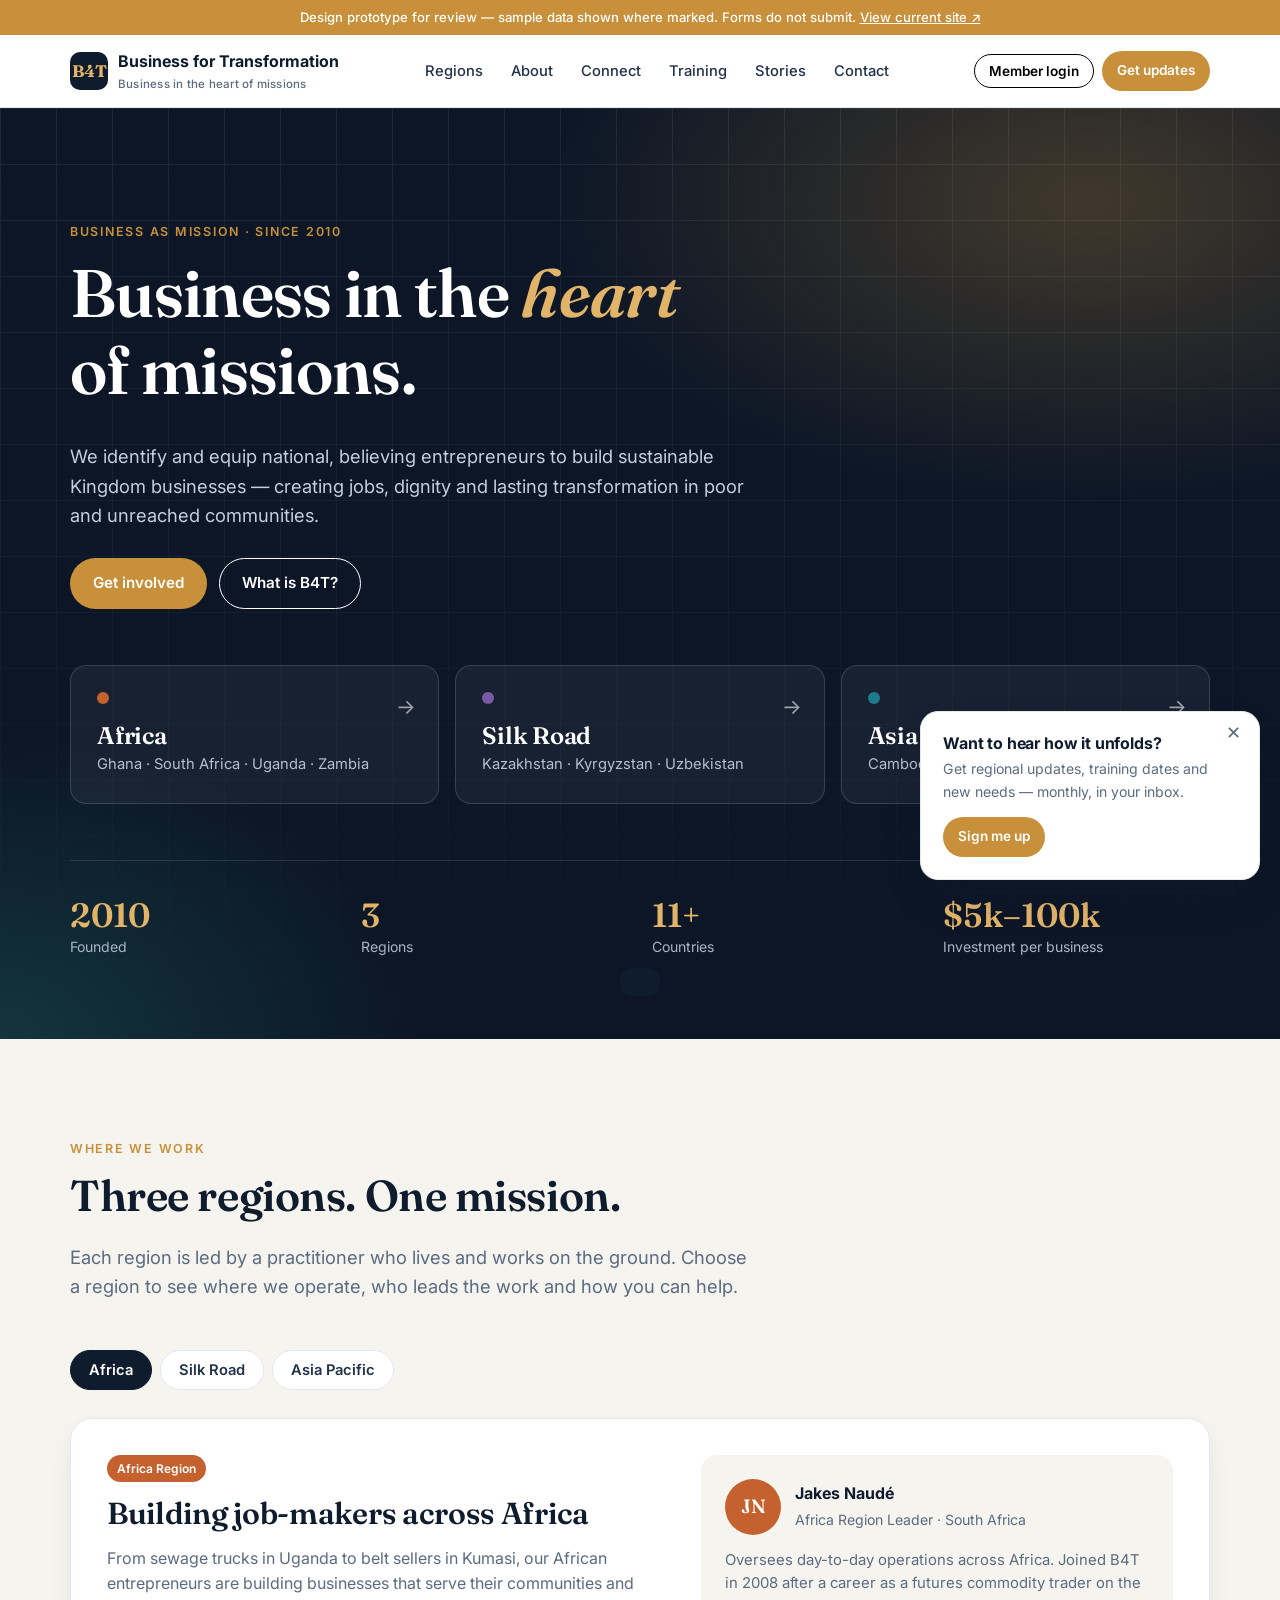
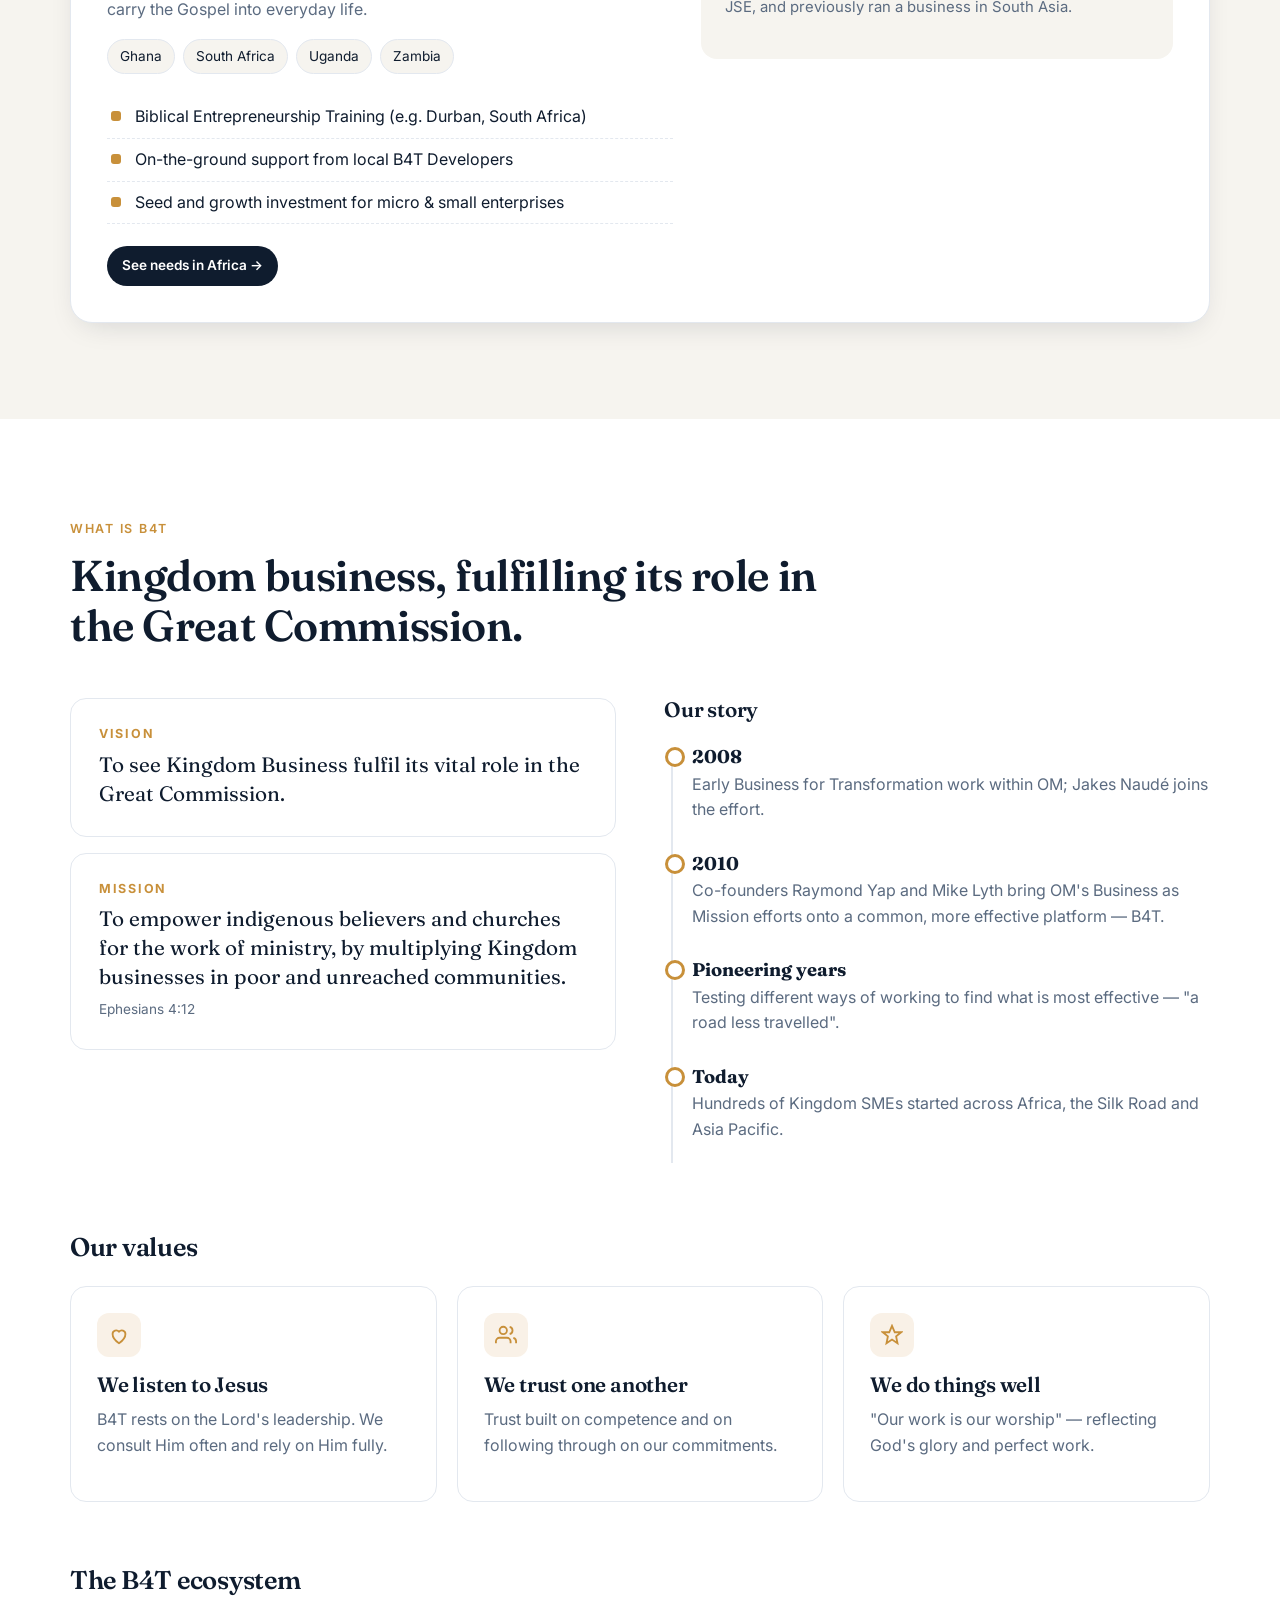
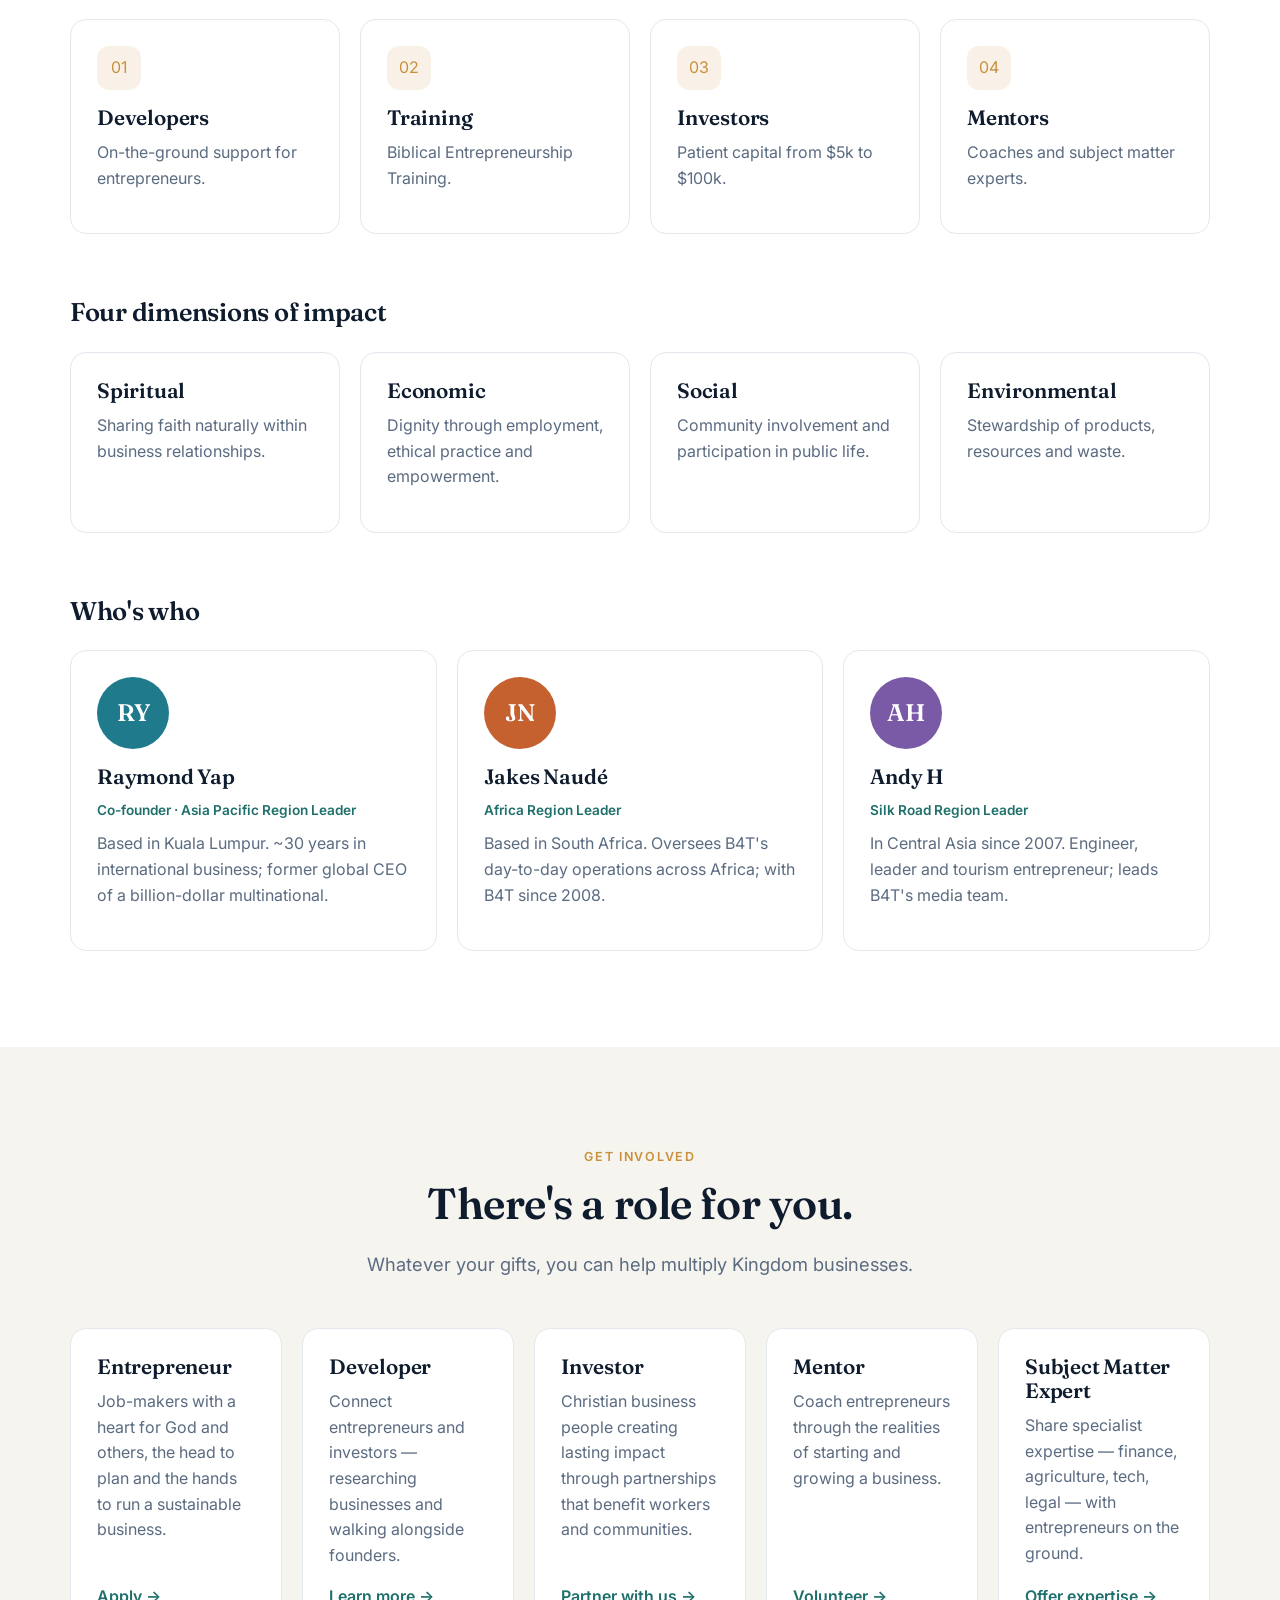
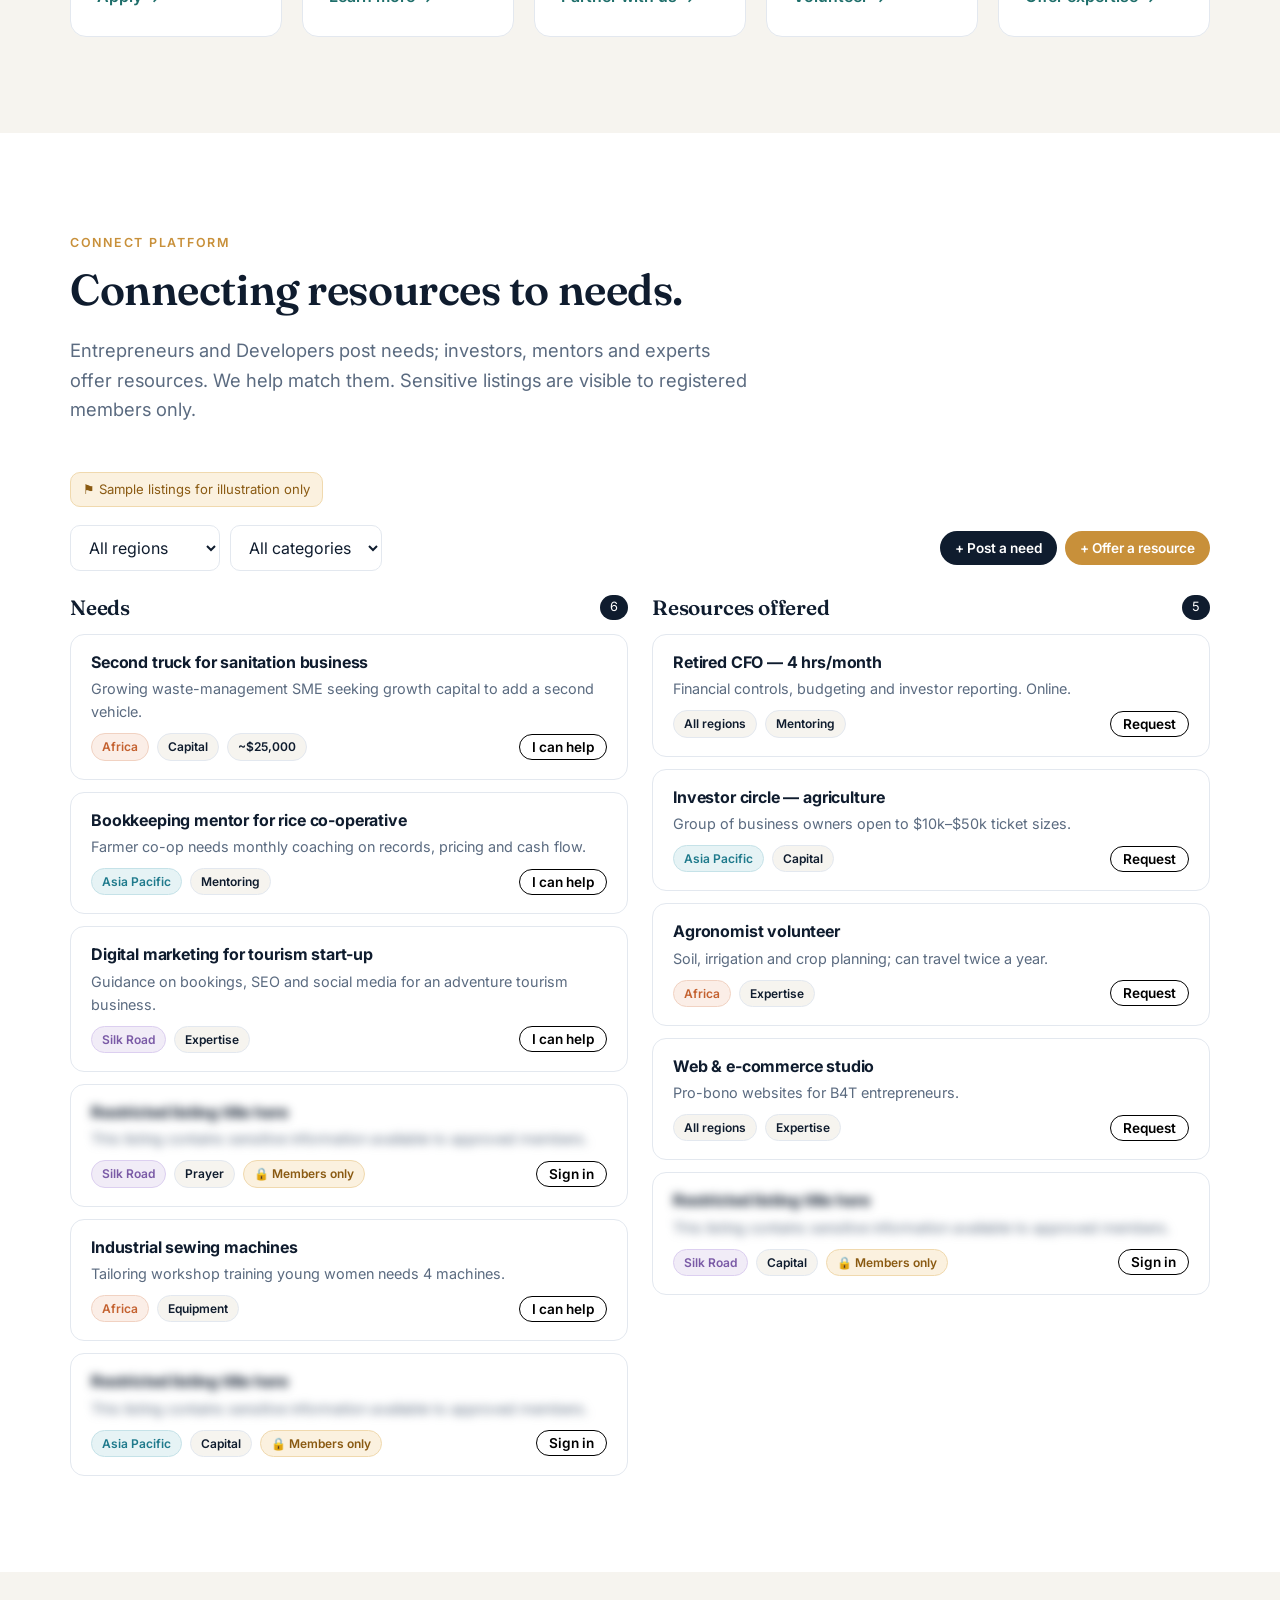
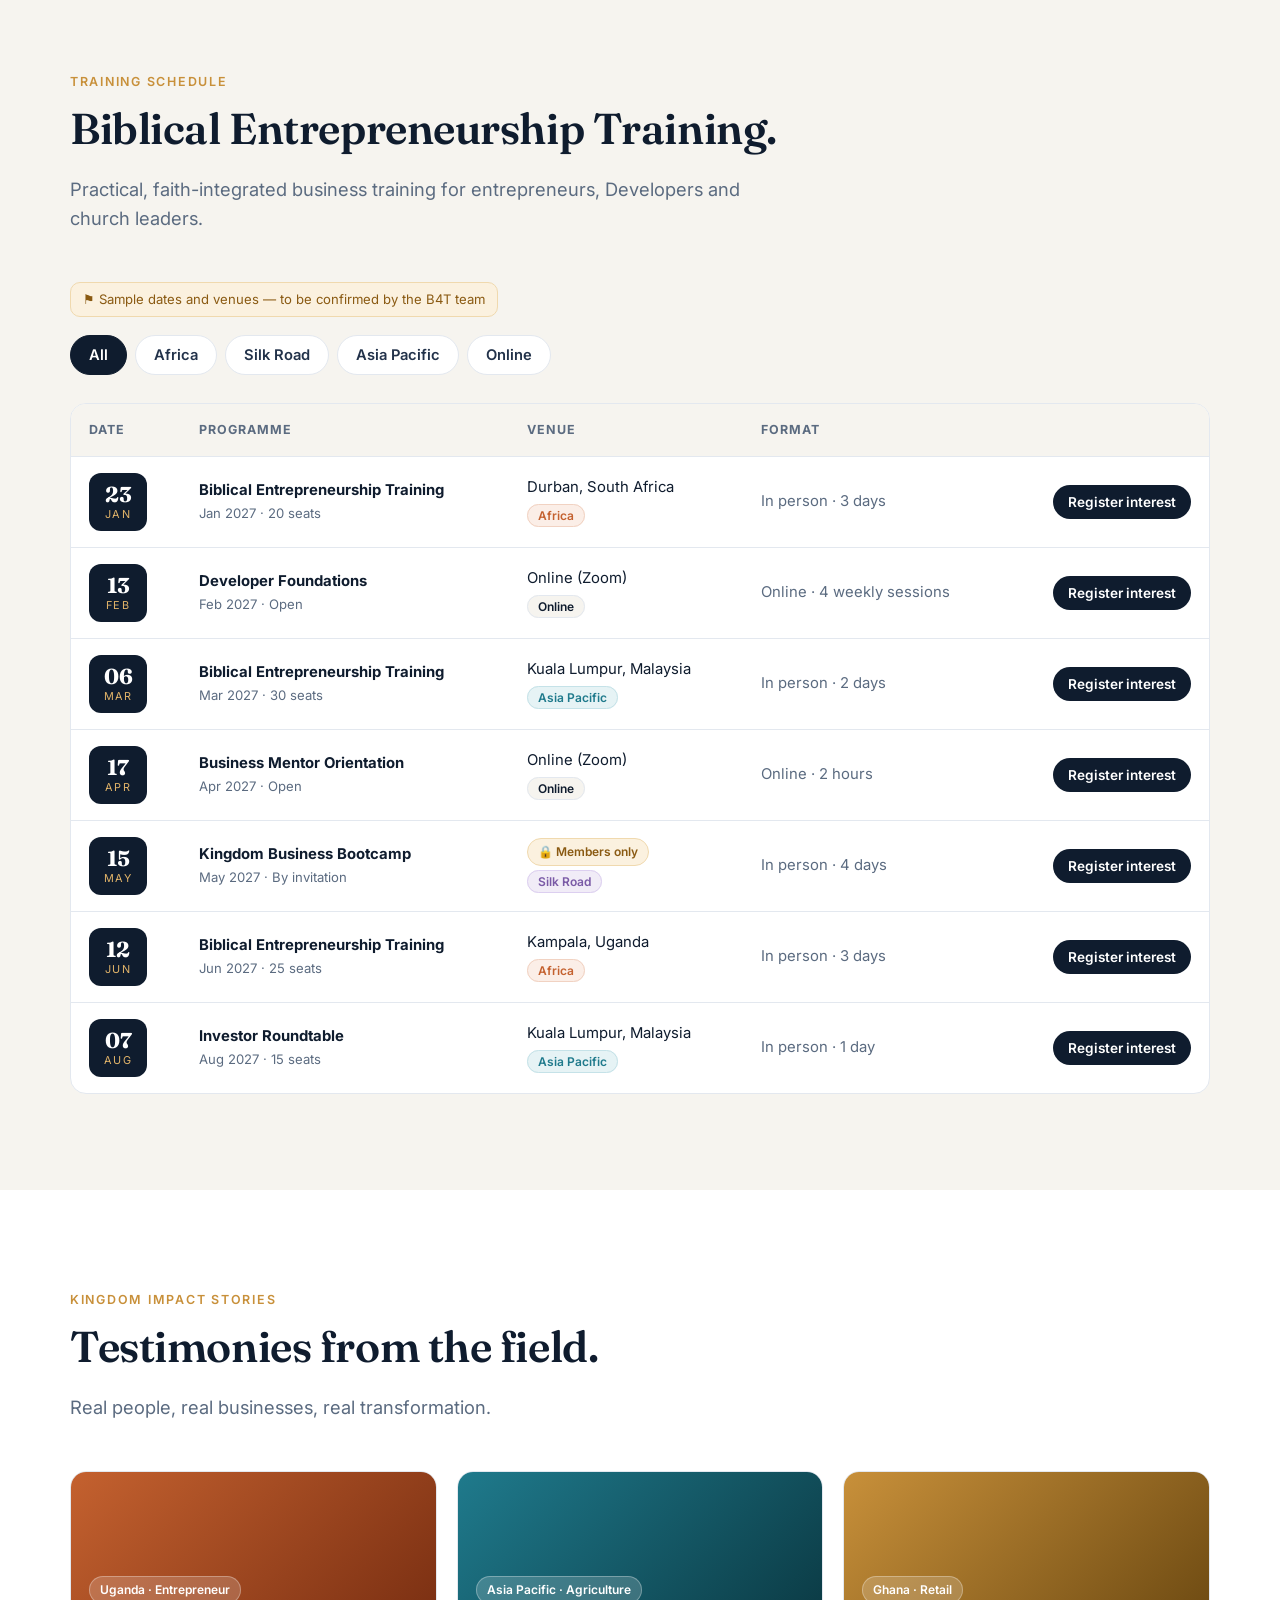
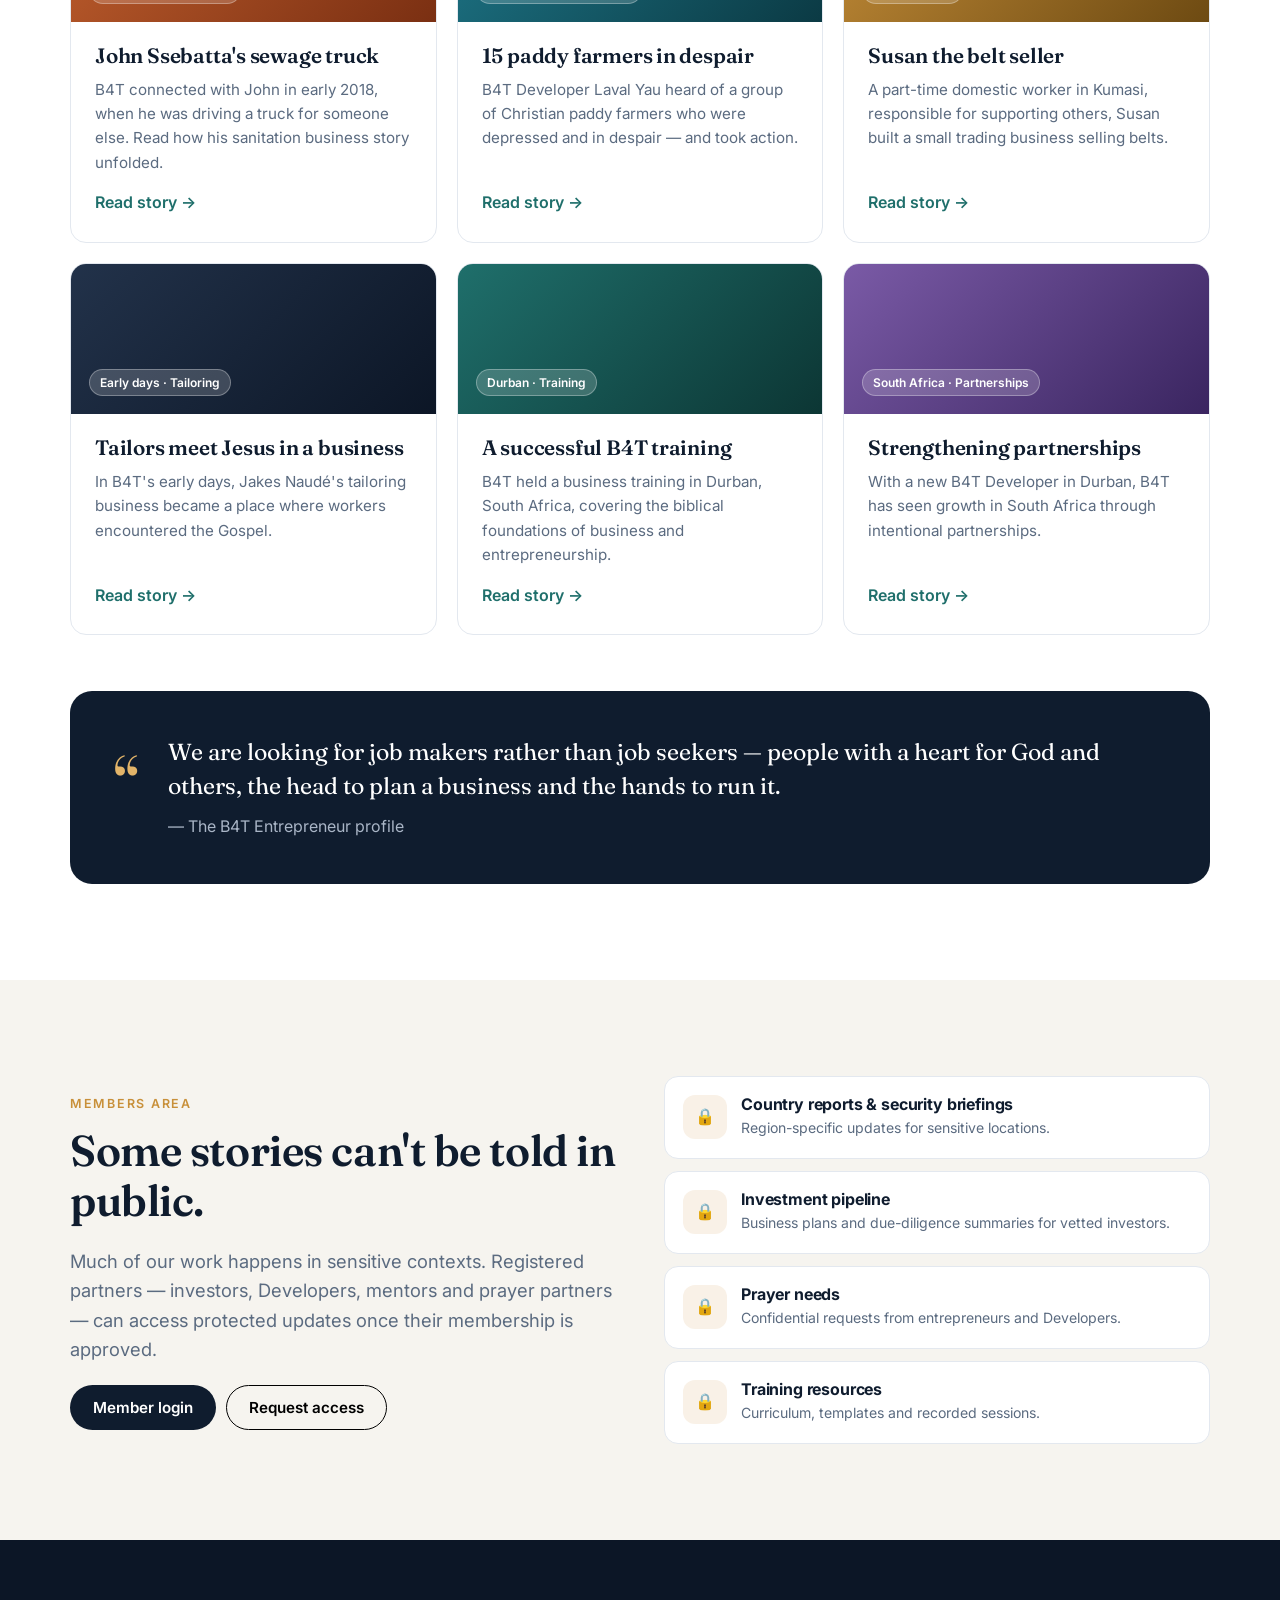
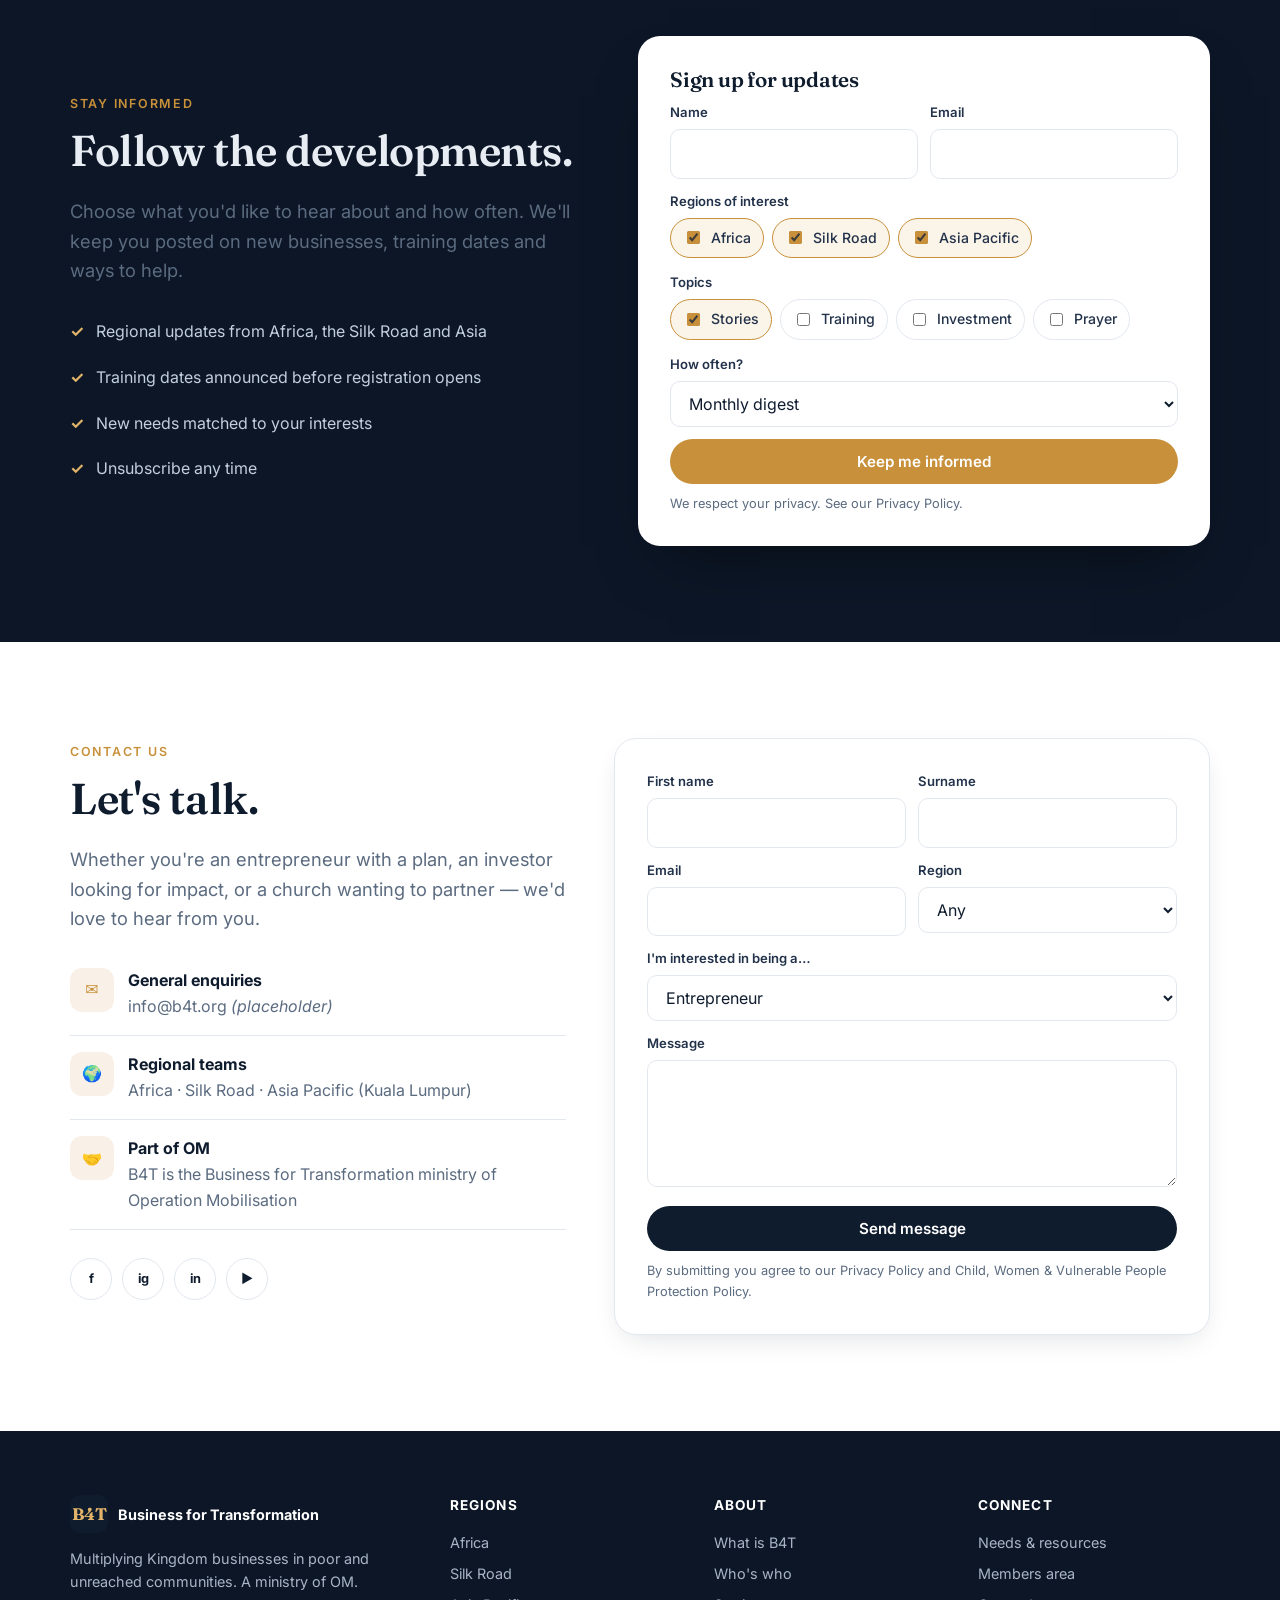
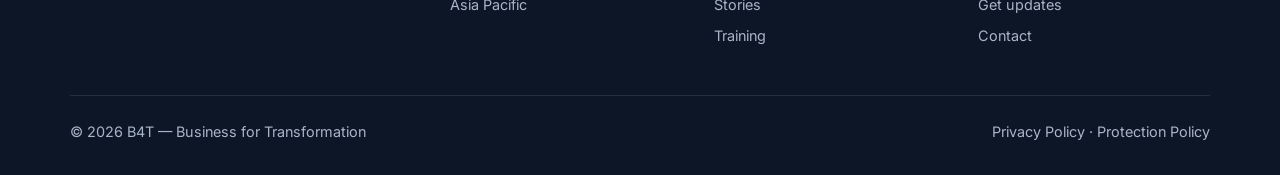
==== index.html @ 5a469d72 "B4T website revamp prototype" ====
<!DOCTYPE html>
<html lang="en">
<head>
<meta charset="utf-8">
<meta name="viewport" content="width=device-width, initial-scale=1">
<title>B4T — Business in the Heart of Missions</title>
<meta name="description" content="B4T (Business for Transformation) multiplies Kingdom businesses in poor and unreached communities across Africa, the Silk Road and Asia Pacific.">
<link rel="preconnect" href="https://fonts.googleapis.com">
<link rel="preconnect" href="https://fonts.gstatic.com" crossorigin>
<link href="https://fonts.googleapis.com/css2?family=Fraunces:ital,opsz,wght@0,9..144,500;0,9..144,600;1,9..144,500&family=Inter:wght@400;500;600;700&display=swap" rel="stylesheet">
<link rel="stylesheet" href="styles.css">
<link rel="icon" href="data:image/svg+xml,<svg xmlns='http://www.w3.org/2000/svg' viewBox='0 0 64 64'><rect width='64' height='64' rx='14' fill='%230f1c2e'/><text x='32' y='42' font-size='26' text-anchor='middle' fill='%23e2b469' font-family='Georgia' font-weight='700'>B4T</text></svg>">
</head>
<body>

<div class="proto-banner">Design prototype for review — sample data shown where marked. Forms do not submit. <a href="https://b4t.org" target="_blank" rel="noopener">View current site ↗</a></div>

<header class="site-header">
  <div class="container nav">
    <a href="#top" class="brand" aria-label="B4T home">
      <span class="brand-mark">B4T</span>
      <span>Business for Transformation<small>Business in the heart of missions</small></span>
    </a>
    <ul class="nav-links" id="navLinks">
      <li><a href="#regions">Regions</a></li>
      <li><a href="#about">About</a></li>
      <li><a href="#connect">Connect</a></li>
      <li><a href="#training">Training</a></li>
      <li><a href="#stories">Stories</a></li>
      <li><a href="#contact">Contact</a></li>
    </ul>
    <div class="nav-actions">
      <button class="btn btn-ghost btn-sm guest-only" data-open="loginModal">Member login</button>
      <button class="btn btn-ghost btn-sm" id="logoutBtn" style="display:none">Sign out</button>
      <a href="#updates" class="btn btn-primary btn-sm">Get updates</a>
      <button class="menu-btn" id="menuBtn" aria-label="Open menu" aria-expanded="false">☰</button>
    </div>
  </div>
</header>

<main id="top">

<!-- HERO -->
<section class="hero">
  <div class="hero-grid-bg"></div>
  <div class="container">
    <span class="eyebrow">Business as Mission · Since 2010</span>
    <h1>Business in the <em>heart</em><br>of missions.</h1>
    <p class="lead">We identify and equip national, believing entrepreneurs to build sustainable Kingdom businesses — creating jobs, dignity and lasting transformation in poor and unreached communities.</p>
    <div class="hero-ctas">
      <a href="#involved" class="btn btn-primary">Get involved</a>
      <a href="#about" class="btn btn-ghost">What is B4T?</a>
    </div>

    <div class="region-buttons" role="list">
      <button class="region-btn africa" data-region="africa" role="listitem">
        <span class="arrow">→</span><div class="dot"></div>
        <h3>Africa</h3><p>Ghana · South Africa · Uganda · Zambia</p>
      </button>
      <button class="region-btn silk" data-region="silk" role="listitem">
        <span class="arrow">→</span><div class="dot"></div>
        <h3>Silk Road</h3><p>Kazakhstan · Kyrgyzstan · Uzbekistan</p>
      </button>
      <button class="region-btn asia" data-region="asia" role="listitem">
        <span class="arrow">→</span><div class="dot"></div>
        <h3>Asia</h3><p>Cambodia · Indonesia · Myanmar · Nepal</p>
      </button>
    </div>

    <div class="stats">
      <div class="stat"><b>2010</b><span>Founded</span></div>
      <div class="stat"><b>3</b><span>Regions</span></div>
      <div class="stat"><b>11+</b><span>Countries</span></div>
      <div class="stat"><b>$5k–100k</b><span>Investment per business</span></div>
    </div>
  </div>
</section>

<!-- REGIONS -->
<section class="section soft" id="regions">
  <div class="container">
    <div class="section-head">
      <span class="eyebrow">Where we work</span>
      <h2>Three regions. One mission.</h2>
      <p class="lead">Each region is led by a practitioner who lives and works on the ground. Choose a region to see where we operate, who leads the work and how you can help.</p>
    </div>

    <div class="tabs" role="tablist">
      <button class="tab" role="tab" aria-selected="true" data-tab="africa">Africa</button>
      <button class="tab" role="tab" aria-selected="false" data-tab="silk">Silk Road</button>
      <button class="tab" role="tab" aria-selected="false" data-tab="asia">Asia Pacific</button>
    </div>

    <div class="region-panel" id="panel-africa" role="tabpanel">
      <div>
        <span class="tag" style="background:var(--africa)">Africa Region</span>
        <h3 style="font-size:1.9rem">Building job-makers across Africa</h3>
        <p class="muted">From sewage trucks in Uganda to belt sellers in Kumasi, our African entrepreneurs are building businesses that serve their communities and carry the Gospel into everyday life.</p>
        <div class="chips"><span class="chip">Ghana</span><span class="chip">South Africa</span><span class="chip">Uganda</span><span class="chip">Zambia</span></div>
        <ul class="region-focus">
          <li>Biblical Entrepreneurship Training (e.g. Durban, South Africa)</li>
          <li>On-the-ground support from local B4T Developers</li>
          <li>Seed and growth investment for micro &amp; small enterprises</li>
        </ul>
        <a href="#connect" class="btn btn-dark btn-sm" data-filter-region="africa">See needs in Africa →</a>
      </div>
      <div class="leader-card">
        <div class="leader"><div class="avatar" style="background:var(--africa)">JN</div><div><b>Jakes Naudé</b><br><span class="muted" style="font-size:.88rem">Africa Region Leader · South Africa</span></div></div>
        <p class="muted" style="font-size:.93rem">Oversees day-to-day operations across Africa. Joined B4T in 2008 after a career as a futures commodity trader on the JSE, and previously ran a business in South Asia.</p>
      </div>
    </div>

    <div class="region-panel" id="panel-silk" role="tabpanel" hidden>
      <div>
        <span class="tag" style="background:var(--silk)">Silk Road Region</span>
        <h3 style="font-size:1.9rem">Enterprise along the ancient trade routes</h3>
        <p class="muted">In Central Asia, Kingdom businesses open doors where traditional mission cannot. Some of this region's work is sensitive — detailed updates are shared with registered members only.</p>
        <div class="chips"><span class="chip">Kazakhstan</span><span class="chip">Kyrgyzstan</span><span class="chip">Uzbekistan</span></div>
        <ul class="region-focus">
          <li>Tourism, media and service businesses</li>
          <li>Mentoring of national entrepreneurs</li>
          <li><span class="lock-badge">🔒 Members only</span> Country-level reports &amp; prayer needs</li>
        </ul>
        <a href="#connect" class="btn btn-dark btn-sm" data-filter-region="silk">See needs on the Silk Road →</a>
      </div>
      <div class="leader-card">
        <div class="leader"><div class="avatar" style="background:var(--silk)">AH</div><div><b>Andy H</b><br><span class="muted" style="font-size:.88rem">Silk Road Region Leader · Central Asia</span></div></div>
        <p class="muted" style="font-size:.93rem">Living and working in Central Asia since 2007. Electrical engineer (BSc Hons) with an MA in Leadership; formerly with London start-ups and Hewlett Packard. Runs an adventure tourism company.</p>
      </div>
    </div>

    <div class="region-panel" id="panel-asia" role="tabpanel" hidden>
      <div>
        <span class="tag" style="background:var(--asia)">Asia Pacific Region</span>
        <h3 style="font-size:1.9rem">Transforming communities across Asia</h3>
        <p class="muted">From paddy farmers to small manufacturers, Asia Pacific entrepreneurs are building sustainable livelihoods with Kingdom values at the core.</p>
        <div class="chips"><span class="chip">Cambodia</span><span class="chip">Indonesia</span><span class="chip">Myanmar</span><span class="chip">Nepal</span></div>
        <ul class="region-focus">
          <li>Agriculture and food-security enterprises</li>
          <li>Developer-led business coaching</li>
          <li>Investor partnerships from across the region</li>
        </ul>
        <a href="#connect" class="btn btn-dark btn-sm" data-filter-region="asia">See needs in Asia →</a>
      </div>
      <div class="leader-card">
        <div class="leader"><div class="avatar" style="background:var(--asia)">RY</div><div><b>Raymond Yap</b><br><span class="muted" style="font-size:.88rem">Co-founder &amp; Asia Pacific Leader · Kuala Lumpur</span></div></div>
        <p class="muted" style="font-size:.93rem">Around 30 years of international business experience, including as global CEO of a billion-dollar multinational before taking early retirement to co-found B4T.</p>
      </div>
    </div>
  </div>
</section>

<!-- ABOUT -->
<section class="section" id="about">
  <div class="container">
    <div class="section-head">
      <span class="eyebrow">What is B4T</span>
      <h2>Kingdom business, fulfilling its role in the Great Commission.</h2>
    </div>
    <div class="about-grid">
      <div>
        <div class="vm-card"><h4>Vision</h4><p>To see Kingdom Business fulfil its vital role in the Great Commission.</p></div>
        <div class="vm-card"><h4>Mission</h4><p>To empower indigenous believers and churches for the work of ministry, by multiplying Kingdom businesses in poor and unreached communities.</p><cite>Ephesians 4:12</cite></div>
      </div>
      <div>
        <h3 style="margin-bottom:20px">Our story</h3>
        <ol class="timeline">
          <li><b>2008</b><span class="muted">Early Business for Transformation work within OM; Jakes Naudé joins the effort.</span></li>
          <li><b>2010</b><span class="muted">Co-founders Raymond Yap and Mike Lyth bring OM's Business as Mission efforts onto a common, more effective platform — B4T.</span></li>
          <li><b>Pioneering years</b><span class="muted">Testing different ways of working to find what is most effective — "a road less travelled".</span></li>
          <li><b>Today</b><span class="muted">Hundreds of Kingdom SMEs started across Africa, the Silk Road and Asia Pacific.</span></li>
        </ol>
      </div>
    </div>

    <h3 class="subhead">Our values</h3>
    <div class="grid-3">
      <div class="card"><div class="icon"><svg viewBox="0 0 24 24" fill="none" stroke="currentColor" stroke-width="2"><path d="M12 21s-7-4.5-7-10a4 4 0 0 1 7-2.6A4 4 0 0 1 19 11c0 5.5-7 10-7 10z"/></svg></div><h3>We listen to Jesus</h3><p class="muted">B4T rests on the Lord's leadership. We consult Him often and rely on Him fully.</p></div>
      <div class="card"><div class="icon"><svg viewBox="0 0 24 24" fill="none" stroke="currentColor" stroke-width="2"><path d="M17 21v-2a4 4 0 0 0-4-4H5a4 4 0 0 0-4 4v2"/><circle cx="9" cy="7" r="4"/><path d="M23 21v-2a4 4 0 0 0-3-3.9M16 3.1a4 4 0 0 1 0 7.8"/></svg></div><h3>We trust one another</h3><p class="muted">Trust built on competence and on following through on our commitments.</p></div>
      <div class="card"><div class="icon"><svg viewBox="0 0 24 24" fill="none" stroke="currentColor" stroke-width="2"><path d="M12 2l3 7h7l-5.5 4.5L18 21l-6-4-6 4 1.5-7.5L2 9h7z"/></svg></div><h3>We do things well</h3><p class="muted">"Our work is our worship" — reflecting God's glory and perfect work.</p></div>
    </div>

    <h3 class="subhead">The B4T ecosystem</h3>
    <div class="grid-4">
      <div class="card"><div class="icon">01</div><h3>Developers</h3><p class="muted">On-the-ground support for entrepreneurs.</p></div>
      <div class="card"><div class="icon">02</div><h3>Training</h3><p class="muted">Biblical Entrepreneurship Training.</p></div>
      <div class="card"><div class="icon">03</div><h3>Investors</h3><p class="muted">Patient capital from $5k to $100k.</p></div>
      <div class="card"><div class="icon">04</div><h3>Mentors</h3><p class="muted">Coaches and subject matter experts.</p></div>
    </div>

    <h3 class="subhead">Four dimensions of impact</h3>
    <div class="grid-4">
      <div class="card"><h3>Spiritual</h3><p class="muted">Sharing faith naturally within business relationships.</p></div>
      <div class="card"><h3>Economic</h3><p class="muted">Dignity through employment, ethical practice and empowerment.</p></div>
      <div class="card"><h3>Social</h3><p class="muted">Community involvement and participation in public life.</p></div>
      <div class="card"><h3>Environmental</h3><p class="muted">Stewardship of products, resources and waste.</p></div>
    </div>

    <h3 class="subhead" id="team">Who's who</h3>
    <div class="grid-3">
      <div class="card team-card"><div class="avatar" style="background:var(--asia)">RY</div><h3>Raymond Yap</h3><div class="role">Co-founder · Asia Pacific Region Leader</div><p class="muted">Based in Kuala Lumpur. ~30 years in international business; former global CEO of a billion-dollar multinational.</p></div>
      <div class="card team-card"><div class="avatar" style="background:var(--africa)">JN</div><h3>Jakes Naudé</h3><div class="role">Africa Region Leader</div><p class="muted">Based in South Africa. Oversees B4T's day-to-day operations across Africa; with B4T since 2008.</p></div>
      <div class="card team-card"><div class="avatar" style="background:var(--silk)">AH</div><h3>Andy H</h3><div class="role">Silk Road Region Leader</div><p class="muted">In Central Asia since 2007. Engineer, leader and tourism entrepreneur; leads B4T's media team.</p></div>
    </div>
  </div>
</section>

<!-- GET INVOLVED -->
<section class="section soft" id="involved">
  <div class="container">
    <div class="section-head center">
      <span class="eyebrow">Get involved</span>
      <h2>There's a role for you.</h2>
      <p class="lead">Whatever your gifts, you can help multiply Kingdom businesses.</p>
    </div>
    <div class="grid-4" style="grid-template-columns:repeat(auto-fit,minmax(210px,1fr))">
      <div class="card role-card"><h3>Entrepreneur</h3><p class="muted">Job-makers with a heart for God and others, the head to plan and the hands to run a sustainable business.</p><a href="#contact" data-role="Entrepreneur">Apply →</a></div>
      <div class="card role-card"><h3>Developer</h3><p class="muted">Connect entrepreneurs and investors — researching businesses and walking alongside founders.</p><a href="#contact" data-role="Developer">Learn more →</a></div>
      <div class="card role-card"><h3>Investor</h3><p class="muted">Christian business people creating lasting impact through partnerships that benefit workers and communities.</p><a href="#contact" data-role="Investor">Partner with us →</a></div>
      <div class="card role-card"><h3>Mentor</h3><p class="muted">Coach entrepreneurs through the realities of starting and growing a business.</p><a href="#contact" data-role="Business Mentor">Volunteer →</a></div>
      <div class="card role-card"><h3>Subject Matter Expert</h3><p class="muted">Share specialist expertise — finance, agriculture, tech, legal — with entrepreneurs on the ground.</p><a href="#connect">Offer expertise →</a></div>
    </div>
  </div>
</section>

<!-- CONNECT PLATFORM -->
<section class="section" id="connect">
  <div class="container">
    <div class="section-head">
      <span class="eyebrow">Connect platform</span>
      <h2>Connecting resources to needs.</h2>
      <p class="lead">Entrepreneurs and Developers post needs; investors, mentors and experts offer resources. We help match them. Sensitive listings are visible to registered members only.</p>
    </div>

    <div class="sample-note">⚑ Sample listings for illustration only</div>

    <div class="connect-bar">
      <div class="filters">
        <select id="fRegion" aria-label="Filter by region">
          <option value="all">All regions</option><option value="africa">Africa</option><option value="silk">Silk Road</option><option value="asia">Asia Pacific</option>
        </select>
        <select id="fType" aria-label="Filter by category">
          <option value="all">All categories</option><option value="Capital">Capital</option><option value="Mentoring">Mentoring</option><option value="Expertise">Expertise</option><option value="Equipment">Equipment</option><option value="Prayer">Prayer</option>
        </select>
      </div>
      <div style="display:flex;gap:8px;flex-wrap:wrap">
        <button class="btn btn-dark btn-sm" data-open="postModal" data-kind="need">+ Post a need</button>
        <button class="btn btn-primary btn-sm" data-open="postModal" data-kind="resource">+ Offer a resource</button>
      </div>
    </div>

    <div class="connect-cols">
      <div><div class="col-head"><h3>Needs</h3><span class="count" id="needCount">0</span></div><div class="list" id="needList"></div></div>
      <div><div class="col-head"><h3>Resources offered</h3><span class="count" id="resCount">0</span></div><div class="list" id="resList"></div></div>
    </div>
  </div>
</section>

<!-- TRAINING -->
<section class="section soft" id="training">
  <div class="container">
    <div class="section-head">
      <span class="eyebrow">Training schedule</span>
      <h2>Biblical Entrepreneurship Training.</h2>
      <p class="lead">Practical, faith-integrated business training for entrepreneurs, Developers and church leaders.</p>
    </div>
    <div class="sample-note">⚑ Sample dates and venues — to be confirmed by the B4T team</div>
    <div class="tabs" id="trainingFilter">
      <button class="tab" aria-selected="true" data-t="all">All</button>
      <button class="tab" aria-selected="false" data-t="africa">Africa</button>
      <button class="tab" aria-selected="false" data-t="silk">Silk Road</button>
      <button class="tab" aria-selected="false" data-t="asia">Asia Pacific</button>
      <button class="tab" aria-selected="false" data-t="online">Online</button>
    </div>
    <table class="training-table">
      <thead><tr><th>Date</th><th>Programme</th><th>Venue</th><th>Format</th><th></th></tr></thead>
      <tbody id="trainingBody"></tbody>
    </table>
  </div>
</section>

<!-- STORIES -->
<section class="section" id="stories">
  <div class="container">
    <div class="section-head">
      <span class="eyebrow">Kingdom impact stories</span>
      <h2>Testimonies from the field.</h2>
      <p class="lead">Real people, real businesses, real transformation.</p>
    </div>
    <div class="grid-3">
      <article class="story">
        <div class="story-visual" style="background:linear-gradient(135deg,#c4612f,#7a2f12)"><span class="pill">Uganda · Entrepreneur</span></div>
        <div class="story-body"><h3>John Ssebatta's sewage truck</h3><p>B4T connected with John in early 2018, when he was driving a truck for someone else. Read how his sanitation business story unfolded.</p><a href="https://b4t.org/kingdom-impact-stories/" target="_blank" rel="noopener">Read story →</a></div>
      </article>
      <article class="story">
        <div class="story-visual" style="background:linear-gradient(135deg,#1f7a8c,#0b3a44)"><span class="pill">Asia Pacific · Agriculture</span></div>
        <div class="story-body"><h3>15 paddy farmers in despair</h3><p>B4T Developer Laval Yau heard of a group of Christian paddy farmers who were depressed and in despair — and took action.</p><a href="https://b4t.org/kingdom-impact-stories/" target="_blank" rel="noopener">Read story →</a></div>
      </article>
      <article class="story">
        <div class="story-visual" style="background:linear-gradient(135deg,#c8903a,#6d4a12)"><span class="pill">Ghana · Retail</span></div>
        <div class="story-body"><h3>Susan the belt seller</h3><p>A part-time domestic worker in Kumasi, responsible for supporting others, Susan built a small trading business selling belts.</p><a href="https://b4t.org/kingdom-impact-stories/" target="_blank" rel="noopener">Read story →</a></div>
      </article>
      <article class="story">
        <div class="story-visual" style="background:linear-gradient(135deg,#22324a,#0c1626)"><span class="pill">Early days · Tailoring</span></div>
        <div class="story-body"><h3>Tailors meet Jesus in a business</h3><p>In B4T's early days, Jakes Naudé's tailoring business became a place where workers encountered the Gospel.</p><a href="https://b4t.org/kingdom-impact-stories/" target="_blank" rel="noopener">Read story →</a></div>
      </article>
      <article class="story">
        <div class="story-visual" style="background:linear-gradient(135deg,#1f6f6b,#0c3634)"><span class="pill">Durban · Training</span></div>
        <div class="story-body"><h3>A successful B4T training</h3><p>B4T held a business training in Durban, South Africa, covering the biblical foundations of business and entrepreneurship.</p><a href="https://b4t.org/kingdom-impact-stories/" target="_blank" rel="noopener">Read story →</a></div>
      </article>
      <article class="story">
        <div class="story-visual" style="background:linear-gradient(135deg,#7a5aa6,#3a2560)"><span class="pill">South Africa · Partnerships</span></div>
        <div class="story-body"><h3>Strengthening partnerships</h3><p>With a new B4T Developer in Durban, B4T has seen growth in South Africa through intentional partnerships.</p><a href="https://b4t.org/kingdom-impact-stories/" target="_blank" rel="noopener">Read story →</a></div>
      </article>
    </div>
    <div class="quote-band">
      <div class="qmark">“</div>
      <div><blockquote>We are looking for job makers rather than job seekers — people with a heart for God and others, the head to plan a business and the hands to run it.</blockquote><p class="muted" style="margin:12px 0 0;color:#a9b5c6">— The B4T Entrepreneur profile</p></div>
    </div>
  </div>
</section>

<!-- MEMBERS -->
<section class="section soft" id="members">
  <div class="container members-grid">
    <div>
      <span class="eyebrow">Members area</span>
      <h2>Some stories can't be told in public.</h2>
      <p class="lead">Much of our work happens in sensitive contexts. Registered partners — investors, Developers, mentors and prayer partners — can access protected updates once their membership is approved.</p>
      <div style="display:flex;gap:10px;flex-wrap:wrap;margin-top:20px">
        <button class="btn btn-dark guest-only" data-open="loginModal">Member login</button>
        <button class="btn btn-ghost guest-only" data-open="joinModal">Request access</button>
        <a href="members.html" class="btn btn-primary" style="display:none" id="toPortal">Open member portal →</a>
      </div>
    </div>
    <div class="locked-list">
      <div class="locked-item"><div class="icon">🔒</div><div><h4>Country reports &amp; security briefings</h4><p>Region-specific updates for sensitive locations.</p></div></div>
      <div class="locked-item"><div class="icon">🔒</div><div><h4>Investment pipeline</h4><p>Business plans and due-diligence summaries for vetted investors.</p></div></div>
      <div class="locked-item"><div class="icon">🔒</div><div><h4>Prayer needs</h4><p>Confidential requests from entrepreneurs and Developers.</p></div></div>
      <div class="locked-item"><div class="icon">🔒</div><div><h4>Training resources</h4><p>Curriculum, templates and recorded sessions.</p></div></div>
    </div>
  </div>
</section>

<!-- UPDATES / SUBSCRIBE -->
<section class="section dark" id="updates">
  <div class="container subscribe">
    <div>
      <span class="eyebrow">Stay informed</span>
      <h2>Follow the developments.</h2>
      <p class="lead">Choose what you'd like to hear about and how often. We'll keep you posted on new businesses, training dates and ways to help.</p>
      <ul class="benefits">
        <li>Regional updates from Africa, the Silk Road and Asia</li>
        <li>Training dates announced before registration opens</li>
        <li>New needs matched to your interests</li>
        <li>Unsubscribe any time</li>
      </ul>
    </div>
    <form class="form-card" id="subscribeForm">
      <h3>Sign up for updates</h3>
      <div class="form-row">
        <div><label for="sName">Name</label><input id="sName" required></div>
        <div><label for="sEmail">Email</label><input id="sEmail" type="email" required></div>
      </div>
      <label>Regions of interest</label>
      <div class="check-group">
        <label><input type="checkbox" checked> Africa</label>
        <label><input type="checkbox" checked> Silk Road</label>
        <label><input type="checkbox" checked> Asia Pacific</label>
      </div>
      <label>Topics</label>
      <div class="check-group">
        <label><input type="checkbox" checked> Stories</label>
        <label><input type="checkbox"> Training</label>
        <label><input type="checkbox"> Investment</label>
        <label><input type="checkbox"> Prayer</label>
      </div>
      <div class="form-field"><label for="sFreq">How often?</label>
        <select id="sFreq"><option>Monthly digest</option><option>Quarterly highlights</option><option>As it happens</option></select></div>
      <button class="btn btn-primary" style="width:100%;justify-content:center">Keep me informed</button>
      <p class="fine">We respect your privacy. See our Privacy Policy.</p>
    </form>
  </div>
</section>

<!-- CONTACT -->
<section class="section" id="contact">
  <div class="container contact-grid">
    <div>
      <span class="eyebrow">Contact us</span>
      <h2>Let's talk.</h2>
      <p class="lead">Whether you're an entrepreneur with a plan, an investor looking for impact, or a church wanting to partner — we'd love to hear from you.</p>
      <ul class="contact-list">
        <li><div class="icon">✉</div><div><b>General enquiries</b><br><span class="muted">info@b4t.org <em>(placeholder)</em></span></div></li>
        <li><div class="icon">🌍</div><div><b>Regional teams</b><br><span class="muted">Africa · Silk Road · Asia Pacific (Kuala Lumpur)</span></div></li>
        <li><div class="icon">🤝</div><div><b>Part of OM</b><br><span class="muted">B4T is the Business for Transformation ministry of Operation Mobilisation</span></div></li>
      </ul>
      <div class="socials">
        <a href="https://www.facebook.com/Business4Transform" target="_blank" rel="noopener" aria-label="Facebook">f</a>
        <a href="https://www.instagram.com/business4transformation" target="_blank" rel="noopener" aria-label="Instagram">ig</a>
        <a href="https://za.linkedin.com/company/b4t-org" target="_blank" rel="noopener" aria-label="LinkedIn">in</a>
        <a href="https://www.youtube.com/@user-nx2bk8pe3c" target="_blank" rel="noopener" aria-label="YouTube">▶</a>
      </div>
    </div>
    <form class="form-card" style="box-shadow:var(--shadow);border:1px solid var(--line)" id="contactForm">
      <div class="form-row">
        <div><label for="cFirst">First name</label><input id="cFirst" required></div>
        <div><label for="cLast">Surname</label><input id="cLast"></div>
      </div>
      <div class="form-row">
        <div><label for="cEmail">Email</label><input id="cEmail" type="email" required></div>
        <div><label for="cRegion">Region</label><select id="cRegion"><option>Any</option><option>Africa</option><option>Silk Road</option><option>Asia Pacific</option></select></div>
      </div>
      <div class="form-field"><label for="cRole">I'm interested in being a…</label>
        <select id="cRole"><option>Entrepreneur</option><option>Developer</option><option>Investor</option><option>Business Mentor</option><option>Subject Matter Expert</option><option>Prayer partner</option><option>Other</option></select></div>
      <div class="form-field"><label for="cMsg">Message</label><textarea id="cMsg" rows="4"></textarea></div>
      <button class="btn btn-dark" style="width:100%;justify-content:center">Send message</button>
      <p class="fine">By submitting you agree to our Privacy Policy and Child, Women &amp; Vulnerable People Protection Policy.</p>
    </form>
  </div>
</section>

</main>

<footer class="site-footer">
  <div class="container">
    <div class="footer-grid">
      <div>
        <a href="#top" class="brand" style="color:#fff;margin-bottom:14px"><span class="brand-mark">B4T</span><span>Business for Transformation</span></a>
        <p style="max-width:320px">Multiplying Kingdom businesses in poor and unreached communities. A ministry of OM.</p>
      </div>
      <div><h5>Regions</h5><ul><li><a href="#regions" data-region-link="africa">Africa</a></li><li><a href="#regions" data-region-link="silk">Silk Road</a></li><li><a href="#regions" data-region-link="asia">Asia Pacific</a></li></ul></div>
      <div><h5>About</h5><ul><li><a href="#about">What is B4T</a></li><li><a href="#team">Who's who</a></li><li><a href="#stories">Stories</a></li><li><a href="#training">Training</a></li></ul></div>
      <div><h5>Connect</h5><ul><li><a href="#connect">Needs &amp; resources</a></li><li><a href="#members">Members area</a></li><li><a href="#updates">Get updates</a></li><li><a href="#contact">Contact</a></li></ul></div>
    </div>
    <div class="footer-bottom">
      <span>© 2026 B4T — Business for Transformation</span>
      <span><a href="https://b4t.org/privacy-policy" target="_blank" rel="noopener">Privacy Policy</a> · Protection Policy</span>
    </div>
  </div>
</footer>

<!-- Login modal -->
<div class="modal" id="loginModal" role="dialog" aria-modal="true" aria-labelledby="loginTitle">
  <div class="modal-box">
    <button class="modal-close" data-close aria-label="Close">✕</button>
    <span class="eyebrow">Members only</span>
    <h3 id="loginTitle" style="font-size:1.6rem">Sign in</h3>
    <p class="muted" style="font-size:.9rem">Prototype: use any email and passcode <b>b4t</b>.</p>
    <form id="loginForm">
      <div class="form-field"><label for="lEmail">Email</label><input id="lEmail" type="email" required></div>
      <div class="form-field"><label for="lPass">Passcode</label><input id="lPass" type="password" required></div>
      <p id="loginErr" style="color:#b3261e;font-size:.85rem;display:none">Incorrect passcode.</p>
      <button class="btn btn-dark" style="width:100%;justify-content:center">Sign in</button>
    </form>
    <p class="fine">No account? <a href="#" data-switch="joinModal">Request access</a></p>
  </div>
</div>

<!-- Join modal -->
<div class="modal" id="joinModal" role="dialog" aria-modal="true" aria-labelledby="joinTitle">
  <div class="modal-box">
    <button class="modal-close" data-close aria-label="Close">✕</button>
    <span class="eyebrow">Membership</span>
    <h3 id="joinTitle" style="font-size:1.6rem">Request member access</h3>
    <p class="muted" style="font-size:.9rem">Access is approved by a regional leader to protect people working in sensitive locations.</p>
    <form class="js-proto-form">
      <div class="form-field"><label>Full name</label><input required></div>
      <div class="form-field"><label>Email</label><input type="email" required></div>
      <div class="form-field"><label>Church / organisation</label><input></div>
      <div class="form-field"><label>Referred by (B4T contact)</label><input></div>
      <button class="btn btn-primary" style="width:100%;justify-content:center">Submit request</button>
    </form>
  </div>
</div>

<!-- Post modal -->
<div class="modal" id="postModal" role="dialog" aria-modal="true" aria-labelledby="postTitle">
  <div class="modal-box">
    <button class="modal-close" data-close aria-label="Close">✕</button>
    <span class="eyebrow">Connect platform</span>
    <h3 id="postTitle" style="font-size:1.6rem">Post a need</h3>
    <form id="postForm">
      <div class="form-field"><label for="pTitle">Title</label><input id="pTitle" required placeholder="e.g. Bookkeeping mentor for bakery"></div>
      <div class="form-row">
        <div><label for="pRegion">Region</label><select id="pRegion"><option value="africa">Africa</option><option value="silk">Silk Road</option><option value="asia">Asia Pacific</option></select></div>
        <div><label for="pType">Category</label><select id="pType"><option>Capital</option><option>Mentoring</option><option>Expertise</option><option>Equipment</option><option>Prayer</option></select></div>
      </div>
      <div class="form-field"><label for="pDesc">Details</label><textarea id="pDesc" rows="3"></textarea></div>
      <label style="display:flex;gap:8px;align-items:center;font-weight:500"><input type="checkbox" id="pSensitive" style="width:auto"> Sensitive — show to members only</label>
      <button class="btn btn-dark" style="width:100%;justify-content:center;margin-top:14px">Publish</button>
    </form>
  </div>
</div>

<!-- Updates prompt -->
<aside class="update-prompt" id="updatePrompt" aria-live="polite">
  <button class="x" aria-label="Dismiss">✕</button>
  <h4>Want to hear how it unfolds?</h4>
  <p>Get regional updates, training dates and new needs — monthly, in your inbox.</p>
  <a href="#updates" class="btn btn-primary btn-sm">Sign me up</a>
</aside>

<div class="toast" id="toast"></div>
<script src="app.js"></script>
</body>
</html>
---- styles.css ----
:root{
  --ink:#0f1c2e; --ink-2:#22324a; --muted:#5b6b80; --line:#e3e8ef;
  --bg:#ffffff; --bg-soft:#f6f4ef; --bg-deep:#0c1626;
  --gold:#c8903a; --gold-2:#e2b469; --teal:#1f6f6b;
  --africa:#c4612f; --silk:#7a5aa6; --asia:#1f7a8c;
  --radius:16px; --shadow:0 10px 30px -12px rgba(15,28,46,.18);
  --max:1180px;
  font-family:"Inter",system-ui,-apple-system,Segoe UI,Roboto,sans-serif;
}
*{box-sizing:border-box}
html{scroll-behavior:smooth;scroll-padding-top:80px}
body{margin:0;color:var(--ink);background:var(--bg);line-height:1.6;font-size:16px;-webkit-font-smoothing:antialiased}
img{max-width:100%;display:block}
a{color:inherit}
h1,h2,h3,h4{font-family:"Fraunces",Georgia,serif;line-height:1.15;margin:0 0 .5em;letter-spacing:-.01em}
h1{font-size:clamp(2.4rem,5.5vw,4.2rem);font-weight:600}
h2{font-size:clamp(1.9rem,3.6vw,2.7rem);font-weight:600}
h3{font-size:1.3rem;font-weight:600}
p{margin:0 0 1em}
.container{max-width:var(--max);margin:0 auto;padding:0 20px}
.section{padding:96px 0}
.section.soft{background:var(--bg-soft)}
.section.dark{background:var(--bg-deep);color:#e8edf4}
.section.dark .muted{color:#a9b5c6}
.eyebrow{display:inline-block;font-size:.78rem;font-weight:600;letter-spacing:.14em;text-transform:uppercase;color:var(--gold);margin-bottom:12px}
.lead{font-size:1.15rem;color:var(--muted);max-width:680px}
.muted{color:var(--muted)}
.section-head{max-width:760px;margin-bottom:48px}
.section-head.center{margin-left:auto;margin-right:auto;text-align:center}
.section-head.center .lead{margin:0 auto}

/* Buttons */
.btn{display:inline-flex;align-items:center;gap:8px;padding:12px 22px;border-radius:999px;font-weight:600;font-size:.95rem;text-decoration:none;border:1.5px solid transparent;cursor:pointer;transition:.2s;font-family:inherit;background:none}
.btn-primary{background:var(--gold);color:#fff}
.btn-primary:hover{background:#b07c2e}
.btn-dark{background:var(--ink);color:#fff}
.btn-dark:hover{background:var(--ink-2)}
.btn-ghost{border-color:currentColor}
.btn-ghost:hover{background:rgba(255,255,255,.08)}
.btn-sm{padding:8px 14px;font-size:.85rem}

/* Header */
.site-header{position:sticky;top:0;z-index:50;background:rgba(255,255,255,.88);backdrop-filter:saturate(1.4) blur(12px);border-bottom:1px solid var(--line)}
.nav{display:flex;align-items:center;justify-content:space-between;height:72px;gap:16px}
.brand{display:flex;align-items:center;gap:10px;text-decoration:none;font-weight:700}
.brand-mark{width:38px;height:38px;border-radius:10px;background:var(--ink);color:var(--gold-2);display:grid;place-items:center;font-family:"Fraunces",serif;font-size:1.05rem}
.brand small{display:block;font-weight:500;font-size:.72rem;color:var(--muted);letter-spacing:.02em}
.nav-links{display:flex;gap:4px;list-style:none;margin:0;padding:0}
.nav-links a{text-decoration:none;font-size:.92rem;font-weight:500;padding:8px 12px;border-radius:8px;color:var(--ink-2)}
.nav-links a:hover{background:var(--bg-soft)}
.nav-actions{display:flex;gap:8px;align-items:center}
.menu-btn{display:none;background:none;border:0;font-size:1.6rem;cursor:pointer;color:var(--ink)}
@media (max-width:1020px){
  .nav-links{display:none;position:absolute;top:72px;left:0;right:0;background:#fff;flex-direction:column;padding:12px 20px 20px;border-bottom:1px solid var(--line)}
  .nav-links.open{display:flex}
  .menu-btn{display:block}
  .nav-actions .btn-ghost{display:none}
}

/* Hero */
.hero{position:relative;background:var(--bg-deep);color:#fff;overflow:hidden;padding:110px 0 80px}
.hero::before{content:"";position:absolute;inset:0;background:
  radial-gradient(900px 500px at 85% 10%,rgba(200,144,58,.28),transparent 60%),
  radial-gradient(700px 500px at 0% 100%,rgba(31,111,107,.35),transparent 60%)}
.hero-grid-bg{position:absolute;inset:0;opacity:.07;background-image:linear-gradient(#fff 1px,transparent 1px),linear-gradient(90deg,#fff 1px,transparent 1px);background-size:56px 56px;mask-image:linear-gradient(to bottom,#000,transparent)}
.hero .container{position:relative}
.hero h1 em{font-style:italic;color:var(--gold-2)}
.hero .lead{color:#c3cede}
.hero-ctas{display:flex;gap:12px;flex-wrap:wrap;margin:28px 0 56px}
.region-buttons{display:grid;grid-template-columns:repeat(3,1fr);gap:16px}
.region-btn{position:relative;display:block;text-align:left;text-decoration:none;color:#fff;padding:26px;border-radius:var(--radius);border:1px solid rgba(255,255,255,.14);background:rgba(255,255,255,.05);transition:.25s;cursor:pointer;font:inherit;overflow:hidden}
.region-btn:hover{transform:translateY(-4px);background:rgba(255,255,255,.09);border-color:rgba(255,255,255,.3)}
.region-btn .dot{width:12px;height:12px;border-radius:50%;margin-bottom:18px}
.region-btn h3{font-size:1.5rem;margin-bottom:4px;color:#fff}
.region-btn p{margin:0;color:#b4c0d1;font-size:.92rem}
.region-btn .arrow{position:absolute;right:22px;top:24px;font-size:1.3rem;opacity:.6;transition:.25s}
.region-btn:hover .arrow{opacity:1;transform:translateX(4px)}
.region-btn.africa .dot{background:var(--africa)}
.region-btn.silk .dot{background:var(--silk)}
.region-btn.asia .dot{background:var(--asia)}
.stats{display:grid;grid-template-columns:repeat(4,1fr);gap:24px;margin-top:56px;padding-top:36px;border-top:1px solid rgba(255,255,255,.12)}
.stat b{display:block;font-family:"Fraunces",serif;font-size:2.1rem;color:var(--gold-2);font-weight:600;line-height:1.1}
.stat span{font-size:.88rem;color:#a9b5c6}
@media (max-width:820px){.region-buttons{grid-template-columns:1fr}.stats{grid-template-columns:repeat(2,1fr)}}

/* Regions tabs */
.tabs{display:flex;gap:8px;flex-wrap:wrap;margin-bottom:28px}
.tab{padding:10px 18px;border-radius:999px;border:1.5px solid var(--line);background:#fff;font:600 .92rem "Inter",sans-serif;cursor:pointer;color:var(--ink-2)}
.tab[aria-selected="true"]{background:var(--ink);border-color:var(--ink);color:#fff}
.region-panel{display:grid;grid-template-columns:1.2fr 1fr;gap:28px;background:#fff;border:1px solid var(--line);border-radius:22px;padding:36px;box-shadow:var(--shadow)}
.region-panel[hidden]{display:none}
.region-panel .tag{display:inline-block;font-size:.75rem;font-weight:600;padding:4px 10px;border-radius:999px;color:#fff;margin-bottom:14px}
.chips{display:flex;flex-wrap:wrap;gap:8px;margin:14px 0 22px}
.chip{font-size:.85rem;padding:6px 12px;border-radius:999px;background:var(--bg-soft);border:1px solid var(--line)}
.leader-card{align-self:start;background:var(--bg-soft);border-radius:var(--radius);padding:24px}
.leader{display:flex;gap:14px;align-items:center;margin-bottom:14px}
.avatar{width:56px;height:56px;border-radius:50%;display:grid;place-items:center;font-family:"Fraunces",serif;font-weight:600;color:#fff;font-size:1.2rem;flex-shrink:0}
.region-focus{list-style:none;padding:0;margin:0 0 22px}
.region-focus li{padding:8px 0 8px 28px;position:relative;border-bottom:1px dashed var(--line)}
.region-focus li::before{content:"";position:absolute;left:4px;top:15px;width:10px;height:10px;border-radius:3px;background:var(--gold)}
@media (max-width:820px){.region-panel{grid-template-columns:1fr;padding:24px}}

/* About */
.about-grid{display:grid;grid-template-columns:1fr 1fr;gap:48px;align-items:start}
.vm-card{border-radius:var(--radius);padding:28px;background:#fff;border:1px solid var(--line);margin-bottom:16px}
.vm-card h4{font-family:"Inter",sans-serif;font-size:.78rem;letter-spacing:.14em;text-transform:uppercase;color:var(--gold);margin-bottom:8px}
.vm-card p{font-family:"Fraunces",serif;font-size:1.3rem;line-height:1.4;margin:0}
.vm-card cite{display:block;font-size:.85rem;color:var(--muted);margin-top:8px;font-style:normal}
.timeline{position:relative;padding-left:28px;margin:0;list-style:none}
.timeline::before{content:"";position:absolute;left:7px;top:6px;bottom:6px;width:2px;background:var(--line)}
.timeline li{position:relative;padding-bottom:26px}
.timeline li::before{content:"";position:absolute;left:-27px;top:5px;width:14px;height:14px;border-radius:50%;background:#fff;border:3px solid var(--gold)}
.timeline b{display:block;font-family:"Fraunces",serif;font-size:1.15rem}
.grid-3{display:grid;grid-template-columns:repeat(3,1fr);gap:20px}
.grid-4{display:grid;grid-template-columns:repeat(4,1fr);gap:20px}
.card{background:#fff;border:1px solid var(--line);border-radius:var(--radius);padding:26px;transition:.2s}
.card:hover{box-shadow:var(--shadow)}
.icon{width:44px;height:44px;border-radius:12px;display:grid;place-items:center;background:rgba(200,143,58,.12);color:var(--gold);margin-bottom:16px}
.icon svg{width:22px;height:22px}
.subhead{margin:64px 0 24px;font-size:1.6rem}
@media (max-width:960px){.about-grid{grid-template-columns:1fr}.grid-4{grid-template-columns:repeat(2,1fr)}.grid-3{grid-template-columns:1fr}}
@media (max-width:560px){.grid-4{grid-template-columns:1fr}}

/* Team */
.team-card{text-align:left}
.team-card .avatar{width:72px;height:72px;font-size:1.5rem;margin-bottom:16px}
.team-card .role{font-size:.85rem;font-weight:600;color:var(--teal);margin-bottom:10px}

/* Roles */
.role-card{display:flex;flex-direction:column}
.role-card p{flex:1}
.role-card a{font-weight:600;color:var(--teal);text-decoration:none}

/* Connect platform */
.connect-bar{display:flex;gap:12px;flex-wrap:wrap;align-items:center;justify-content:space-between;margin-bottom:24px}
.filters{display:flex;gap:10px;flex-wrap:wrap}
select,input,textarea{font:inherit;padding:11px 14px;border-radius:10px;border:1.5px solid var(--line);background:#fff;color:var(--ink);width:100%}
select:focus,input:focus,textarea:focus{outline:none;border-color:var(--gold)}
.filters select{width:auto;min-width:150px}
.connect-cols{display:grid;grid-template-columns:1fr 1fr;gap:24px}
.col-head{display:flex;align-items:center;justify-content:space-between;margin-bottom:14px}
.col-head h3{margin:0}
.count{font-size:.8rem;background:var(--ink);color:#fff;border-radius:999px;padding:2px 10px}
.list{display:flex;flex-direction:column;gap:12px}
.item{background:#fff;border:1px solid var(--line);border-radius:14px;padding:18px 20px;position:relative}
.item h4{font-family:"Inter",sans-serif;font-size:1rem;margin:0 0 6px}
.item p{font-size:.9rem;color:var(--muted);margin:0 0 10px}
.item-meta{display:flex;gap:8px;flex-wrap:wrap;align-items:center}
.pill{font-size:.75rem;font-weight:600;padding:3px 10px;border-radius:999px;background:var(--bg-soft);border:1px solid var(--line)}
.pill.africa{background:#fbeee7;border-color:#f1d2c2;color:var(--africa)}
.pill.silk{background:#f1ecf7;border-color:#dccff0;color:var(--silk)}
.pill.asia{background:#e6f3f5;border-color:#c5e2e8;color:var(--asia)}
.item.locked .blur{filter:blur(5px);user-select:none}
.lock-badge{display:inline-flex;align-items:center;gap:6px;font-size:.75rem;font-weight:600;color:#8a5a12;background:#fbf1df;border:1px solid #f0d9ae;padding:3px 10px;border-radius:999px}
.item .match{position:absolute;top:16px;right:16px}
.empty{padding:24px;text-align:center;color:var(--muted);border:1.5px dashed var(--line);border-radius:14px}
@media (max-width:860px){.connect-cols{grid-template-columns:1fr}}

/* Training */
.training-table{width:100%;border-collapse:separate;border-spacing:0;background:#fff;border:1px solid var(--line);border-radius:var(--radius);overflow:hidden}
.training-table th,.training-table td{padding:16px 18px;text-align:left;border-bottom:1px solid var(--line);font-size:.93rem;vertical-align:middle}
.training-table th{background:var(--bg-soft);font-size:.78rem;letter-spacing:.08em;text-transform:uppercase;color:var(--muted)}
.training-table tr:last-child td{border-bottom:0}
.date-box{display:flex;flex-direction:column;align-items:center;justify-content:center;width:58px;height:58px;border-radius:12px;background:var(--ink);color:#fff;line-height:1}
.date-box b{font-family:"Fraunces",serif;font-size:1.35rem}
.date-box span{font-size:.68rem;letter-spacing:.1em;text-transform:uppercase;color:var(--gold-2);margin-top:3px}
.seats{font-size:.82rem;color:var(--muted)}
.sample-note{display:inline-flex;gap:8px;align-items:center;font-size:.82rem;color:#8a5a12;background:#fbf1df;border:1px solid #f0d9ae;padding:6px 12px;border-radius:10px;margin-bottom:18px}
@media (max-width:820px){
  .training-table thead{display:none}
  .training-table,.training-table tbody,.training-table tr,.training-table td{display:block;width:100%}
  .training-table tr{padding:14px 4px;border-bottom:1px solid var(--line)}
  .training-table td{border:0;padding:6px 14px}
}

/* Stories */
.story{display:flex;flex-direction:column;border-radius:var(--radius);overflow:hidden;background:#fff;border:1px solid var(--line)}
.story-visual{height:150px;position:relative;display:flex;align-items:flex-end;padding:18px;color:#fff}
.story-visual .pill{background:rgba(255,255,255,.18);border-color:rgba(255,255,255,.3);color:#fff}
.story-body{padding:22px 24px 26px;flex:1;display:flex;flex-direction:column}
.story-body p{flex:1;color:var(--muted);font-size:.95rem}
.story-body a{font-weight:600;color:var(--teal);text-decoration:none}
.quote-band{margin-top:56px;padding:44px;border-radius:22px;background:var(--ink);color:#fff;display:grid;grid-template-columns:auto 1fr;gap:28px;align-items:center}
.quote-band blockquote{margin:0;font-family:"Fraunces",serif;font-size:1.45rem;line-height:1.45}
.quote-band .qmark{font-family:"Fraunces",serif;font-size:5rem;line-height:.6;color:var(--gold-2)}
@media (max-width:700px){.quote-band{grid-template-columns:1fr;padding:28px}}

/* Subscribe */
.subscribe{display:grid;grid-template-columns:1fr 1.1fr;gap:48px;align-items:center}
.form-card{background:#fff;color:var(--ink);border-radius:22px;padding:32px;box-shadow:0 30px 60px -30px rgba(0,0,0,.5)}
.form-row{display:grid;grid-template-columns:1fr 1fr;gap:12px;margin-bottom:12px}
.form-field{margin-bottom:12px}
label{display:block;font-size:.82rem;font-weight:600;margin-bottom:6px;color:var(--ink-2)}
.check-group{display:flex;flex-wrap:wrap;gap:8px;margin-bottom:14px}
.check-group label{display:inline-flex;gap:8px;align-items:center;font-weight:500;font-size:.88rem;padding:8px 12px;border:1.5px solid var(--line);border-radius:999px;cursor:pointer;margin:0}
.check-group input{width:auto;accent-color:var(--gold)}
.check-group label:has(input:checked){border-color:var(--gold);background:#fbf4e8}
.fine{font-size:.8rem;color:var(--muted);margin:10px 0 0}
.benefits{list-style:none;padding:0;margin:24px 0 0}
.benefits li{display:flex;gap:12px;padding:10px 0;color:#c3cede}
.benefits li::before{content:"✓";color:var(--gold-2);font-weight:700}
@media (max-width:900px){.subscribe{grid-template-columns:1fr}.form-row{grid-template-columns:1fr}}

/* Members */
.members-grid{display:grid;grid-template-columns:1fr 1fr;gap:48px;align-items:center}
.locked-list{display:grid;gap:12px}
.locked-item{display:flex;gap:14px;align-items:flex-start;padding:18px;border-radius:14px;background:#fff;border:1px solid var(--line)}
.locked-item .icon{margin:0;flex-shrink:0}
.locked-item h4{font-family:"Inter",sans-serif;font-size:1rem;margin:0 0 4px}
.locked-item p{margin:0;font-size:.88rem;color:var(--muted)}
@media (max-width:900px){.members-grid{grid-template-columns:1fr}}

/* Contact */
.contact-grid{display:grid;grid-template-columns:1fr 1.2fr;gap:48px}
.contact-list{list-style:none;padding:0;margin:0 0 28px}
.contact-list li{display:flex;gap:14px;padding:16px 0;border-bottom:1px solid var(--line)}
.contact-list .icon{margin:0;flex-shrink:0}
.socials{display:flex;gap:10px}
.socials a{width:42px;height:42px;border-radius:50%;display:grid;place-items:center;border:1.5px solid var(--line);text-decoration:none;font-weight:700;font-size:.8rem}
.socials a:hover{border-color:var(--gold);color:var(--gold)}
@media (max-width:900px){.contact-grid{grid-template-columns:1fr}}

/* Footer */
.site-footer{background:var(--bg-deep);color:#a9b5c6;padding:64px 0 32px;font-size:.9rem}
.footer-grid{display:grid;grid-template-columns:1.5fr 1fr 1fr 1fr;gap:32px;margin-bottom:40px}
.site-footer h5{color:#fff;font-size:.85rem;letter-spacing:.08em;text-transform:uppercase;margin:0 0 14px}
.site-footer ul{list-style:none;padding:0;margin:0}
.site-footer li{margin-bottom:8px}
.site-footer a{text-decoration:none}
.site-footer a:hover{color:#fff}
.footer-bottom{border-top:1px solid rgba(255,255,255,.1);padding-top:24px;display:flex;justify-content:space-between;flex-wrap:wrap;gap:12px}
@media (max-width:820px){.footer-grid{grid-template-columns:1fr 1fr}}

/* Modal + toast + prompt */
.modal{position:fixed;inset:0;background:rgba(12,22,38,.6);backdrop-filter:blur(4px);display:none;align-items:center;justify-content:center;z-index:100;padding:16px}
.modal.open{display:flex}
.modal-box{background:#fff;border-radius:22px;max-width:460px;width:100%;padding:32px;position:relative;max-height:90vh;overflow:auto}
.modal-close{position:absolute;top:14px;right:14px;background:var(--bg-soft);border:0;width:36px;height:36px;border-radius:50%;cursor:pointer;font-size:1.1rem}
.toast{position:fixed;bottom:24px;left:50%;transform:translateX(-50%) translateY(120px);background:var(--ink);color:#fff;padding:14px 20px;border-radius:12px;font-size:.92rem;z-index:120;transition:.3s;max-width:calc(100% - 32px)}
.toast.show{transform:translateX(-50%) translateY(0)}
.update-prompt{position:fixed;right:20px;bottom:20px;max-width:340px;background:#fff;border:1px solid var(--line);border-radius:18px;padding:22px;box-shadow:0 20px 50px -20px rgba(15,28,46,.4);z-index:90;transform:translateY(140%);transition:.4s}
.update-prompt.show{transform:translateY(0)}
.update-prompt h4{font-family:"Inter",sans-serif;font-size:1rem;margin:0 0 6px}
.update-prompt p{font-size:.88rem;color:var(--muted);margin:0 0 14px}
.update-prompt .x{position:absolute;top:10px;right:12px;background:none;border:0;font-size:1.1rem;cursor:pointer;color:var(--muted)}
@media (max-width:520px){.update-prompt{left:16px;right:16px;max-width:none}}
.member-only-hidden{display:none}
body.is-member .member-only-hidden{display:block}
body.is-member .guest-only{display:none}
.proto-banner{background:var(--gold);color:#fff;text-align:center;font-size:.82rem;padding:7px 16px;font-weight:500}
.proto-banner a{color:#fff}
@media (max-width:560px){
  .brand small{display:none}
  .brand>span:last-child{font-size:.9rem;line-height:1.2;max-width:150px}
  .nav-actions .btn-primary{display:none}
  .proto-banner{font-size:.75rem}
  .section{padding:72px 0}
  .hero{padding:72px 0 56px}
}
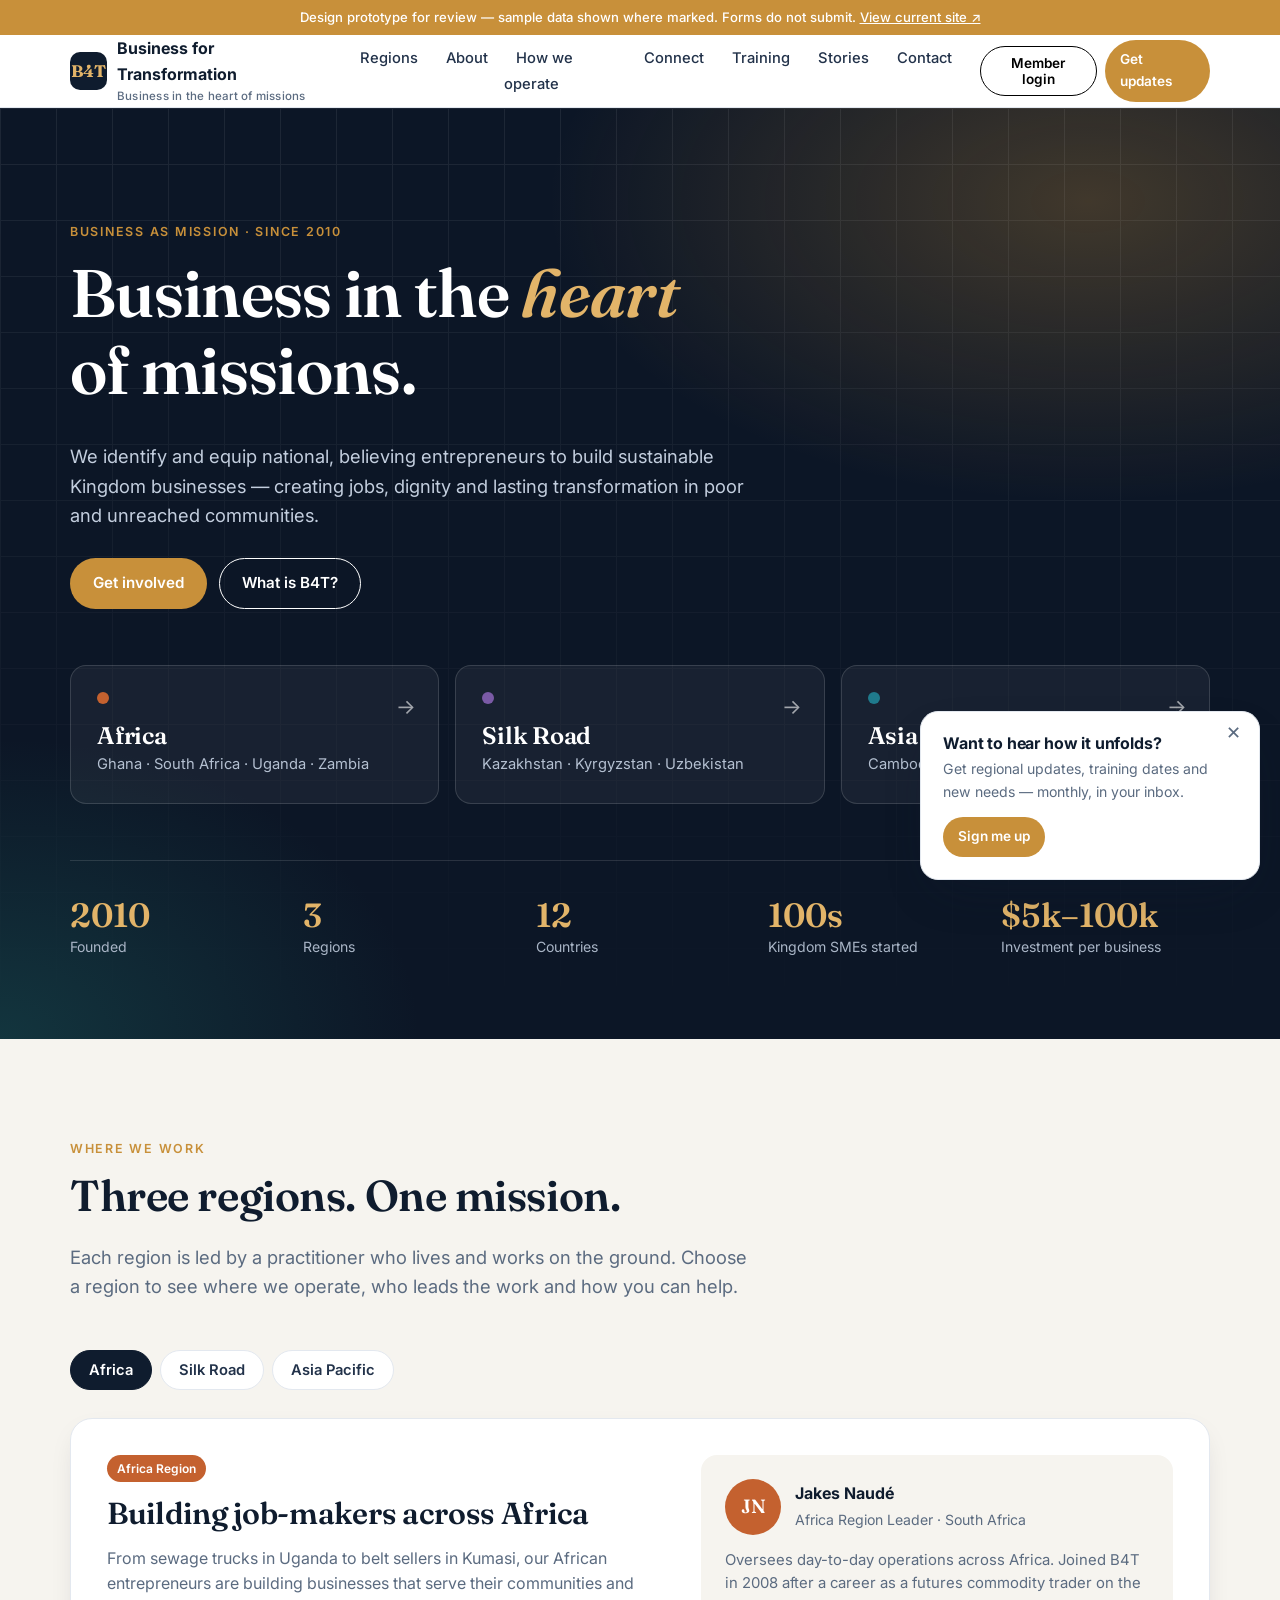
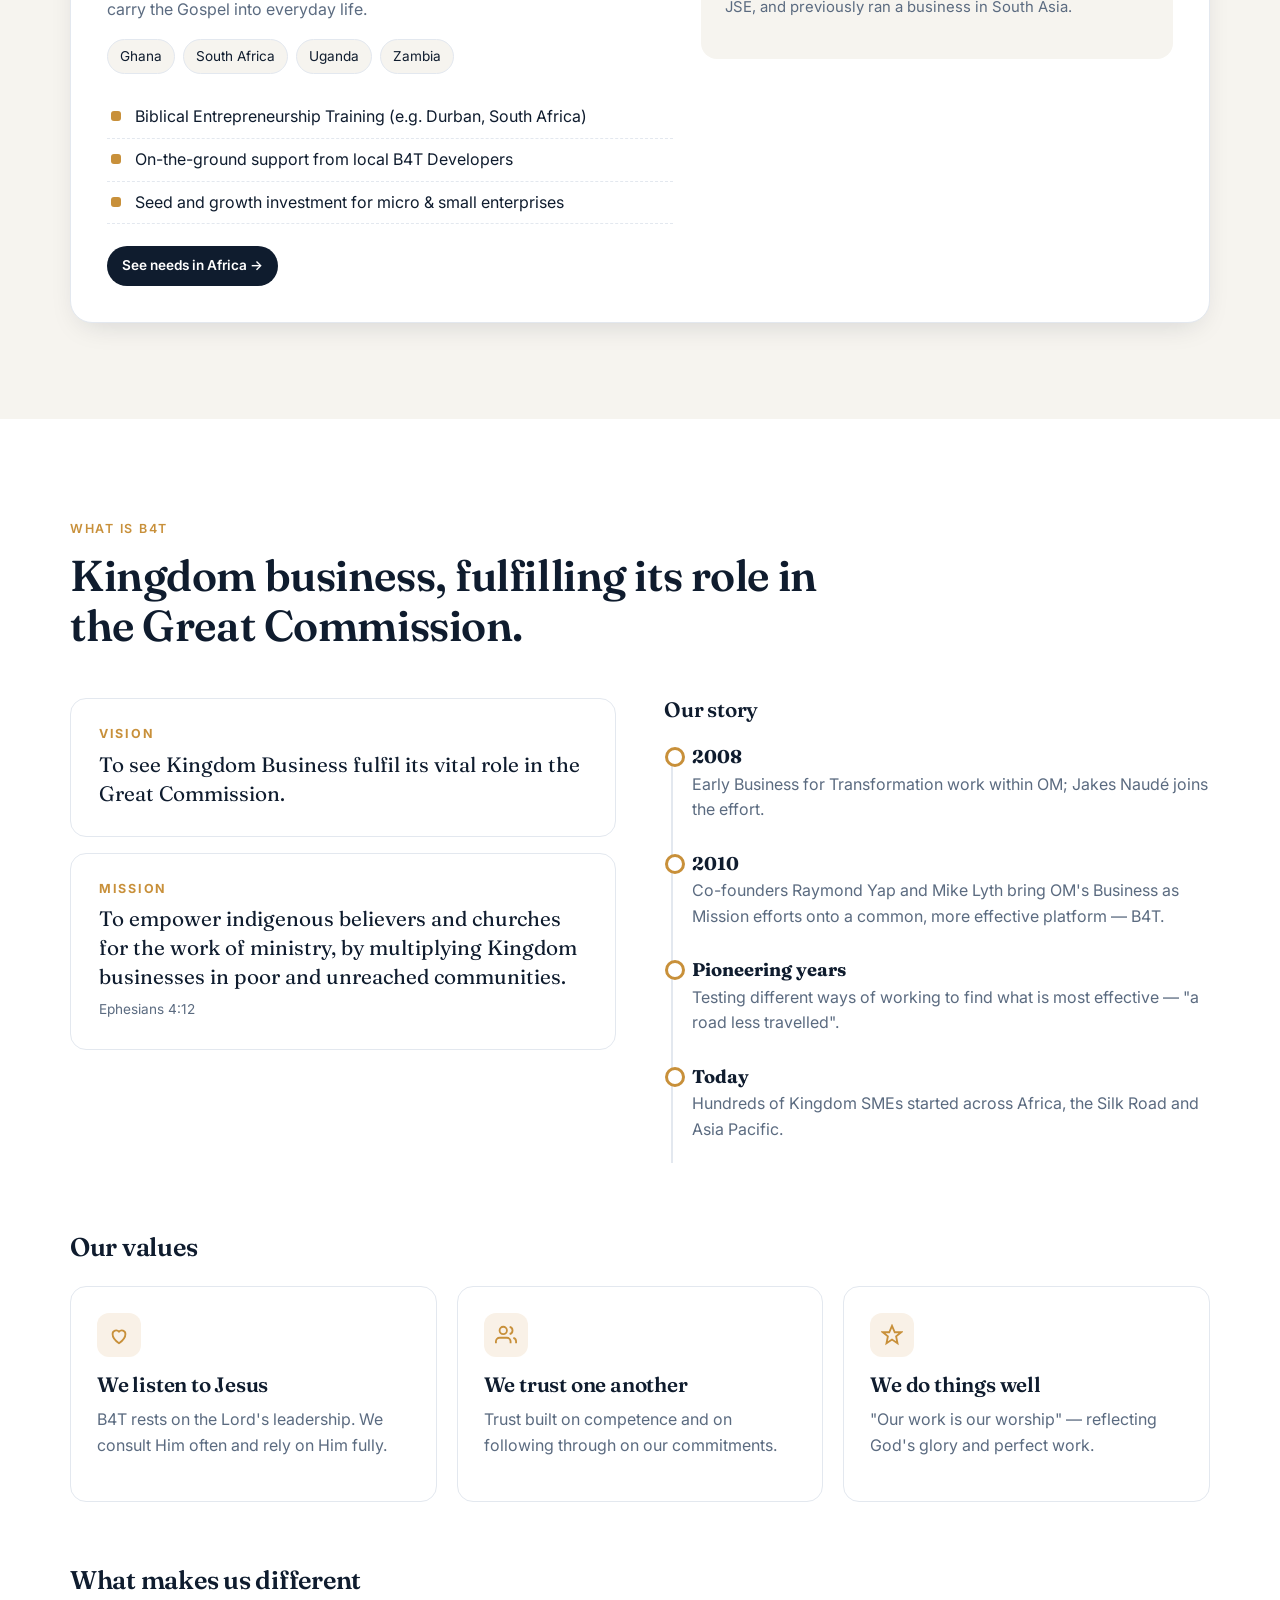
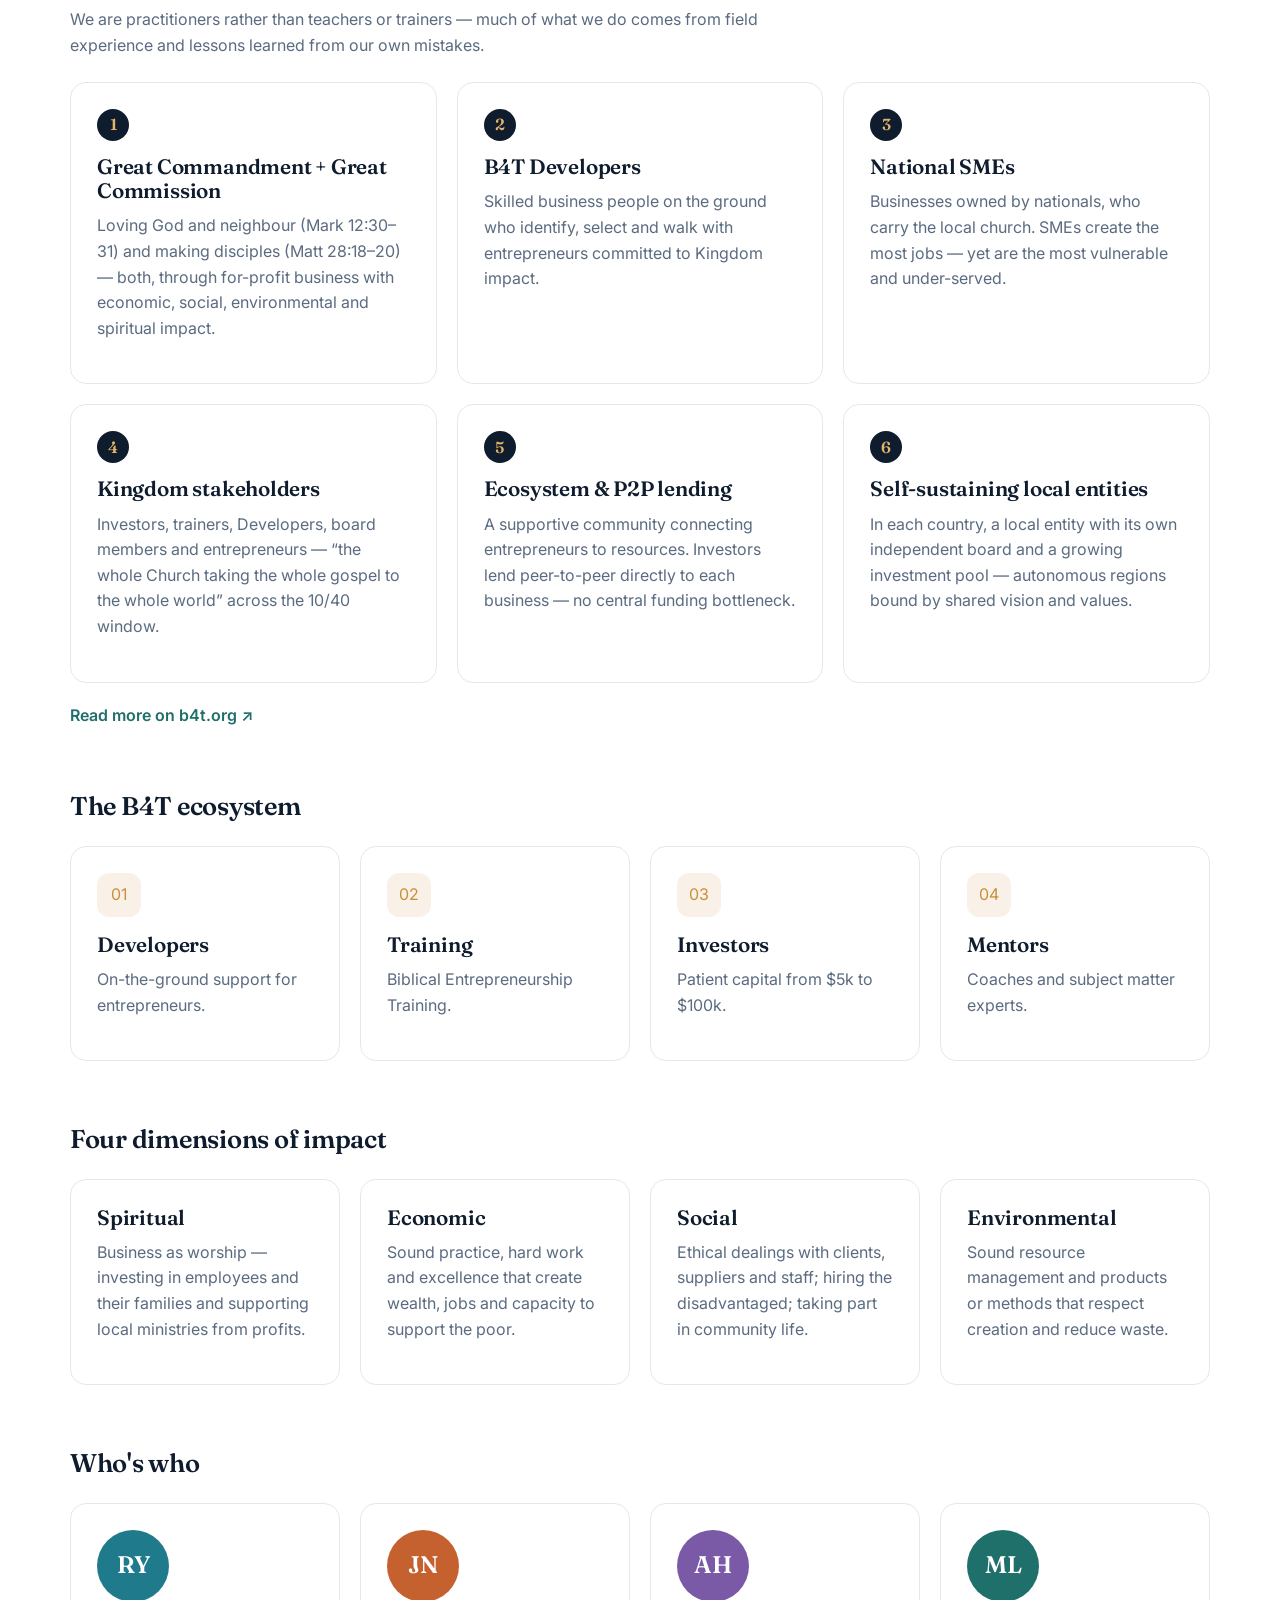
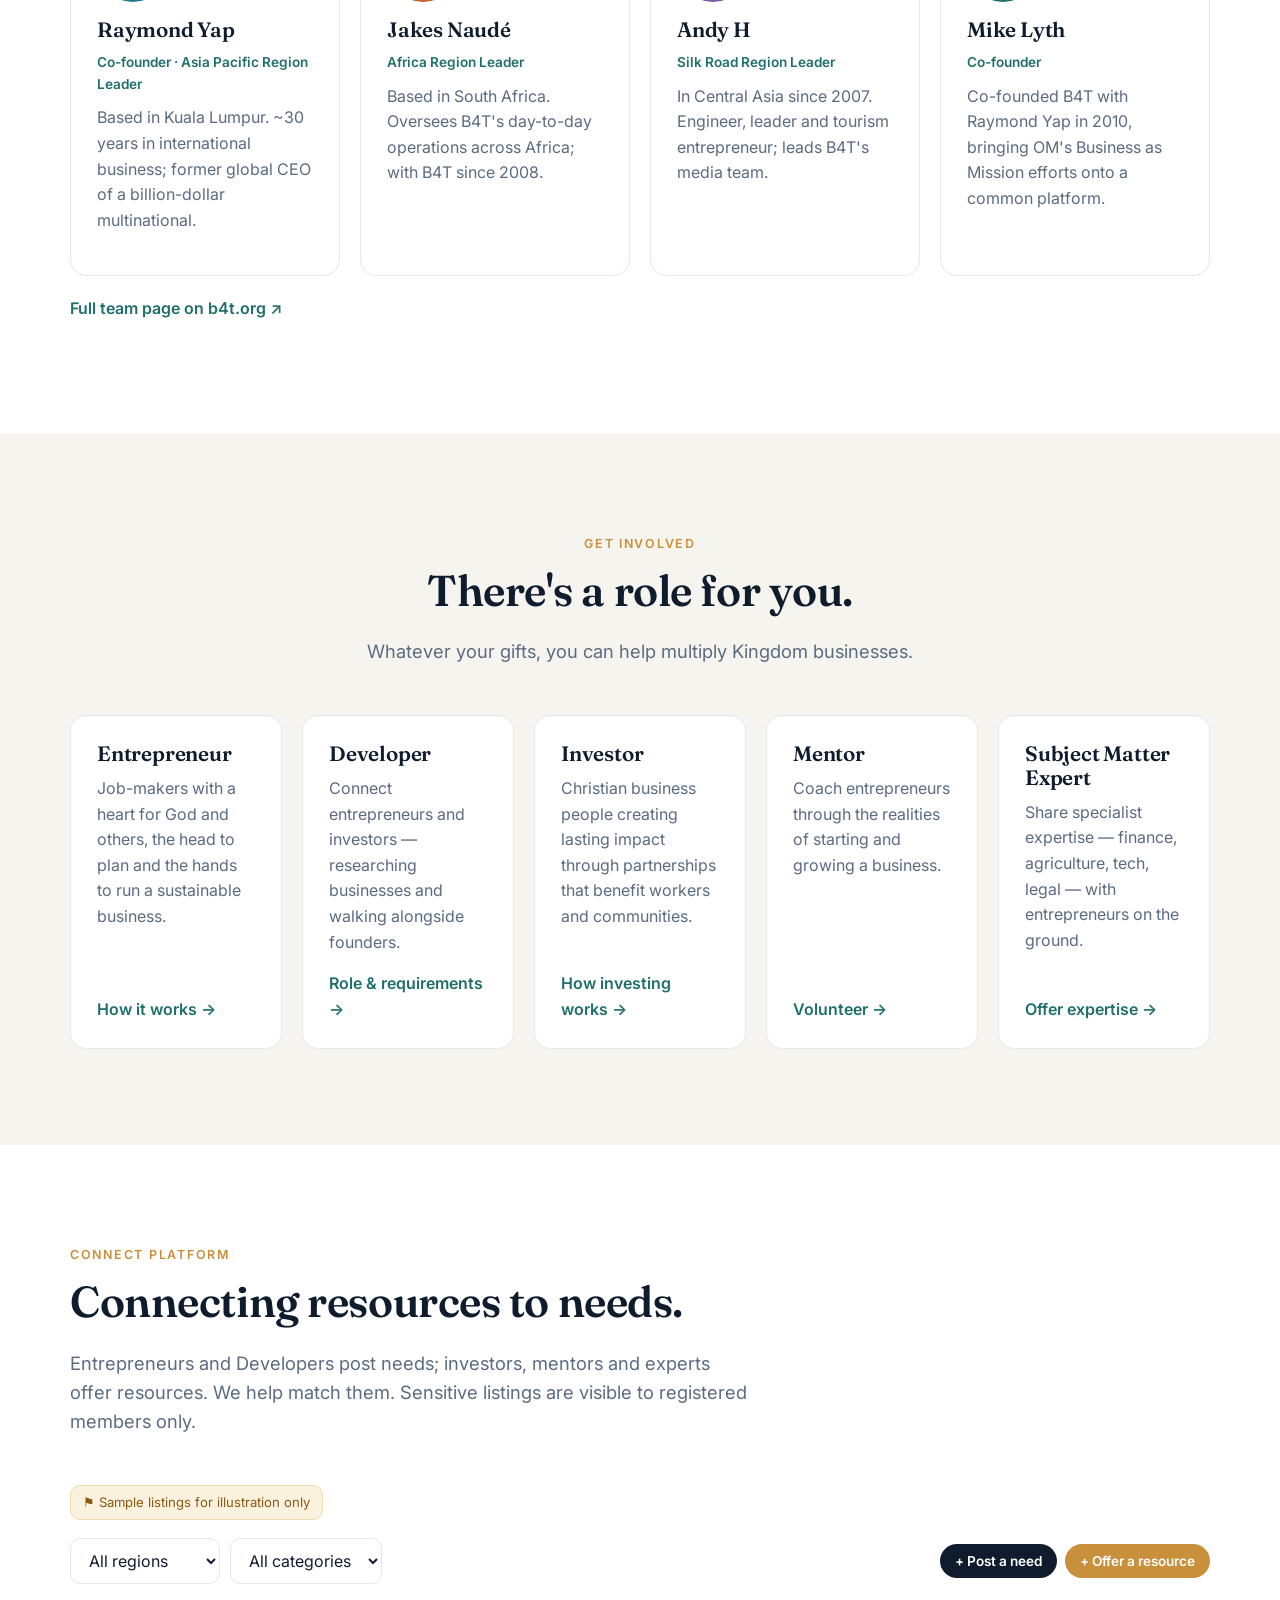
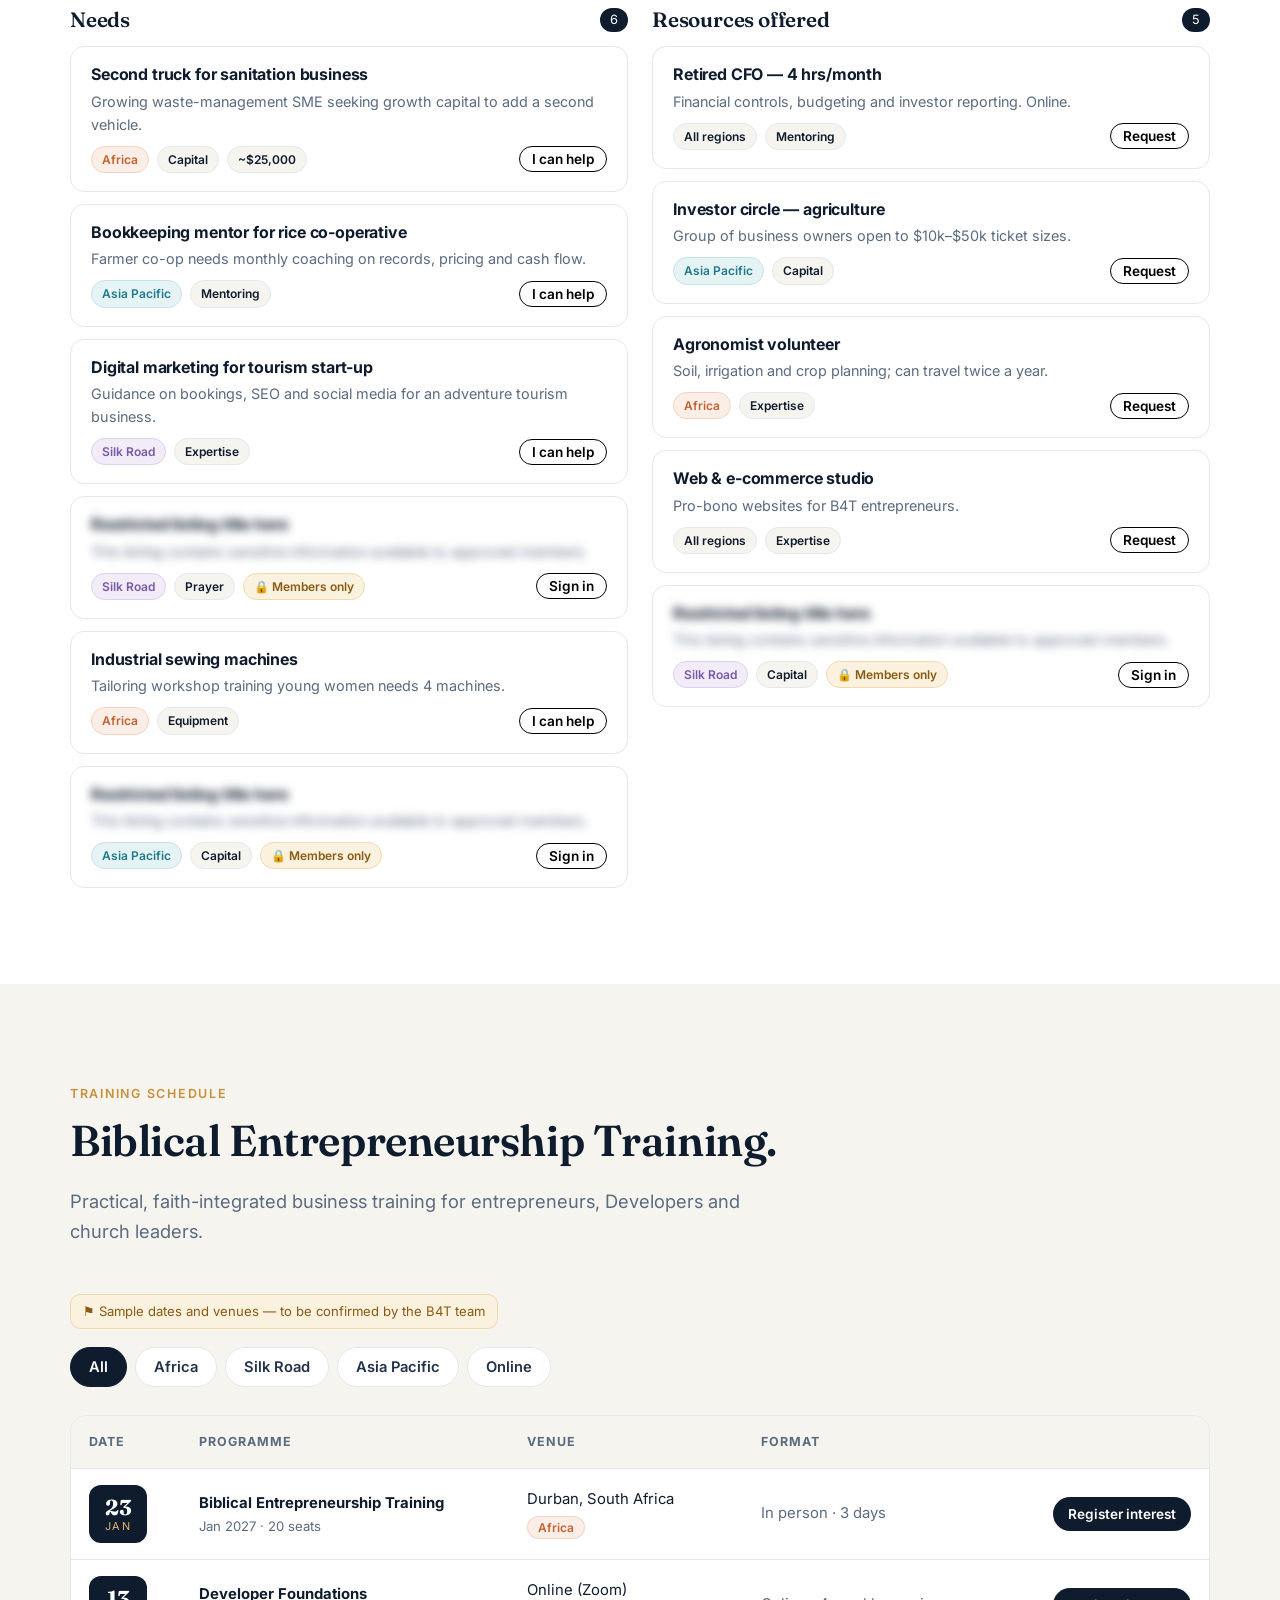
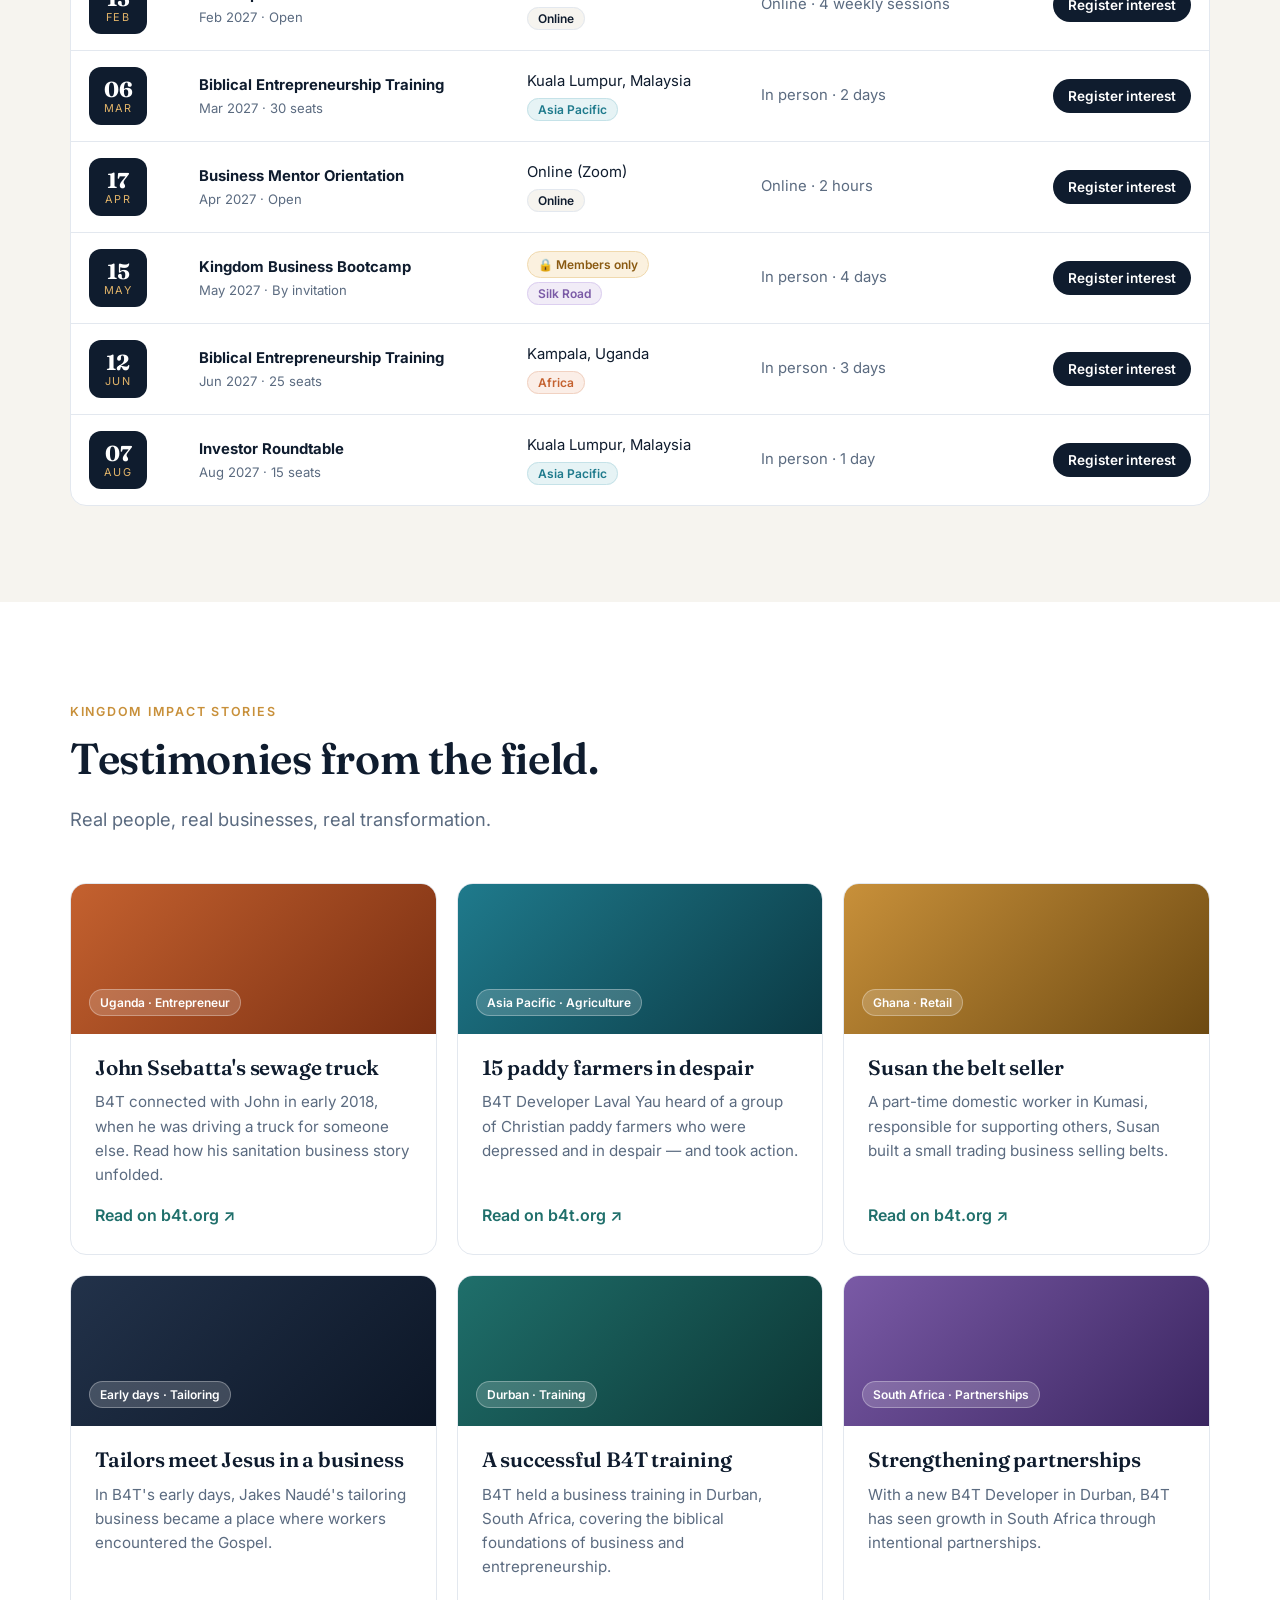
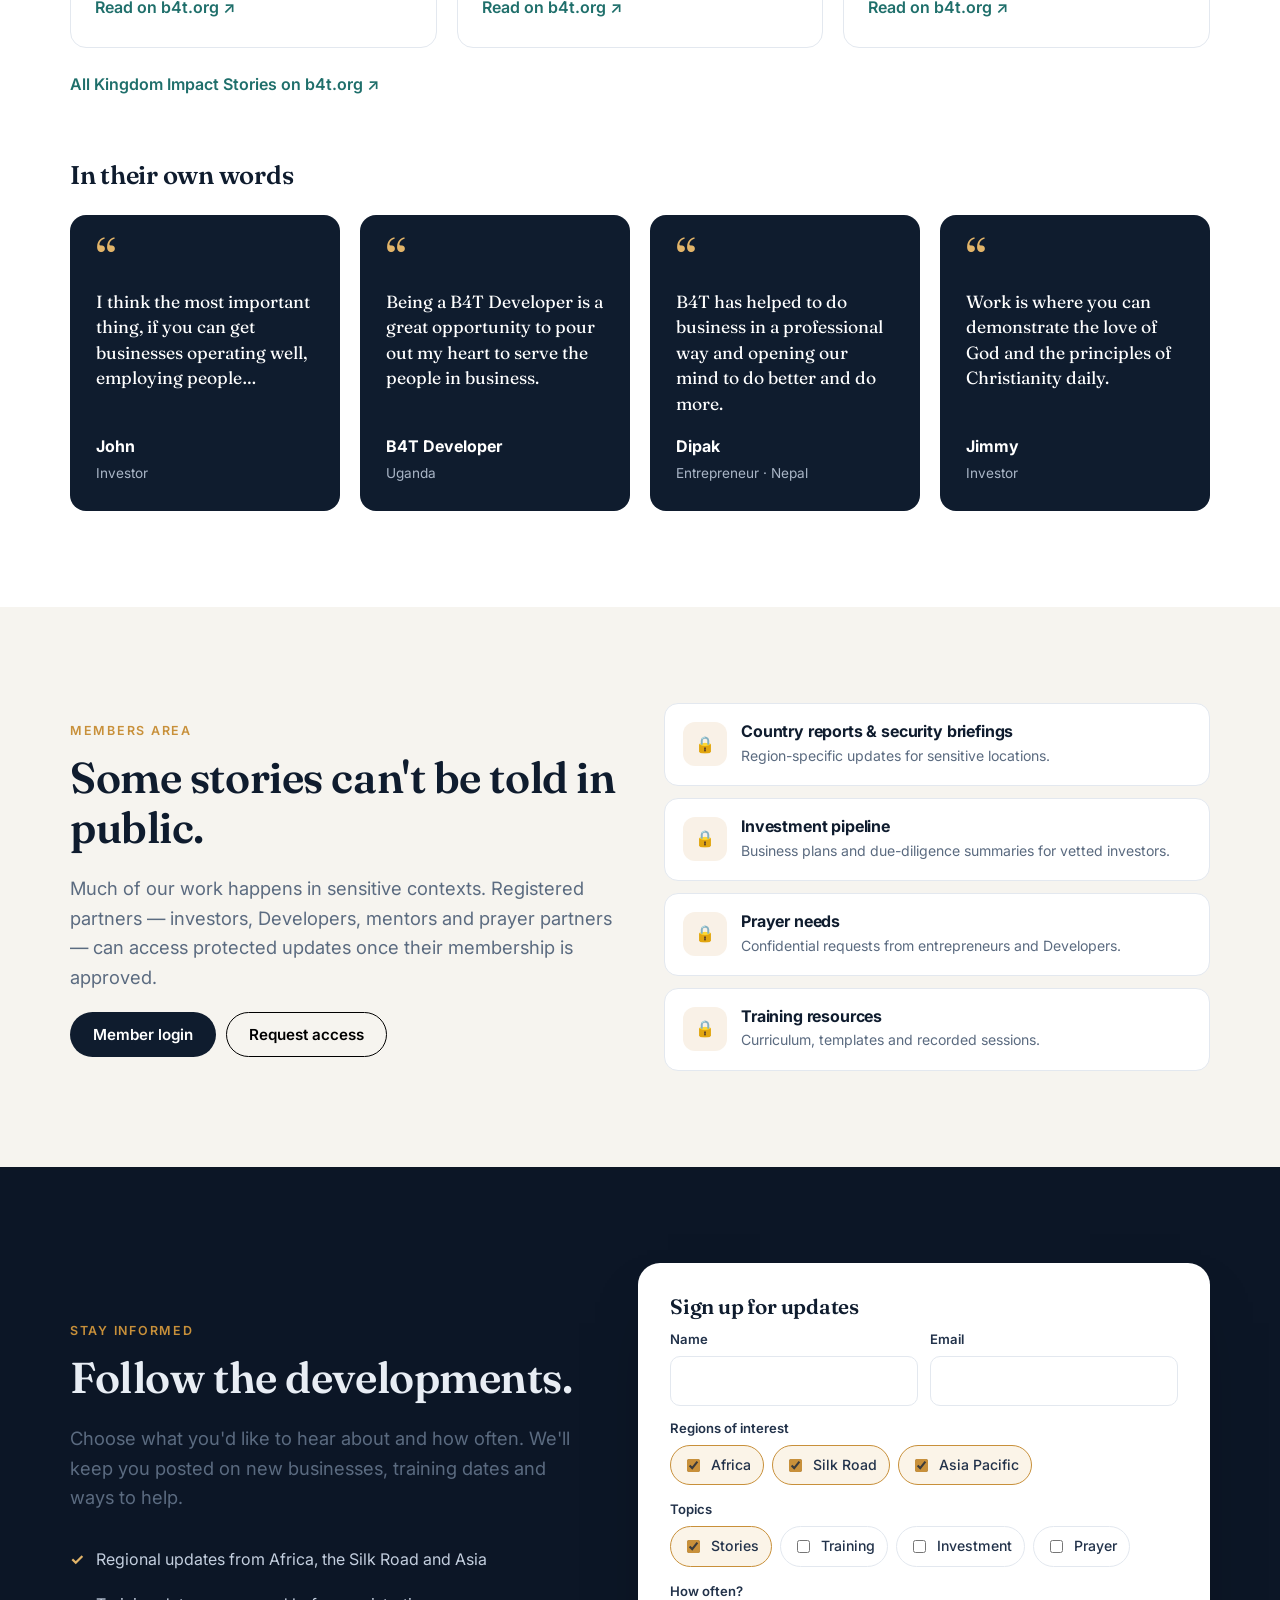
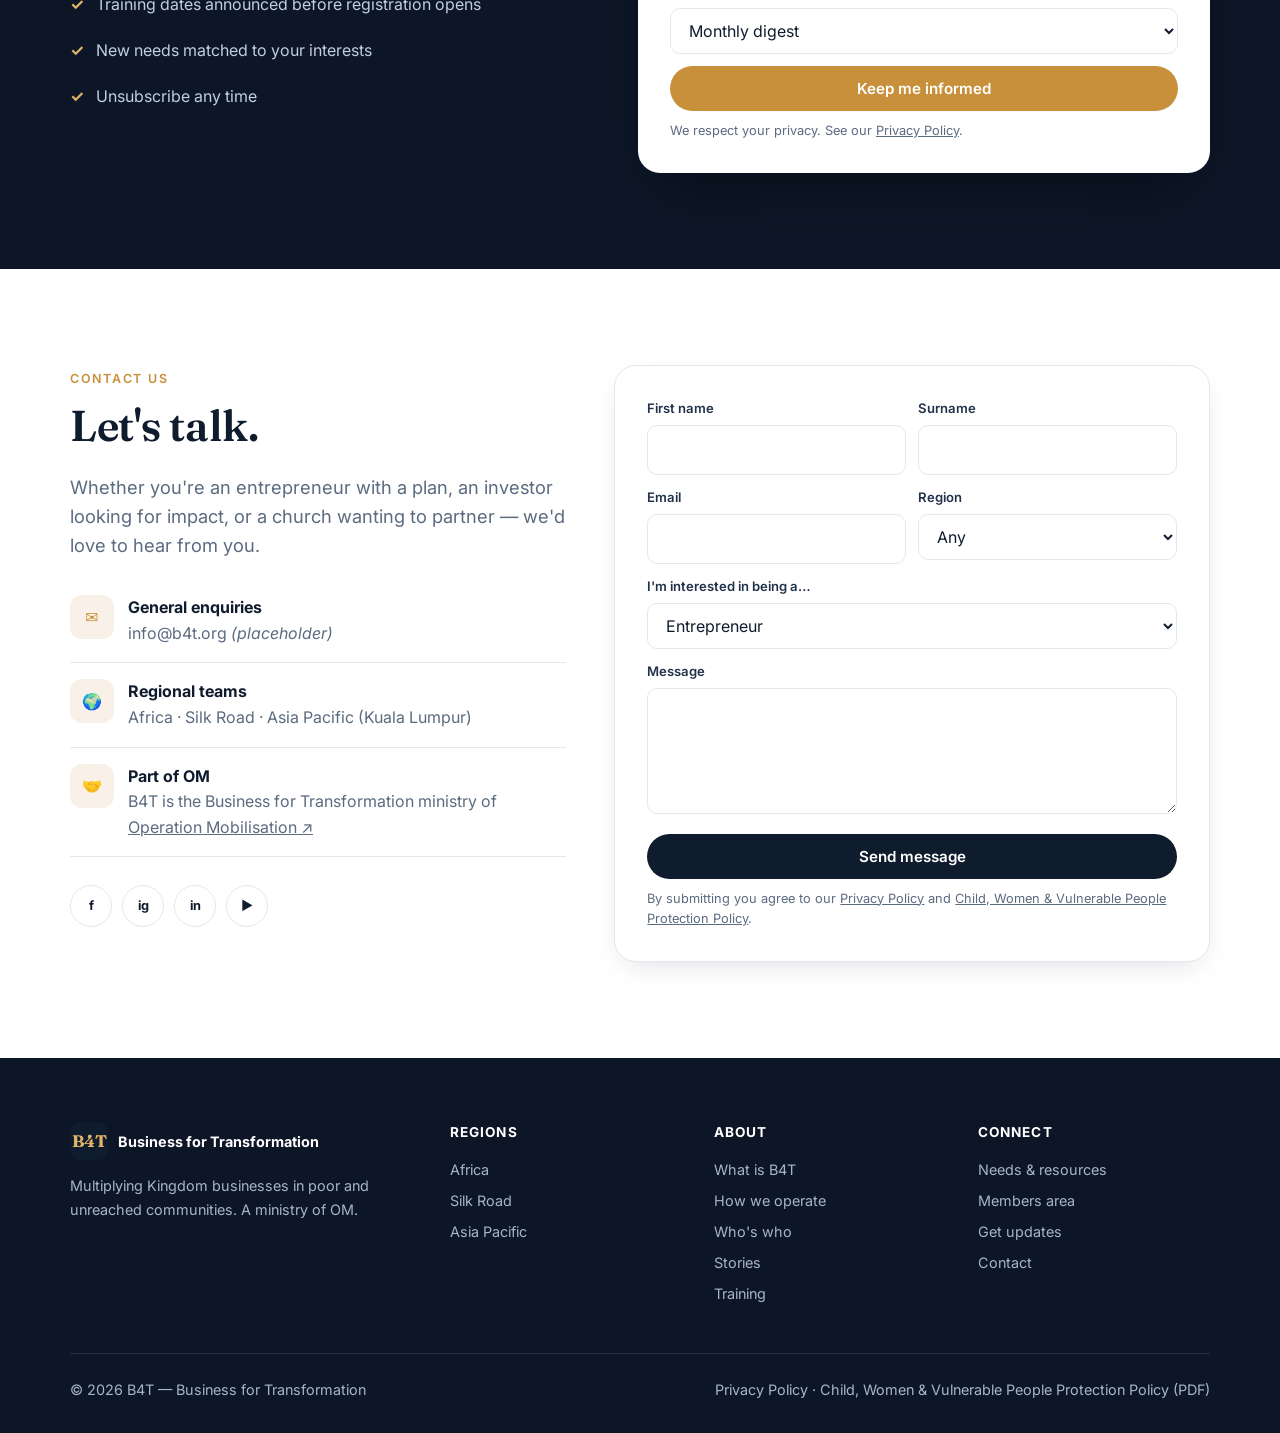
==== commit 0bbeb2b7: "Add How We Operate page, testimonials, What Makes Us Different, policy & OM links" ====
--- a/index.html
+++ b/index.html
@@ -24,6 +24,7 @@
     <ul class="nav-links" id="navLinks">
       <li><a href="#regions">Regions</a></li>
       <li><a href="#about">About</a></li>
+      <li><a href="how-we-operate.html">How we operate</a></li>
       <li><a href="#connect">Connect</a></li>
       <li><a href="#training">Training</a></li>
       <li><a href="#stories">Stories</a></li>
@@ -70,7 +71,8 @@
     <div class="stats">
       <div class="stat"><b>2010</b><span>Founded</span></div>
       <div class="stat"><b>3</b><span>Regions</span></div>
-      <div class="stat"><b>11+</b><span>Countries</span></div>
+      <div class="stat"><b>12</b><span>Countries</span></div>
+      <div class="stat"><b>100s</b><span>Kingdom SMEs started</span></div>
       <div class="stat"><b>$5k–100k</b><span>Investment per business</span></div>
     </div>
   </div>
@@ -180,6 +182,18 @@
       <div class="card"><div class="icon"><svg viewBox="0 0 24 24" fill="none" stroke="currentColor" stroke-width="2"><path d="M12 2l3 7h7l-5.5 4.5L18 21l-6-4-6 4 1.5-7.5L2 9h7z"/></svg></div><h3>We do things well</h3><p class="muted">"Our work is our worship" — reflecting God's glory and perfect work.</p></div>
     </div>
 
+    <h3 class="subhead">What makes us different</h3>
+    <p class="muted" style="max-width:720px;margin-top:-12px;margin-bottom:24px">We are practitioners rather than teachers or trainers — much of what we do comes from field experience and lessons learned from our own mistakes.</p>
+    <div class="grid-3 diff-grid">
+      <div class="card"><span class="num">1</span><h3>Great Commandment + Great Commission</h3><p class="muted">Loving God and neighbour (Mark 12:30–31) and making disciples (Matt 28:18–20) — both, through for-profit business with economic, social, environmental and spiritual impact.</p></div>
+      <div class="card"><span class="num">2</span><h3>B4T Developers</h3><p class="muted">Skilled business people on the ground who identify, select and walk with entrepreneurs committed to Kingdom impact.</p></div>
+      <div class="card"><span class="num">3</span><h3>National SMEs</h3><p class="muted">Businesses owned by nationals, who carry the local church. SMEs create the most jobs — yet are the most vulnerable and under-served.</p></div>
+      <div class="card"><span class="num">4</span><h3>Kingdom stakeholders</h3><p class="muted">Investors, trainers, Developers, board members and entrepreneurs — “the whole Church taking the whole gospel to the whole world” across the 10/40 window.</p></div>
+      <div class="card"><span class="num">5</span><h3>Ecosystem &amp; P2P lending</h3><p class="muted">A supportive community connecting entrepreneurs to resources. Investors lend peer-to-peer directly to each business — no central funding bottleneck.</p></div>
+      <div class="card"><span class="num">6</span><h3>Self-sustaining local entities</h3><p class="muted">In each country, a local entity with its own independent board and a growing investment pool — autonomous regions bound by shared vision and values.</p></div>
+    </div>
+    <p style="margin-top:20px"><a class="text-link" href="https://b4t.org/what-makes-us-different/" target="_blank" rel="noopener">Read more on b4t.org <span aria-hidden="true">↗</span></a></p>
+
     <h3 class="subhead">The B4T ecosystem</h3>
     <div class="grid-4">
       <div class="card"><div class="icon">01</div><h3>Developers</h3><p class="muted">On-the-ground support for entrepreneurs.</p></div>
@@ -190,18 +204,20 @@
 
     <h3 class="subhead">Four dimensions of impact</h3>
     <div class="grid-4">
-      <div class="card"><h3>Spiritual</h3><p class="muted">Sharing faith naturally within business relationships.</p></div>
-      <div class="card"><h3>Economic</h3><p class="muted">Dignity through employment, ethical practice and empowerment.</p></div>
-      <div class="card"><h3>Social</h3><p class="muted">Community involvement and participation in public life.</p></div>
-      <div class="card"><h3>Environmental</h3><p class="muted">Stewardship of products, resources and waste.</p></div>
+      <div class="card"><h3>Spiritual</h3><p class="muted">Business as worship — investing in employees and their families and supporting local ministries from profits.</p></div>
+      <div class="card"><h3>Economic</h3><p class="muted">Sound practice, hard work and excellence that create wealth, jobs and capacity to support the poor.</p></div>
+      <div class="card"><h3>Social</h3><p class="muted">Ethical dealings with clients, suppliers and staff; hiring the disadvantaged; taking part in community life.</p></div>
+      <div class="card"><h3>Environmental</h3><p class="muted">Sound resource management and products or methods that respect creation and reduce waste.</p></div>
     </div>
 
     <h3 class="subhead" id="team">Who's who</h3>
-    <div class="grid-3">
+    <div class="grid-4 team-grid">
       <div class="card team-card"><div class="avatar" style="background:var(--asia)">RY</div><h3>Raymond Yap</h3><div class="role">Co-founder · Asia Pacific Region Leader</div><p class="muted">Based in Kuala Lumpur. ~30 years in international business; former global CEO of a billion-dollar multinational.</p></div>
       <div class="card team-card"><div class="avatar" style="background:var(--africa)">JN</div><h3>Jakes Naudé</h3><div class="role">Africa Region Leader</div><p class="muted">Based in South Africa. Oversees B4T's day-to-day operations across Africa; with B4T since 2008.</p></div>
       <div class="card team-card"><div class="avatar" style="background:var(--silk)">AH</div><h3>Andy H</h3><div class="role">Silk Road Region Leader</div><p class="muted">In Central Asia since 2007. Engineer, leader and tourism entrepreneur; leads B4T's media team.</p></div>
-    </div>
+      <div class="card team-card"><div class="avatar" style="background:var(--teal)">ML</div><h3>Mike Lyth</h3><div class="role">Co-founder</div><p class="muted">Co-founded B4T with Raymond Yap in 2010, bringing OM's Business as Mission efforts onto a common platform.</p></div>
+    </div>
+    <p style="margin-top:20px"><a class="text-link" href="https://b4t.org/our-team/" target="_blank" rel="noopener">Full team page on b4t.org <span aria-hidden="true">↗</span></a></p>
   </div>
 </section>
 
@@ -214,9 +230,9 @@
       <p class="lead">Whatever your gifts, you can help multiply Kingdom businesses.</p>
     </div>
     <div class="grid-4" style="grid-template-columns:repeat(auto-fit,minmax(210px,1fr))">
-      <div class="card role-card"><h3>Entrepreneur</h3><p class="muted">Job-makers with a heart for God and others, the head to plan and the hands to run a sustainable business.</p><a href="#contact" data-role="Entrepreneur">Apply →</a></div>
-      <div class="card role-card"><h3>Developer</h3><p class="muted">Connect entrepreneurs and investors — researching businesses and walking alongside founders.</p><a href="#contact" data-role="Developer">Learn more →</a></div>
-      <div class="card role-card"><h3>Investor</h3><p class="muted">Christian business people creating lasting impact through partnerships that benefit workers and communities.</p><a href="#contact" data-role="Investor">Partner with us →</a></div>
+      <div class="card role-card"><h3>Entrepreneur</h3><p class="muted">Job-makers with a heart for God and others, the head to plan and the hands to run a sustainable business.</p><a href="how-we-operate.html#entrepreneur">How it works →</a></div>
+      <div class="card role-card"><h3>Developer</h3><p class="muted">Connect entrepreneurs and investors — researching businesses and walking alongside founders.</p><a href="how-we-operate.html#developer">Role &amp; requirements →</a></div>
+      <div class="card role-card"><h3>Investor</h3><p class="muted">Christian business people creating lasting impact through partnerships that benefit workers and communities.</p><a href="how-we-operate.html#investor">How investing works →</a></div>
       <div class="card role-card"><h3>Mentor</h3><p class="muted">Coach entrepreneurs through the realities of starting and growing a business.</p><a href="#contact" data-role="Business Mentor">Volunteer →</a></div>
       <div class="card role-card"><h3>Subject Matter Expert</h3><p class="muted">Share specialist expertise — finance, agriculture, tech, legal — with entrepreneurs on the ground.</p><a href="#connect">Offer expertise →</a></div>
     </div>
@@ -290,32 +306,37 @@
     <div class="grid-3">
       <article class="story">
         <div class="story-visual" style="background:linear-gradient(135deg,#c4612f,#7a2f12)"><span class="pill">Uganda · Entrepreneur</span></div>
-        <div class="story-body"><h3>John Ssebatta's sewage truck</h3><p>B4T connected with John in early 2018, when he was driving a truck for someone else. Read how his sanitation business story unfolded.</p><a href="https://b4t.org/kingdom-impact-stories/" target="_blank" rel="noopener">Read story →</a></div>
+        <div class="story-body"><h3>John Ssebatta's sewage truck</h3><p>B4T connected with John in early 2018, when he was driving a truck for someone else. Read how his sanitation business story unfolded.</p><a href="https://b4t.org/kingdom-impact-stories/" target="_blank" rel="noopener">Read on b4t.org <span aria-hidden="true">↗</span></a></div>
       </article>
       <article class="story">
         <div class="story-visual" style="background:linear-gradient(135deg,#1f7a8c,#0b3a44)"><span class="pill">Asia Pacific · Agriculture</span></div>
-        <div class="story-body"><h3>15 paddy farmers in despair</h3><p>B4T Developer Laval Yau heard of a group of Christian paddy farmers who were depressed and in despair — and took action.</p><a href="https://b4t.org/kingdom-impact-stories/" target="_blank" rel="noopener">Read story →</a></div>
+        <div class="story-body"><h3>15 paddy farmers in despair</h3><p>B4T Developer Laval Yau heard of a group of Christian paddy farmers who were depressed and in despair — and took action.</p><a href="https://b4t.org/kingdom-impact-stories/" target="_blank" rel="noopener">Read on b4t.org <span aria-hidden="true">↗</span></a></div>
       </article>
       <article class="story">
         <div class="story-visual" style="background:linear-gradient(135deg,#c8903a,#6d4a12)"><span class="pill">Ghana · Retail</span></div>
-        <div class="story-body"><h3>Susan the belt seller</h3><p>A part-time domestic worker in Kumasi, responsible for supporting others, Susan built a small trading business selling belts.</p><a href="https://b4t.org/kingdom-impact-stories/" target="_blank" rel="noopener">Read story →</a></div>
+        <div class="story-body"><h3>Susan the belt seller</h3><p>A part-time domestic worker in Kumasi, responsible for supporting others, Susan built a small trading business selling belts.</p><a href="https://b4t.org/kingdom-impact-stories/" target="_blank" rel="noopener">Read on b4t.org <span aria-hidden="true">↗</span></a></div>
       </article>
       <article class="story">
         <div class="story-visual" style="background:linear-gradient(135deg,#22324a,#0c1626)"><span class="pill">Early days · Tailoring</span></div>
-        <div class="story-body"><h3>Tailors meet Jesus in a business</h3><p>In B4T's early days, Jakes Naudé's tailoring business became a place where workers encountered the Gospel.</p><a href="https://b4t.org/kingdom-impact-stories/" target="_blank" rel="noopener">Read story →</a></div>
+        <div class="story-body"><h3>Tailors meet Jesus in a business</h3><p>In B4T's early days, Jakes Naudé's tailoring business became a place where workers encountered the Gospel.</p><a href="https://b4t.org/kingdom-impact-stories/" target="_blank" rel="noopener">Read on b4t.org <span aria-hidden="true">↗</span></a></div>
       </article>
       <article class="story">
         <div class="story-visual" style="background:linear-gradient(135deg,#1f6f6b,#0c3634)"><span class="pill">Durban · Training</span></div>
-        <div class="story-body"><h3>A successful B4T training</h3><p>B4T held a business training in Durban, South Africa, covering the biblical foundations of business and entrepreneurship.</p><a href="https://b4t.org/kingdom-impact-stories/" target="_blank" rel="noopener">Read story →</a></div>
+        <div class="story-body"><h3>A successful B4T training</h3><p>B4T held a business training in Durban, South Africa, covering the biblical foundations of business and entrepreneurship.</p><a href="https://b4t.org/kingdom-impact-stories/" target="_blank" rel="noopener">Read on b4t.org <span aria-hidden="true">↗</span></a></div>
       </article>
       <article class="story">
         <div class="story-visual" style="background:linear-gradient(135deg,#7a5aa6,#3a2560)"><span class="pill">South Africa · Partnerships</span></div>
-        <div class="story-body"><h3>Strengthening partnerships</h3><p>With a new B4T Developer in Durban, B4T has seen growth in South Africa through intentional partnerships.</p><a href="https://b4t.org/kingdom-impact-stories/" target="_blank" rel="noopener">Read story →</a></div>
+        <div class="story-body"><h3>Strengthening partnerships</h3><p>With a new B4T Developer in Durban, B4T has seen growth in South Africa through intentional partnerships.</p><a href="https://b4t.org/kingdom-impact-stories/" target="_blank" rel="noopener">Read on b4t.org <span aria-hidden="true">↗</span></a></div>
       </article>
     </div>
-    <div class="quote-band">
-      <div class="qmark">“</div>
-      <div><blockquote>We are looking for job makers rather than job seekers — people with a heart for God and others, the head to plan a business and the hands to run it.</blockquote><p class="muted" style="margin:12px 0 0;color:#a9b5c6">— The B4T Entrepreneur profile</p></div>
+    <p style="margin-top:24px"><a class="text-link" href="https://b4t.org/kingdom-impact-stories/" target="_blank" rel="noopener">All Kingdom Impact Stories on b4t.org <span aria-hidden="true">↗</span></a></p>
+
+    <h3 class="subhead">In their own words</h3>
+    <div class="quote-grid">
+      <figure class="quote-card"><span class="qmark">“</span><blockquote>I think the most important thing, if you can get businesses operating well, employing people…</blockquote><figcaption><b>John</b><span>Investor</span></figcaption></figure>
+      <figure class="quote-card"><span class="qmark">“</span><blockquote>Being a B4T Developer is a great opportunity to pour out my heart to serve the people in business.</blockquote><figcaption><b>B4T Developer</b><span>Uganda</span></figcaption></figure>
+      <figure class="quote-card"><span class="qmark">“</span><blockquote>B4T has helped to do business in a professional way and opening our mind to do better and do more.</blockquote><figcaption><b>Dipak</b><span>Entrepreneur · Nepal</span></figcaption></figure>
+      <figure class="quote-card"><span class="qmark">“</span><blockquote>Work is where you can demonstrate the love of God and the principles of Christianity daily.</blockquote><figcaption><b>Jimmy</b><span>Investor</span></figcaption></figure>
     </div>
   </div>
 </section>
@@ -378,7 +399,7 @@
       <div class="form-field"><label for="sFreq">How often?</label>
         <select id="sFreq"><option>Monthly digest</option><option>Quarterly highlights</option><option>As it happens</option></select></div>
       <button class="btn btn-primary" style="width:100%;justify-content:center">Keep me informed</button>
-      <p class="fine">We respect your privacy. See our Privacy Policy.</p>
+      <p class="fine">We respect your privacy. See our <a href="https://b4t.org/privacy-policy" target="_blank" rel="noopener">Privacy Policy</a>.</p>
     </form>
   </div>
 </section>
@@ -393,7 +414,7 @@
       <ul class="contact-list">
         <li><div class="icon">✉</div><div><b>General enquiries</b><br><span class="muted">info@b4t.org <em>(placeholder)</em></span></div></li>
         <li><div class="icon">🌍</div><div><b>Regional teams</b><br><span class="muted">Africa · Silk Road · Asia Pacific (Kuala Lumpur)</span></div></li>
-        <li><div class="icon">🤝</div><div><b>Part of OM</b><br><span class="muted">B4T is the Business for Transformation ministry of Operation Mobilisation</span></div></li>
+        <li><div class="icon">🤝</div><div><b>Part of OM</b><br><span class="muted">B4T is the Business for Transformation ministry of <a href="https://www.uk.om.org/" target="_blank" rel="noopener">Operation Mobilisation <span aria-hidden="true">↗</span></a></span></div></li>
       </ul>
       <div class="socials">
         <a href="https://www.facebook.com/Business4Transform" target="_blank" rel="noopener" aria-label="Facebook">f</a>
@@ -415,7 +436,7 @@
         <select id="cRole"><option>Entrepreneur</option><option>Developer</option><option>Investor</option><option>Business Mentor</option><option>Subject Matter Expert</option><option>Prayer partner</option><option>Other</option></select></div>
       <div class="form-field"><label for="cMsg">Message</label><textarea id="cMsg" rows="4"></textarea></div>
       <button class="btn btn-dark" style="width:100%;justify-content:center">Send message</button>
-      <p class="fine">By submitting you agree to our Privacy Policy and Child, Women &amp; Vulnerable People Protection Policy.</p>
+      <p class="fine">By submitting you agree to our <a href="https://b4t.org/privacy-policy" target="_blank" rel="noopener">Privacy Policy</a> and <a href="https://b4t.org/wp-content/uploads/2024/05/B4T-Child-Women-and-Vulnerable-people-protection-policy-Web.pdf" target="_blank" rel="noopener">Child, Women &amp; Vulnerable People Protection Policy</a>.</p>
     </form>
   </div>
 </section>
@@ -427,15 +448,15 @@
     <div class="footer-grid">
       <div>
         <a href="#top" class="brand" style="color:#fff;margin-bottom:14px"><span class="brand-mark">B4T</span><span>Business for Transformation</span></a>
-        <p style="max-width:320px">Multiplying Kingdom businesses in poor and unreached communities. A ministry of OM.</p>
+        <p style="max-width:320px">Multiplying Kingdom businesses in poor and unreached communities. A ministry of <a href="https://www.uk.om.org/" target="_blank" rel="noopener">OM</a>.</p>
       </div>
       <div><h5>Regions</h5><ul><li><a href="#regions" data-region-link="africa">Africa</a></li><li><a href="#regions" data-region-link="silk">Silk Road</a></li><li><a href="#regions" data-region-link="asia">Asia Pacific</a></li></ul></div>
-      <div><h5>About</h5><ul><li><a href="#about">What is B4T</a></li><li><a href="#team">Who's who</a></li><li><a href="#stories">Stories</a></li><li><a href="#training">Training</a></li></ul></div>
+      <div><h5>About</h5><ul><li><a href="#about">What is B4T</a></li><li><a href="how-we-operate.html">How we operate</a></li><li><a href="#team">Who's who</a></li><li><a href="#stories">Stories</a></li><li><a href="#training">Training</a></li></ul></div>
       <div><h5>Connect</h5><ul><li><a href="#connect">Needs &amp; resources</a></li><li><a href="#members">Members area</a></li><li><a href="#updates">Get updates</a></li><li><a href="#contact">Contact</a></li></ul></div>
     </div>
     <div class="footer-bottom">
       <span>© 2026 B4T — Business for Transformation</span>
-      <span><a href="https://b4t.org/privacy-policy" target="_blank" rel="noopener">Privacy Policy</a> · Protection Policy</span>
+      <span><a href="https://b4t.org/privacy-policy" target="_blank" rel="noopener">Privacy Policy</a> · <a href="https://b4t.org/wp-content/uploads/2024/05/B4T-Child-Women-and-Vulnerable-people-protection-policy-Web.pdf" target="_blank" rel="noopener">Child, Women &amp; Vulnerable People Protection Policy (PDF)</a></span>
     </div>
   </div>
 </footer>
--- a/styles.css
+++ b/styles.css
@@ -249,6 +249,45 @@
 body.is-member .guest-only{display:none}
 .proto-banner{background:var(--gold);color:#fff;text-align:center;font-size:.82rem;padding:7px 16px;font-weight:500}
 .proto-banner a{color:#fff}
+.toast{visibility:hidden}
+.toast.show{visibility:visible}
+.stats{grid-template-columns:repeat(5,1fr)}
+@media (max-width:820px){.stats{grid-template-columns:repeat(2,1fr)}}
+.text-link{font-weight:600;color:var(--teal);text-decoration:none}
+.text-link:hover{text-decoration:underline}
+.diff-grid .num{display:inline-grid;place-items:center;width:32px;height:32px;border-radius:50%;background:var(--ink);color:var(--gold-2);font-family:"Fraunces",serif;font-weight:600;margin-bottom:14px}
+.quote-grid{display:grid;grid-template-columns:repeat(4,1fr);gap:20px}
+.quote-card{margin:0;background:var(--ink);color:#fff;border-radius:var(--radius);padding:26px;display:flex;flex-direction:column}
+.quote-card .qmark{font-family:"Fraunces",serif;font-size:3.4rem;line-height:.7;color:var(--gold-2)}
+.quote-card blockquote{margin:10px 0 18px;font-family:"Fraunces",serif;font-size:1.1rem;line-height:1.45;flex:1}
+.quote-card figcaption b{display:block}
+.quote-card figcaption span{font-size:.85rem;color:#a9b5c6}
+@media (max-width:1000px){.quote-grid{grid-template-columns:repeat(2,1fr)}}
+@media (max-width:560px){.quote-grid{grid-template-columns:1fr}}
+.page-hero{background:var(--bg-deep);color:#fff;padding:80px 0 64px;position:relative;overflow:hidden}
+.page-hero::before{content:"";position:absolute;inset:0;background:radial-gradient(800px 400px at 90% 0%,rgba(200,144,58,.25),transparent 60%)}
+.page-hero .container{position:relative}
+.page-hero .lead{color:#c3cede}
+.crumbs{font-size:.85rem;color:#a9b5c6;margin-bottom:18px}
+.crumbs a{color:#c3cede}
+.subnav{position:sticky;top:72px;z-index:40;background:#fff;border-bottom:1px solid var(--line)}
+.subnav .container{display:flex;gap:6px;overflow-x:auto;padding-top:10px;padding-bottom:10px}
+.subnav a{white-space:nowrap;text-decoration:none;font-weight:600;font-size:.9rem;padding:8px 14px;border-radius:999px;color:var(--ink-2)}
+.subnav a:hover{background:var(--bg-soft)}
+.role-detail{display:grid;grid-template-columns:1fr 1fr;gap:48px;align-items:start}
+.checklist{list-style:none;padding:0;margin:0}
+.checklist li{padding:10px 0 10px 32px;position:relative;border-bottom:1px solid var(--line)}
+.checklist li::before{content:"✓";position:absolute;left:4px;top:9px;color:var(--gold);font-weight:700}
+.steps{list-style:none;padding:0;margin:0;counter-reset:s}
+.steps li{counter-increment:s;position:relative;padding:14px 0 14px 56px;border-bottom:1px solid var(--line)}
+.steps li::before{content:counter(s);position:absolute;left:0;top:12px;width:38px;height:38px;border-radius:50%;background:var(--ink);color:var(--gold-2);display:grid;place-items:center;font-family:"Fraunces",serif;font-weight:600}
+.steps b{display:block}
+.hhh{display:grid;grid-template-columns:repeat(3,1fr);gap:16px;margin:20px 0}
+.hhh div{background:#fff;border:1px solid var(--line);border-radius:14px;padding:18px;text-align:center}
+.hhh b{display:block;font-family:"Fraunces",serif;font-size:1.4rem}
+.note{font-size:.88rem;color:var(--muted);background:var(--bg-soft);border-left:3px solid var(--gold);padding:12px 16px;border-radius:0 10px 10px 0;margin-top:18px}
+.pull{font-family:"Fraunces",serif;font-size:1.35rem;line-height:1.45;border-left:3px solid var(--gold);padding-left:20px;margin:24px 0}
+@media (max-width:900px){.role-detail{grid-template-columns:1fr}.hhh{grid-template-columns:1fr}}
 @media (max-width:560px){
   .brand small{display:none}
   .brand>span:last-child{font-size:.9rem;line-height:1.2;max-width:150px}
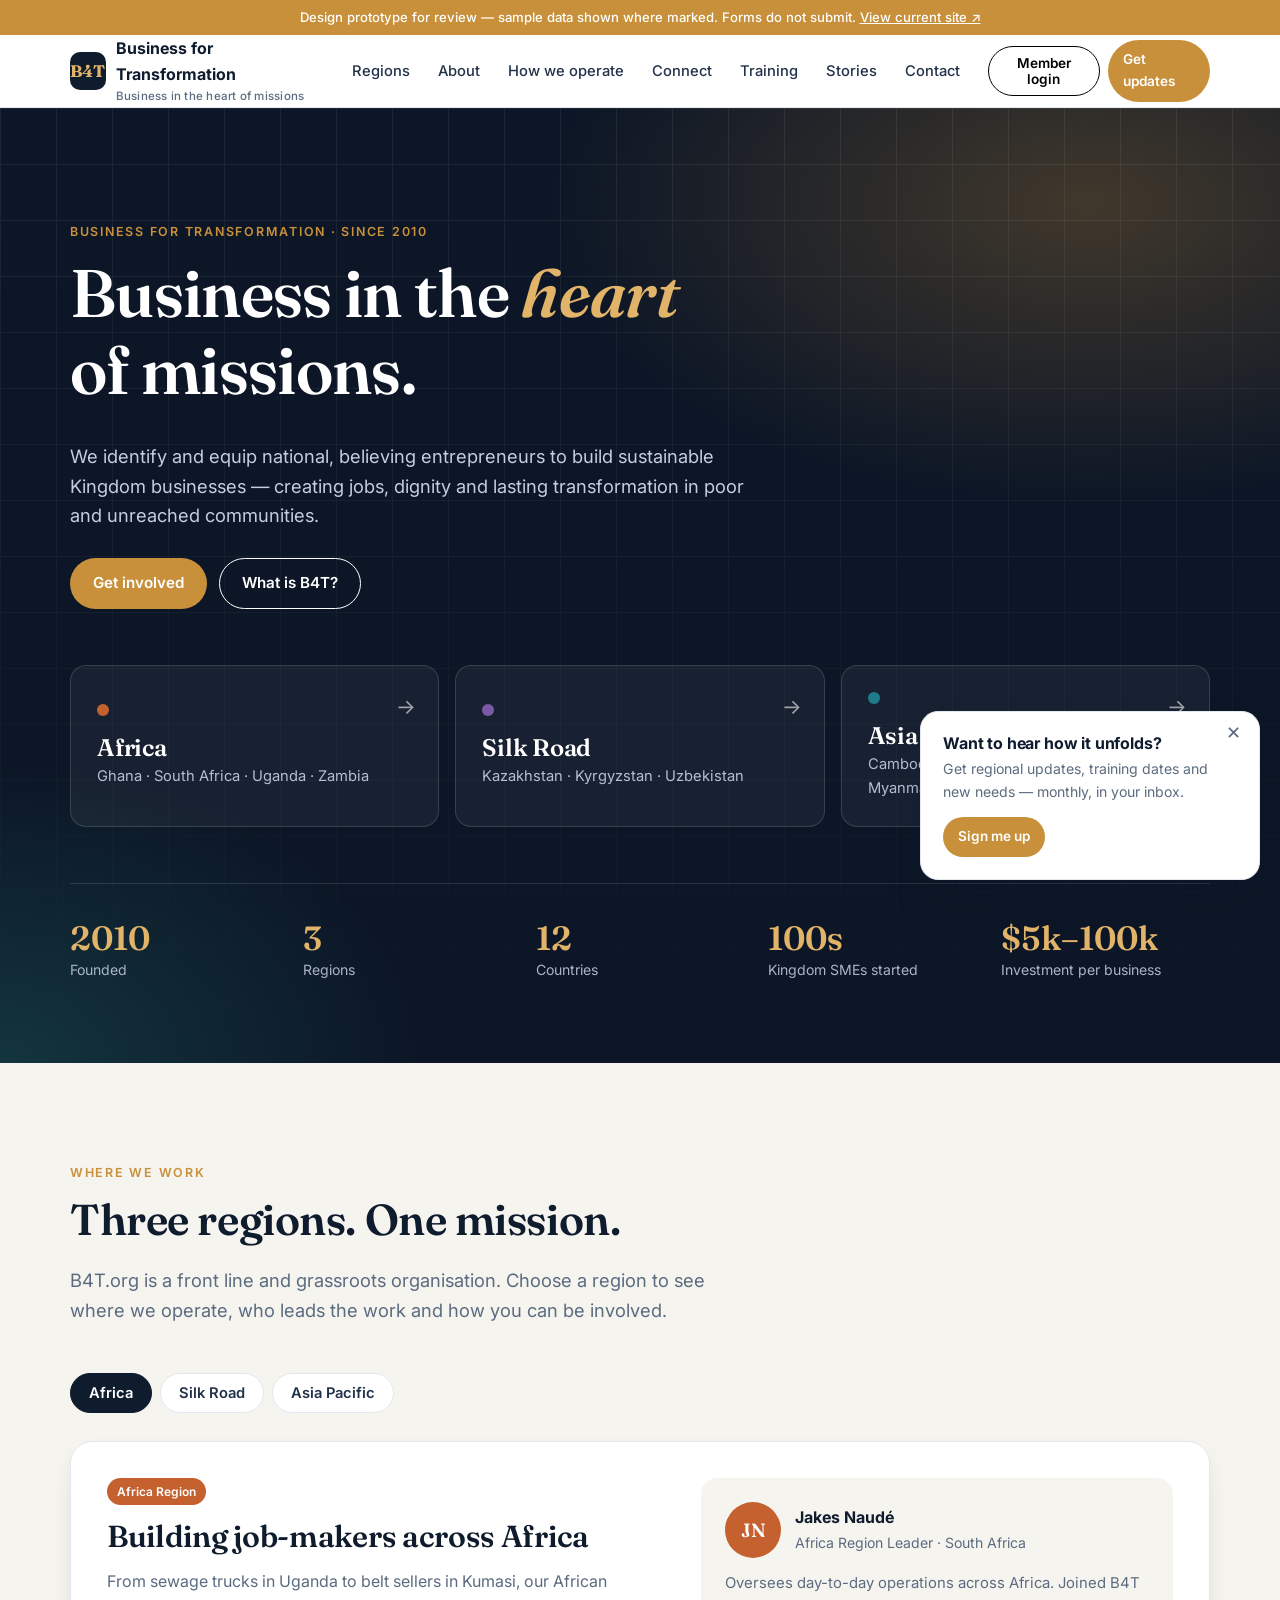
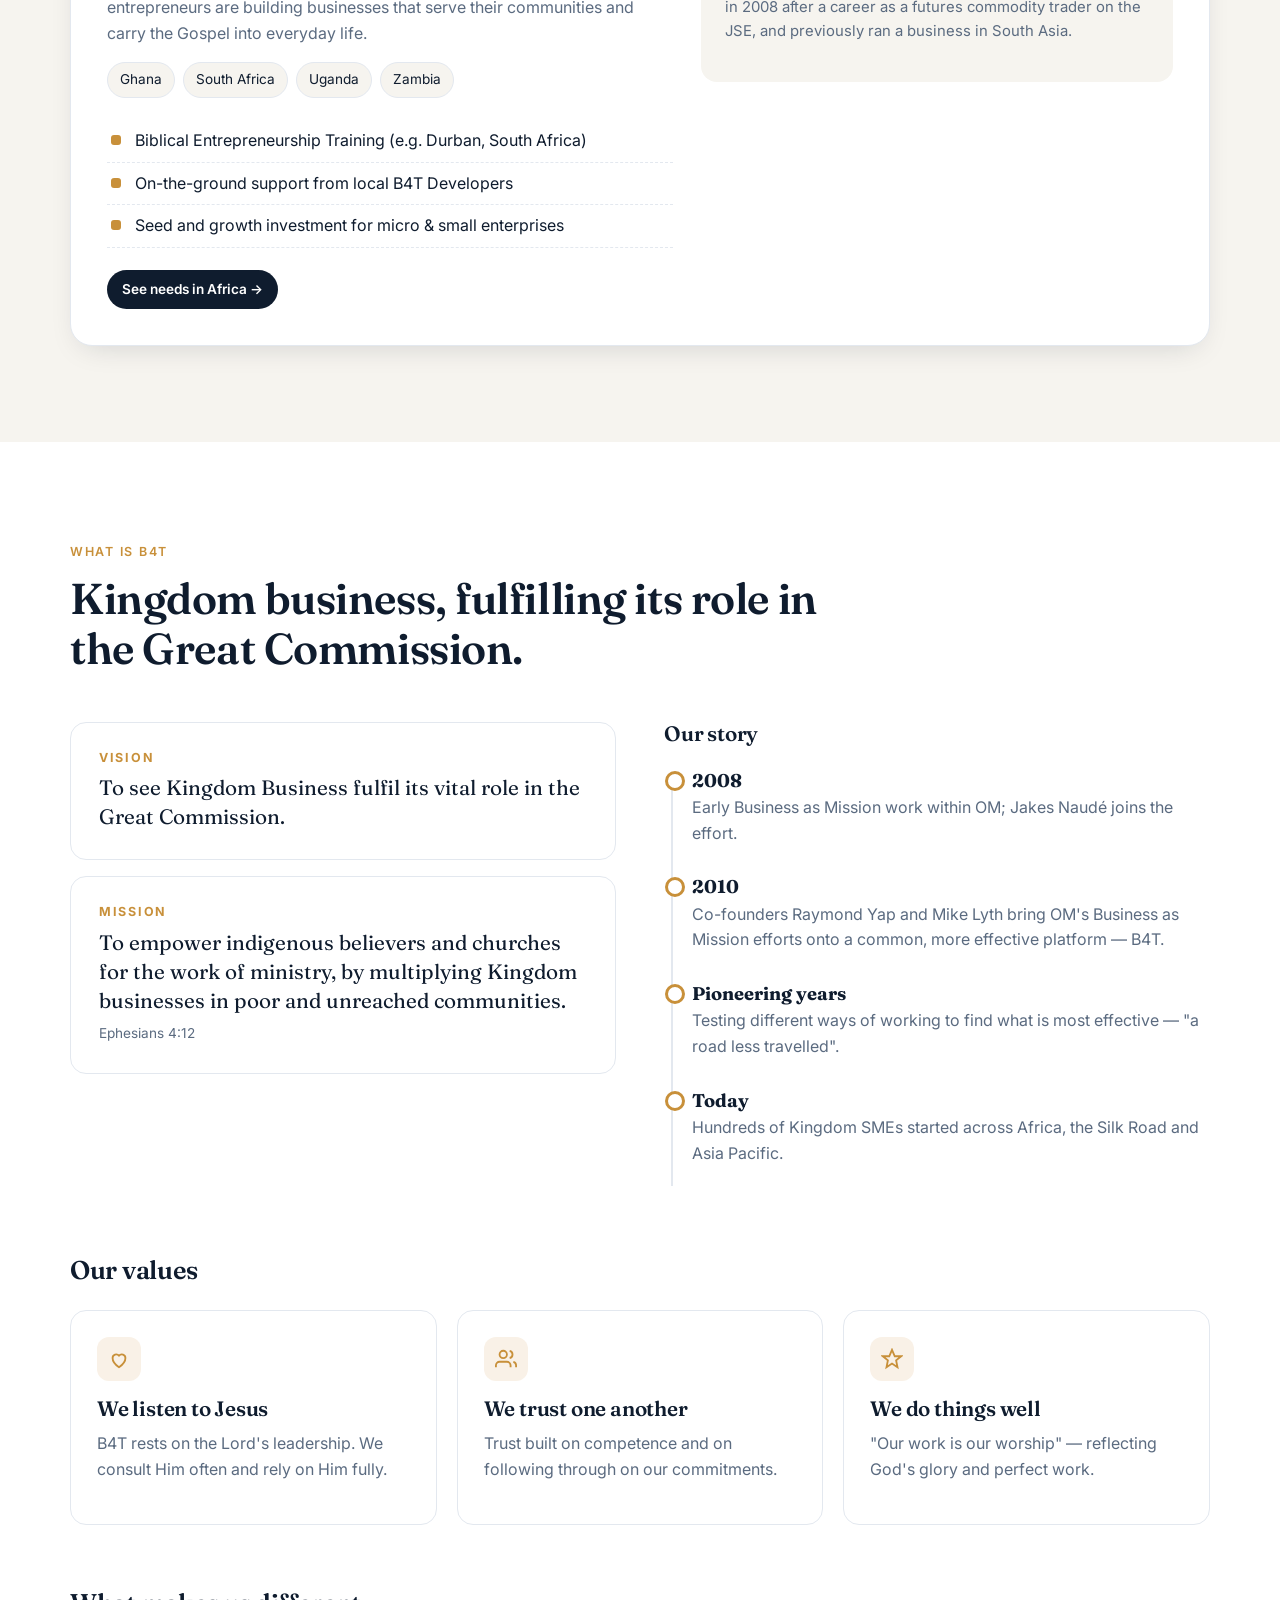
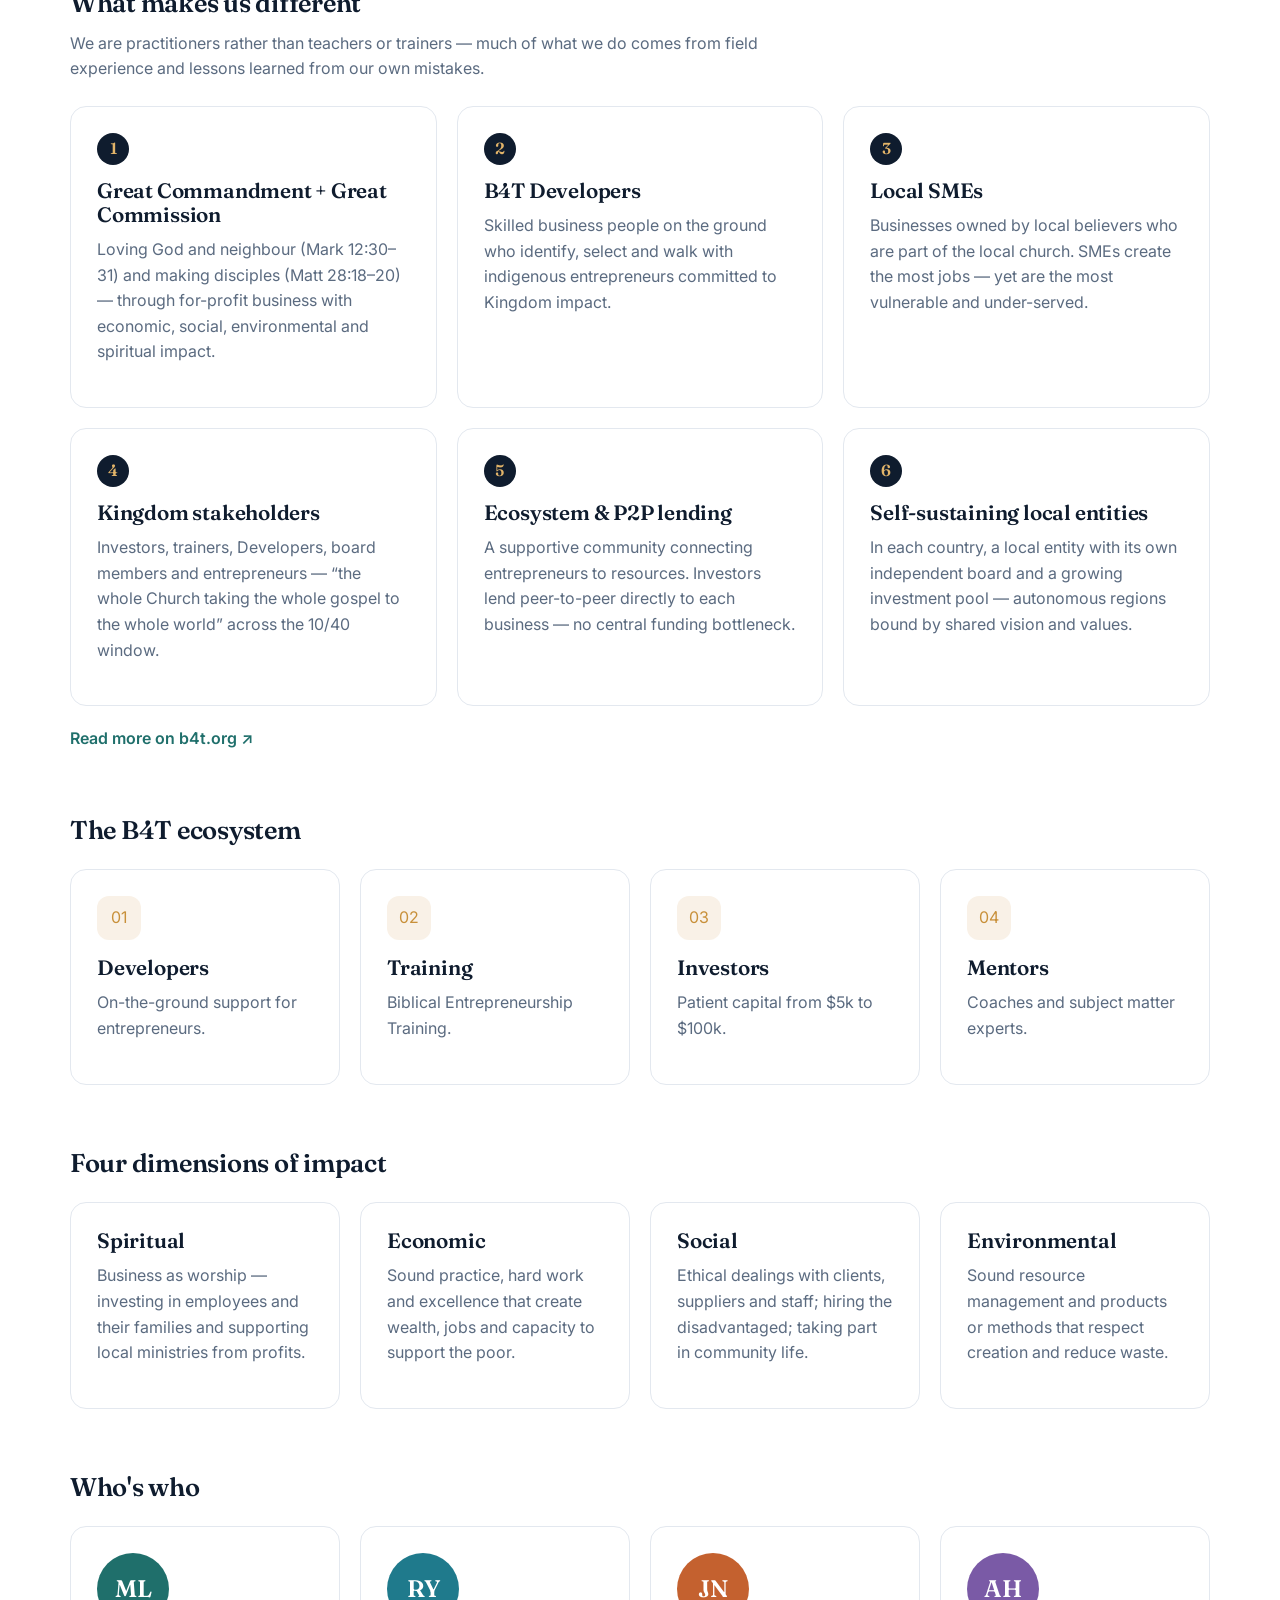
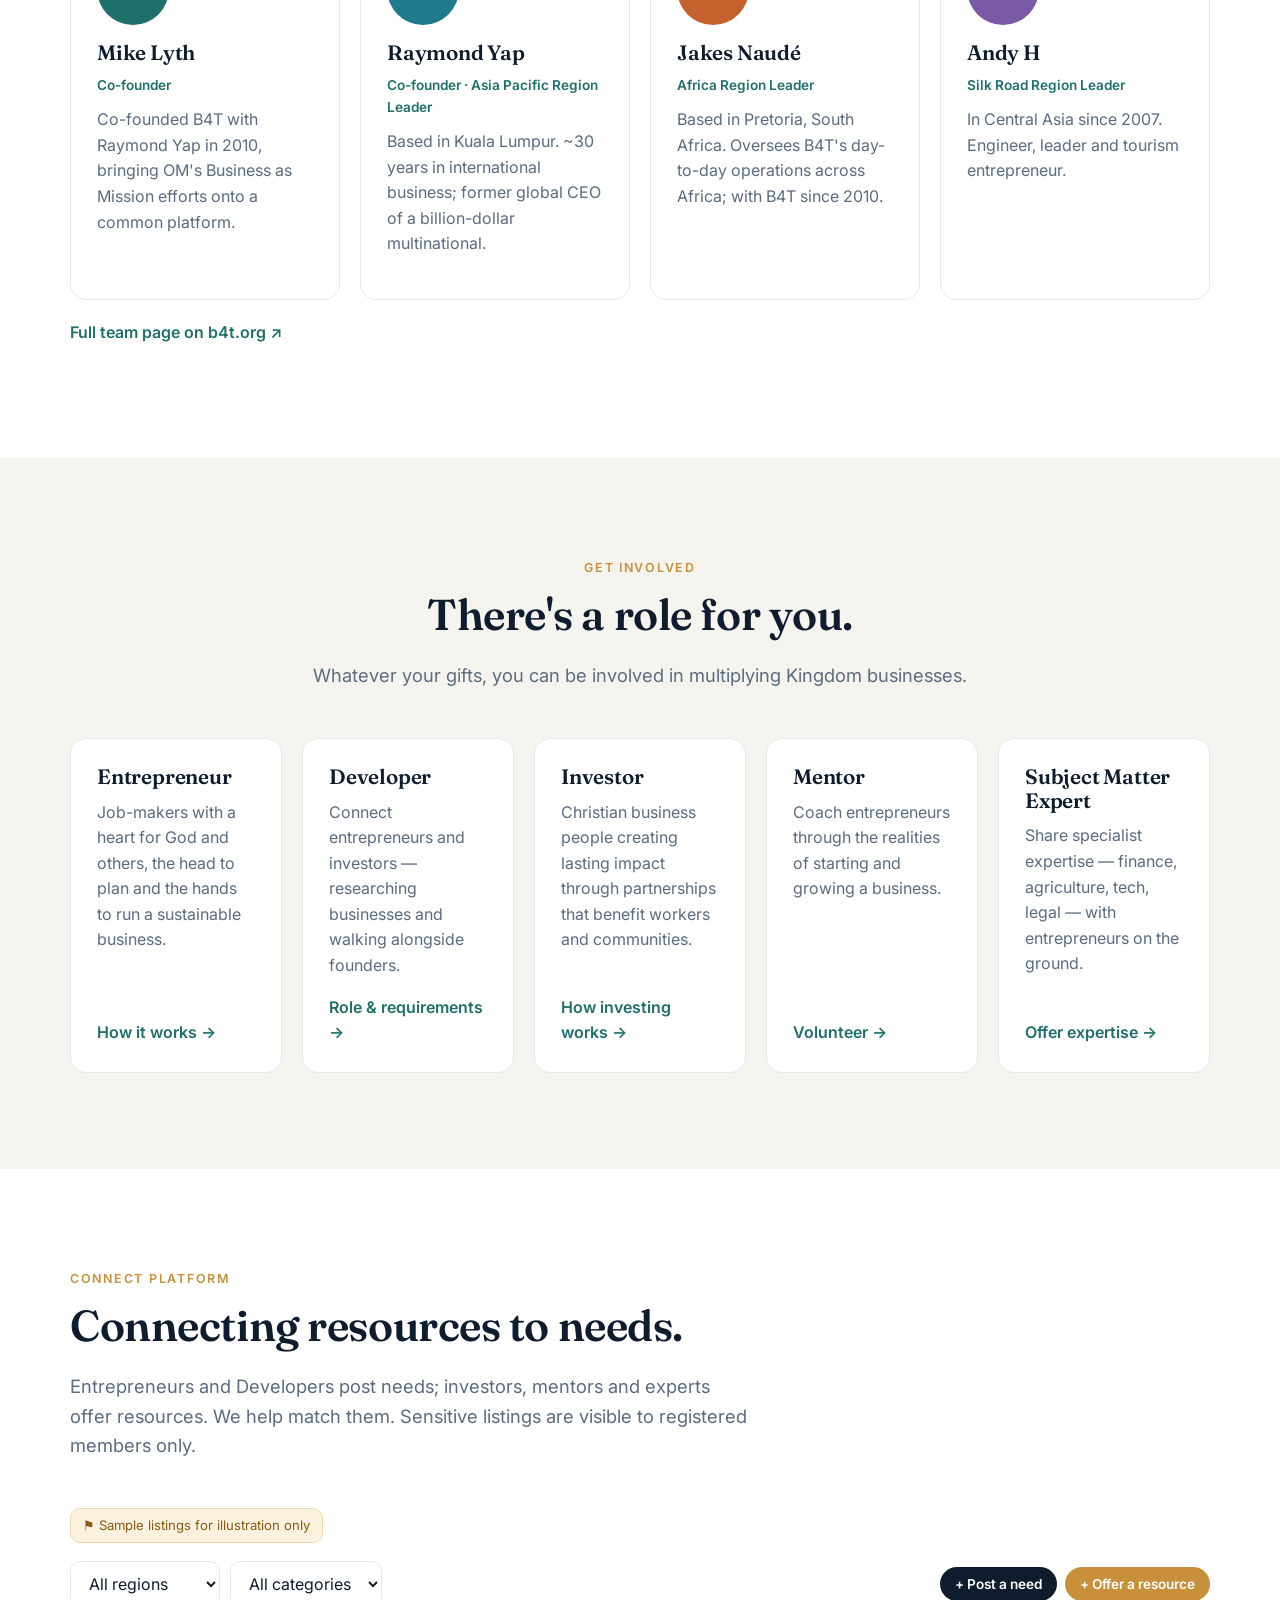
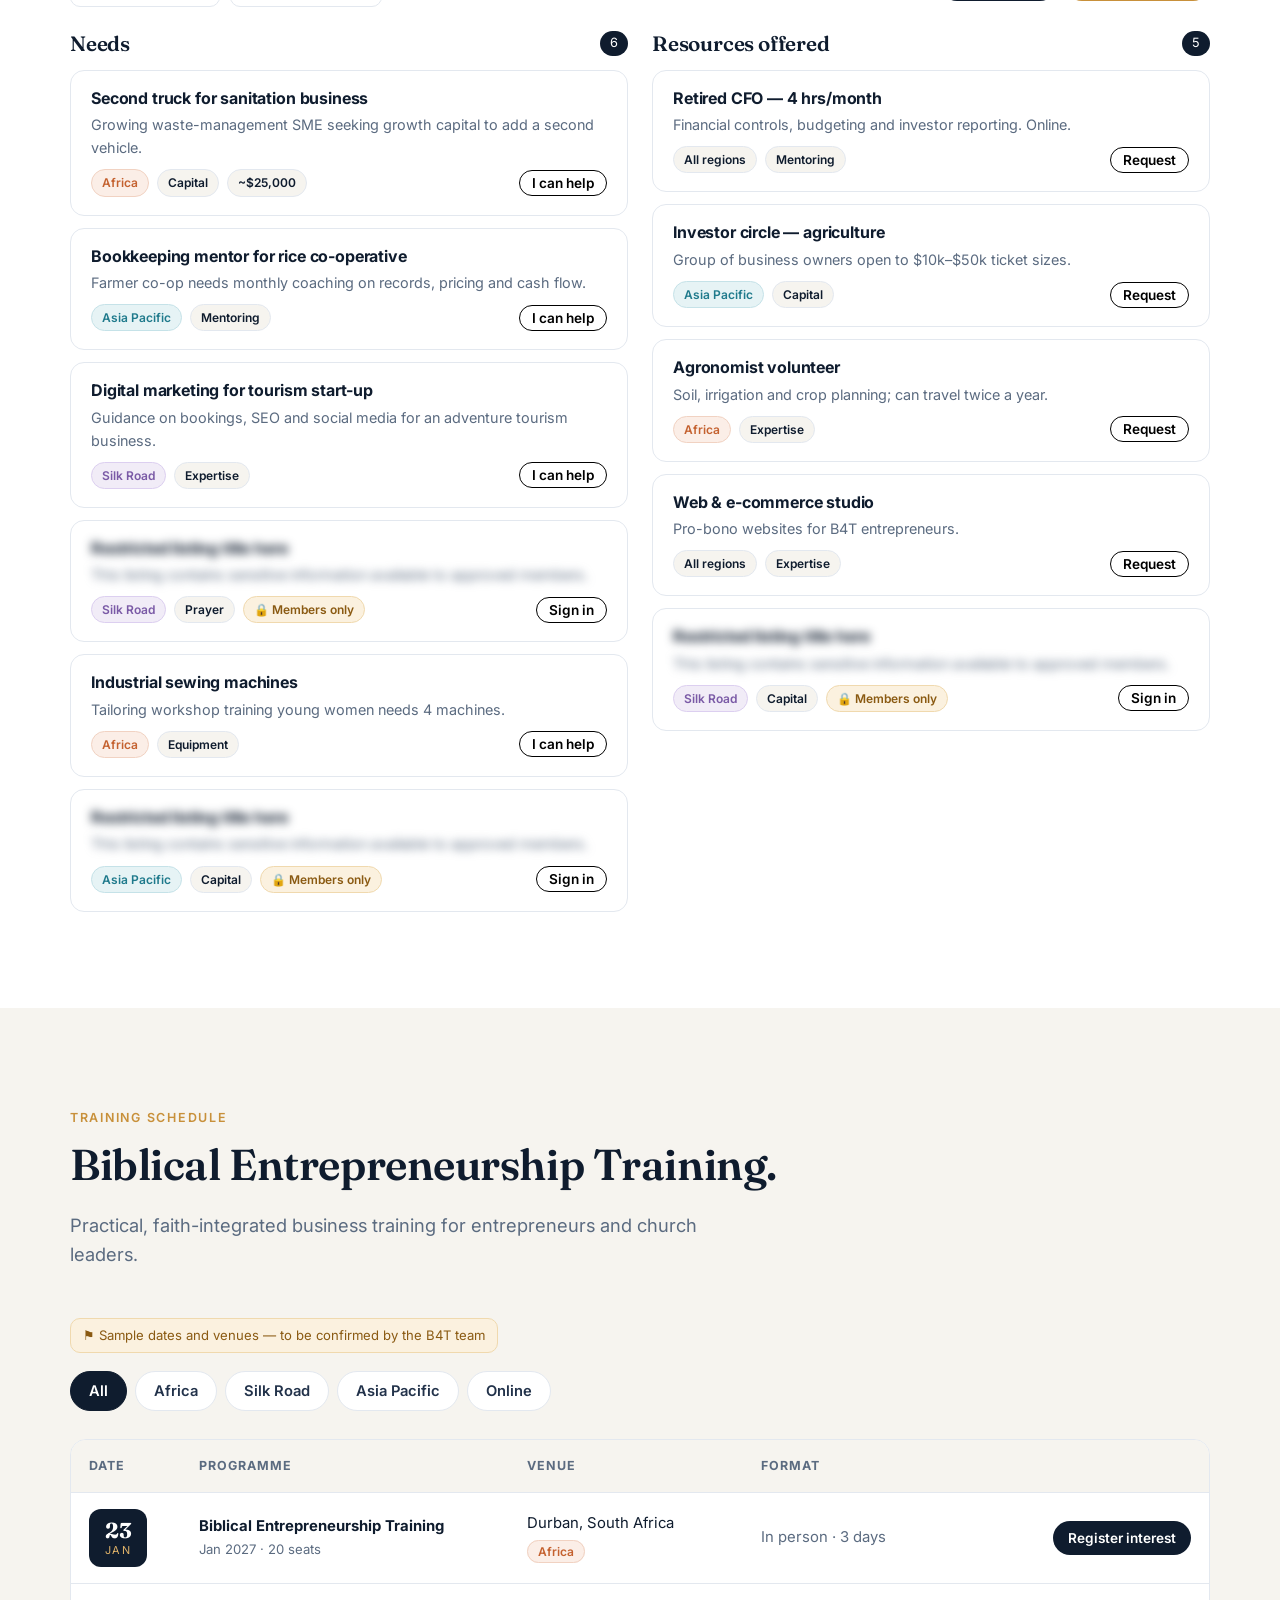
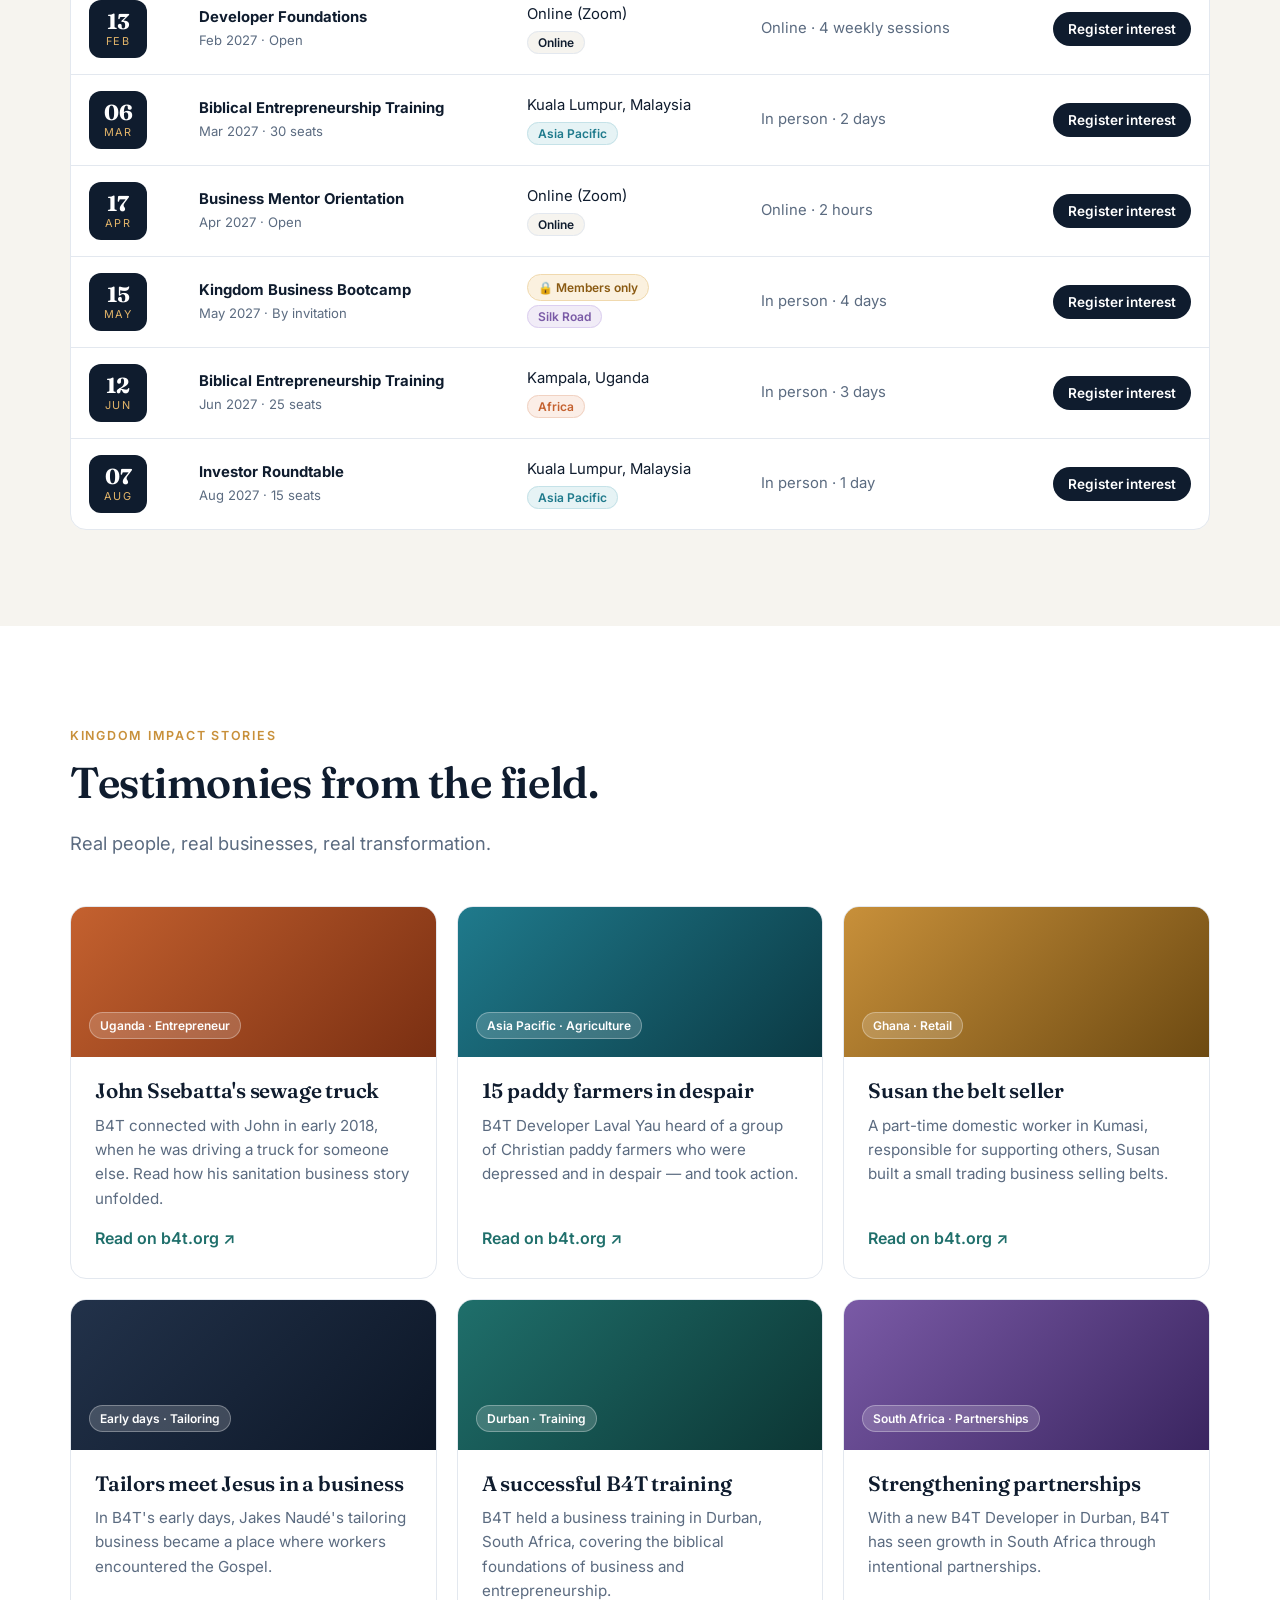
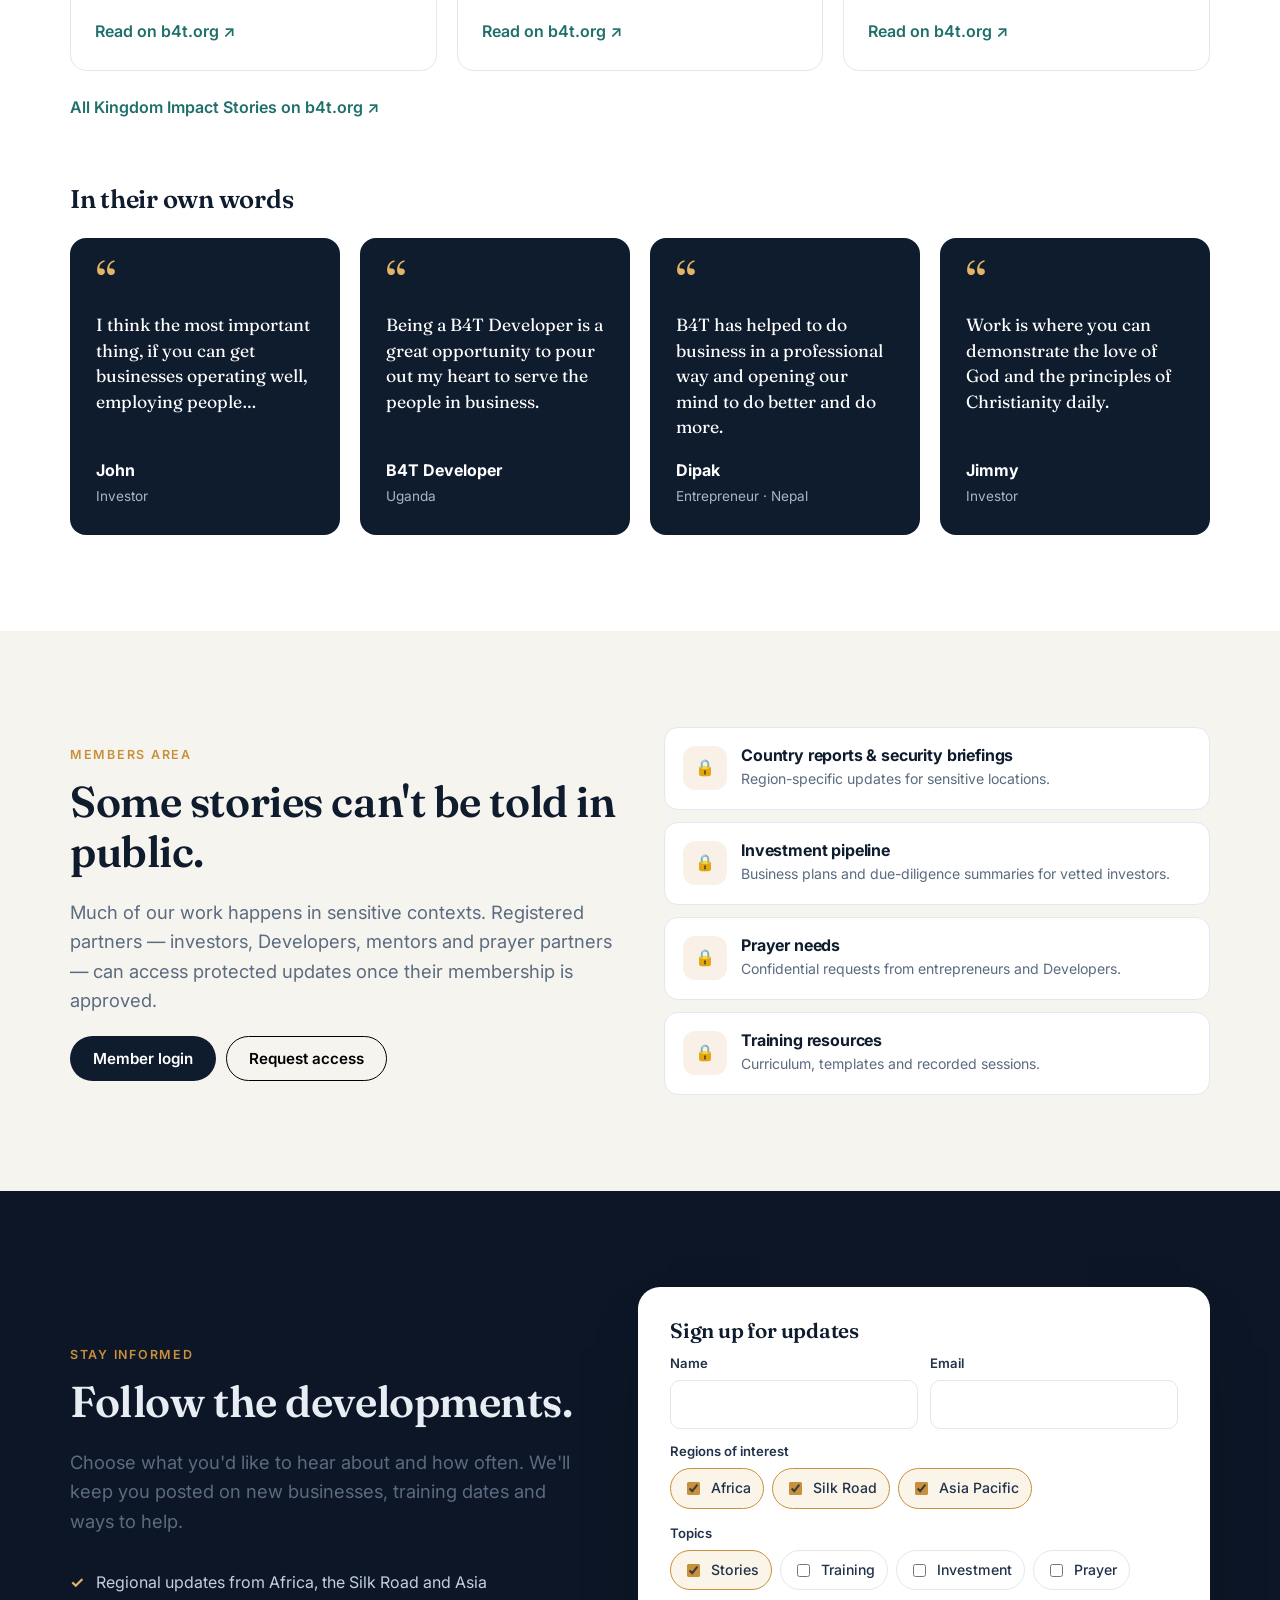
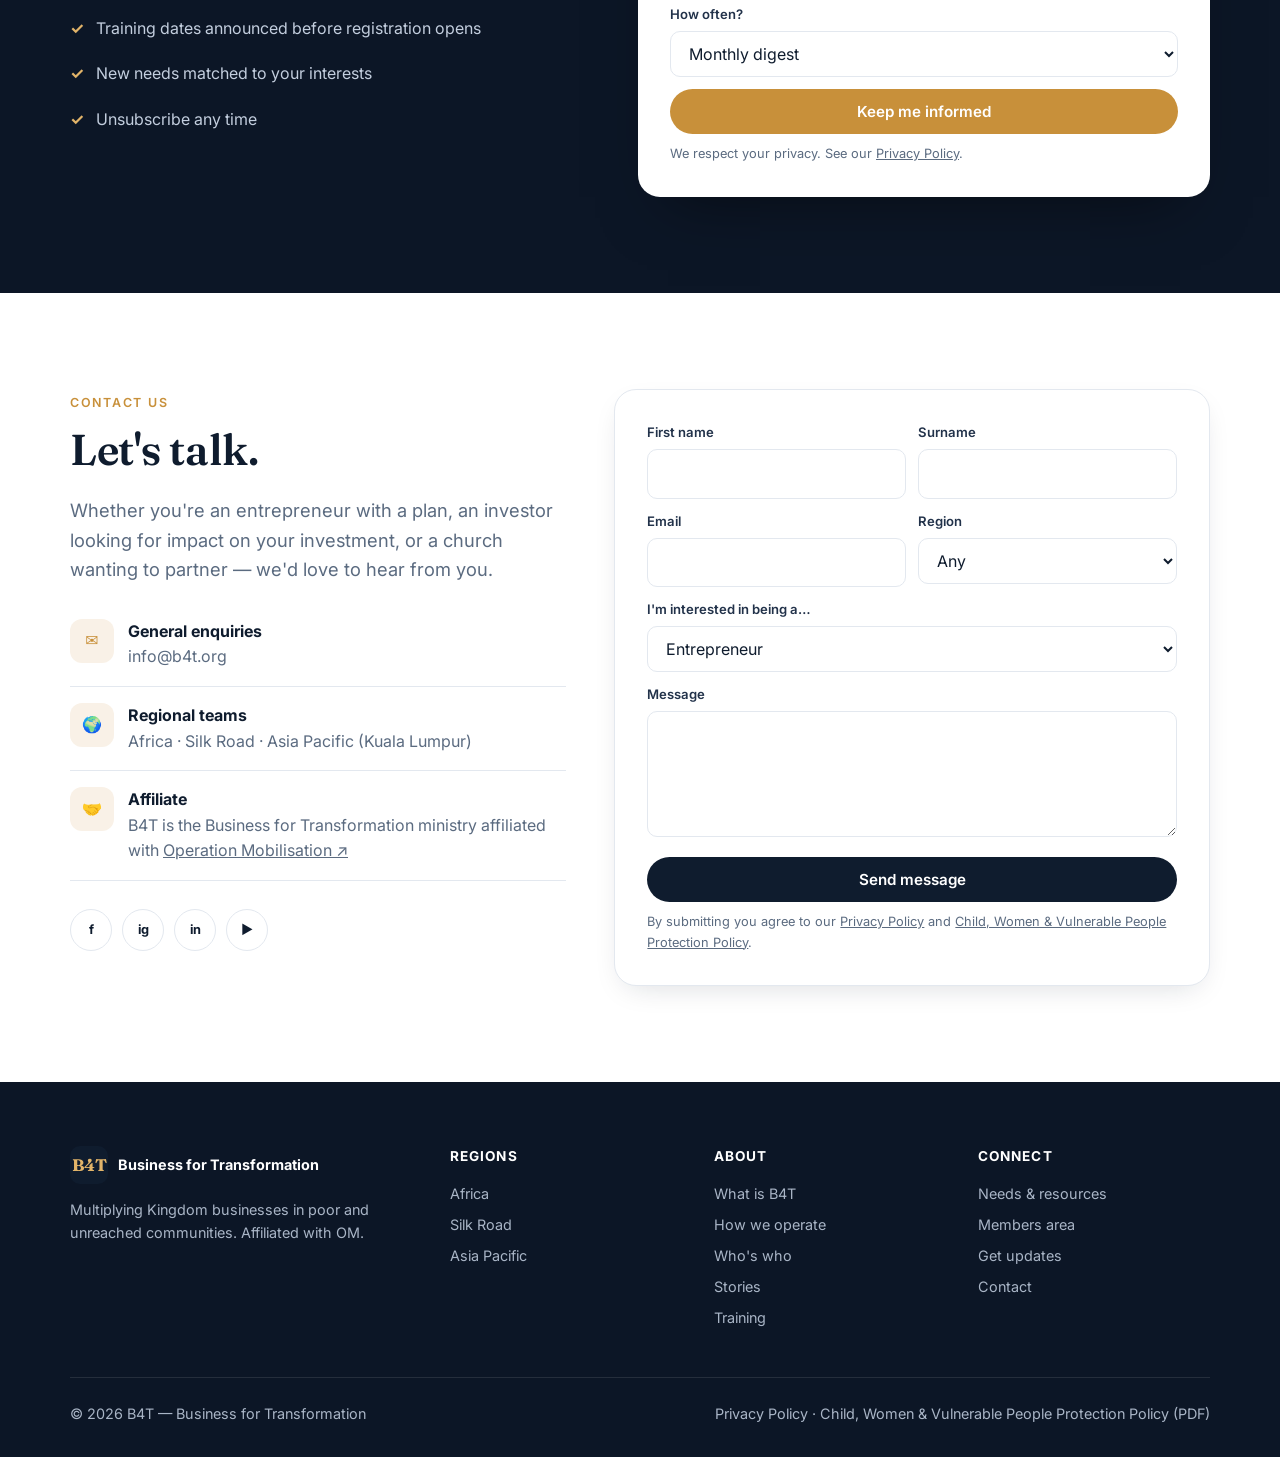
==== commit 25d6d15e: "Apply Chui En review edits (A1-A19) and B4-B7 decisions - Hero/regions/about/get-involved/how-we-ope" ====
--- a/index.html
+++ b/index.html
@@ -45,7 +45,7 @@
 <section class="hero">
   <div class="hero-grid-bg"></div>
   <div class="container">
-    <span class="eyebrow">Business as Mission · Since 2010</span>
+    <span class="eyebrow">Business for Transformation · Since 2010</span>
     <h1>Business in the <em>heart</em><br>of missions.</h1>
     <p class="lead">We identify and equip national, believing entrepreneurs to build sustainable Kingdom businesses — creating jobs, dignity and lasting transformation in poor and unreached communities.</p>
     <div class="hero-ctas">
@@ -64,7 +64,7 @@
       </button>
       <button class="region-btn asia" data-region="asia" role="listitem">
         <span class="arrow">→</span><div class="dot"></div>
-        <h3>Asia</h3><p>Cambodia · Indonesia · Myanmar · Nepal</p>
+        <h3>Asia</h3><p>Cambodia · Indonesia · Laos · Malaysia · Myanmar · Nepal</p>
       </button>
     </div>
 
@@ -84,7 +84,7 @@
     <div class="section-head">
       <span class="eyebrow">Where we work</span>
       <h2>Three regions. One mission.</h2>
-      <p class="lead">Each region is led by a practitioner who lives and works on the ground. Choose a region to see where we operate, who leads the work and how you can help.</p>
+      <p class="lead">B4T.org is a front line and grassroots organisation. Choose a region to see where we operate, who leads the work and how you can be involved.</p>
     </div>
 
     <div class="tabs" role="tablist">
@@ -135,18 +135,18 @@
       <div>
         <span class="tag" style="background:var(--asia)">Asia Pacific Region</span>
         <h3 style="font-size:1.9rem">Transforming communities across Asia</h3>
-        <p class="muted">From paddy farmers to small manufacturers, Asia Pacific entrepreneurs are building sustainable livelihoods with Kingdom values at the core.</p>
-        <div class="chips"><span class="chip">Cambodia</span><span class="chip">Indonesia</span><span class="chip">Myanmar</span><span class="chip">Nepal</span></div>
+        <p class="muted">From paddy farmers to small manufacturers, Asia Pacific entrepreneurs are building sustainable businesses with Kingdom values at the core.</p>
+        <div class="chips"><span class="chip">Cambodia</span><span class="chip">Indonesia</span><span class="chip">Laos</span><span class="chip">Malaysia</span><span class="chip">Myanmar</span><span class="chip">Nepal</span></div>
         <ul class="region-focus">
           <li>Agriculture and food-security enterprises</li>
-          <li>Developer-led business coaching</li>
+          <li>Business coaching and mentoring</li>
           <li>Investor partnerships from across the region</li>
         </ul>
         <a href="#connect" class="btn btn-dark btn-sm" data-filter-region="asia">See needs in Asia →</a>
       </div>
       <div class="leader-card">
         <div class="leader"><div class="avatar" style="background:var(--asia)">RY</div><div><b>Raymond Yap</b><br><span class="muted" style="font-size:.88rem">Co-founder &amp; Asia Pacific Leader · Kuala Lumpur</span></div></div>
-        <p class="muted" style="font-size:.93rem">Around 30 years of international business experience, including as global CEO of a billion-dollar multinational before taking early retirement to co-found B4T.</p>
+        <p class="muted" style="font-size:.93rem">30 years of international business experience, including as global CEO of a billion-dollar multinational before taking early retirement to co-found B4T.org.</p>
       </div>
     </div>
   </div>
@@ -167,7 +167,7 @@
       <div>
         <h3 style="margin-bottom:20px">Our story</h3>
         <ol class="timeline">
-          <li><b>2008</b><span class="muted">Early Business for Transformation work within OM; Jakes Naudé joins the effort.</span></li>
+          <li><b>2008</b><span class="muted">Early Business as Mission work within OM; Jakes Naudé joins the effort.</span></li>
           <li><b>2010</b><span class="muted">Co-founders Raymond Yap and Mike Lyth bring OM's Business as Mission efforts onto a common, more effective platform — B4T.</span></li>
           <li><b>Pioneering years</b><span class="muted">Testing different ways of working to find what is most effective — "a road less travelled".</span></li>
           <li><b>Today</b><span class="muted">Hundreds of Kingdom SMEs started across Africa, the Silk Road and Asia Pacific.</span></li>
@@ -185,9 +185,9 @@
     <h3 class="subhead">What makes us different</h3>
     <p class="muted" style="max-width:720px;margin-top:-12px;margin-bottom:24px">We are practitioners rather than teachers or trainers — much of what we do comes from field experience and lessons learned from our own mistakes.</p>
     <div class="grid-3 diff-grid">
-      <div class="card"><span class="num">1</span><h3>Great Commandment + Great Commission</h3><p class="muted">Loving God and neighbour (Mark 12:30–31) and making disciples (Matt 28:18–20) — both, through for-profit business with economic, social, environmental and spiritual impact.</p></div>
-      <div class="card"><span class="num">2</span><h3>B4T Developers</h3><p class="muted">Skilled business people on the ground who identify, select and walk with entrepreneurs committed to Kingdom impact.</p></div>
-      <div class="card"><span class="num">3</span><h3>National SMEs</h3><p class="muted">Businesses owned by nationals, who carry the local church. SMEs create the most jobs — yet are the most vulnerable and under-served.</p></div>
+      <div class="card"><span class="num">1</span><h3>Great Commandment + Great Commission</h3><p class="muted">Loving God and neighbour (Mark 12:30–31) and making disciples (Matt 28:18–20) — through for-profit business with economic, social, environmental and spiritual impact.</p></div>
+      <div class="card"><span class="num">2</span><h3>B4T Developers</h3><p class="muted">Skilled business people on the ground who identify, select and walk with indigenous entrepreneurs committed to Kingdom impact.</p></div>
+      <div class="card"><span class="num">3</span><h3>Local SMEs</h3><p class="muted">Businesses owned by local believers who are part of the local church. SMEs create the most jobs — yet are the most vulnerable and under-served.</p></div>
       <div class="card"><span class="num">4</span><h3>Kingdom stakeholders</h3><p class="muted">Investors, trainers, Developers, board members and entrepreneurs — “the whole Church taking the whole gospel to the whole world” across the 10/40 window.</p></div>
       <div class="card"><span class="num">5</span><h3>Ecosystem &amp; P2P lending</h3><p class="muted">A supportive community connecting entrepreneurs to resources. Investors lend peer-to-peer directly to each business — no central funding bottleneck.</p></div>
       <div class="card"><span class="num">6</span><h3>Self-sustaining local entities</h3><p class="muted">In each country, a local entity with its own independent board and a growing investment pool — autonomous regions bound by shared vision and values.</p></div>
@@ -212,10 +212,10 @@
 
     <h3 class="subhead" id="team">Who's who</h3>
     <div class="grid-4 team-grid">
+      <div class="card team-card"><div class="avatar" style="background:var(--teal)">ML</div><h3>Mike Lyth</h3><div class="role">Co-founder</div><p class="muted">Co-founded B4T with Raymond Yap in 2010, bringing OM's Business as Mission efforts onto a common platform.</p></div>
       <div class="card team-card"><div class="avatar" style="background:var(--asia)">RY</div><h3>Raymond Yap</h3><div class="role">Co-founder · Asia Pacific Region Leader</div><p class="muted">Based in Kuala Lumpur. ~30 years in international business; former global CEO of a billion-dollar multinational.</p></div>
-      <div class="card team-card"><div class="avatar" style="background:var(--africa)">JN</div><h3>Jakes Naudé</h3><div class="role">Africa Region Leader</div><p class="muted">Based in South Africa. Oversees B4T's day-to-day operations across Africa; with B4T since 2008.</p></div>
-      <div class="card team-card"><div class="avatar" style="background:var(--silk)">AH</div><h3>Andy H</h3><div class="role">Silk Road Region Leader</div><p class="muted">In Central Asia since 2007. Engineer, leader and tourism entrepreneur; leads B4T's media team.</p></div>
-      <div class="card team-card"><div class="avatar" style="background:var(--teal)">ML</div><h3>Mike Lyth</h3><div class="role">Co-founder</div><p class="muted">Co-founded B4T with Raymond Yap in 2010, bringing OM's Business as Mission efforts onto a common platform.</p></div>
+      <div class="card team-card"><div class="avatar" style="background:var(--africa)">JN</div><h3>Jakes Naudé</h3><div class="role">Africa Region Leader</div><p class="muted">Based in Pretoria, South Africa. Oversees B4T's day-to-day operations across Africa; with B4T since 2010.</p></div>
+      <div class="card team-card"><div class="avatar" style="background:var(--silk)">AH</div><h3>Andy H</h3><div class="role">Silk Road Region Leader</div><p class="muted">In Central Asia since 2007. Engineer, leader and tourism entrepreneur.</p></div>
     </div>
     <p style="margin-top:20px"><a class="text-link" href="https://b4t.org/our-team/" target="_blank" rel="noopener">Full team page on b4t.org <span aria-hidden="true">↗</span></a></p>
   </div>
@@ -227,7 +227,7 @@
     <div class="section-head center">
       <span class="eyebrow">Get involved</span>
       <h2>There's a role for you.</h2>
-      <p class="lead">Whatever your gifts, you can help multiply Kingdom businesses.</p>
+      <p class="lead">Whatever your gifts, you can be involved in multiplying Kingdom businesses.</p>
     </div>
     <div class="grid-4" style="grid-template-columns:repeat(auto-fit,minmax(210px,1fr))">
       <div class="card role-card"><h3>Entrepreneur</h3><p class="muted">Job-makers with a heart for God and others, the head to plan and the hands to run a sustainable business.</p><a href="how-we-operate.html#entrepreneur">How it works →</a></div>
@@ -278,7 +278,7 @@
     <div class="section-head">
       <span class="eyebrow">Training schedule</span>
       <h2>Biblical Entrepreneurship Training.</h2>
-      <p class="lead">Practical, faith-integrated business training for entrepreneurs, Developers and church leaders.</p>
+      <p class="lead">Practical, faith-integrated business training for entrepreneurs and church leaders.</p>
     </div>
     <div class="sample-note">⚑ Sample dates and venues — to be confirmed by the B4T team</div>
     <div class="tabs" id="trainingFilter">
@@ -410,11 +410,11 @@
     <div>
       <span class="eyebrow">Contact us</span>
       <h2>Let's talk.</h2>
-      <p class="lead">Whether you're an entrepreneur with a plan, an investor looking for impact, or a church wanting to partner — we'd love to hear from you.</p>
+      <p class="lead">Whether you're an entrepreneur with a plan, an investor looking for impact on your investment, or a church wanting to partner — we'd love to hear from you.</p>
       <ul class="contact-list">
-        <li><div class="icon">✉</div><div><b>General enquiries</b><br><span class="muted">info@b4t.org <em>(placeholder)</em></span></div></li>
+        <li><div class="icon">✉</div><div><b>General enquiries</b><br><span class="muted">info@b4t.org</span></div></li>
         <li><div class="icon">🌍</div><div><b>Regional teams</b><br><span class="muted">Africa · Silk Road · Asia Pacific (Kuala Lumpur)</span></div></li>
-        <li><div class="icon">🤝</div><div><b>Part of OM</b><br><span class="muted">B4T is the Business for Transformation ministry of <a href="https://www.uk.om.org/" target="_blank" rel="noopener">Operation Mobilisation <span aria-hidden="true">↗</span></a></span></div></li>
+        <li><div class="icon">🤝</div><div><b>Affiliate</b><br><span class="muted">B4T is the Business for Transformation ministry affiliated with <a href="https://www.uk.om.org/" target="_blank" rel="noopener">Operation Mobilisation <span aria-hidden="true">↗</span></a></span></div></li>
       </ul>
       <div class="socials">
         <a href="https://www.facebook.com/Business4Transform" target="_blank" rel="noopener" aria-label="Facebook">f</a>
@@ -448,7 +448,7 @@
     <div class="footer-grid">
       <div>
         <a href="#top" class="brand" style="color:#fff;margin-bottom:14px"><span class="brand-mark">B4T</span><span>Business for Transformation</span></a>
-        <p style="max-width:320px">Multiplying Kingdom businesses in poor and unreached communities. A ministry of <a href="https://www.uk.om.org/" target="_blank" rel="noopener">OM</a>.</p>
+        <p style="max-width:320px">Multiplying Kingdom businesses in poor and unreached communities. Affiliated with <a href="https://www.uk.om.org/" target="_blank" rel="noopener">OM</a>.</p>
       </div>
       <div><h5>Regions</h5><ul><li><a href="#regions" data-region-link="africa">Africa</a></li><li><a href="#regions" data-region-link="silk">Silk Road</a></li><li><a href="#regions" data-region-link="asia">Asia Pacific</a></li></ul></div>
       <div><h5>About</h5><ul><li><a href="#about">What is B4T</a></li><li><a href="how-we-operate.html">How we operate</a></li><li><a href="#team">Who's who</a></li><li><a href="#stories">Stories</a></li><li><a href="#training">Training</a></li></ul></div>
--- a/styles.css
+++ b/styles.css
@@ -46,7 +46,7 @@
 .brand-mark{width:38px;height:38px;border-radius:10px;background:var(--ink);color:var(--gold-2);display:grid;place-items:center;font-family:"Fraunces",serif;font-size:1.05rem}
 .brand small{display:block;font-weight:500;font-size:.72rem;color:var(--muted);letter-spacing:.02em}
 .nav-links{display:flex;gap:4px;list-style:none;margin:0;padding:0}
-.nav-links a{text-decoration:none;font-size:.92rem;font-weight:500;padding:8px 12px;border-radius:8px;color:var(--ink-2)}
+.nav-links a{white-space:nowrap;text-decoration:none;font-size:.92rem;font-weight:500;padding:8px 12px;border-radius:8px;color:var(--ink-2)}
 .nav-links a:hover{background:var(--bg-soft)}
 .nav-actions{display:flex;gap:8px;align-items:center}
 .menu-btn{display:none;background:none;border:0;font-size:1.6rem;cursor:pointer;color:var(--ink)}
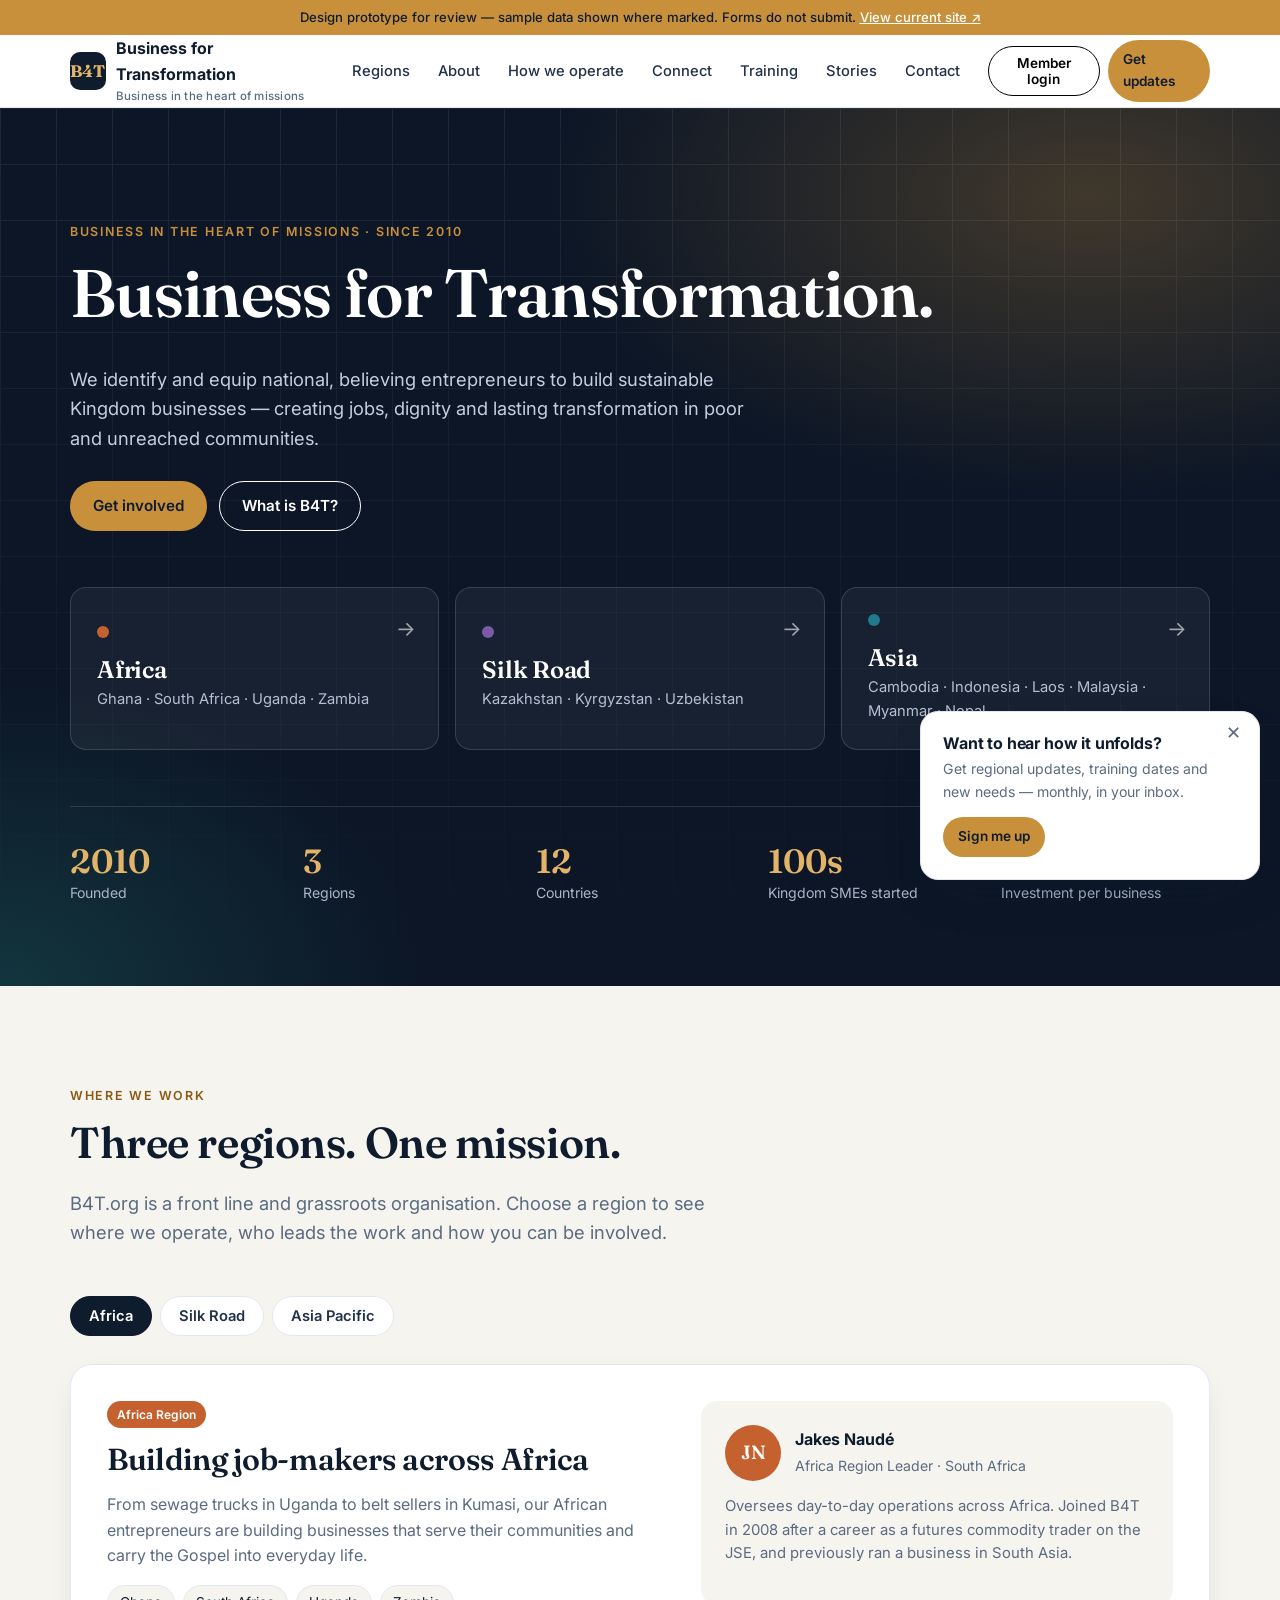
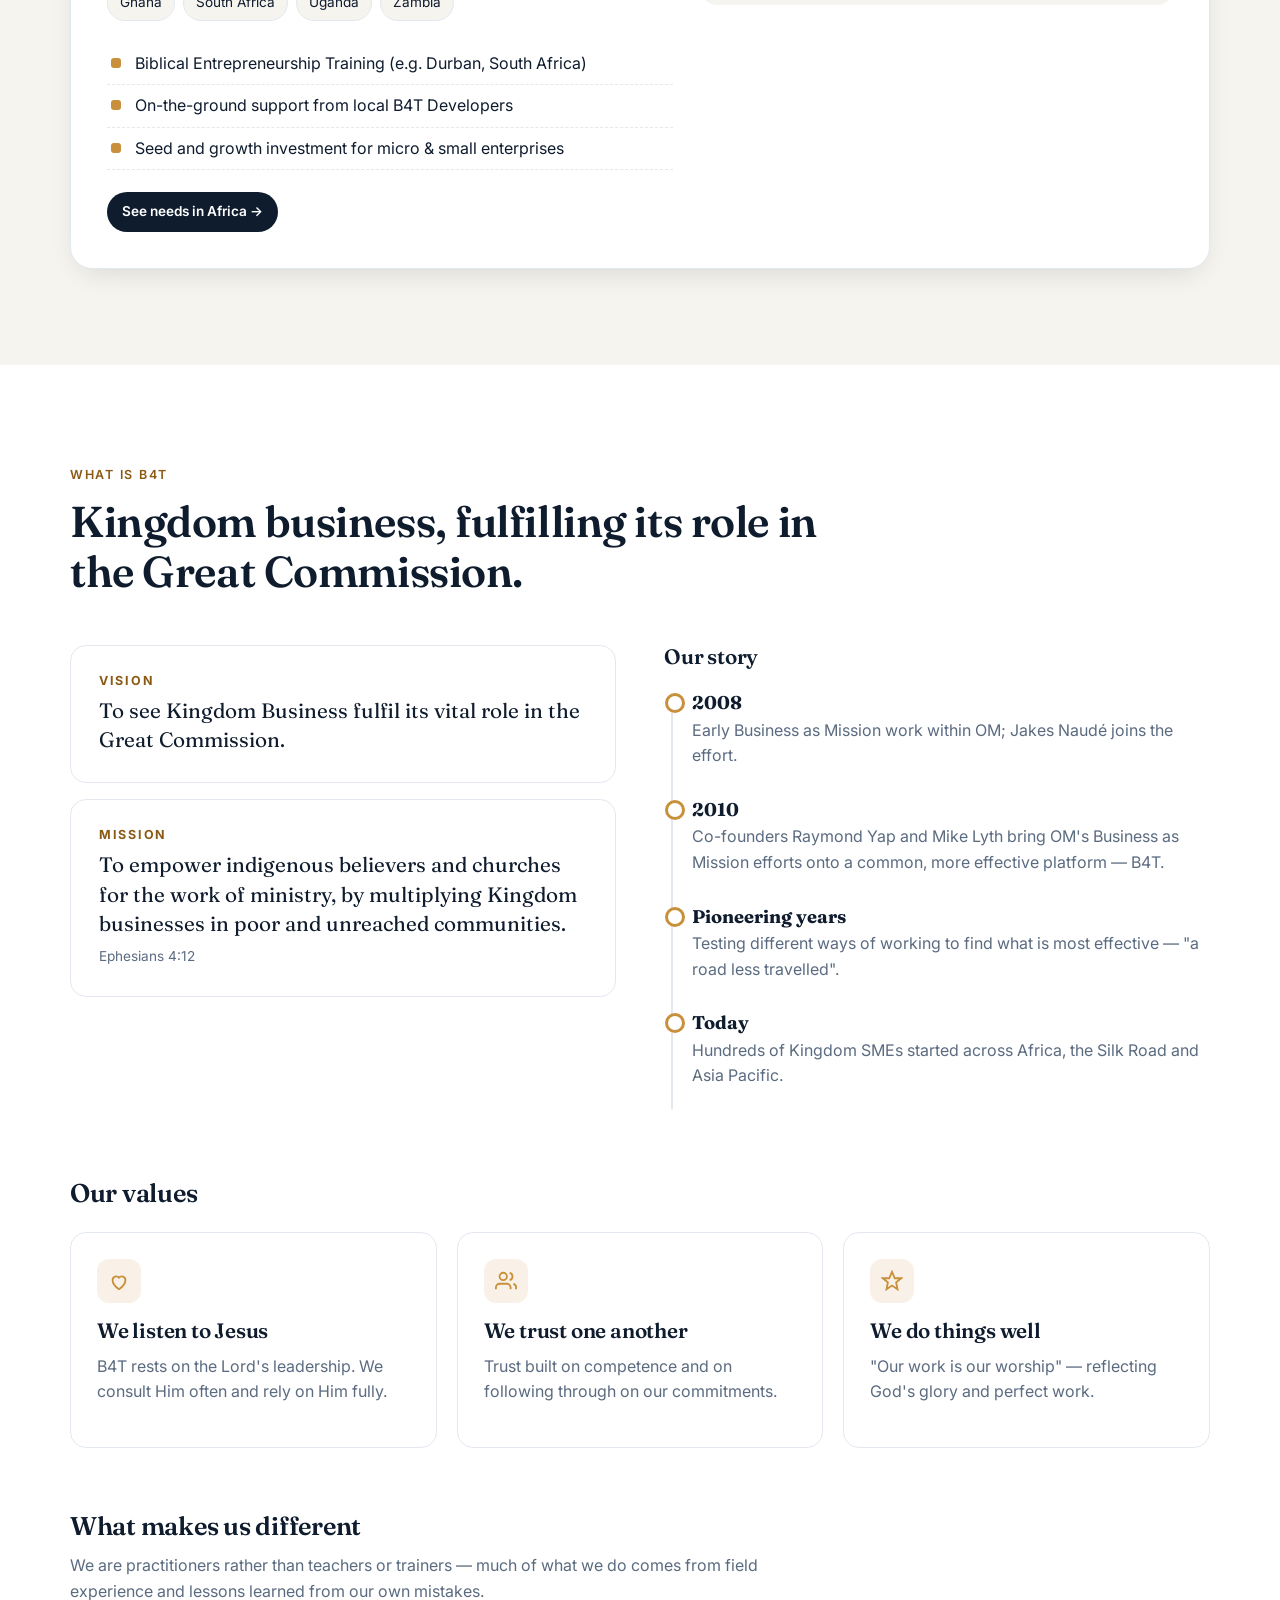
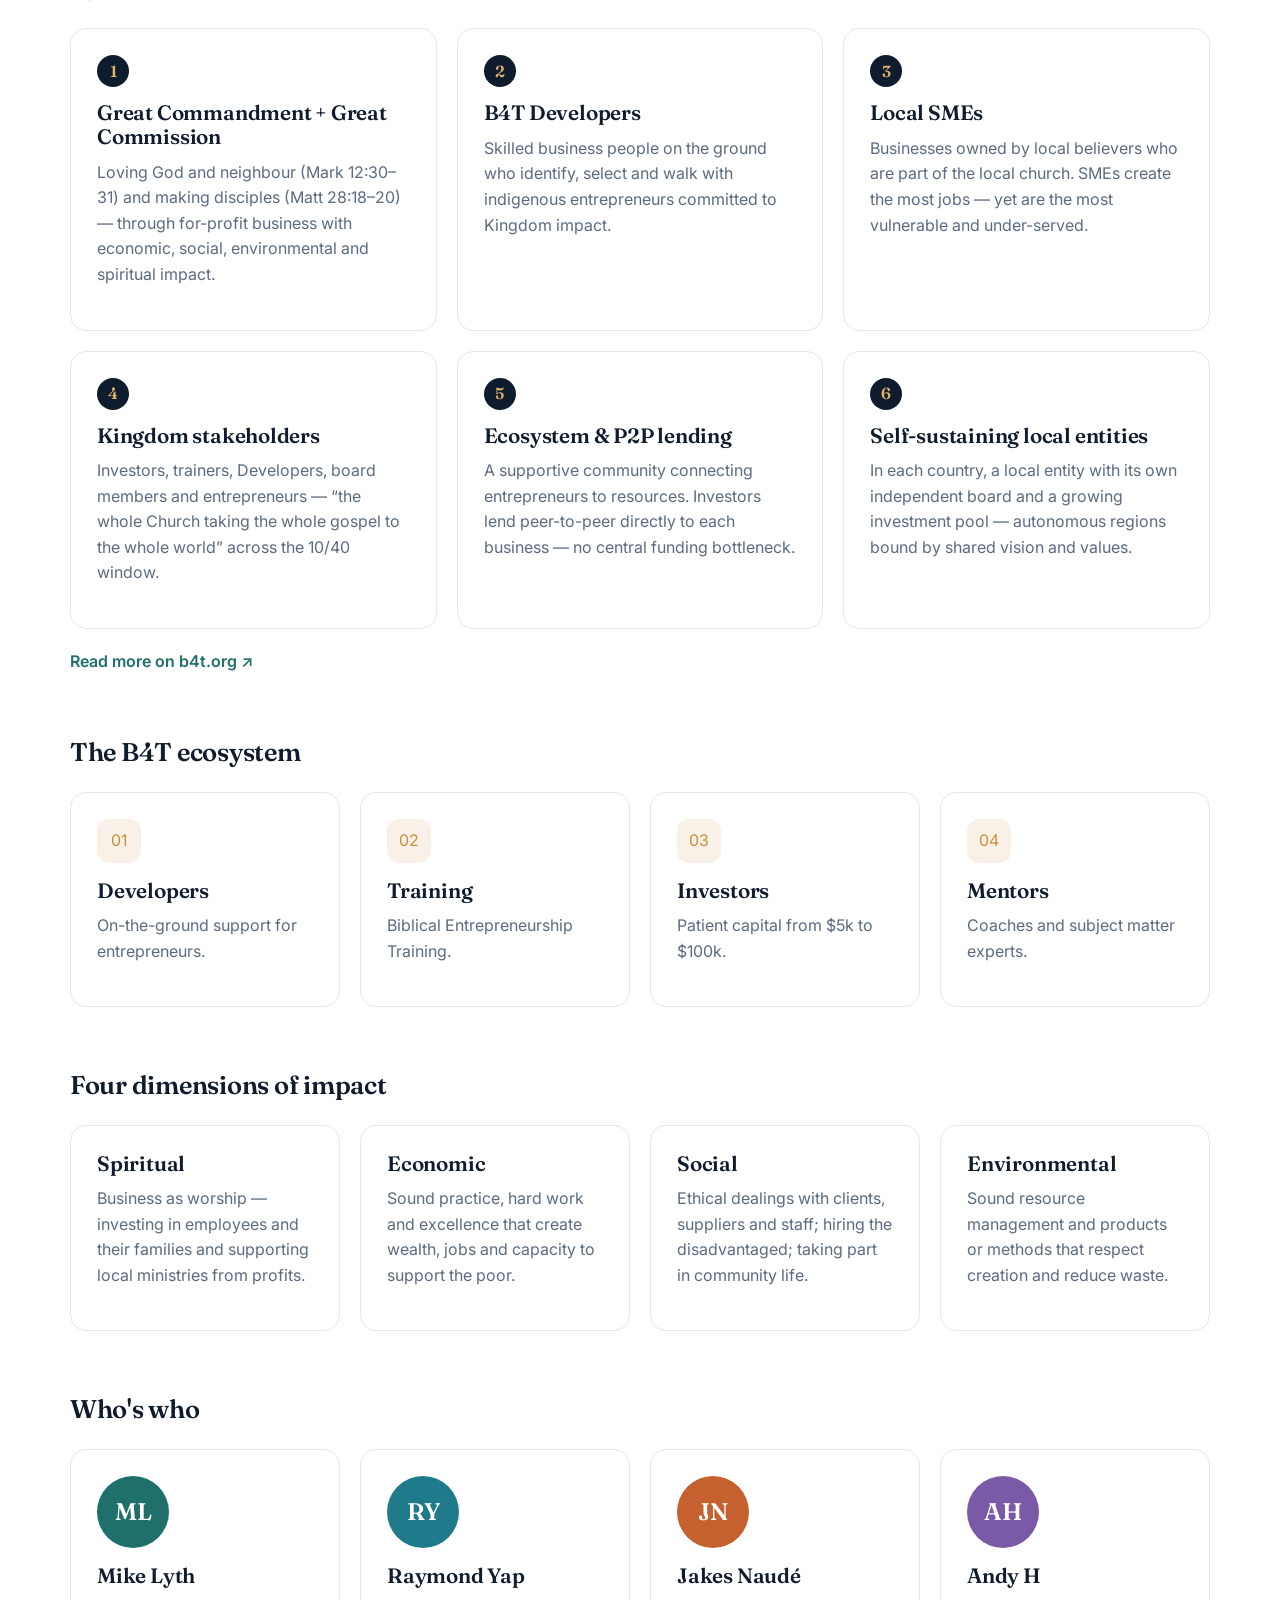
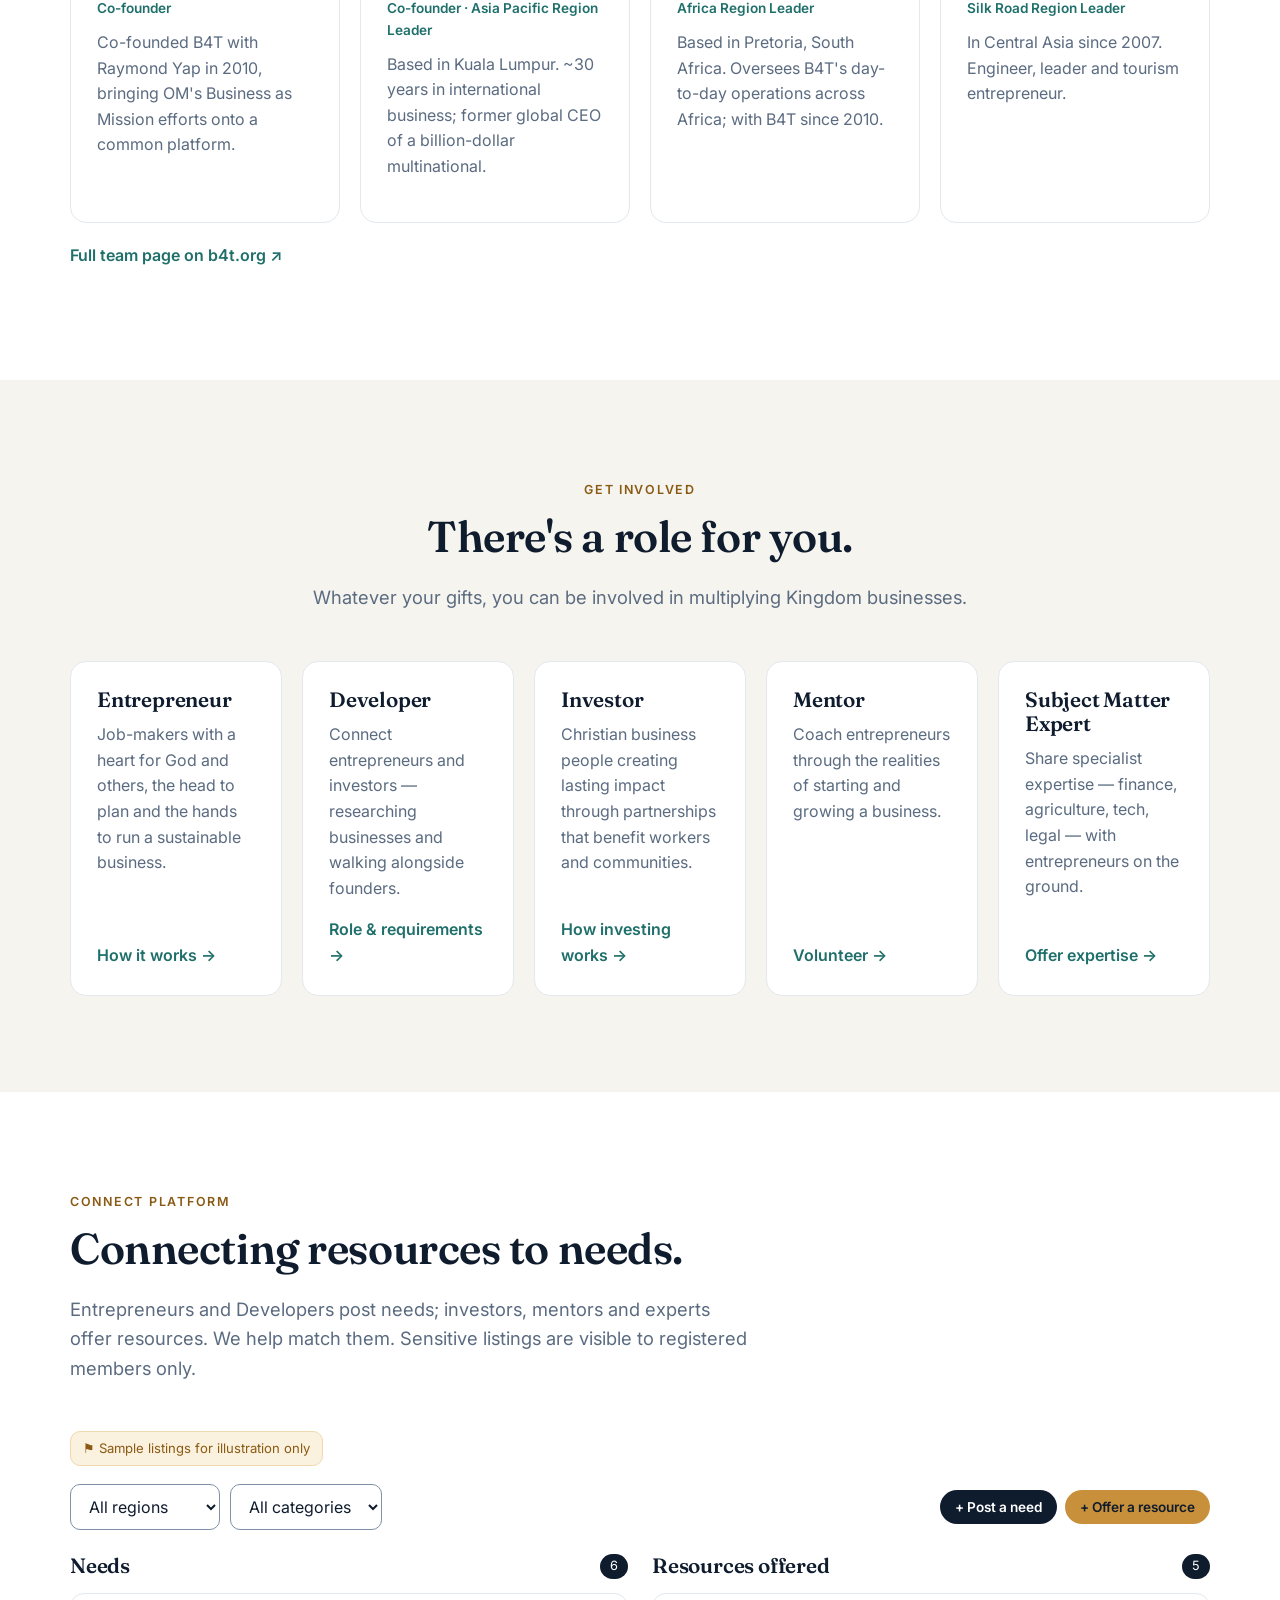
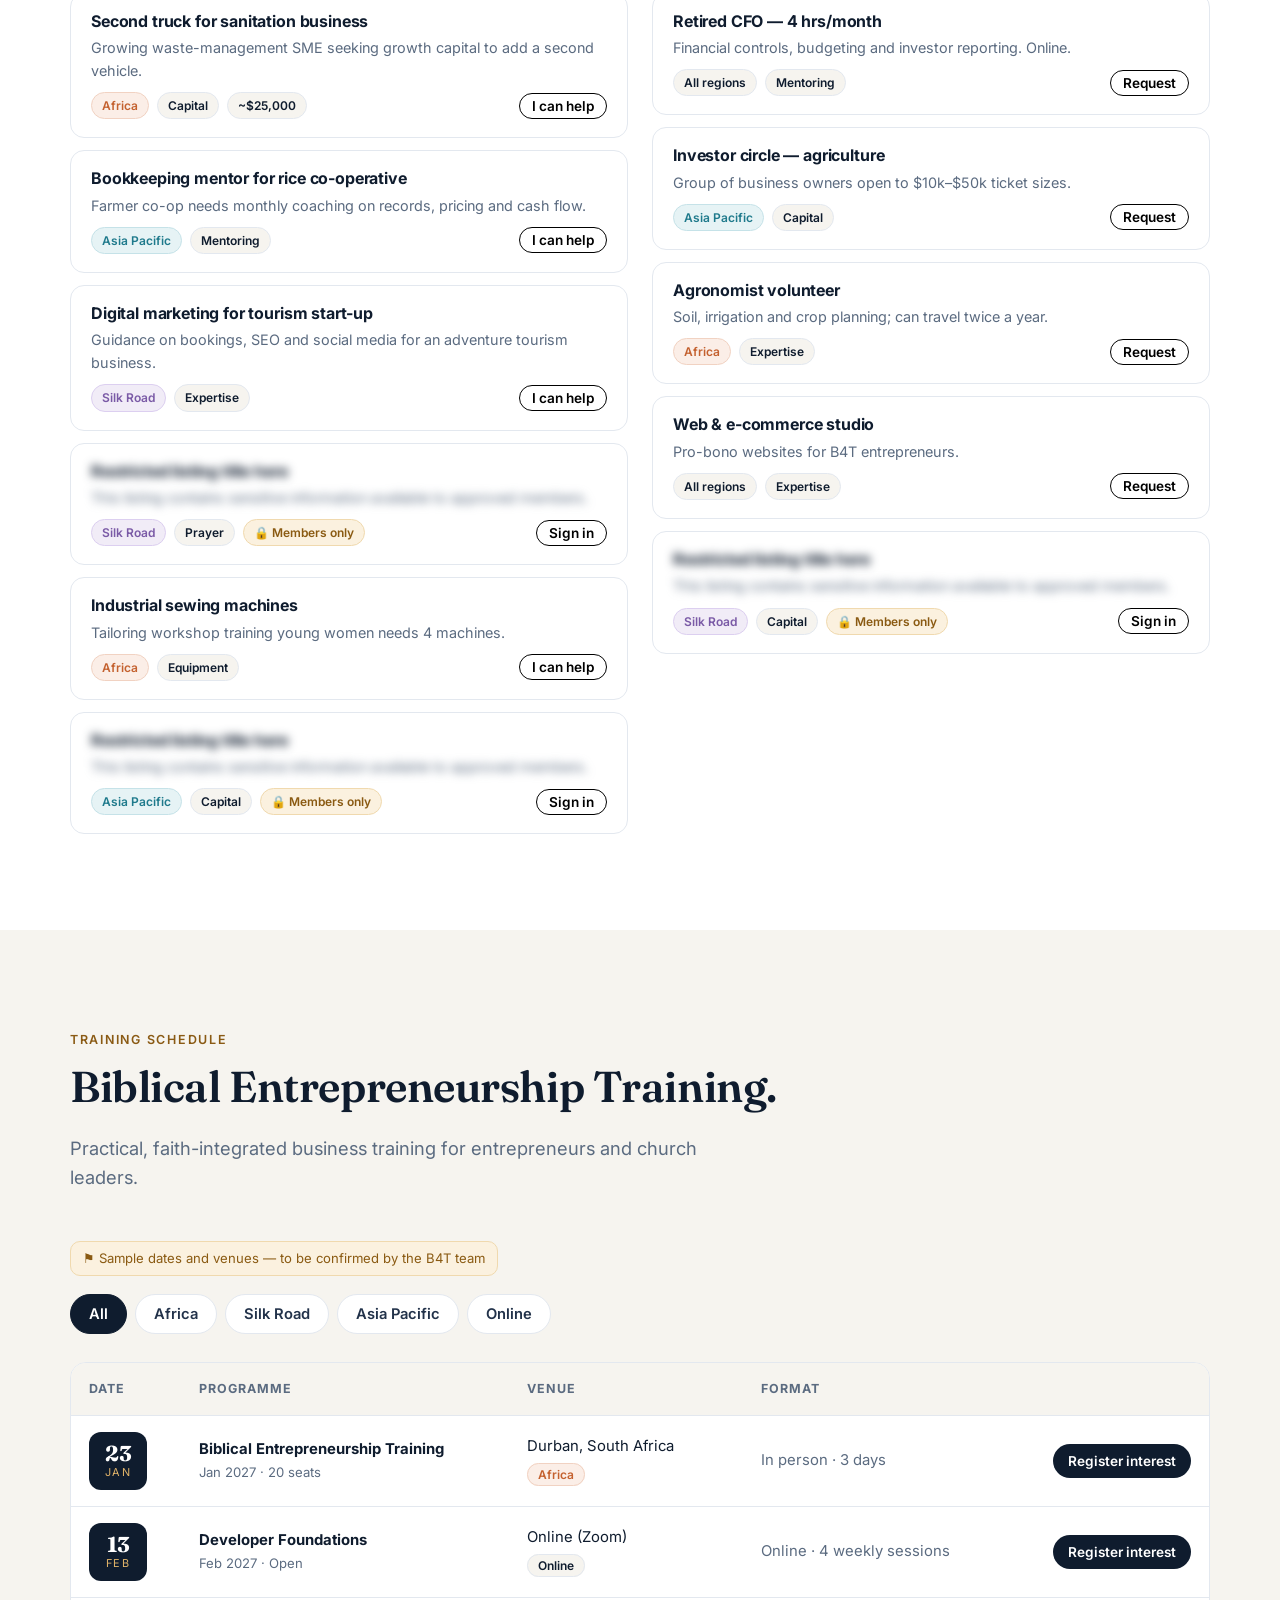
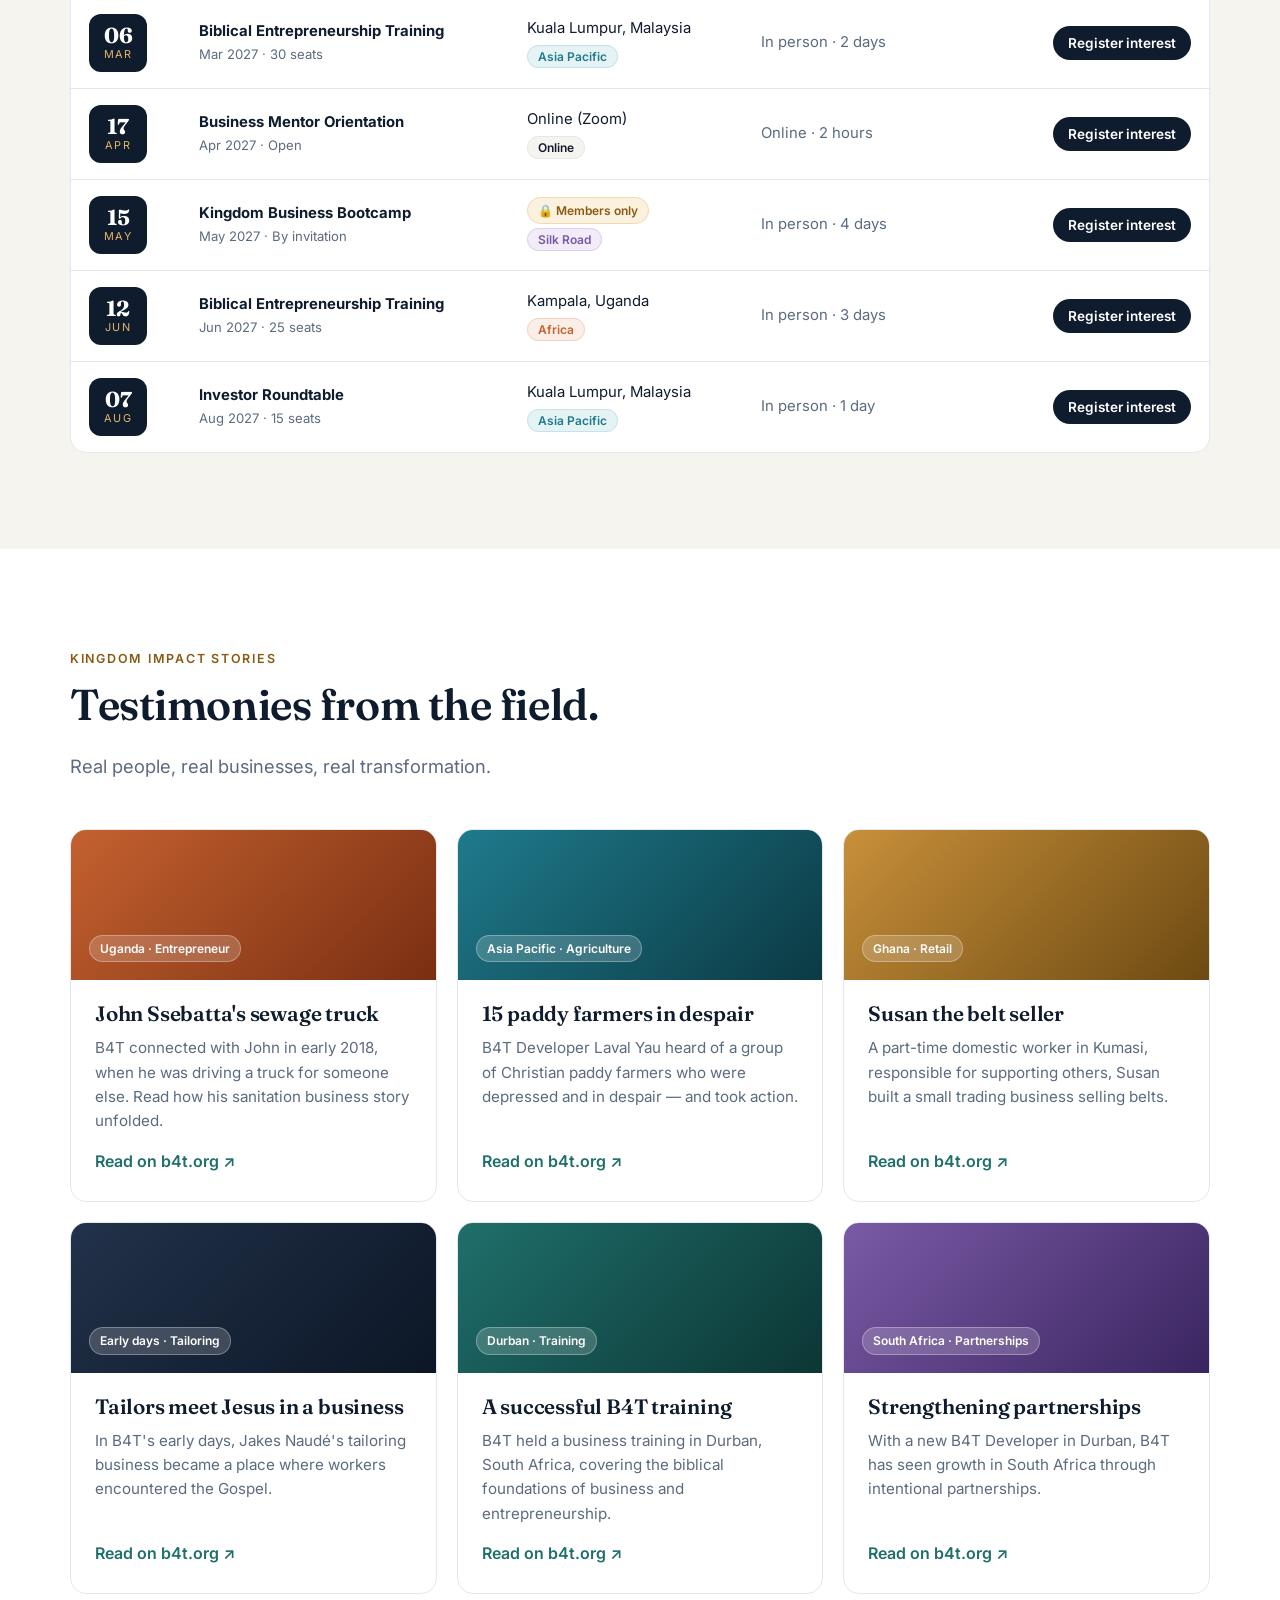
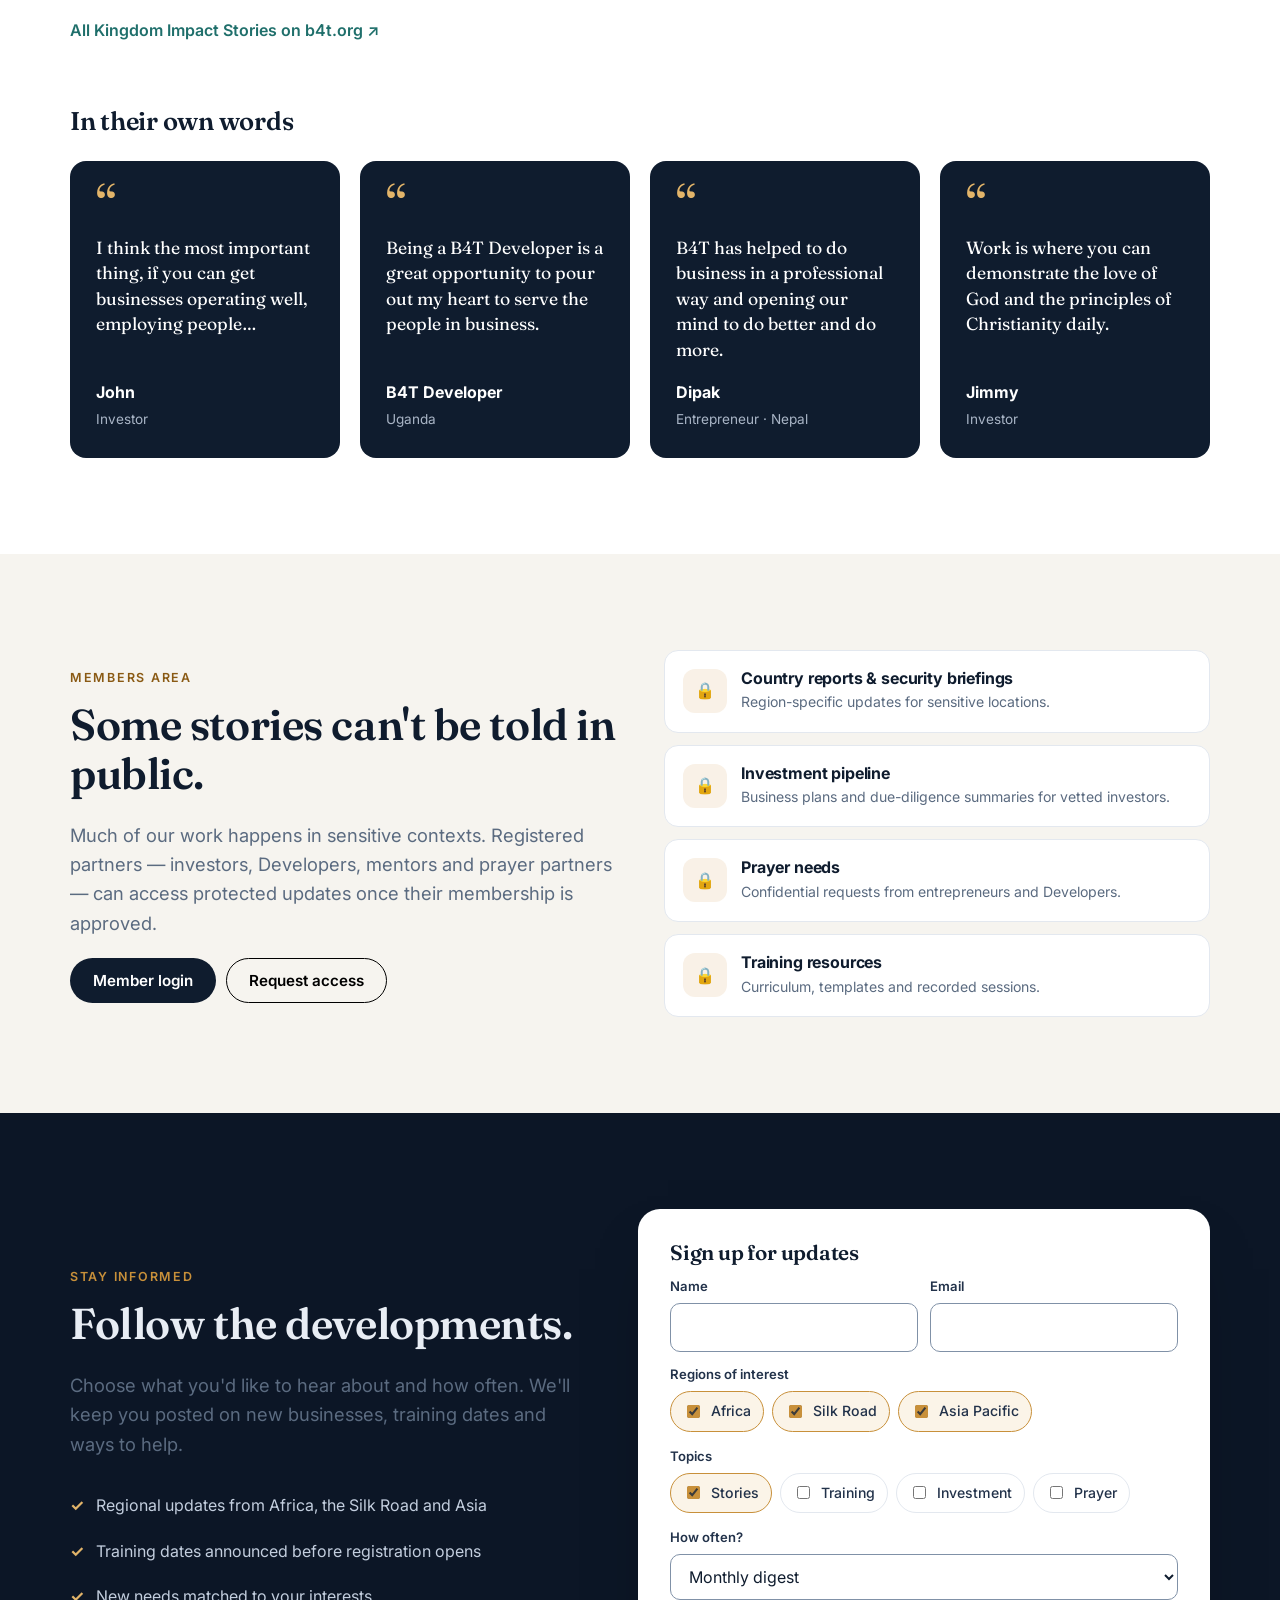
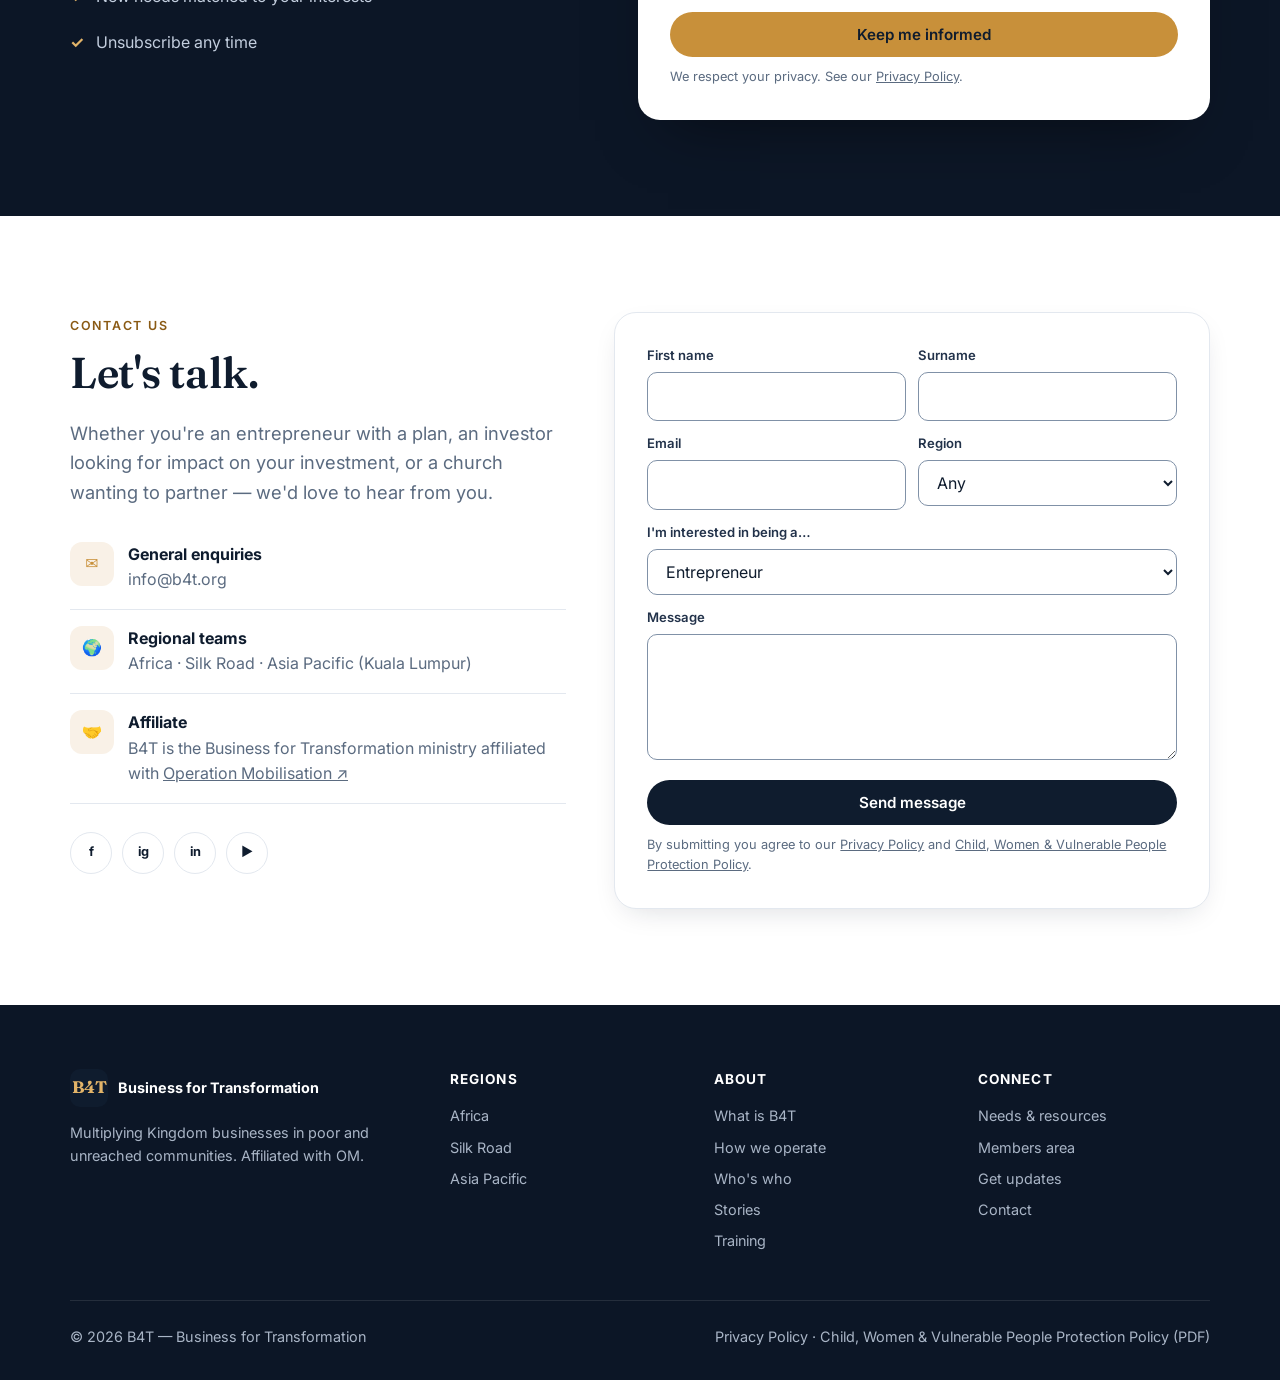
==== commit 847c8b1e: "Swap hero headline/eyebrow; accessibility floor fixes - H1 now "Business for Transformation."; eyebr" ====
--- a/index.html
+++ b/index.html
@@ -3,7 +3,7 @@
 <head>
 <meta charset="utf-8">
 <meta name="viewport" content="width=device-width, initial-scale=1">
-<title>B4T — Business in the Heart of Missions</title>
+<title>B4T — Business for Transformation</title>
 <meta name="description" content="B4T (Business for Transformation) multiplies Kingdom businesses in poor and unreached communities across Africa, the Silk Road and Asia Pacific.">
 <link rel="preconnect" href="https://fonts.googleapis.com">
 <link rel="preconnect" href="https://fonts.gstatic.com" crossorigin>
@@ -12,6 +12,7 @@
 <link rel="icon" href="data:image/svg+xml,<svg xmlns='http://www.w3.org/2000/svg' viewBox='0 0 64 64'><rect width='64' height='64' rx='14' fill='%230f1c2e'/><text x='32' y='42' font-size='26' text-anchor='middle' fill='%23e2b469' font-family='Georgia' font-weight='700'>B4T</text></svg>">
 </head>
 <body>
+<a class="skip-link" href="#top">Skip to main content</a>
 
 <div class="proto-banner">Design prototype for review — sample data shown where marked. Forms do not submit. <a href="https://b4t.org" target="_blank" rel="noopener">View current site ↗</a></div>
 
@@ -45,8 +46,8 @@
 <section class="hero">
   <div class="hero-grid-bg"></div>
   <div class="container">
-    <span class="eyebrow">Business for Transformation · Since 2010</span>
-    <h1>Business in the <em>heart</em><br>of missions.</h1>
+    <span class="eyebrow">Business in the heart of missions · Since 2010</span>
+    <h1>Business for Transformation.</h1>
     <p class="lead">We identify and equip national, believing entrepreneurs to build sustainable Kingdom businesses — creating jobs, dignity and lasting transformation in poor and unreached communities.</p>
     <div class="hero-ctas">
       <a href="#involved" class="btn btn-primary">Get involved</a>
--- a/styles.css
+++ b/styles.css
@@ -296,3 +296,23 @@
   .section{padding:72px 0}
   .hero{padding:72px 0 56px}
 }
+
+/* --- Accessibility floor (review round 2) --- */
+:root{--gold-ink:#8a5a14}
+/* Gold text on light backgrounds failed AA (2.5-2.8:1); darker gold is 5.4-5.9:1. Dark sections keep the bright gold. */
+.eyebrow,.vm-card h4,.socials a:hover{color:var(--gold-ink)}
+.hero .eyebrow,.page-hero .eyebrow,.section.dark .eyebrow,.site-footer .eyebrow{color:var(--gold)}
+.checklist li::before{color:var(--gold-ink)}
+/* White on gold was 2.8:1; ink on gold is 6.1:1 */
+.btn-primary,.proto-banner{color:var(--ink)}
+/* Visible keyboard focus on light and dark backgrounds */
+:focus-visible{outline:2px solid #fff;outline-offset:2px;box-shadow:0 0 0 2px var(--ink)}
+select:focus-visible,input:focus-visible,textarea:focus-visible{outline:2px solid #fff;outline-offset:2px;box-shadow:0 0 0 2px var(--ink);border-color:var(--ink)}
+/* Form field borders: 3.2:1 against white */
+select,input,textarea{border-color:#8091a7}
+.skip-link{position:absolute;left:12px;top:-60px;z-index:100;background:var(--ink);color:#fff;padding:10px 16px;border-radius:8px;font-weight:600;text-decoration:none}
+.skip-link:focus{top:12px}
+@media (prefers-reduced-motion:reduce){
+  html{scroll-behavior:auto}
+  *,*::before,*::after{transition-duration:.01ms!important;animation-duration:.01ms!important;animation-iteration-count:1!important}
+}
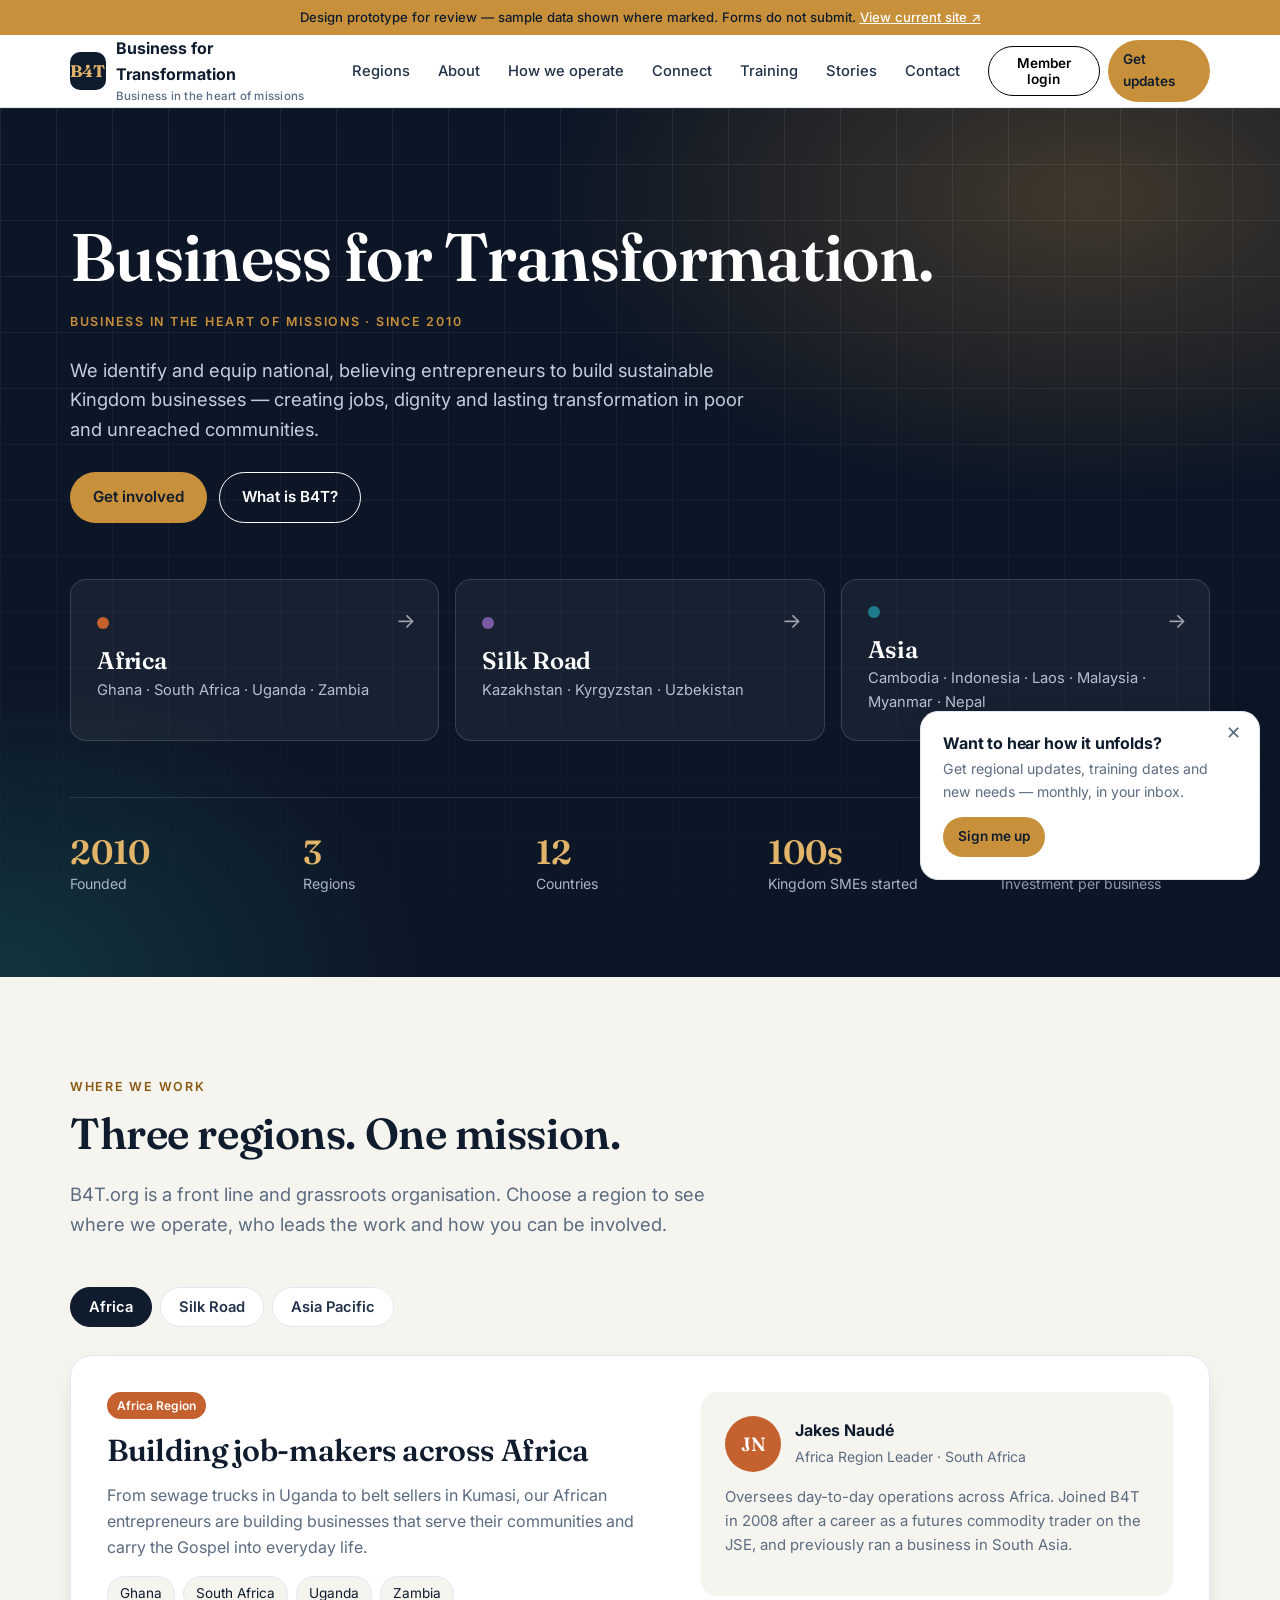
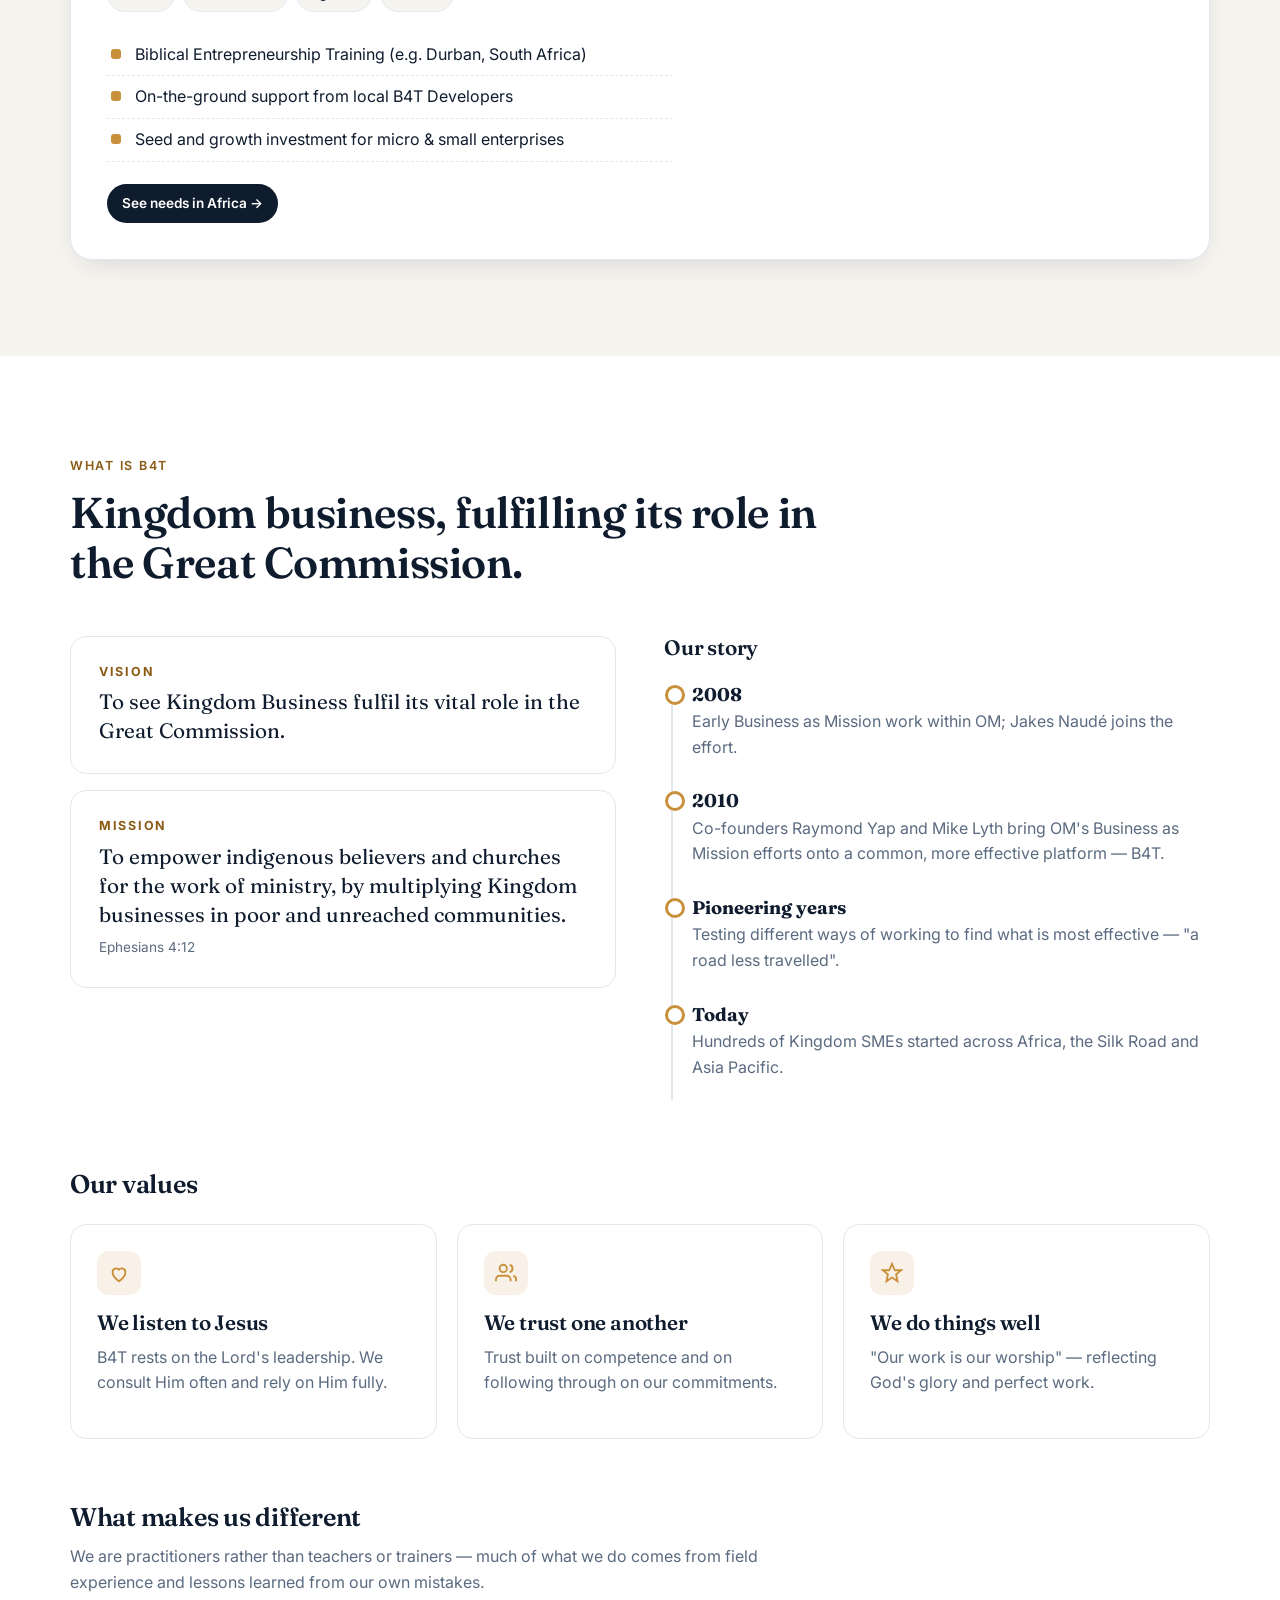
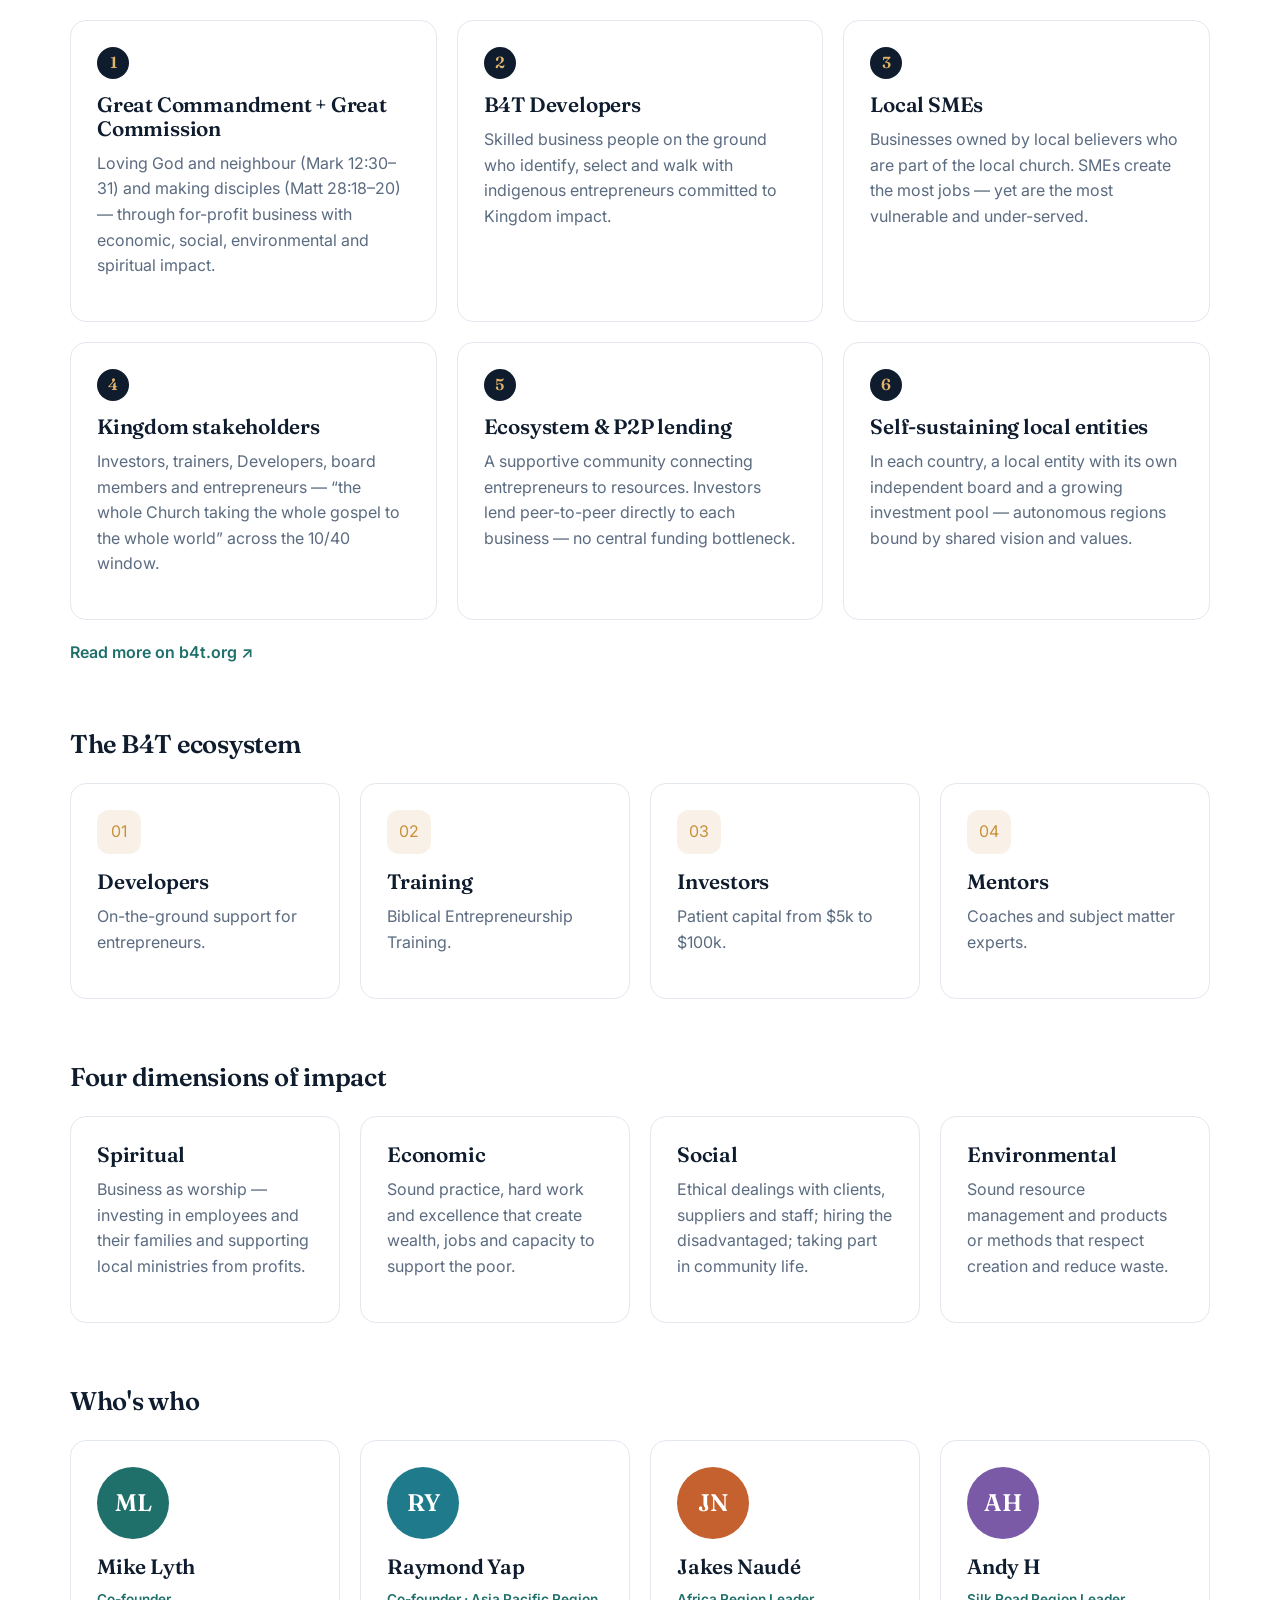
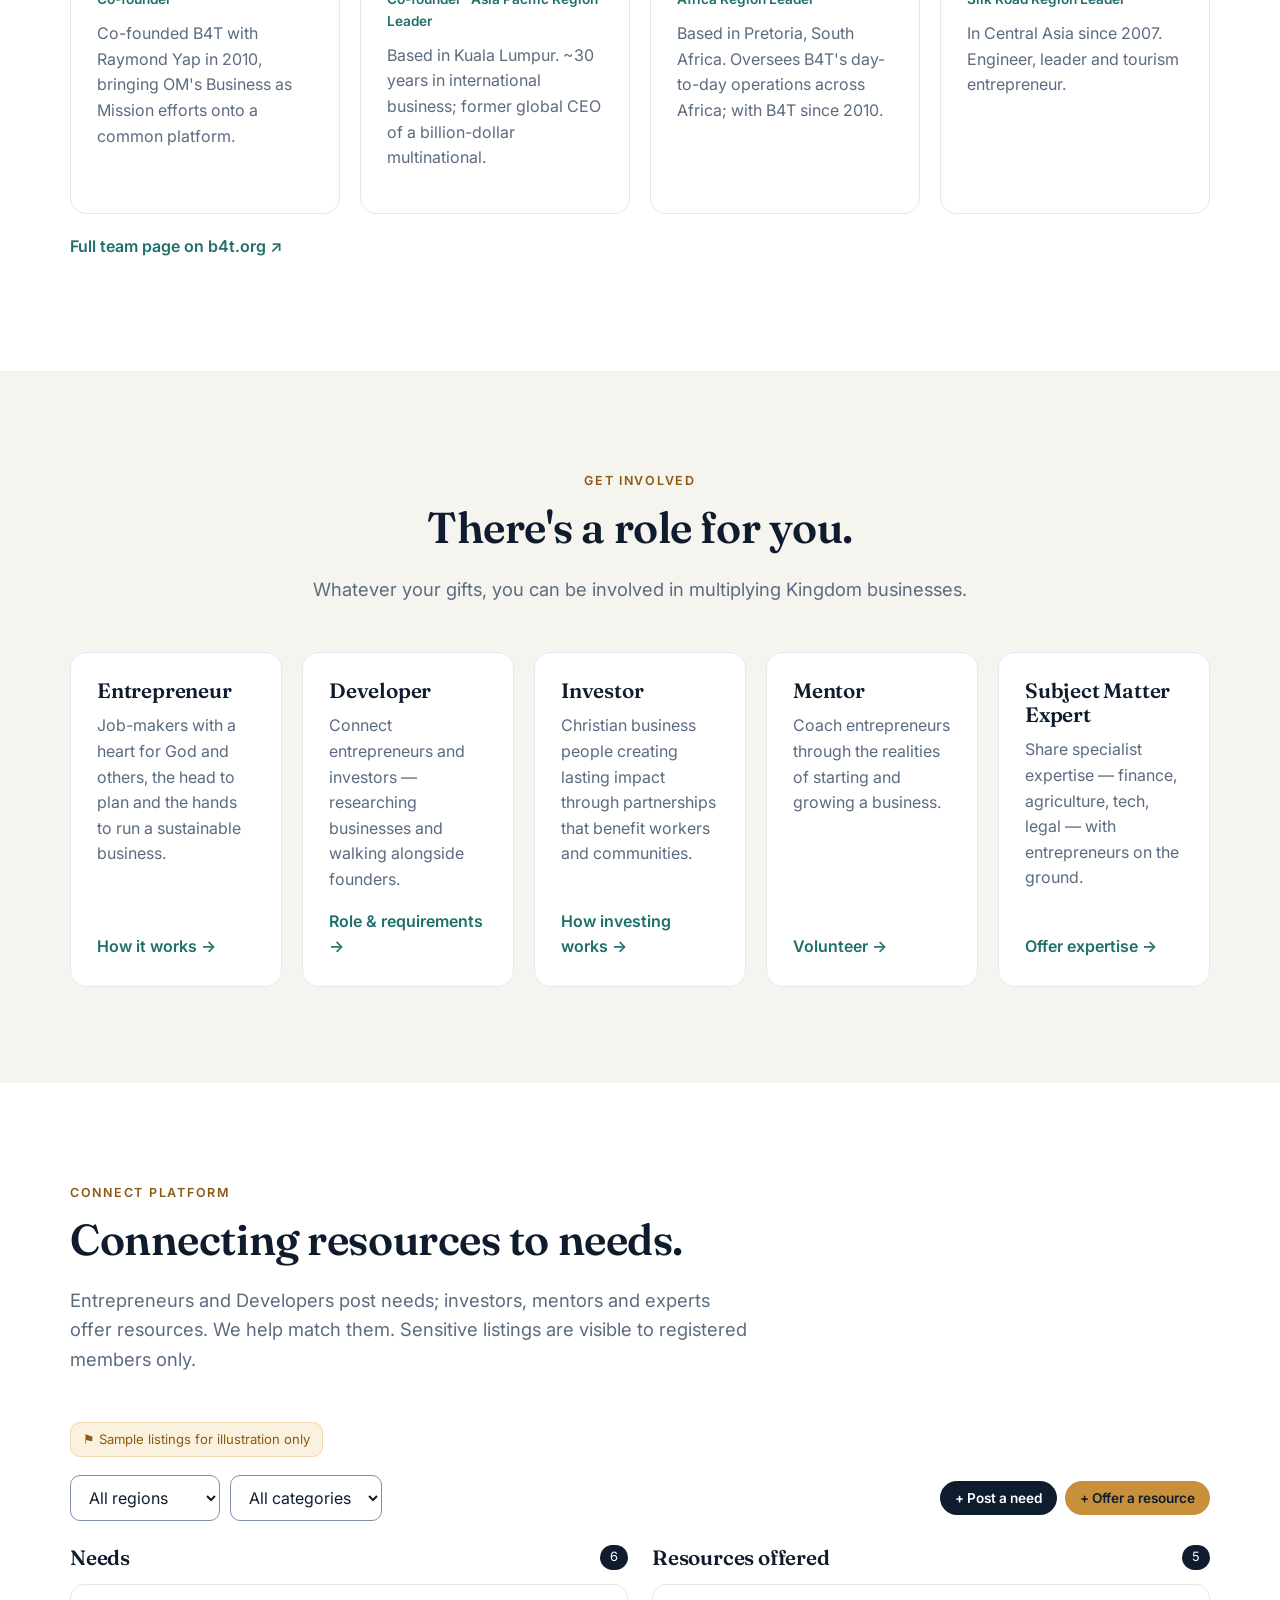
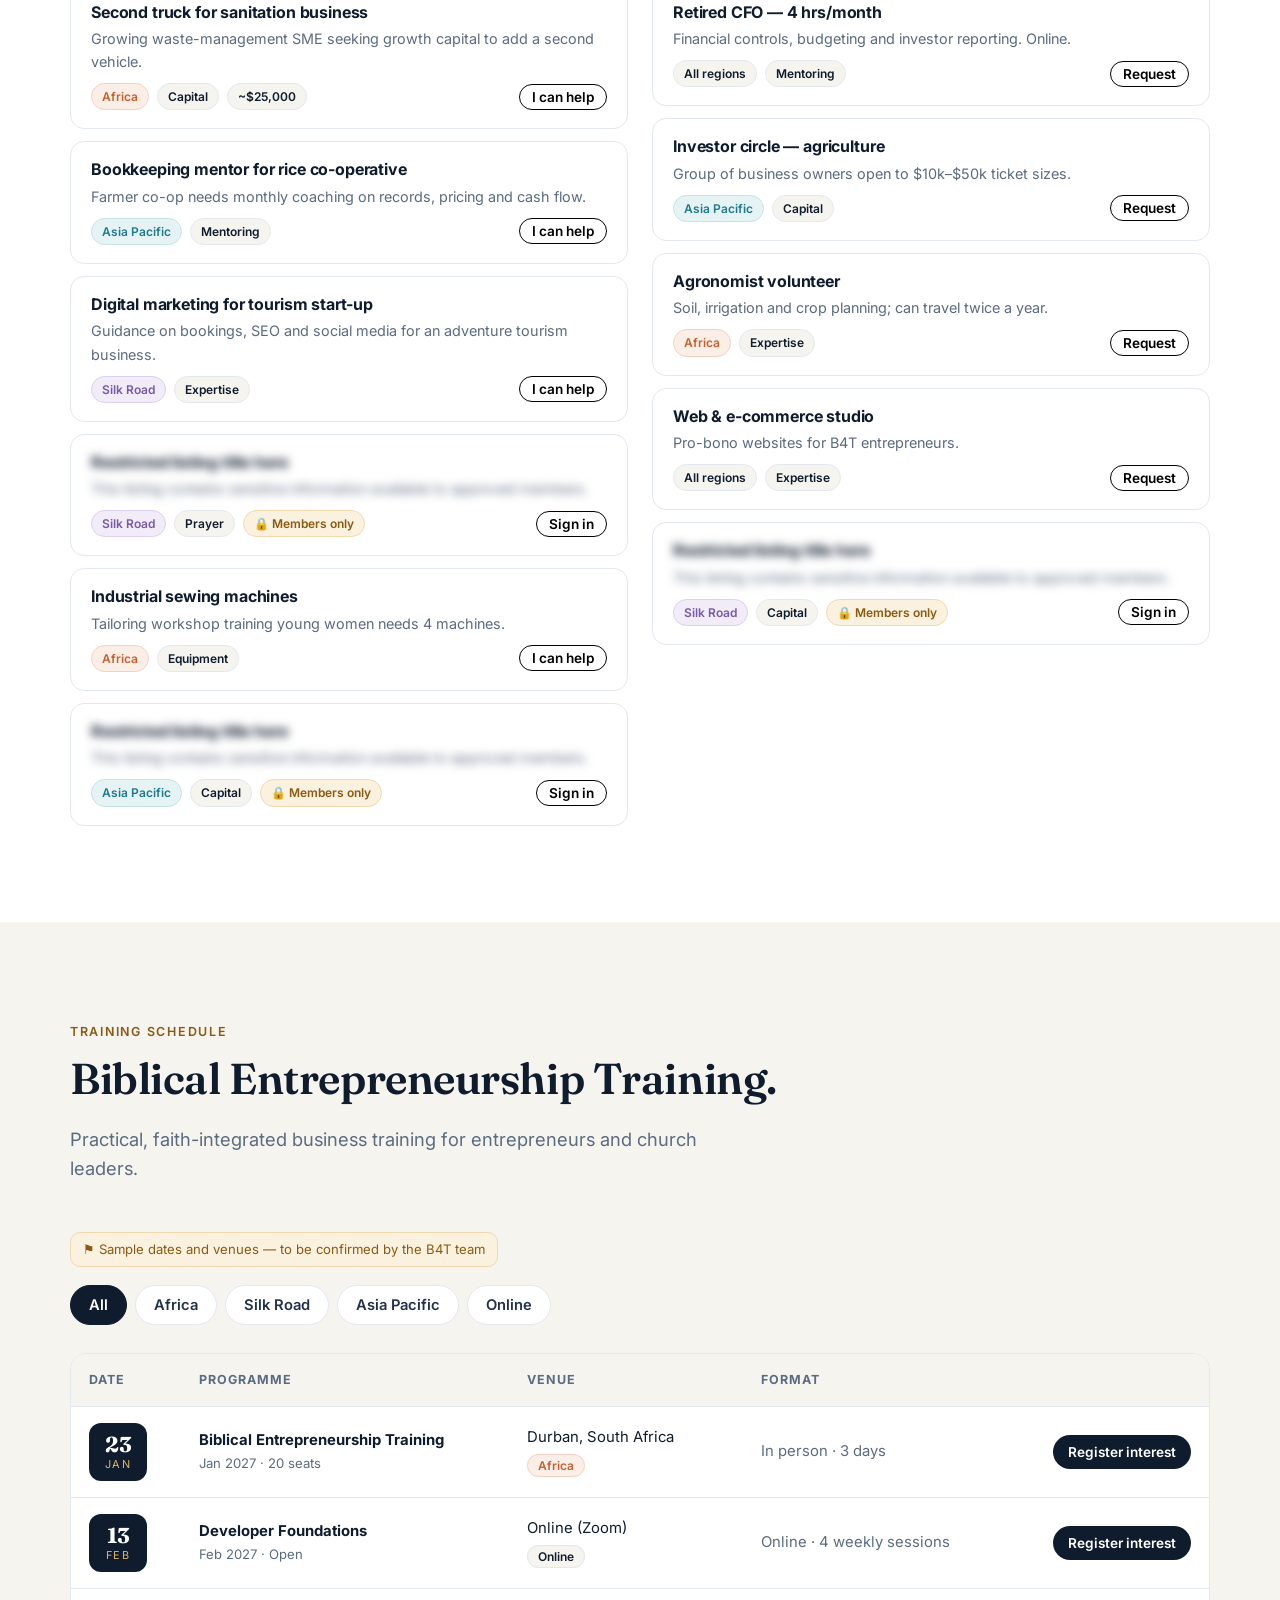
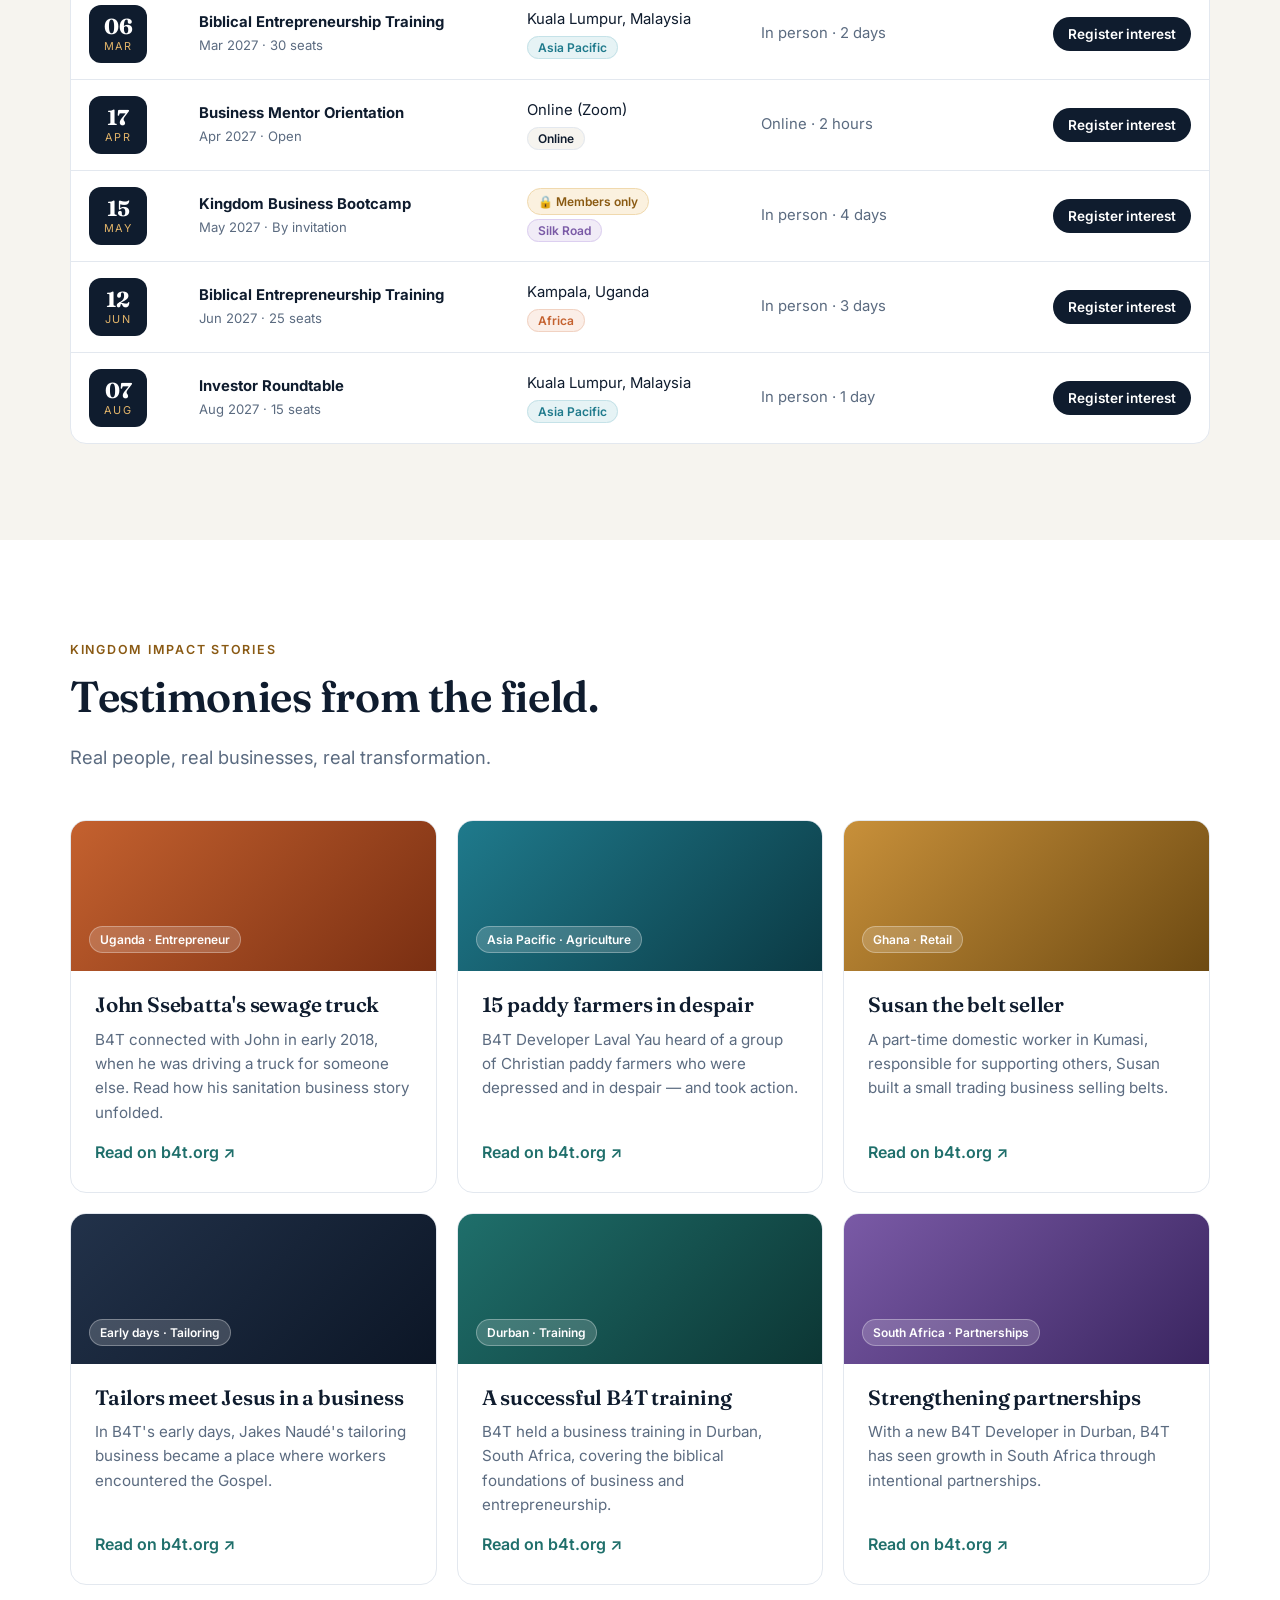
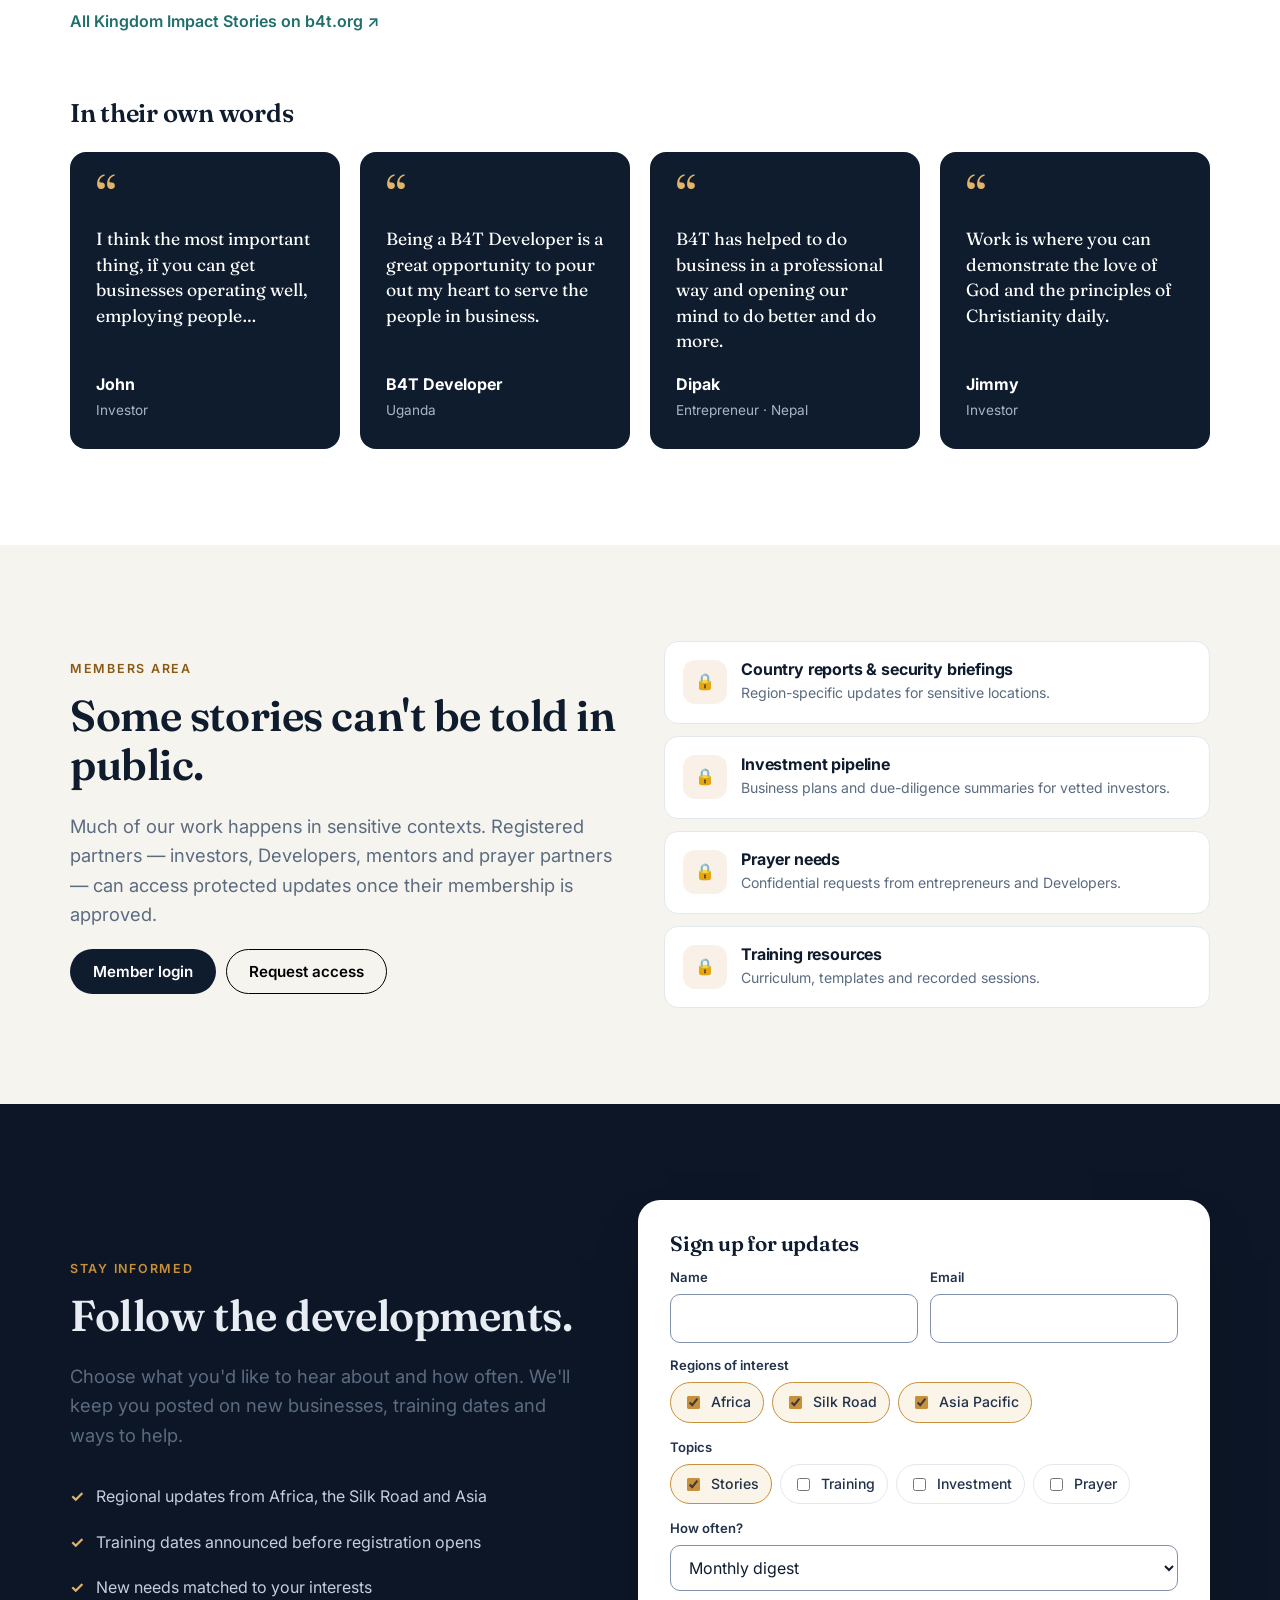
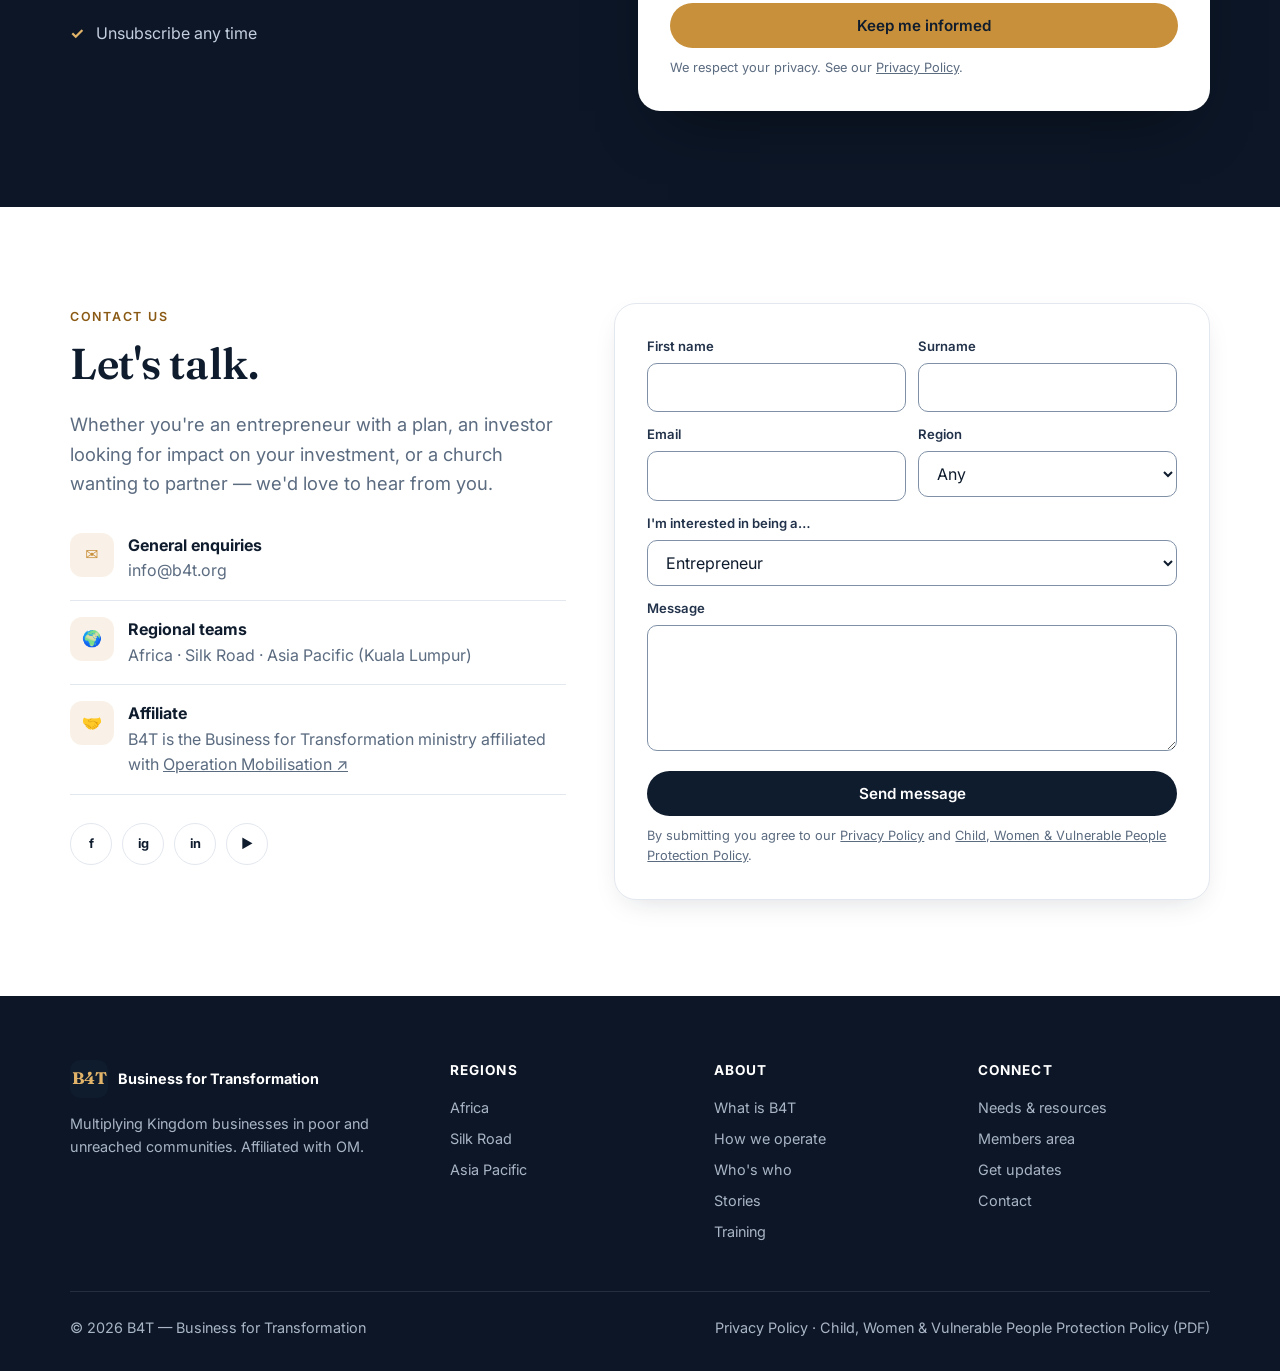
==== commit 46f0538d: "Move hero tagline below the headline Co-Authored-By: Claude Sonnet 5.5 <noreply@anthropic.com> Claud" ====
--- a/index.html
+++ b/index.html
@@ -46,8 +46,8 @@
 <section class="hero">
   <div class="hero-grid-bg"></div>
   <div class="container">
-    <span class="eyebrow">Business in the heart of missions · Since 2010</span>
     <h1>Business for Transformation.</h1>
+    <span class="eyebrow hero-tagline">Business in the heart of missions · Since 2010</span>
     <p class="lead">We identify and equip national, believing entrepreneurs to build sustainable Kingdom businesses — creating jobs, dignity and lasting transformation in poor and unreached communities.</p>
     <div class="hero-ctas">
       <a href="#involved" class="btn btn-primary">Get involved</a>
--- a/styles.css
+++ b/styles.css
@@ -316,3 +316,7 @@
   html{scroll-behavior:auto}
   *,*::before,*::after{transition-duration:.01ms!important;animation-duration:.01ms!important;animation-iteration-count:1!important}
 }
+
+/* Hero tagline sits just under the headline */
+.hero h1{margin-bottom:.25em}
+.hero .hero-tagline{display:block;margin-bottom:24px}
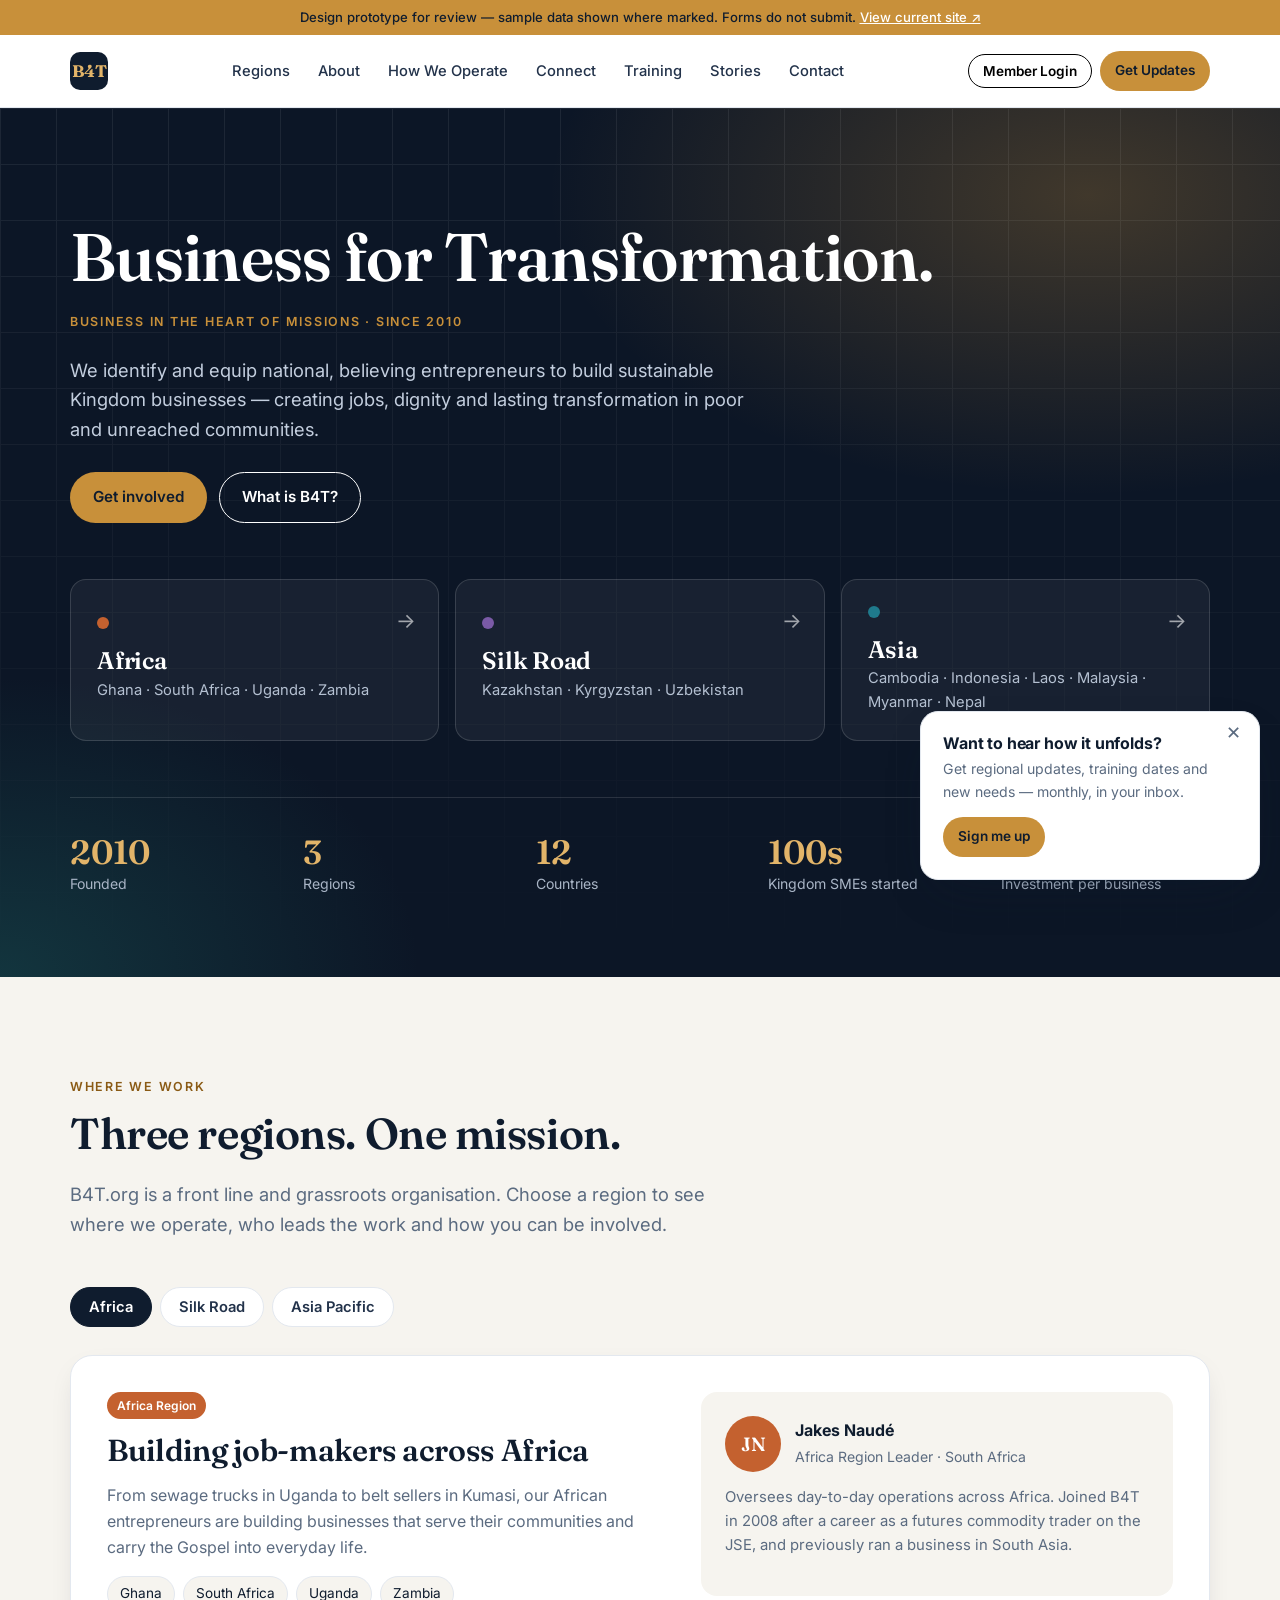
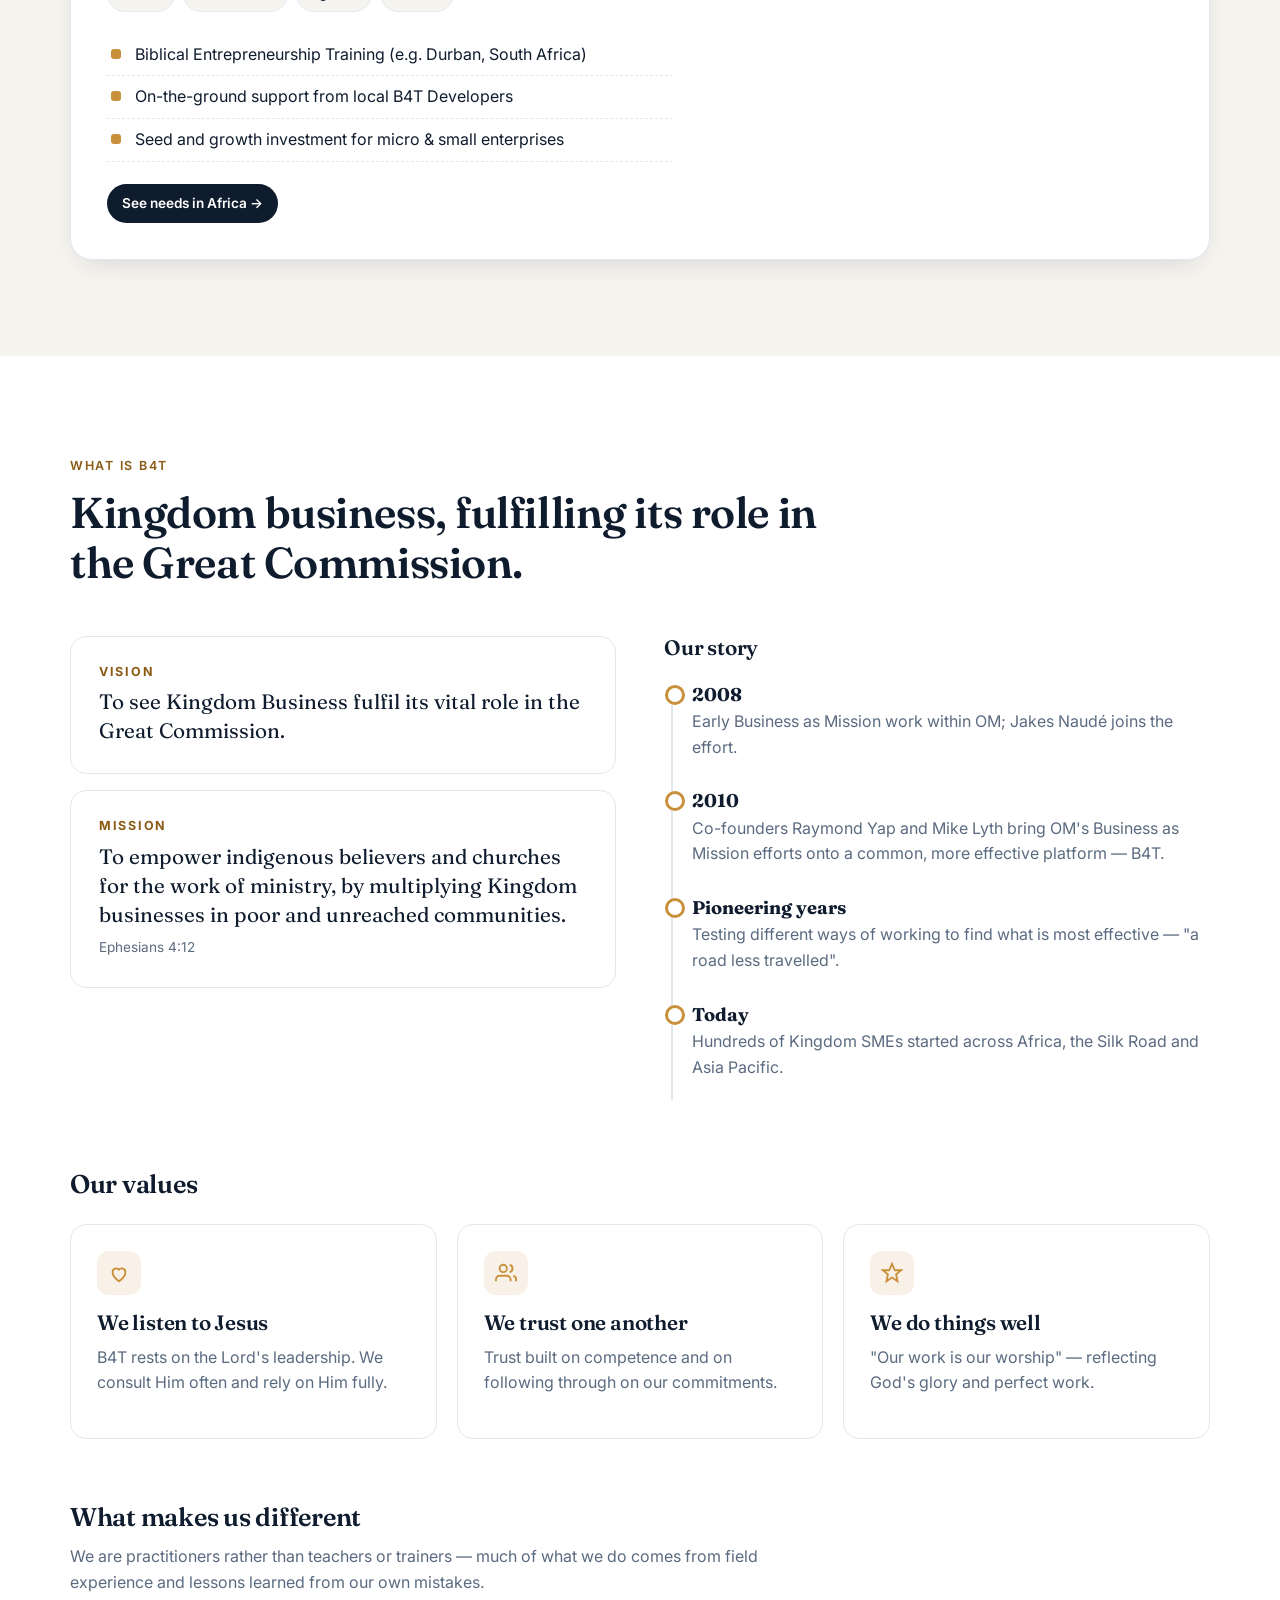
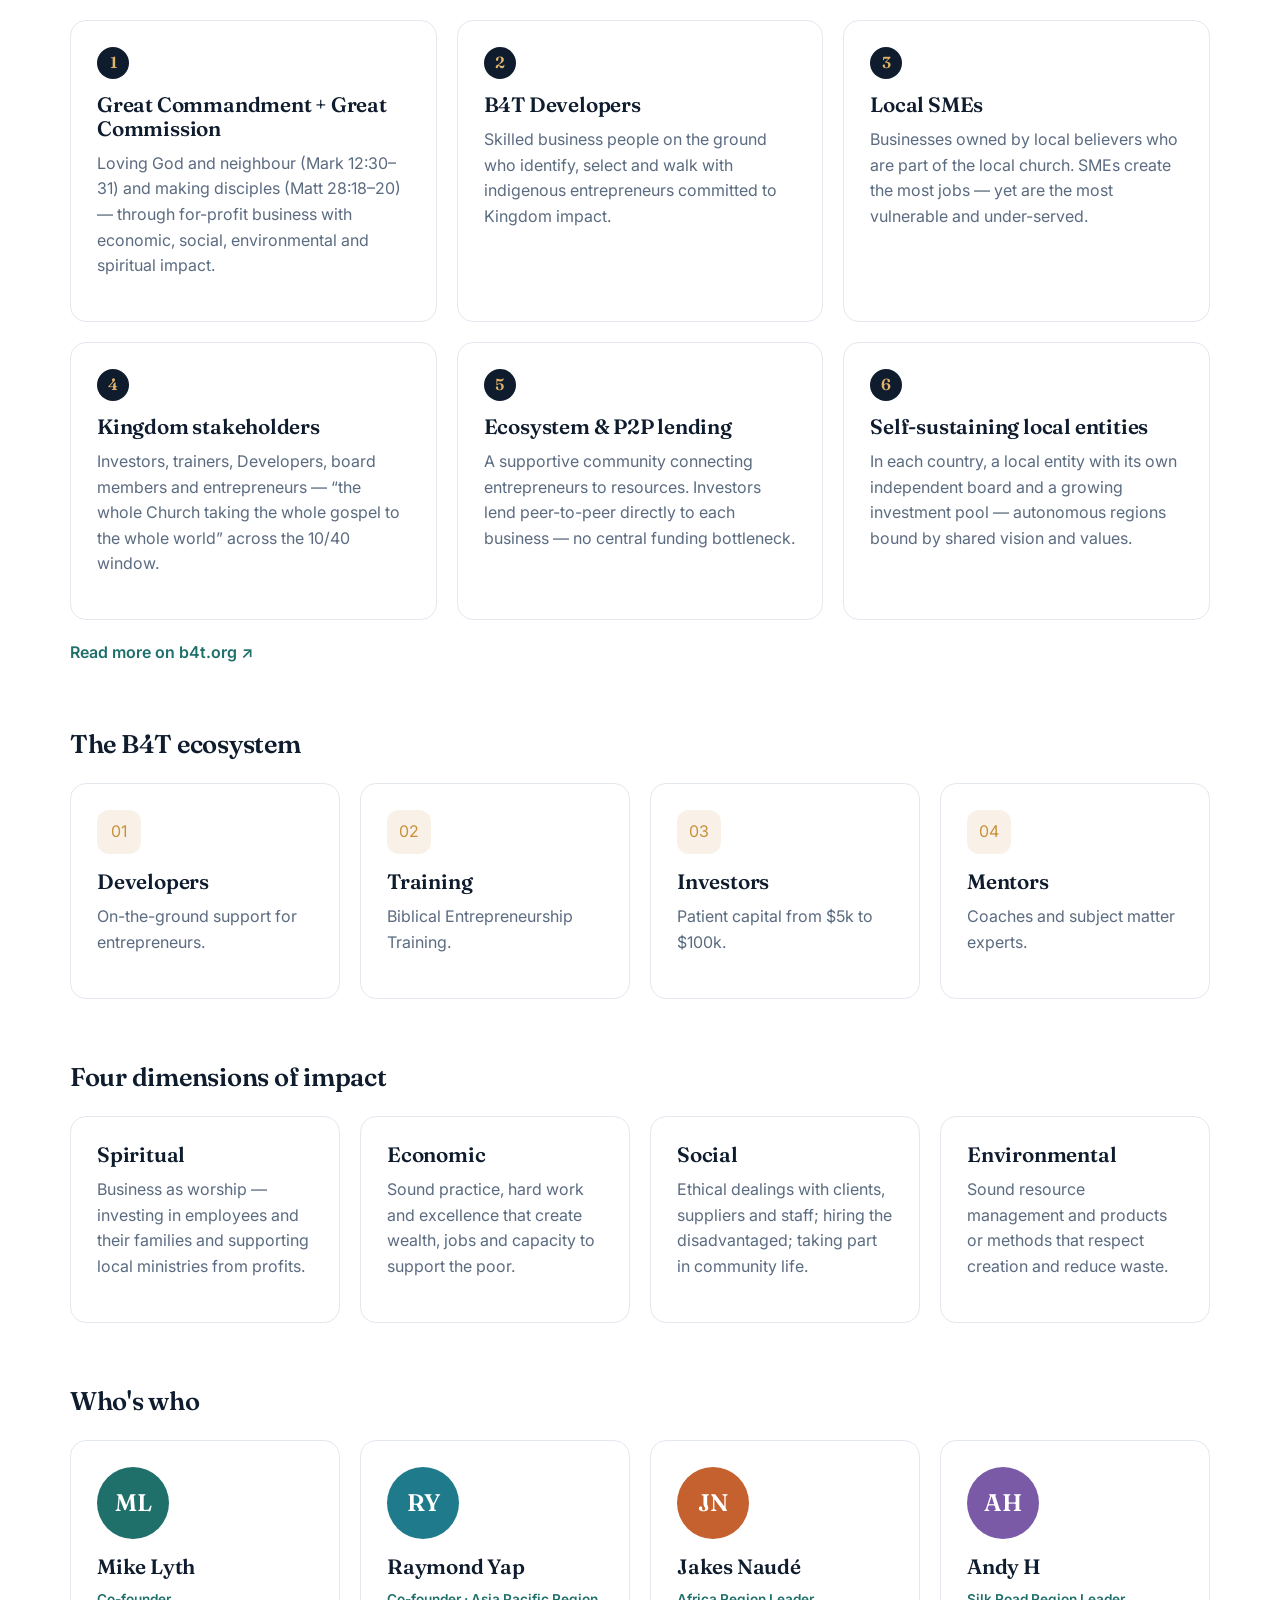
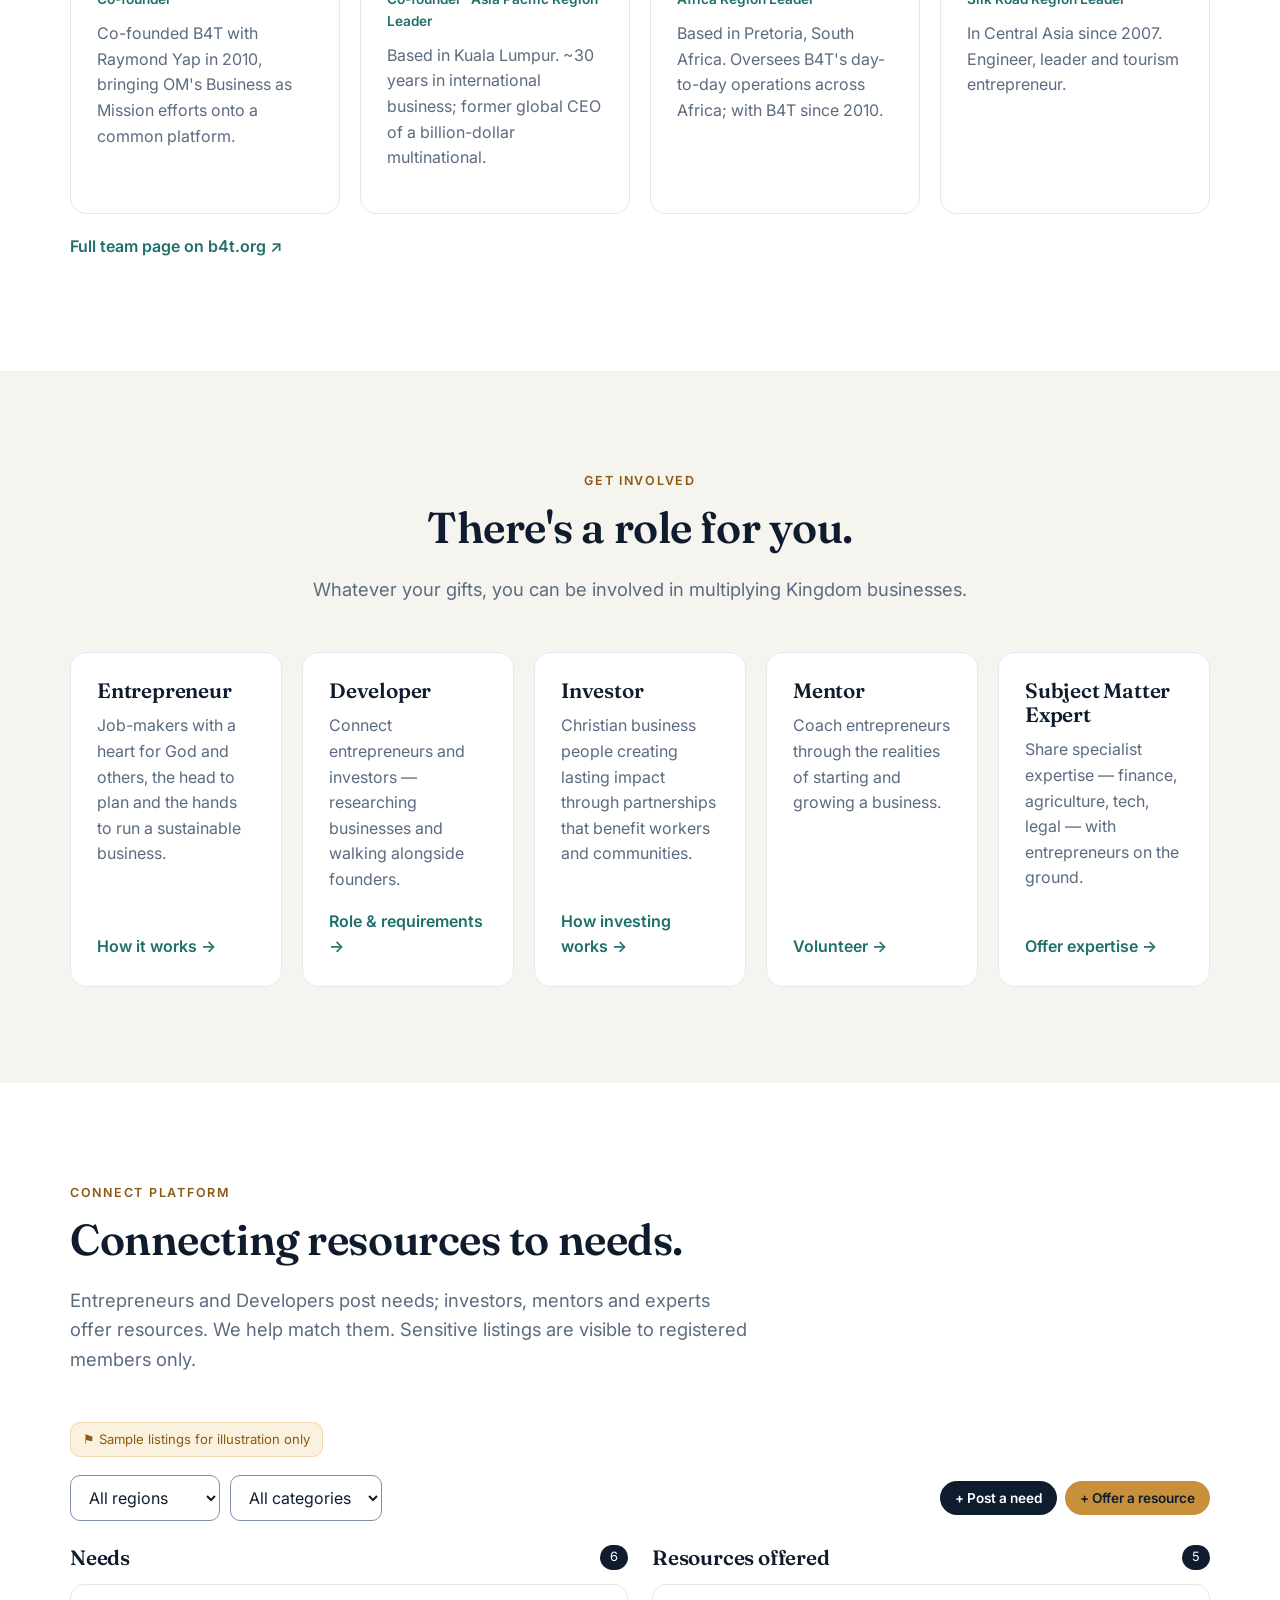
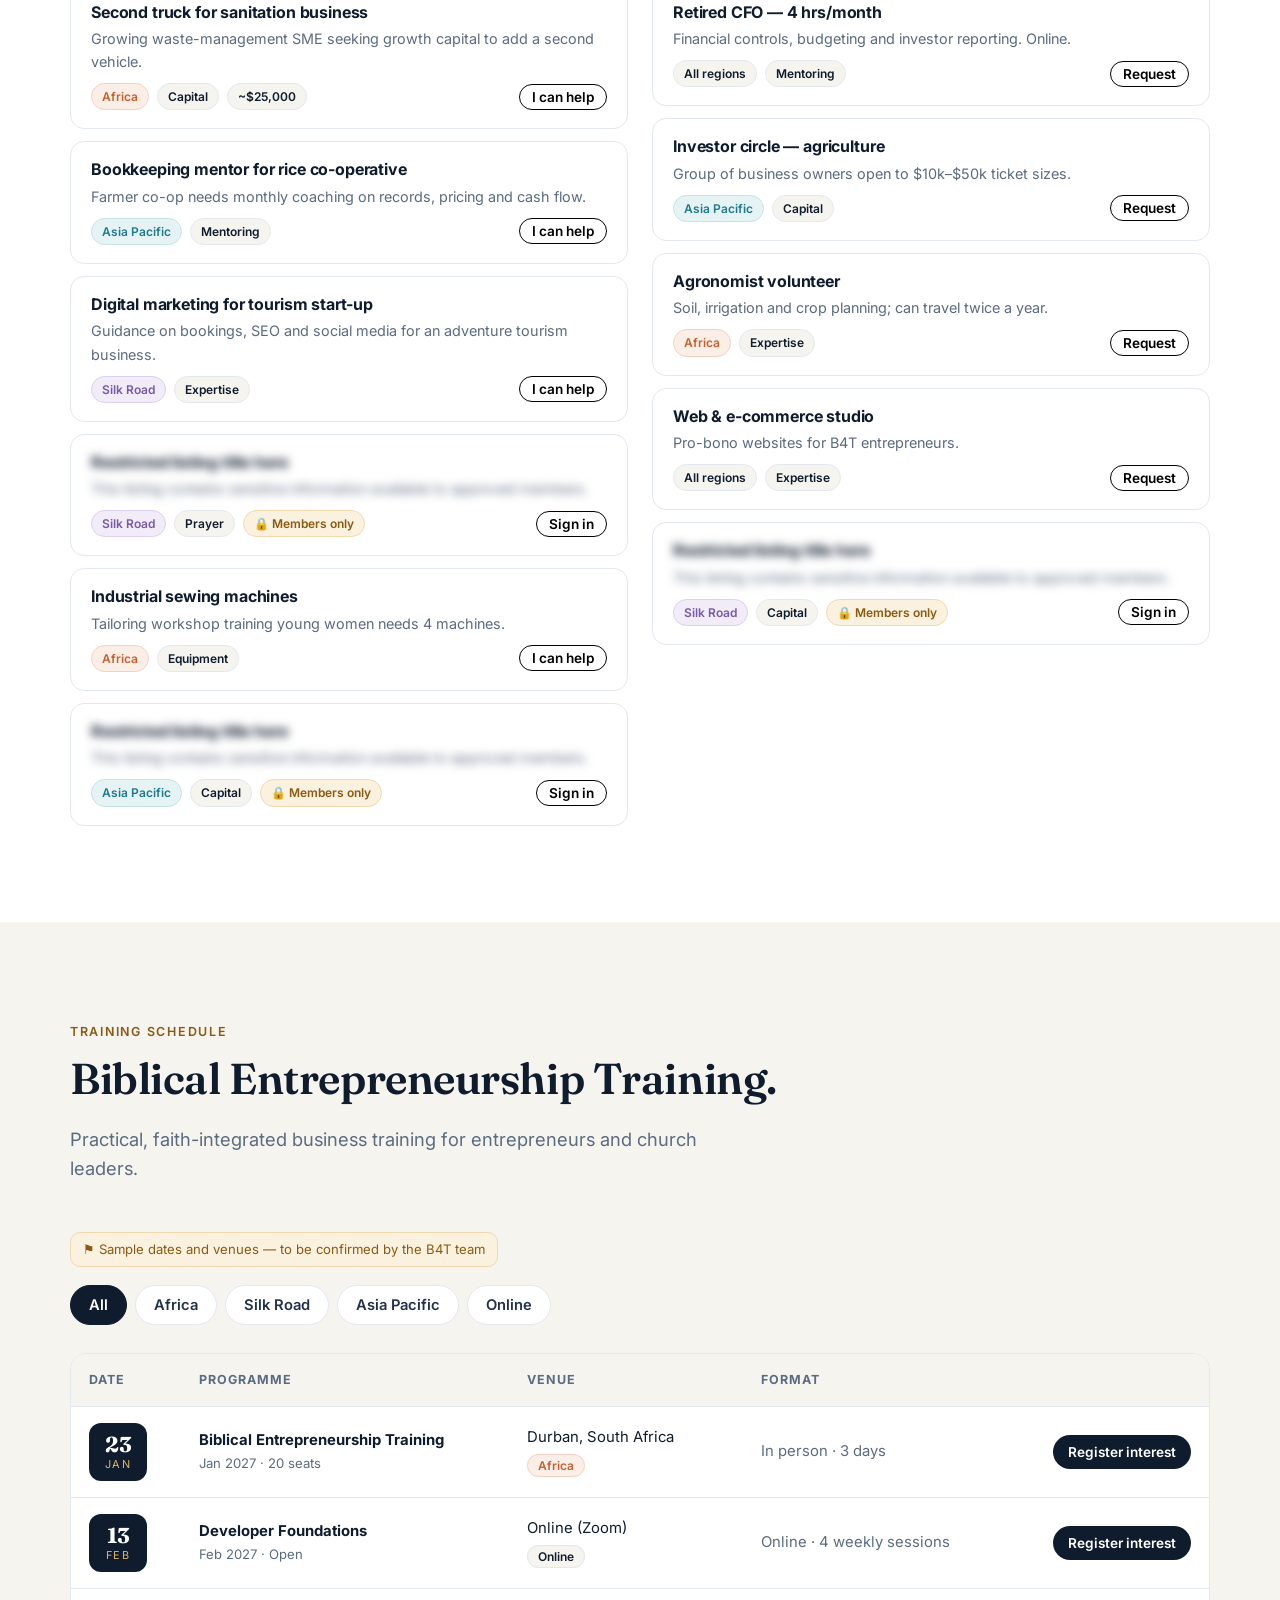
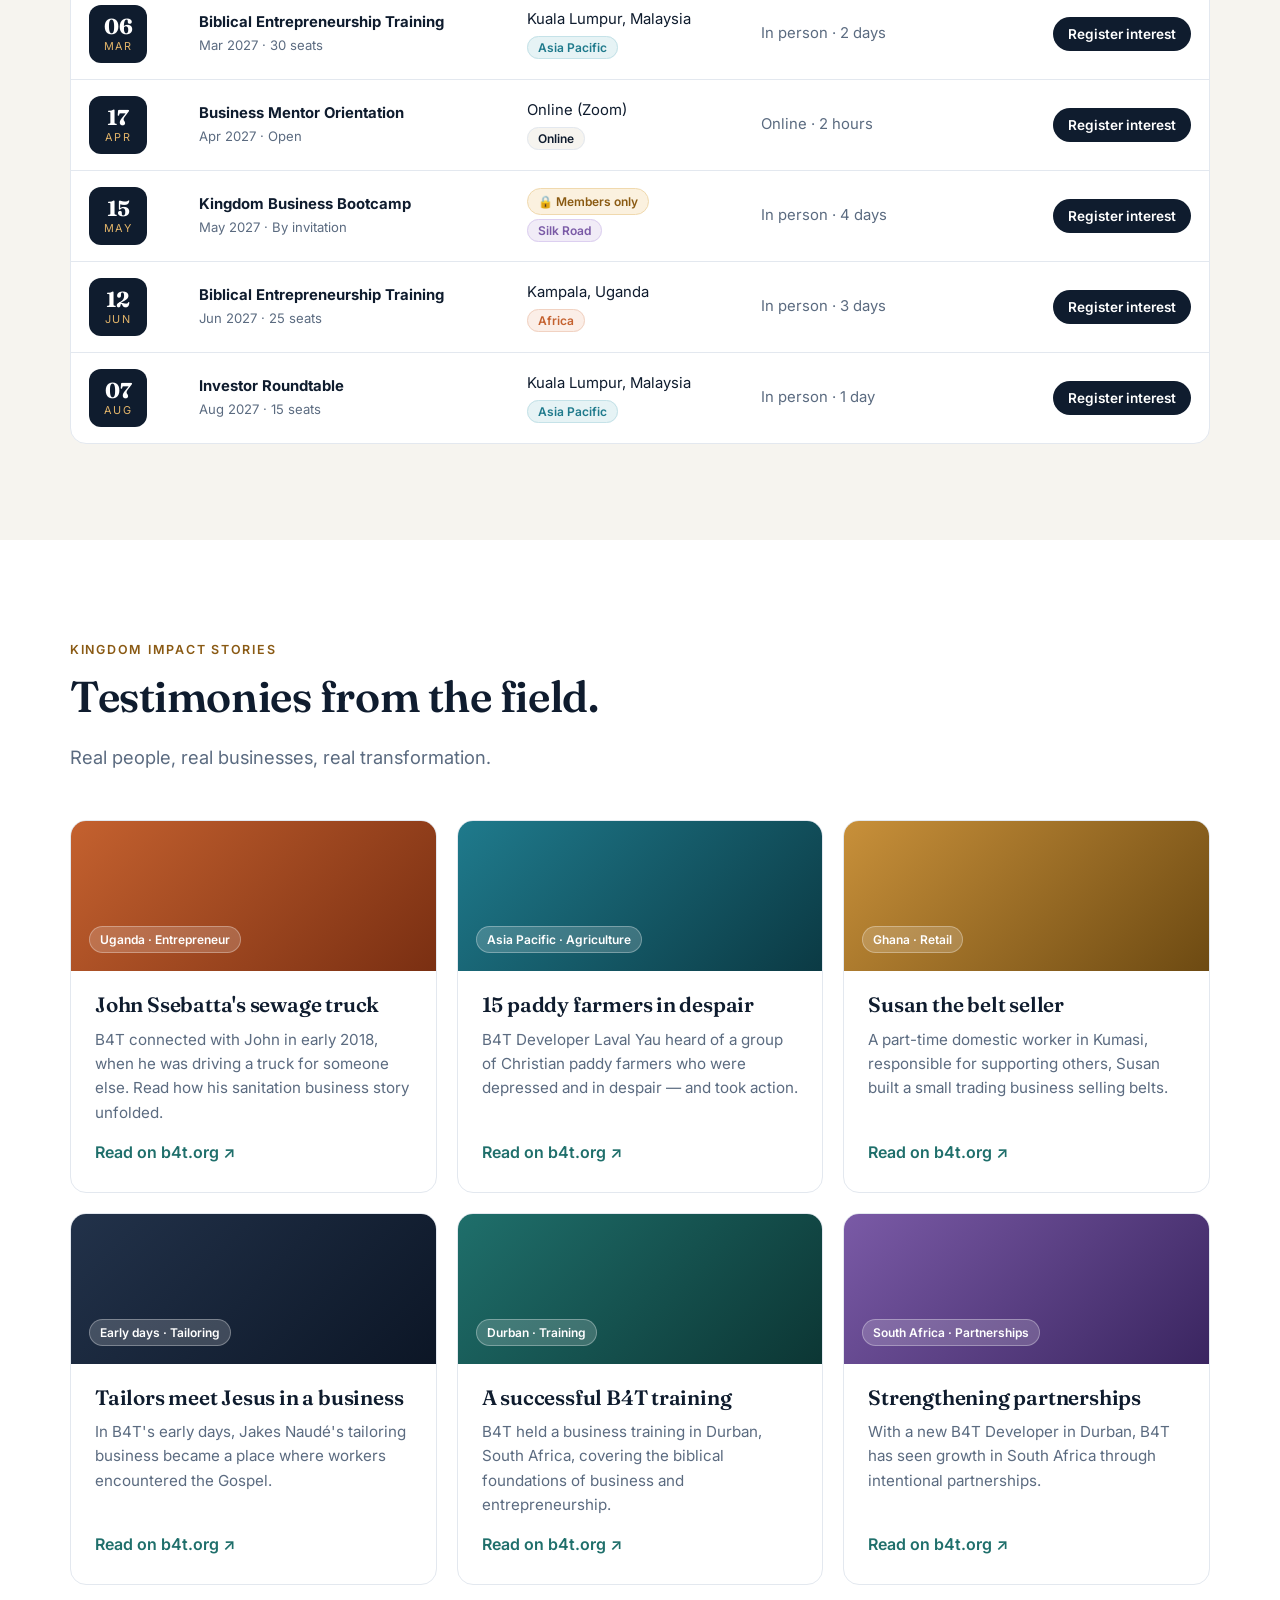
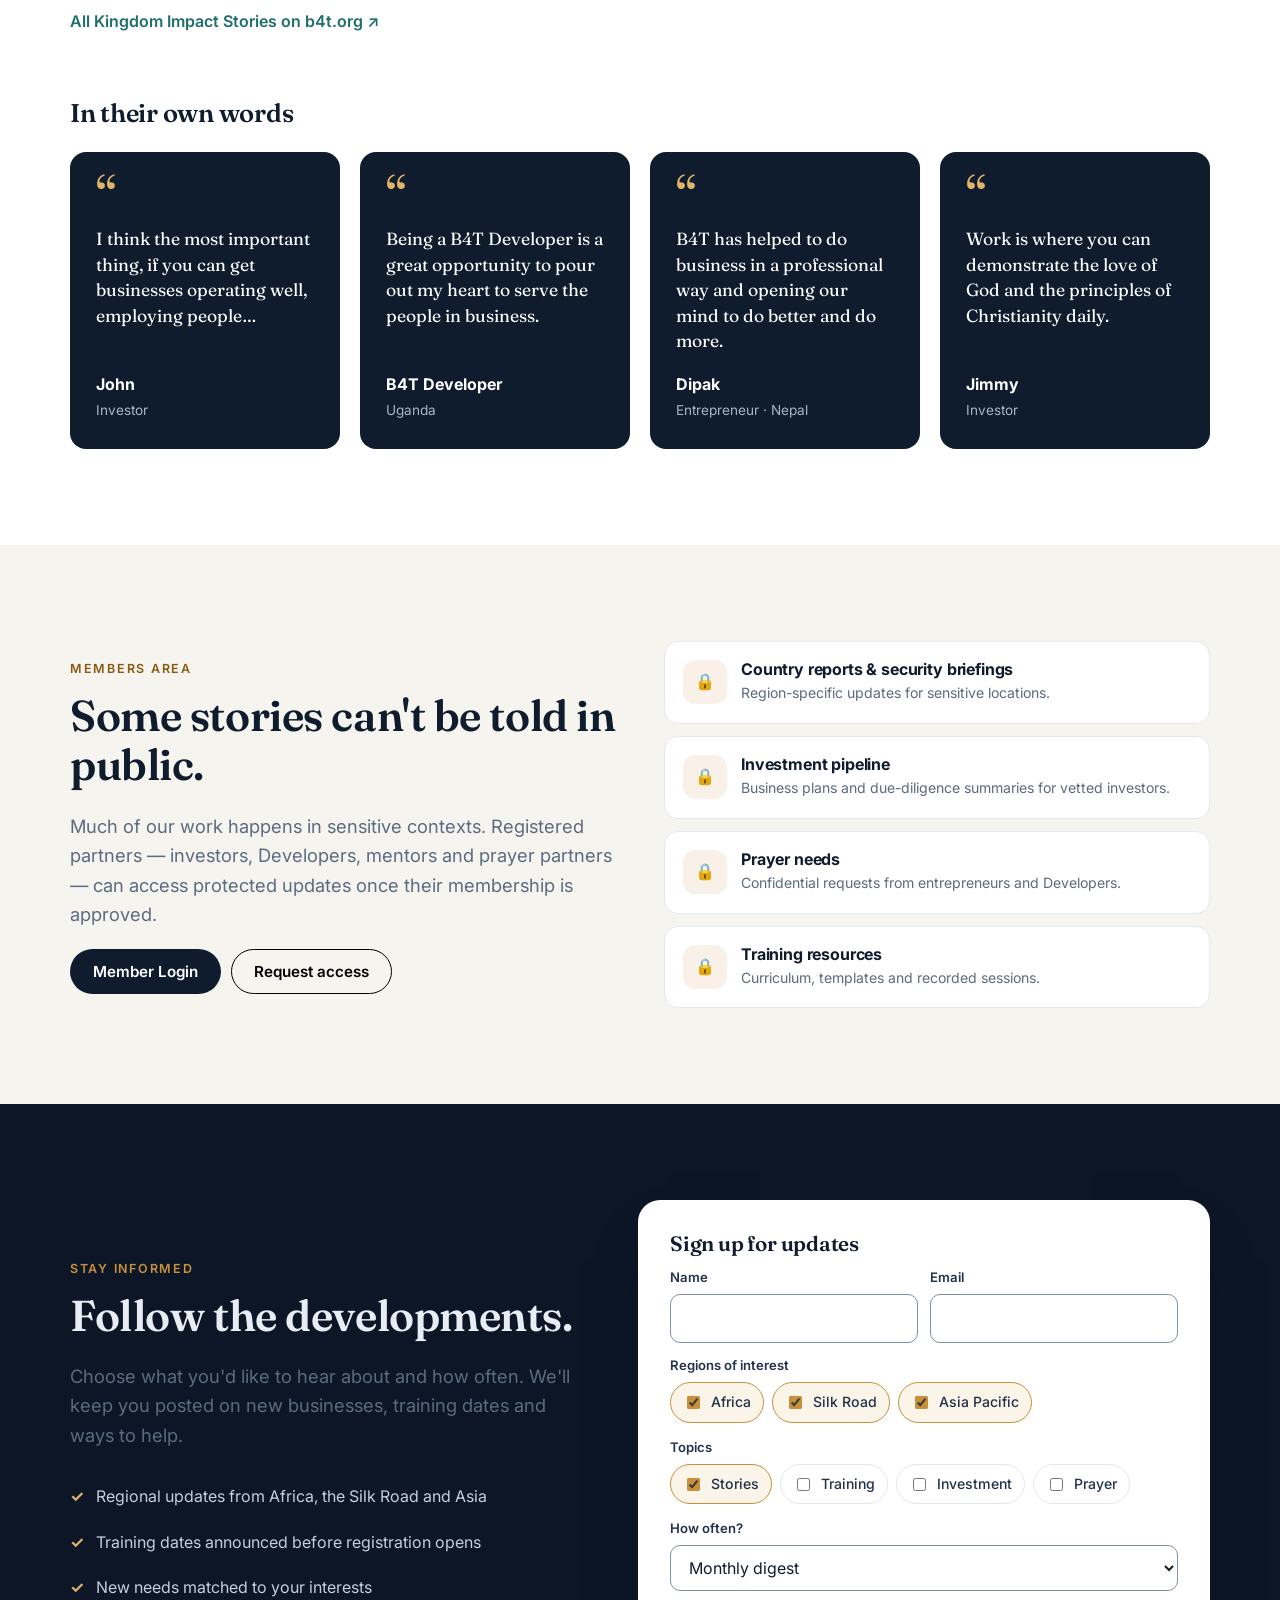
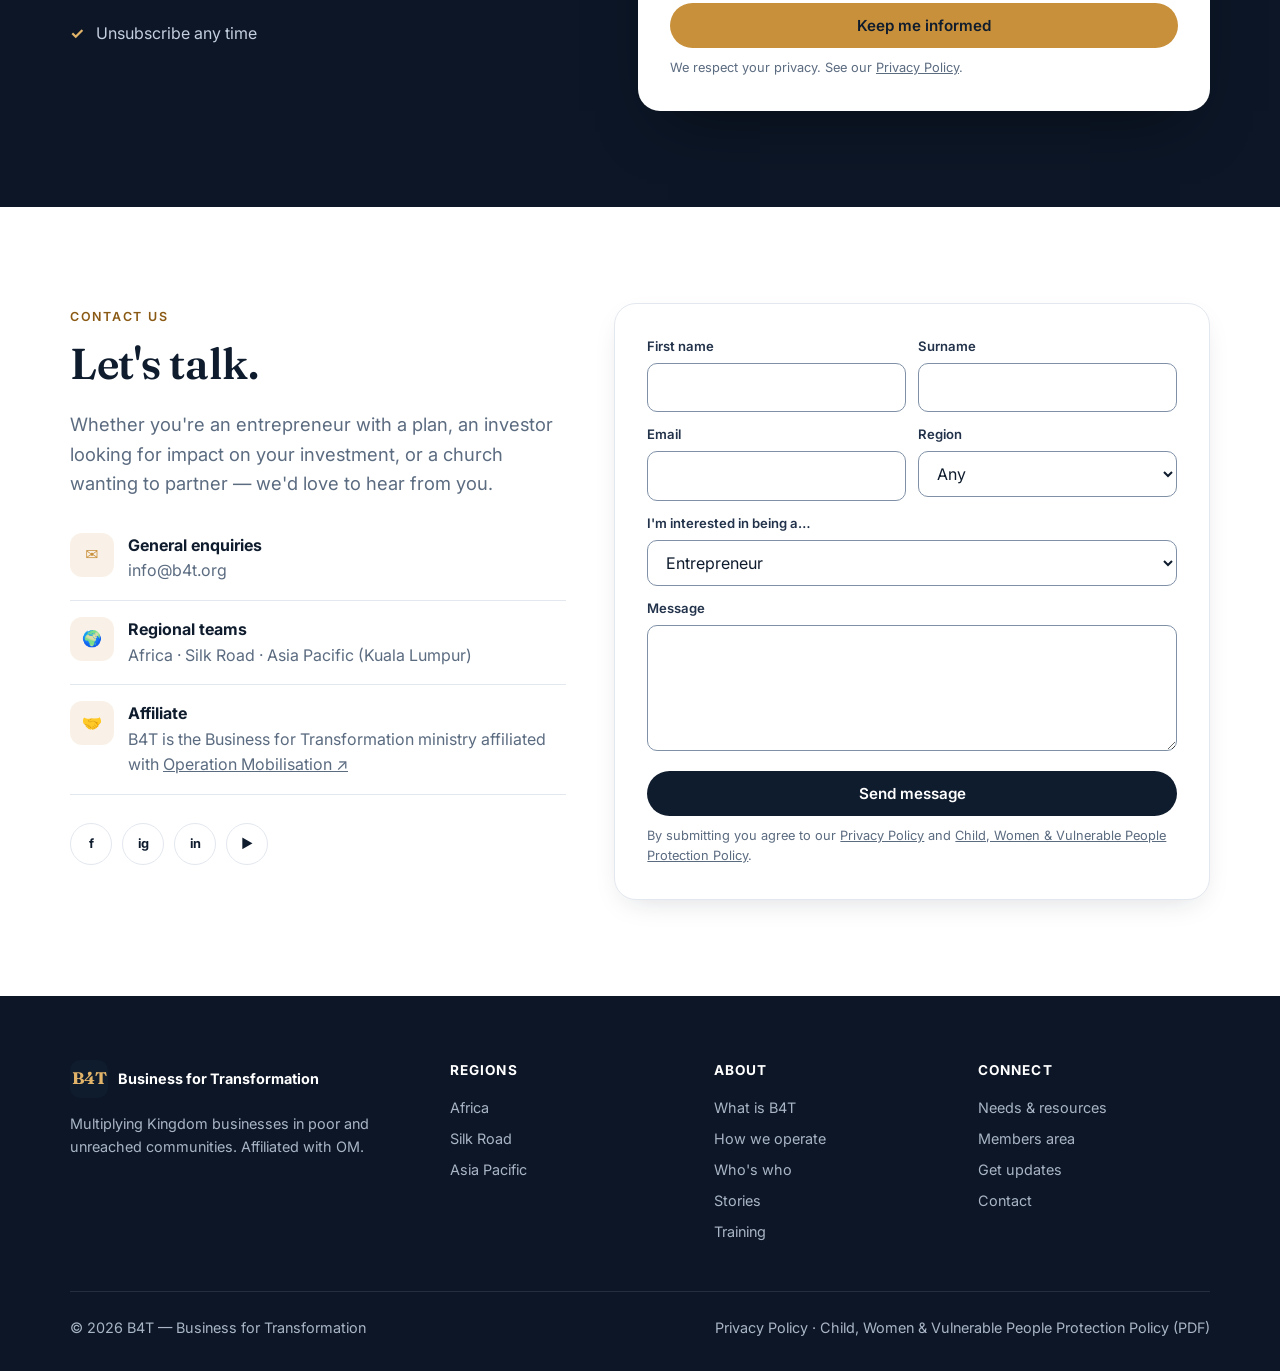
==== commit b552d0ee: "Simplify nav brand to logo; capitalise nav labels; keep nav buttons on one line Co-Authored-By: Clau" ====
--- a/index.html
+++ b/index.html
@@ -20,21 +20,20 @@
   <div class="container nav">
     <a href="#top" class="brand" aria-label="B4T home">
       <span class="brand-mark">B4T</span>
-      <span>Business for Transformation<small>Business in the heart of missions</small></span>
     </a>
     <ul class="nav-links" id="navLinks">
       <li><a href="#regions">Regions</a></li>
       <li><a href="#about">About</a></li>
-      <li><a href="how-we-operate.html">How we operate</a></li>
+      <li><a href="how-we-operate.html">How We Operate</a></li>
       <li><a href="#connect">Connect</a></li>
       <li><a href="#training">Training</a></li>
       <li><a href="#stories">Stories</a></li>
       <li><a href="#contact">Contact</a></li>
     </ul>
     <div class="nav-actions">
-      <button class="btn btn-ghost btn-sm guest-only" data-open="loginModal">Member login</button>
+      <button class="btn btn-ghost btn-sm guest-only" data-open="loginModal">Member Login</button>
       <button class="btn btn-ghost btn-sm" id="logoutBtn" style="display:none">Sign out</button>
-      <a href="#updates" class="btn btn-primary btn-sm">Get updates</a>
+      <a href="#updates" class="btn btn-primary btn-sm">Get Updates</a>
       <button class="menu-btn" id="menuBtn" aria-label="Open menu" aria-expanded="false">☰</button>
     </div>
   </div>
@@ -350,7 +349,7 @@
       <h2>Some stories can't be told in public.</h2>
       <p class="lead">Much of our work happens in sensitive contexts. Registered partners — investors, Developers, mentors and prayer partners — can access protected updates once their membership is approved.</p>
       <div style="display:flex;gap:10px;flex-wrap:wrap;margin-top:20px">
-        <button class="btn btn-dark guest-only" data-open="loginModal">Member login</button>
+        <button class="btn btn-dark guest-only" data-open="loginModal">Member Login</button>
         <button class="btn btn-ghost guest-only" data-open="joinModal">Request access</button>
         <a href="members.html" class="btn btn-primary" style="display:none" id="toPortal">Open member portal →</a>
       </div>
--- a/styles.css
+++ b/styles.css
@@ -320,3 +320,6 @@
 /* Hero tagline sits just under the headline */
 .hero h1{margin-bottom:.25em}
 .hero .hero-tagline{display:block;margin-bottom:24px}
+
+/* Nav buttons stay on one line and aligned */
+.nav-actions .btn{white-space:nowrap}
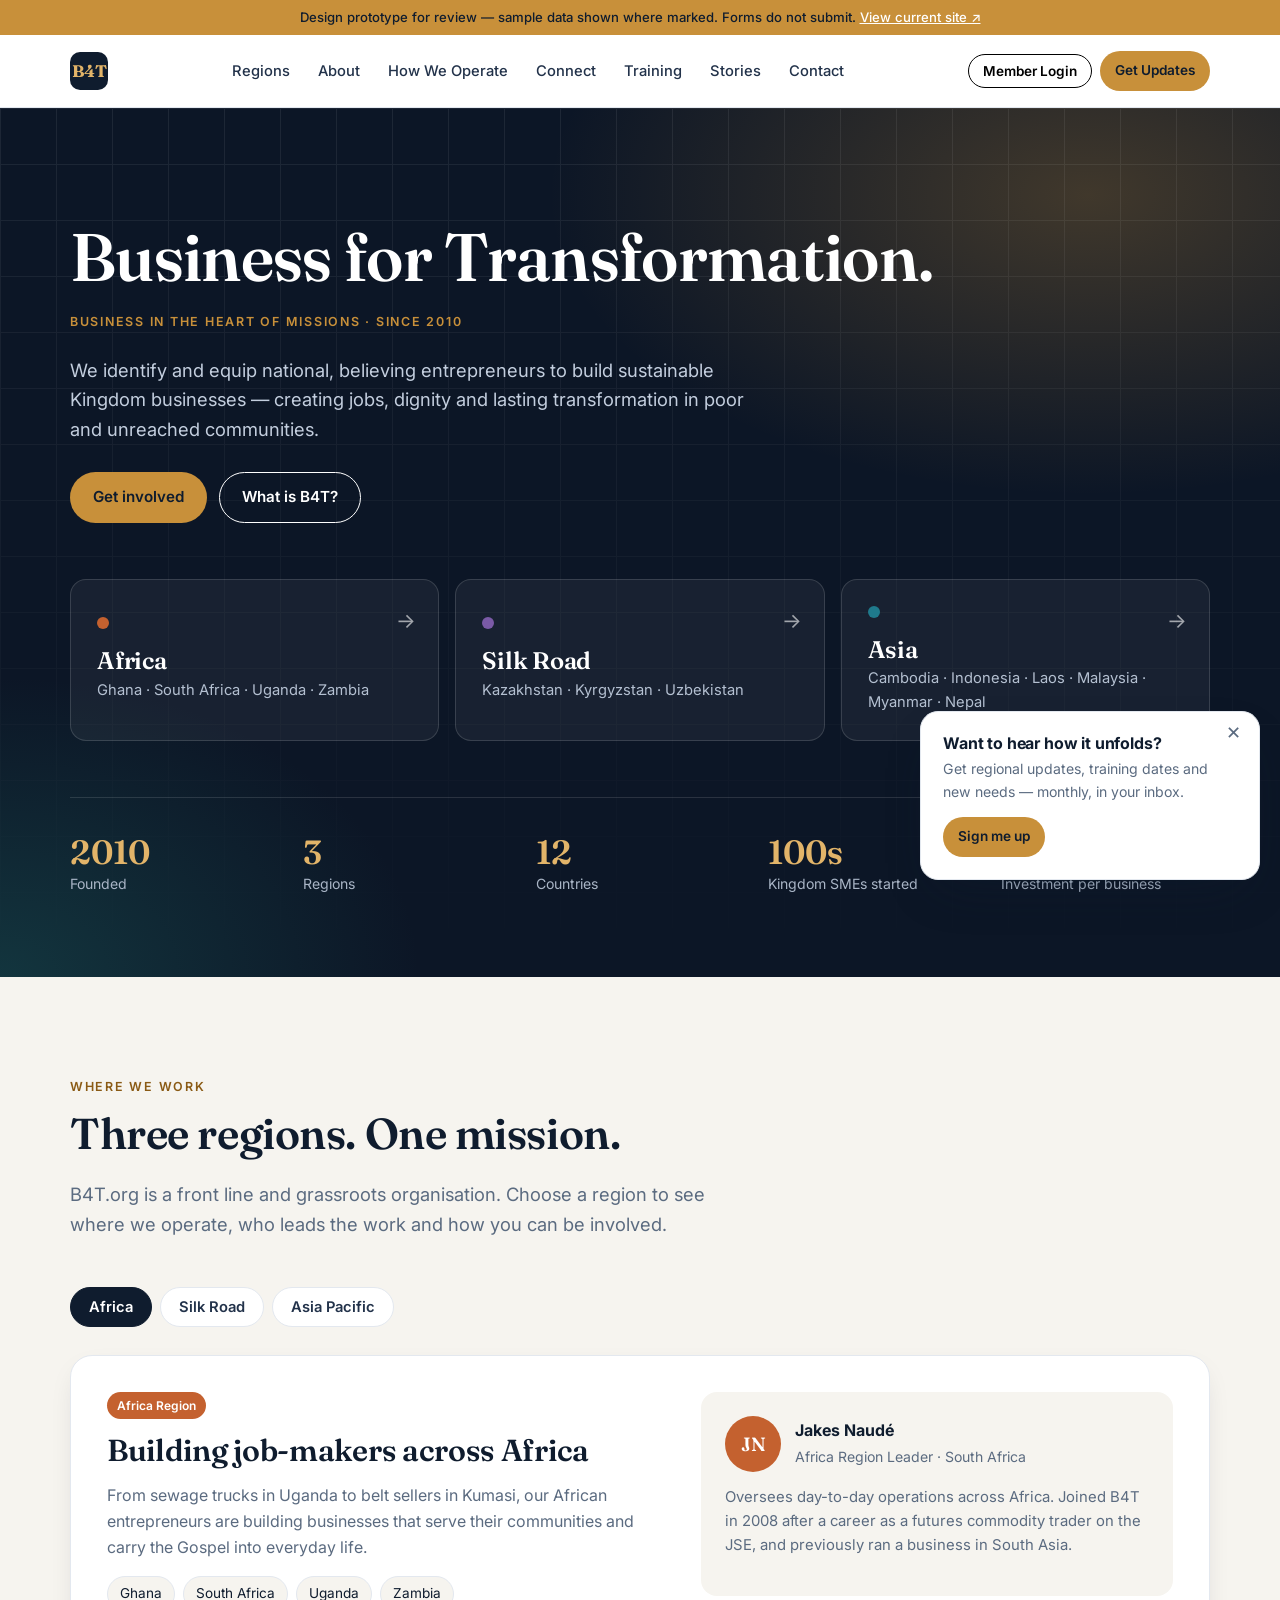
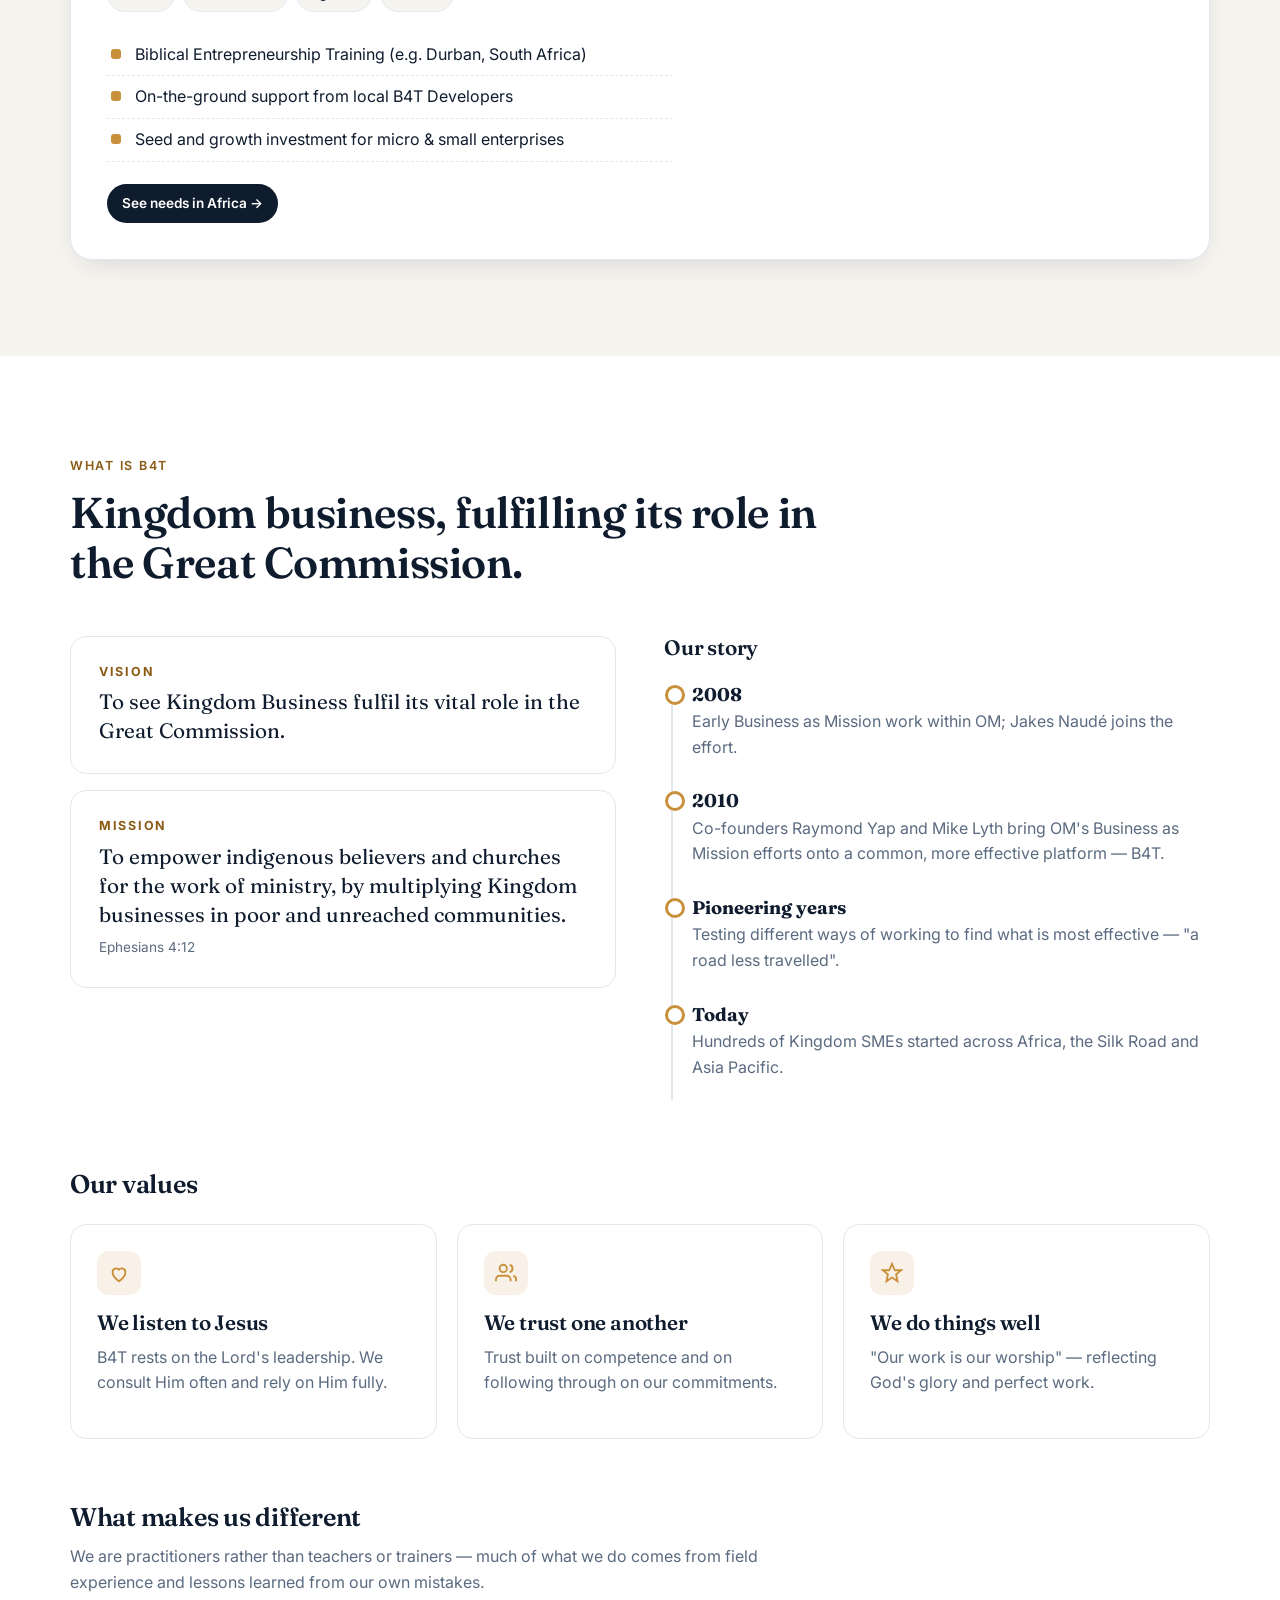
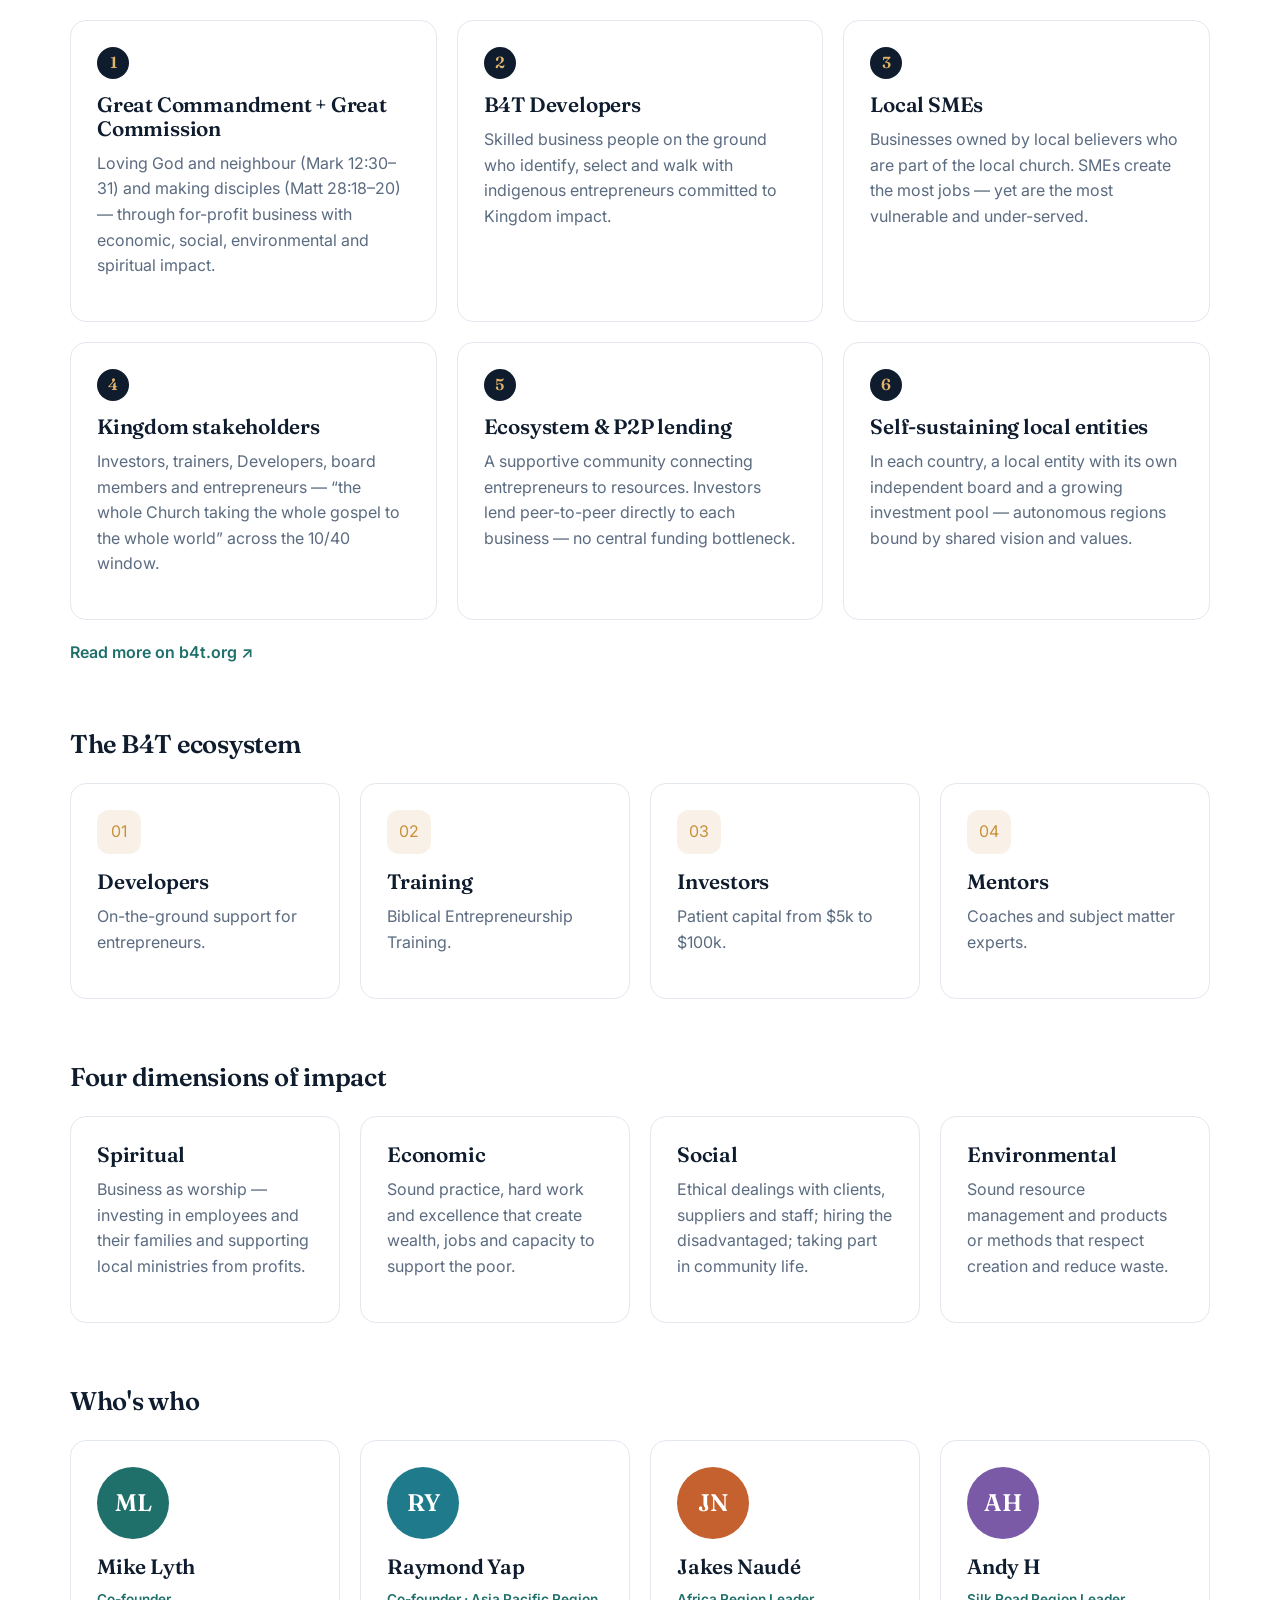
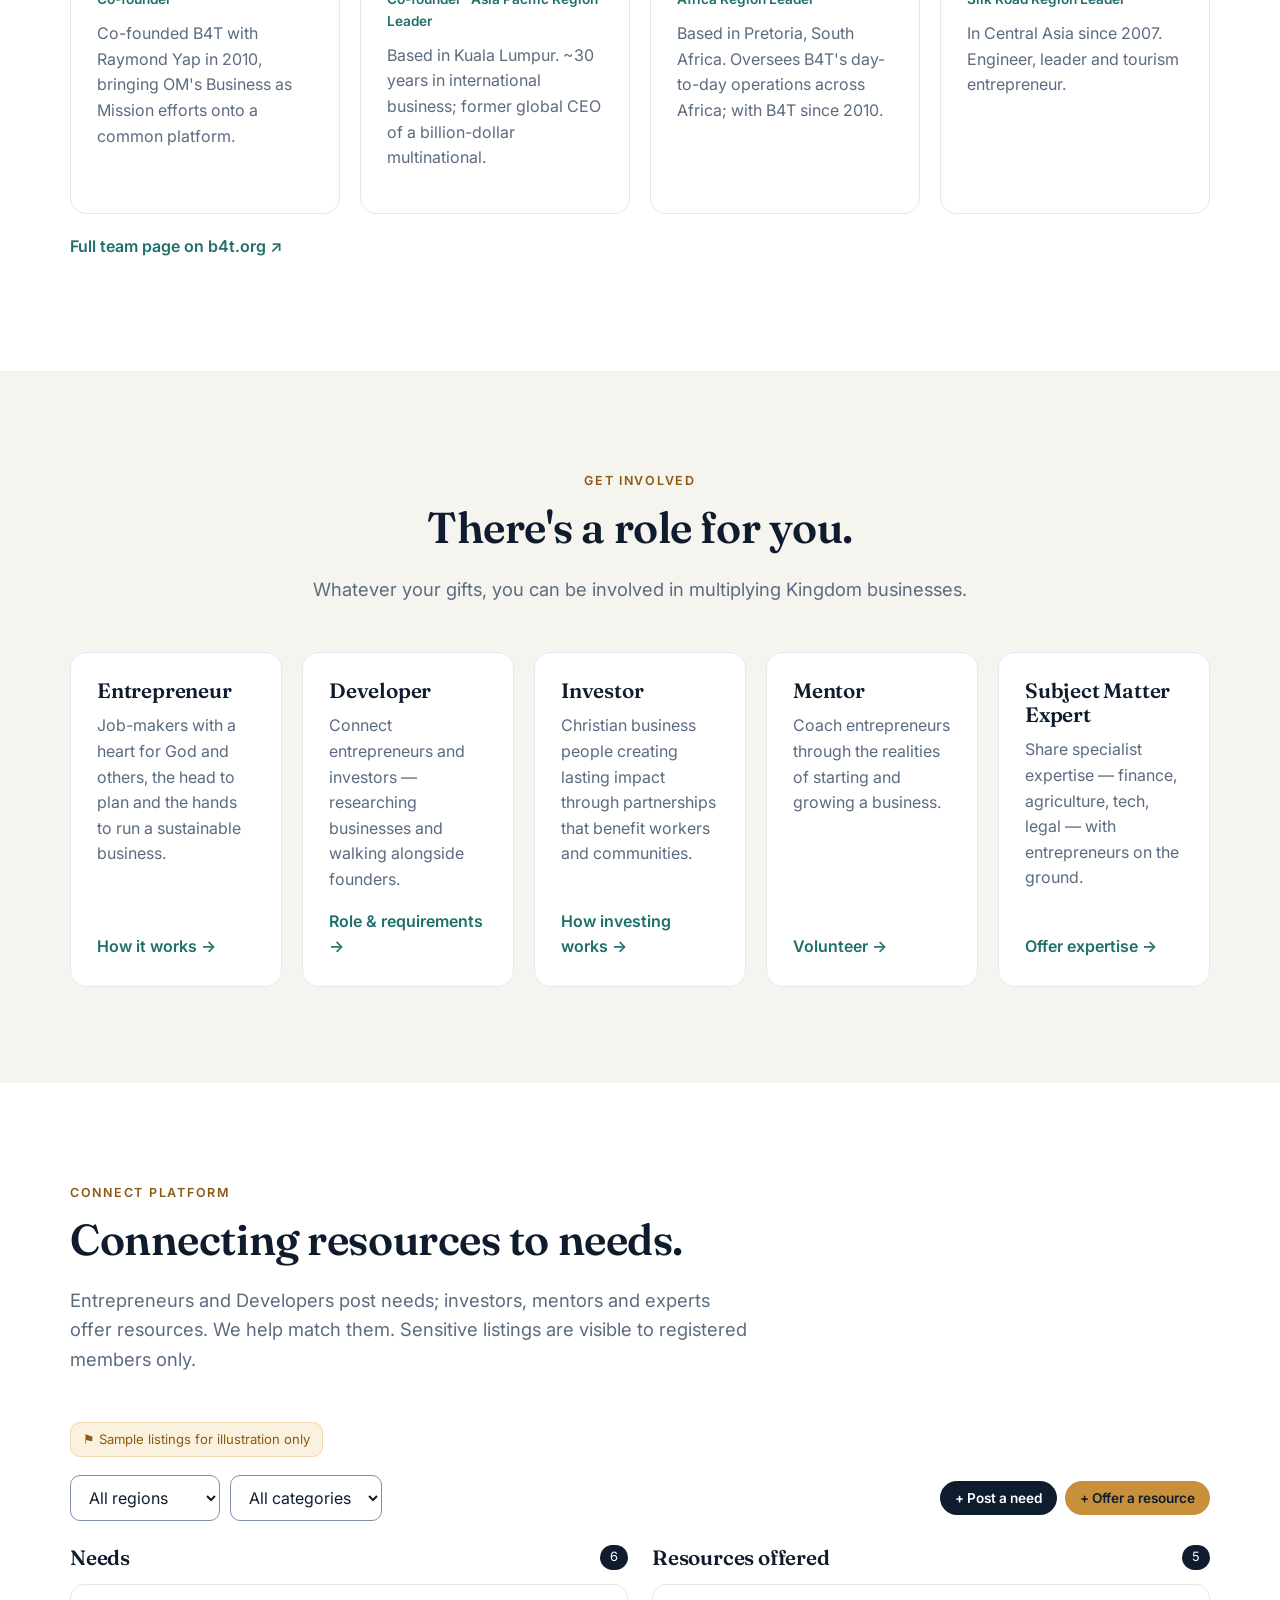
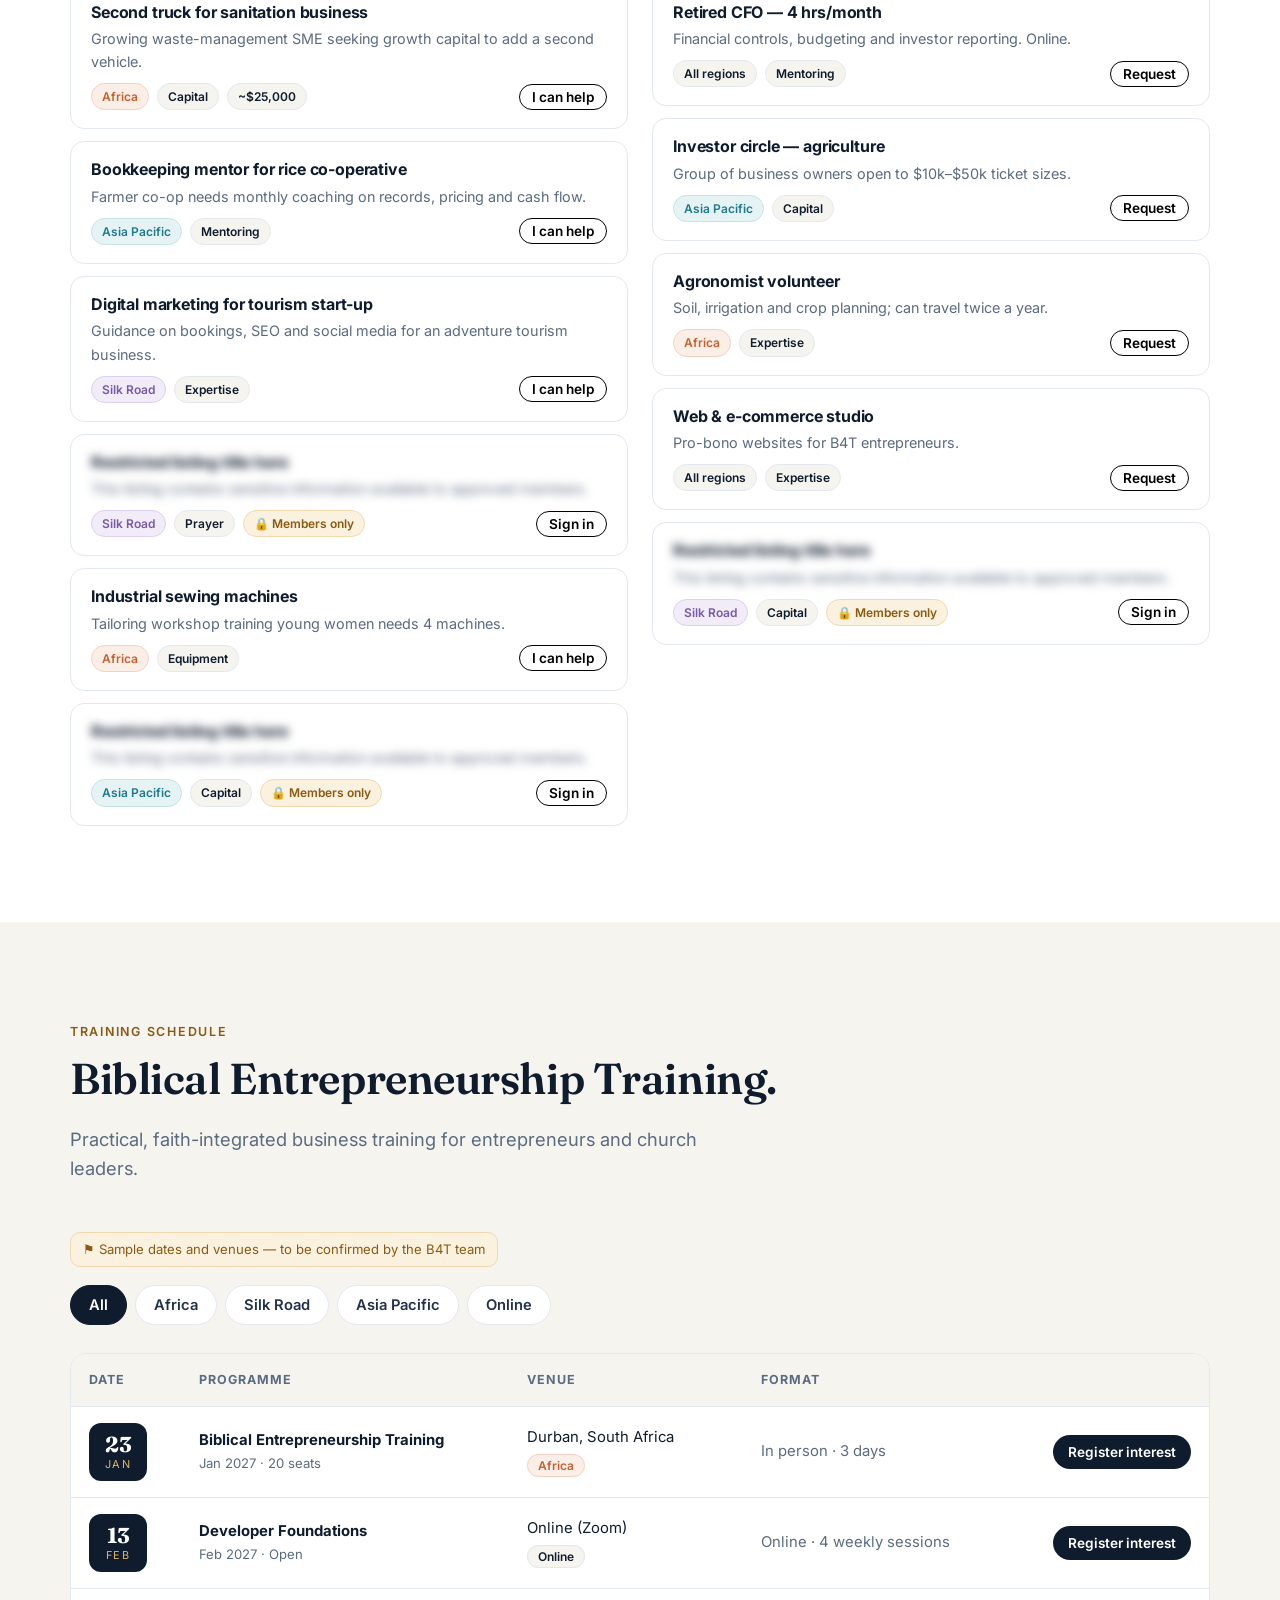
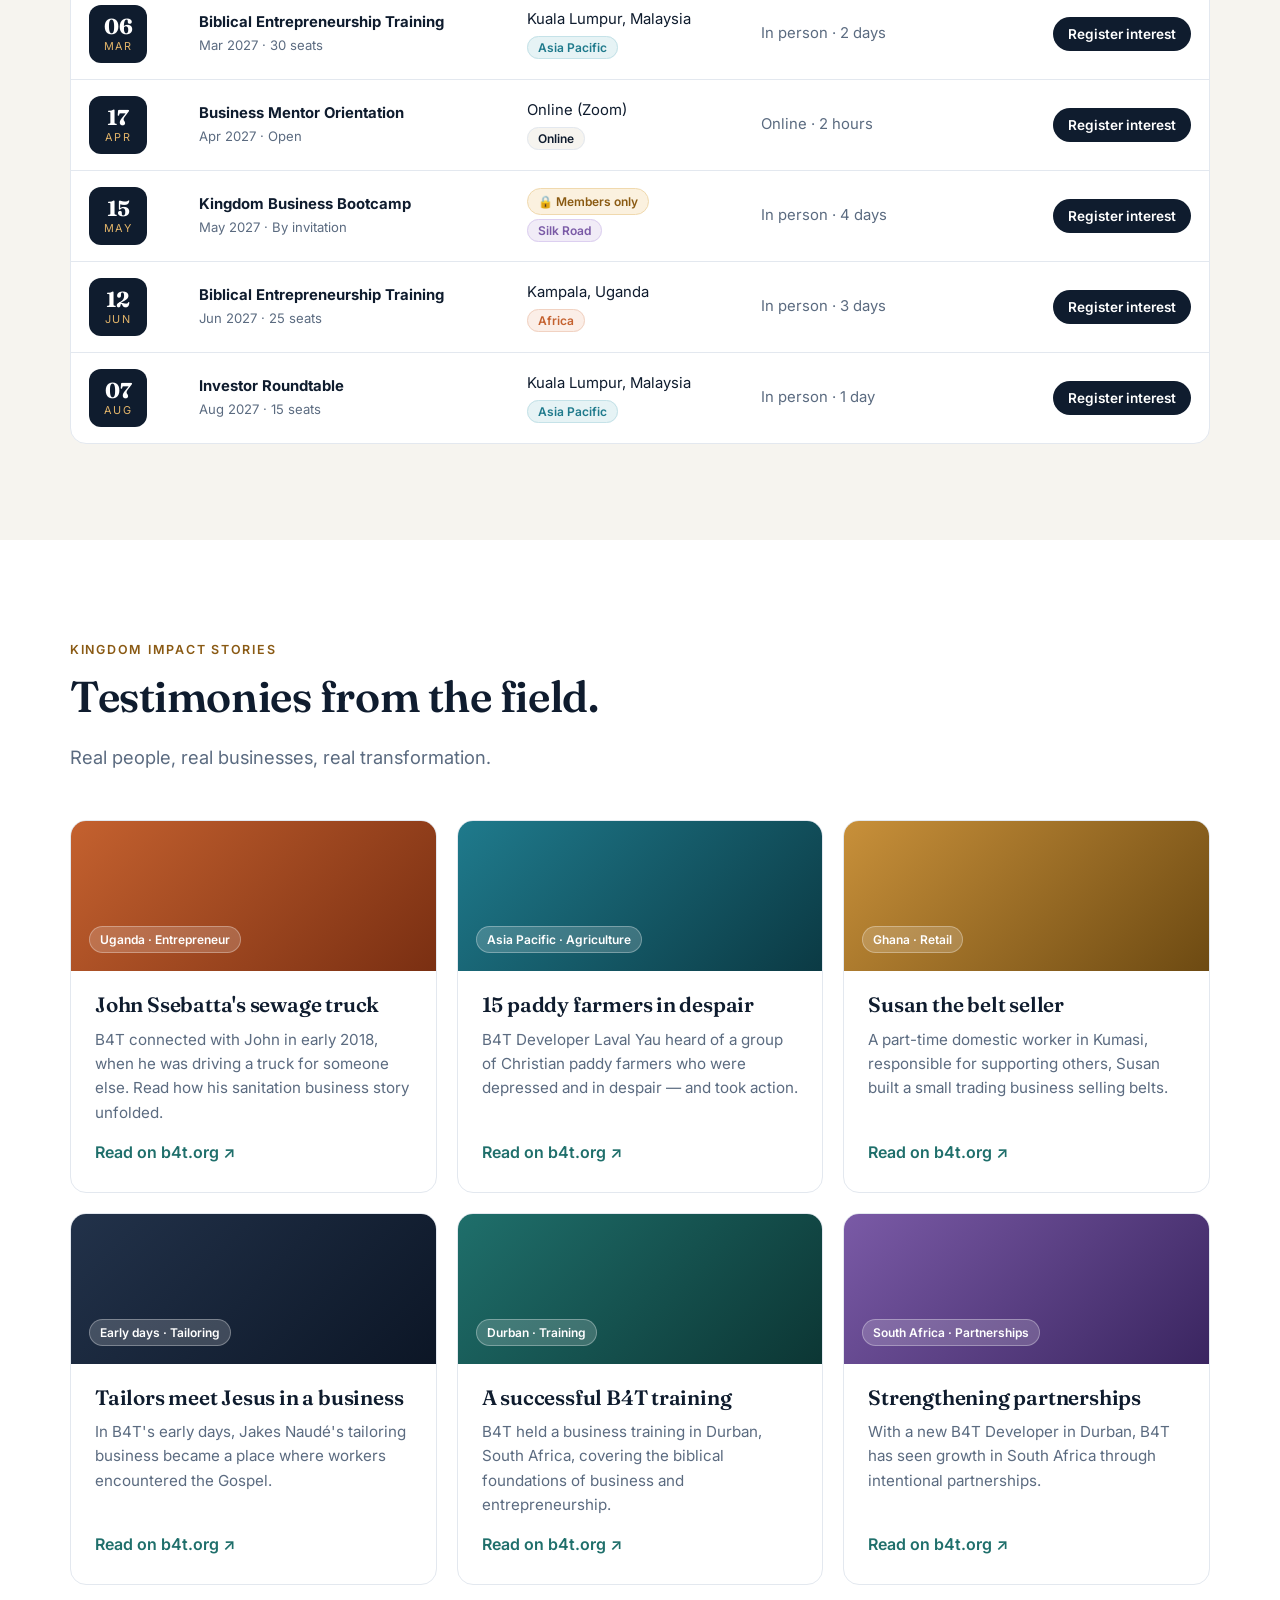
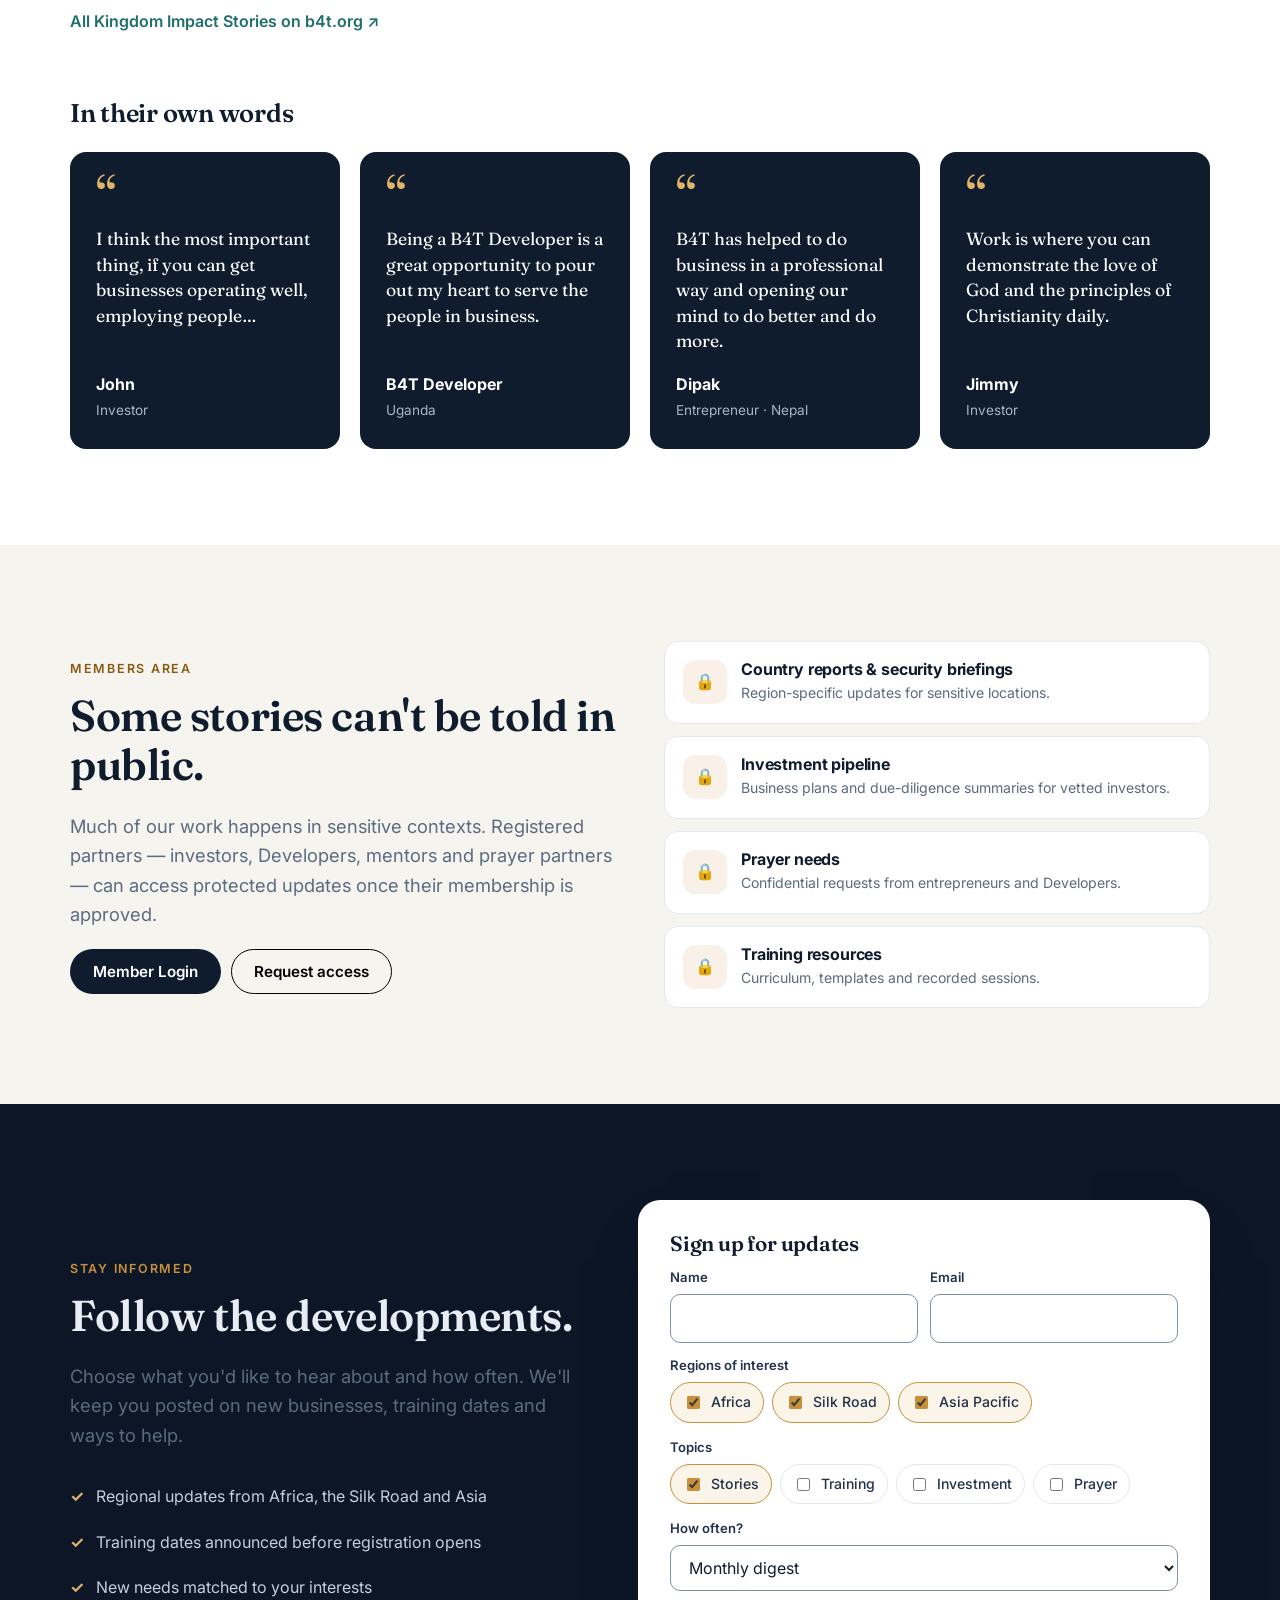
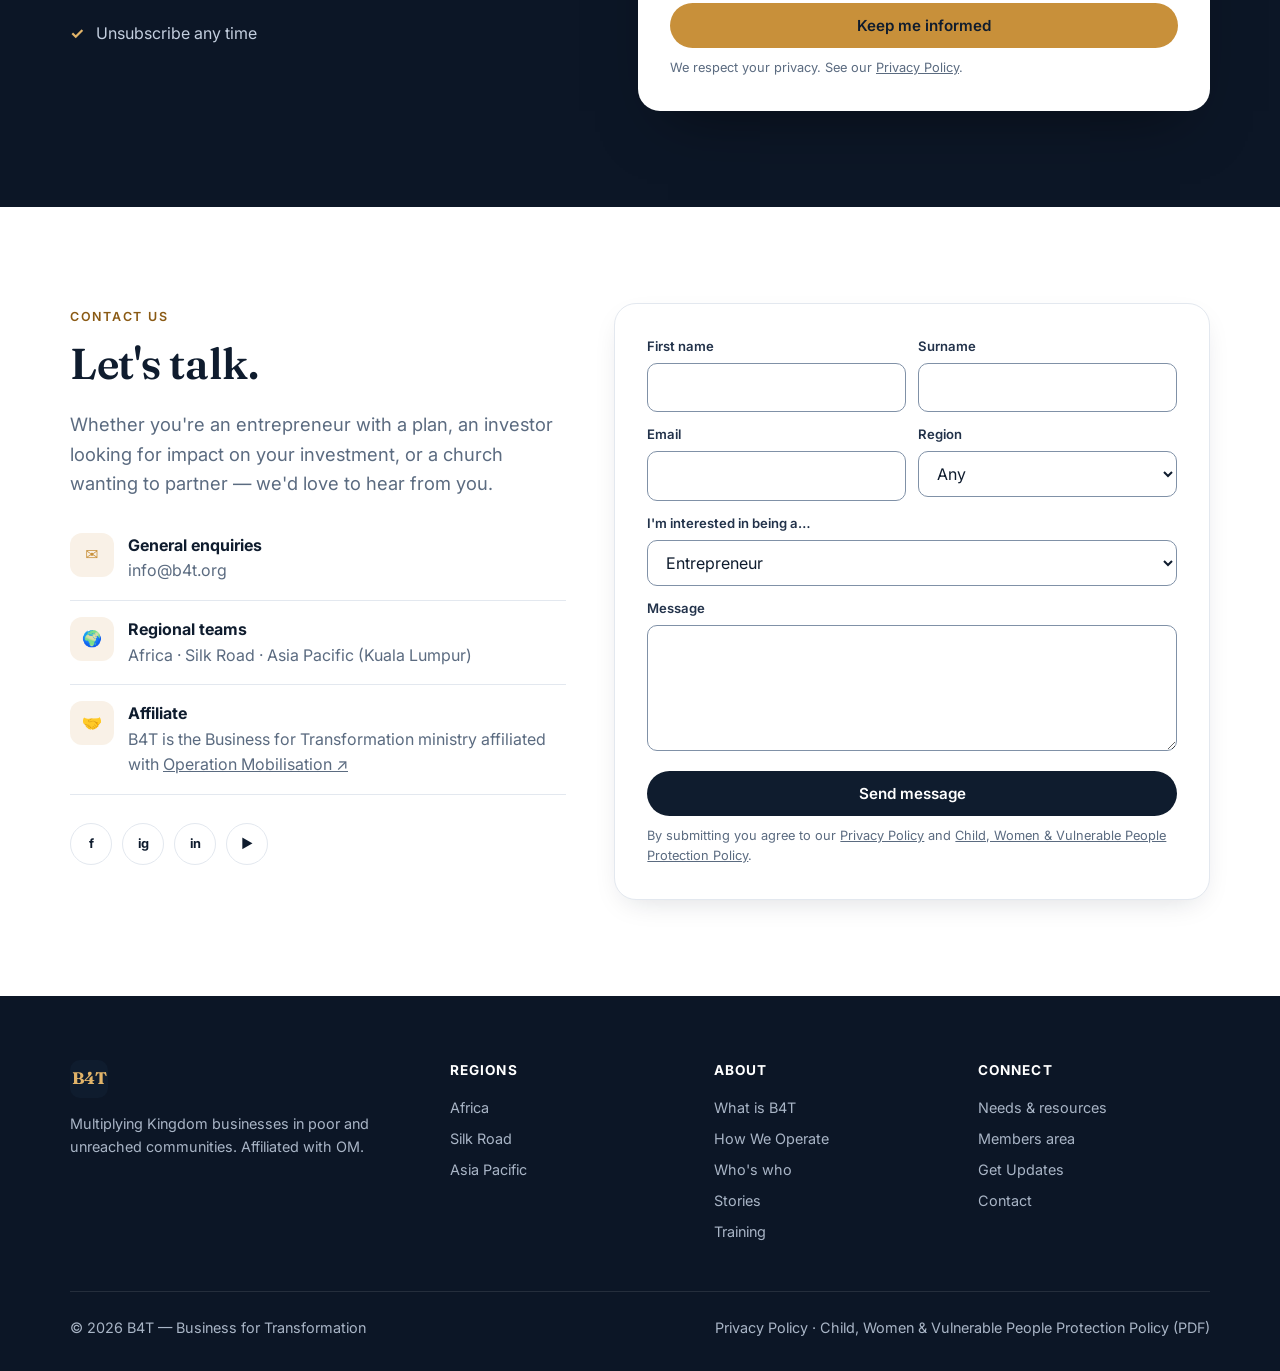
==== commit 2467a40a: "Match footer to nav: logo-only brand, capitalised links Co-Authored-By: Claude Sonnet 5.5 <noreply@a" ====
--- a/index.html
+++ b/index.html
@@ -447,12 +447,12 @@
   <div class="container">
     <div class="footer-grid">
       <div>
-        <a href="#top" class="brand" style="color:#fff;margin-bottom:14px"><span class="brand-mark">B4T</span><span>Business for Transformation</span></a>
+        <a href="#top" class="brand" aria-label="B4T home" style="color:#fff;margin-bottom:14px"><span class="brand-mark">B4T</span></a>
         <p style="max-width:320px">Multiplying Kingdom businesses in poor and unreached communities. Affiliated with <a href="https://www.uk.om.org/" target="_blank" rel="noopener">OM</a>.</p>
       </div>
       <div><h5>Regions</h5><ul><li><a href="#regions" data-region-link="africa">Africa</a></li><li><a href="#regions" data-region-link="silk">Silk Road</a></li><li><a href="#regions" data-region-link="asia">Asia Pacific</a></li></ul></div>
-      <div><h5>About</h5><ul><li><a href="#about">What is B4T</a></li><li><a href="how-we-operate.html">How we operate</a></li><li><a href="#team">Who's who</a></li><li><a href="#stories">Stories</a></li><li><a href="#training">Training</a></li></ul></div>
-      <div><h5>Connect</h5><ul><li><a href="#connect">Needs &amp; resources</a></li><li><a href="#members">Members area</a></li><li><a href="#updates">Get updates</a></li><li><a href="#contact">Contact</a></li></ul></div>
+      <div><h5>About</h5><ul><li><a href="#about">What is B4T</a></li><li><a href="how-we-operate.html">How We Operate</a></li><li><a href="#team">Who's who</a></li><li><a href="#stories">Stories</a></li><li><a href="#training">Training</a></li></ul></div>
+      <div><h5>Connect</h5><ul><li><a href="#connect">Needs &amp; resources</a></li><li><a href="#members">Members area</a></li><li><a href="#updates">Get Updates</a></li><li><a href="#contact">Contact</a></li></ul></div>
     </div>
     <div class="footer-bottom">
       <span>© 2026 B4T — Business for Transformation</span>
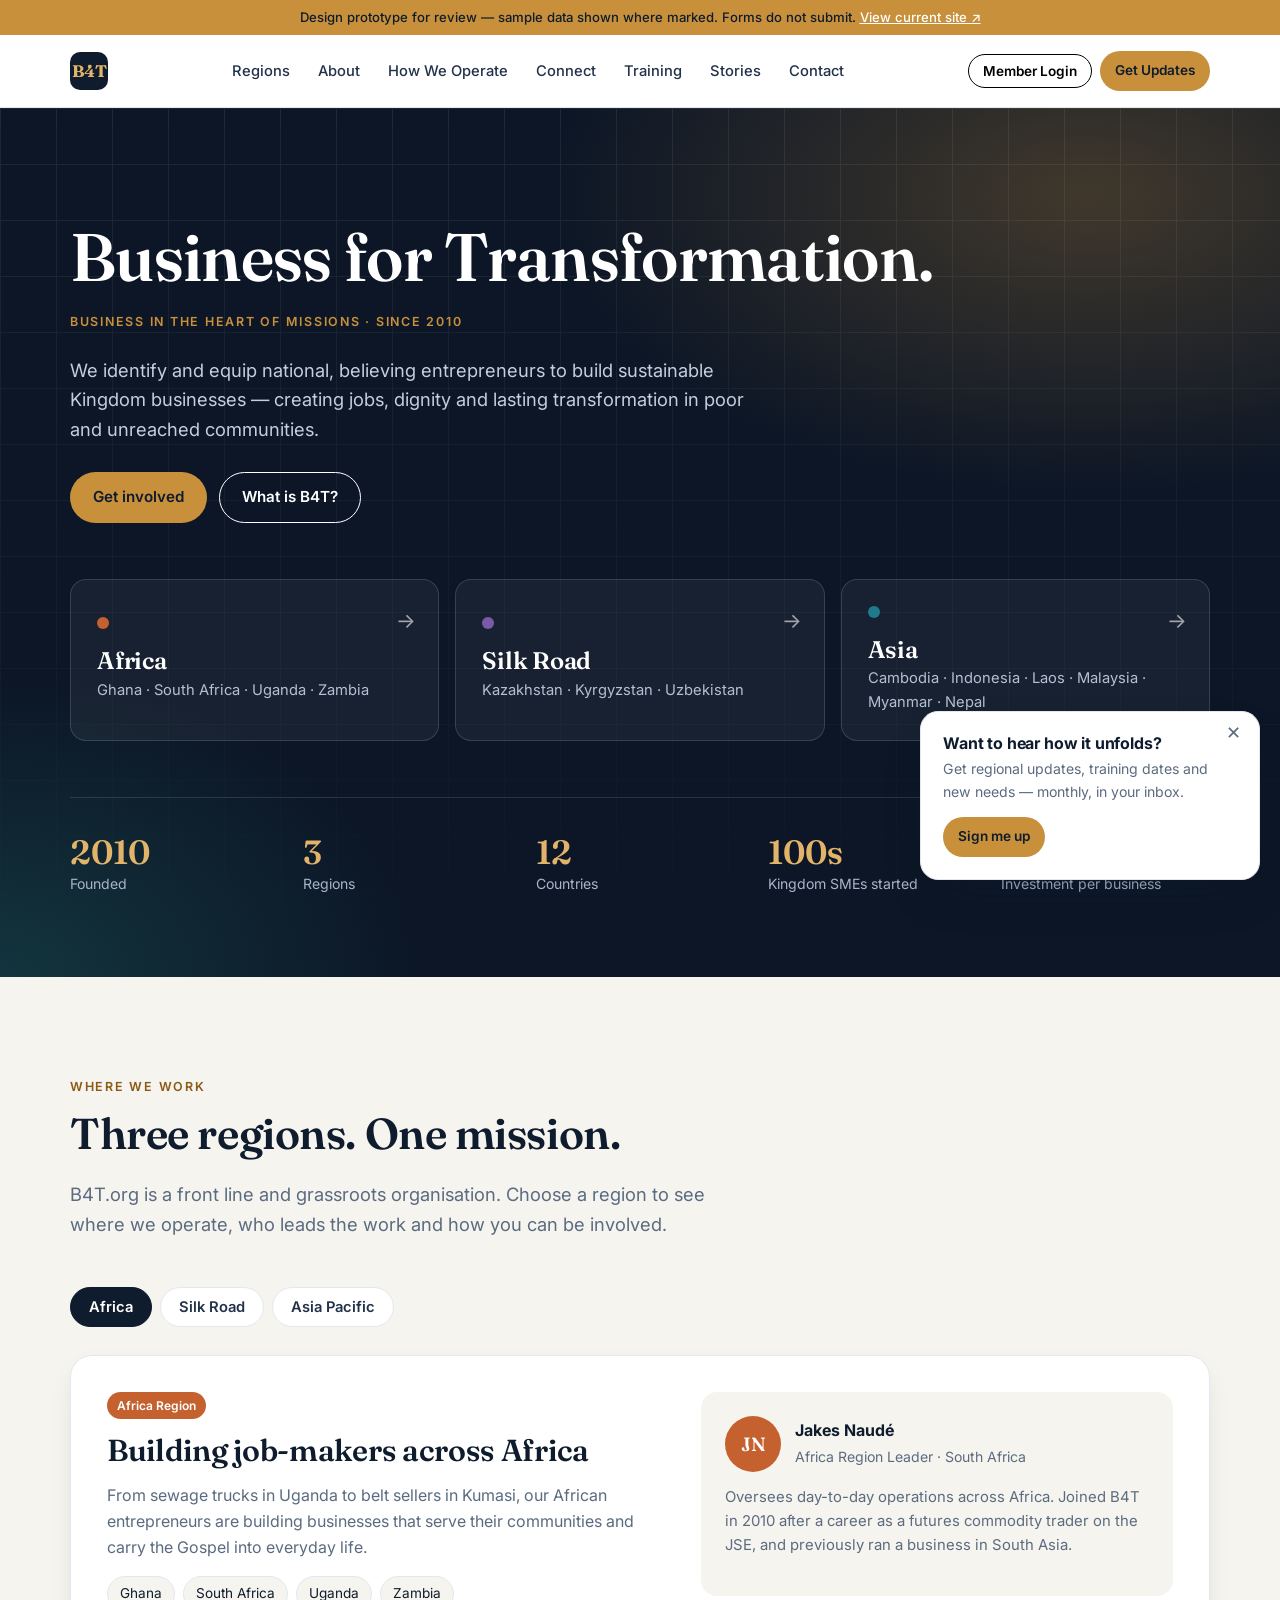
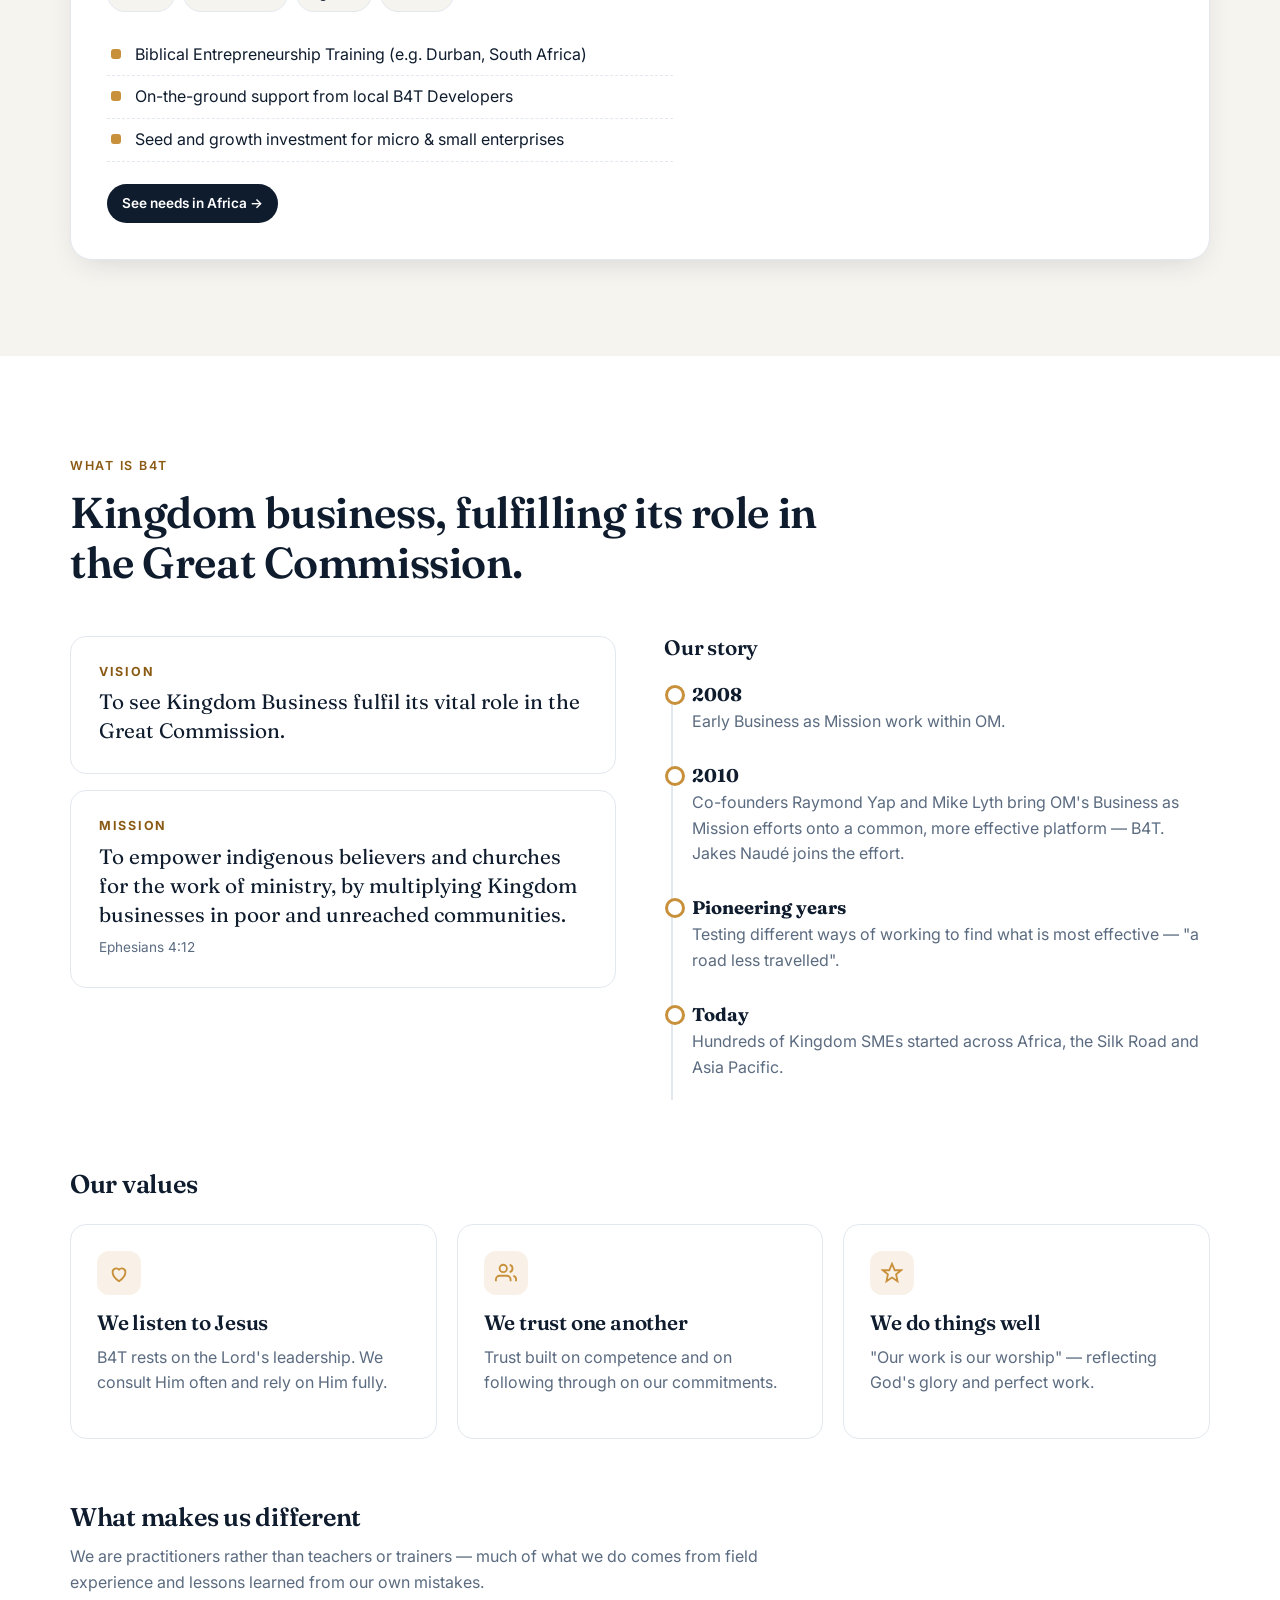
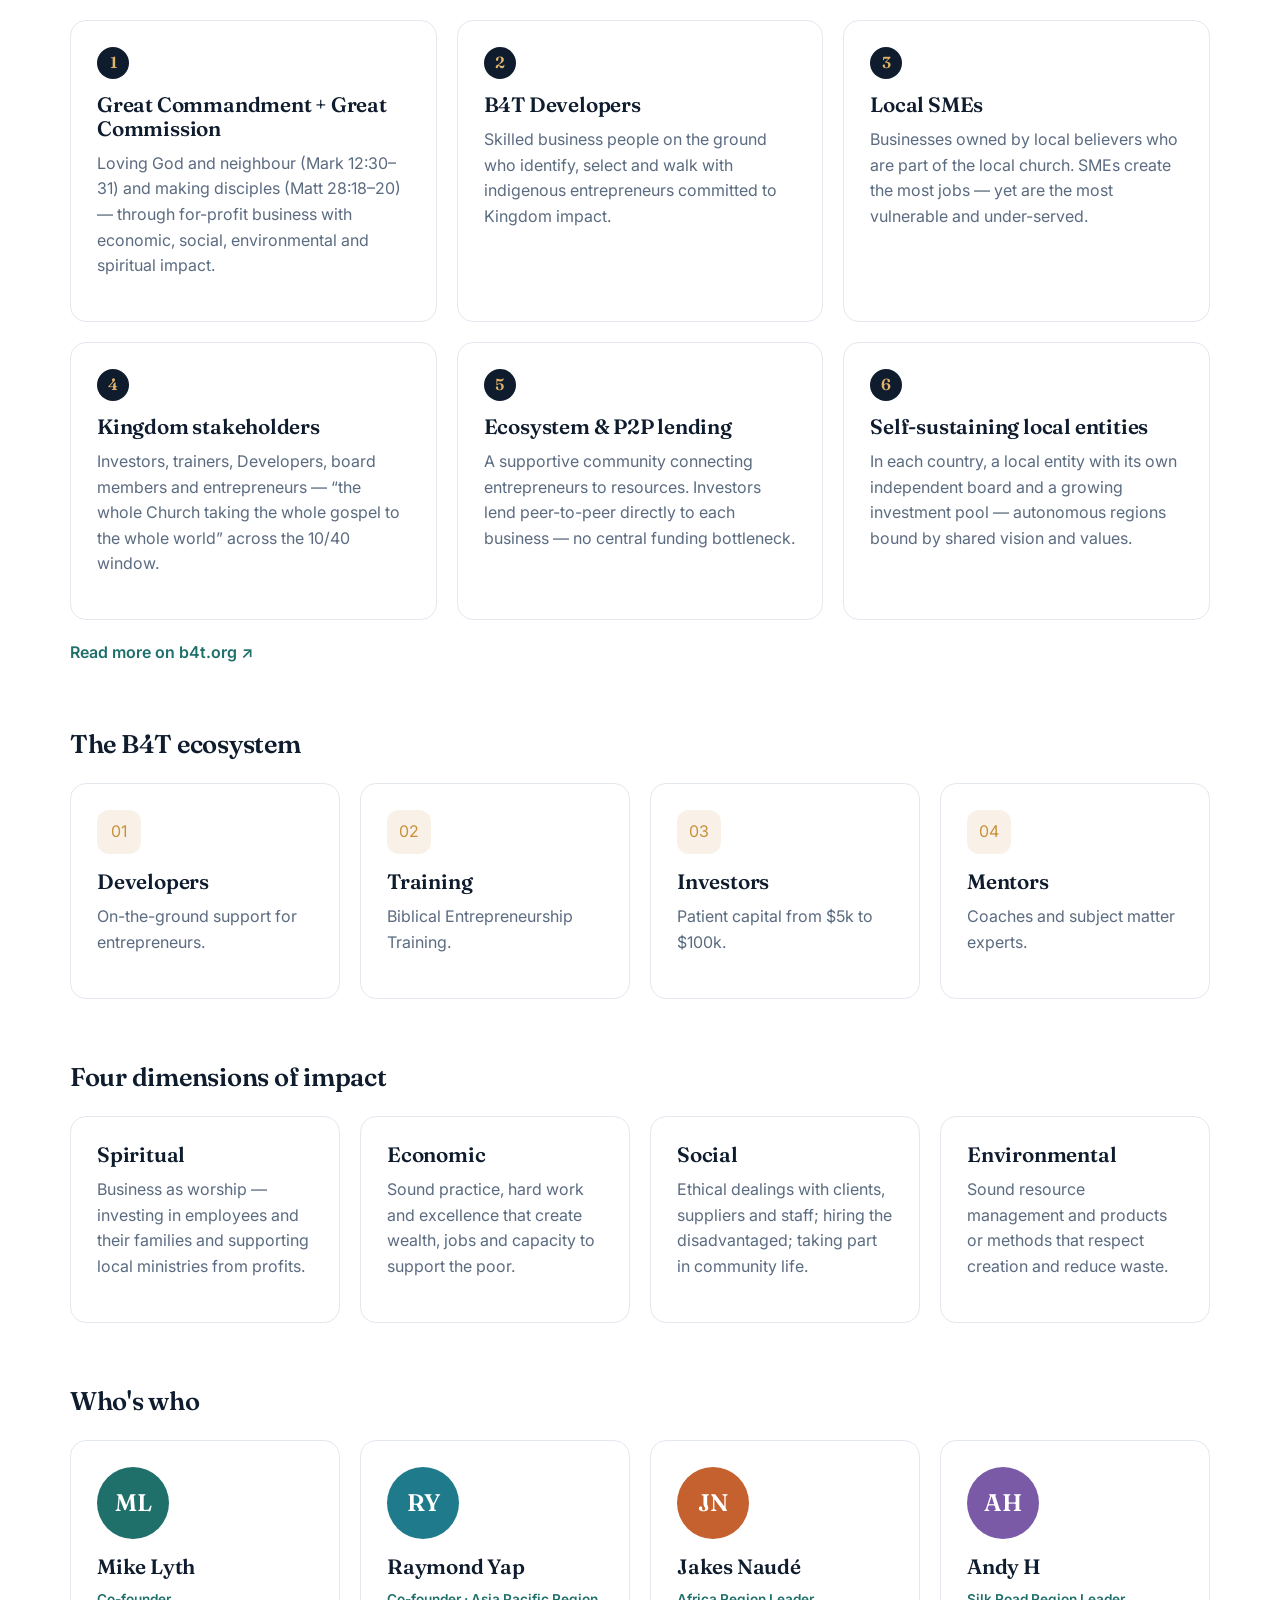
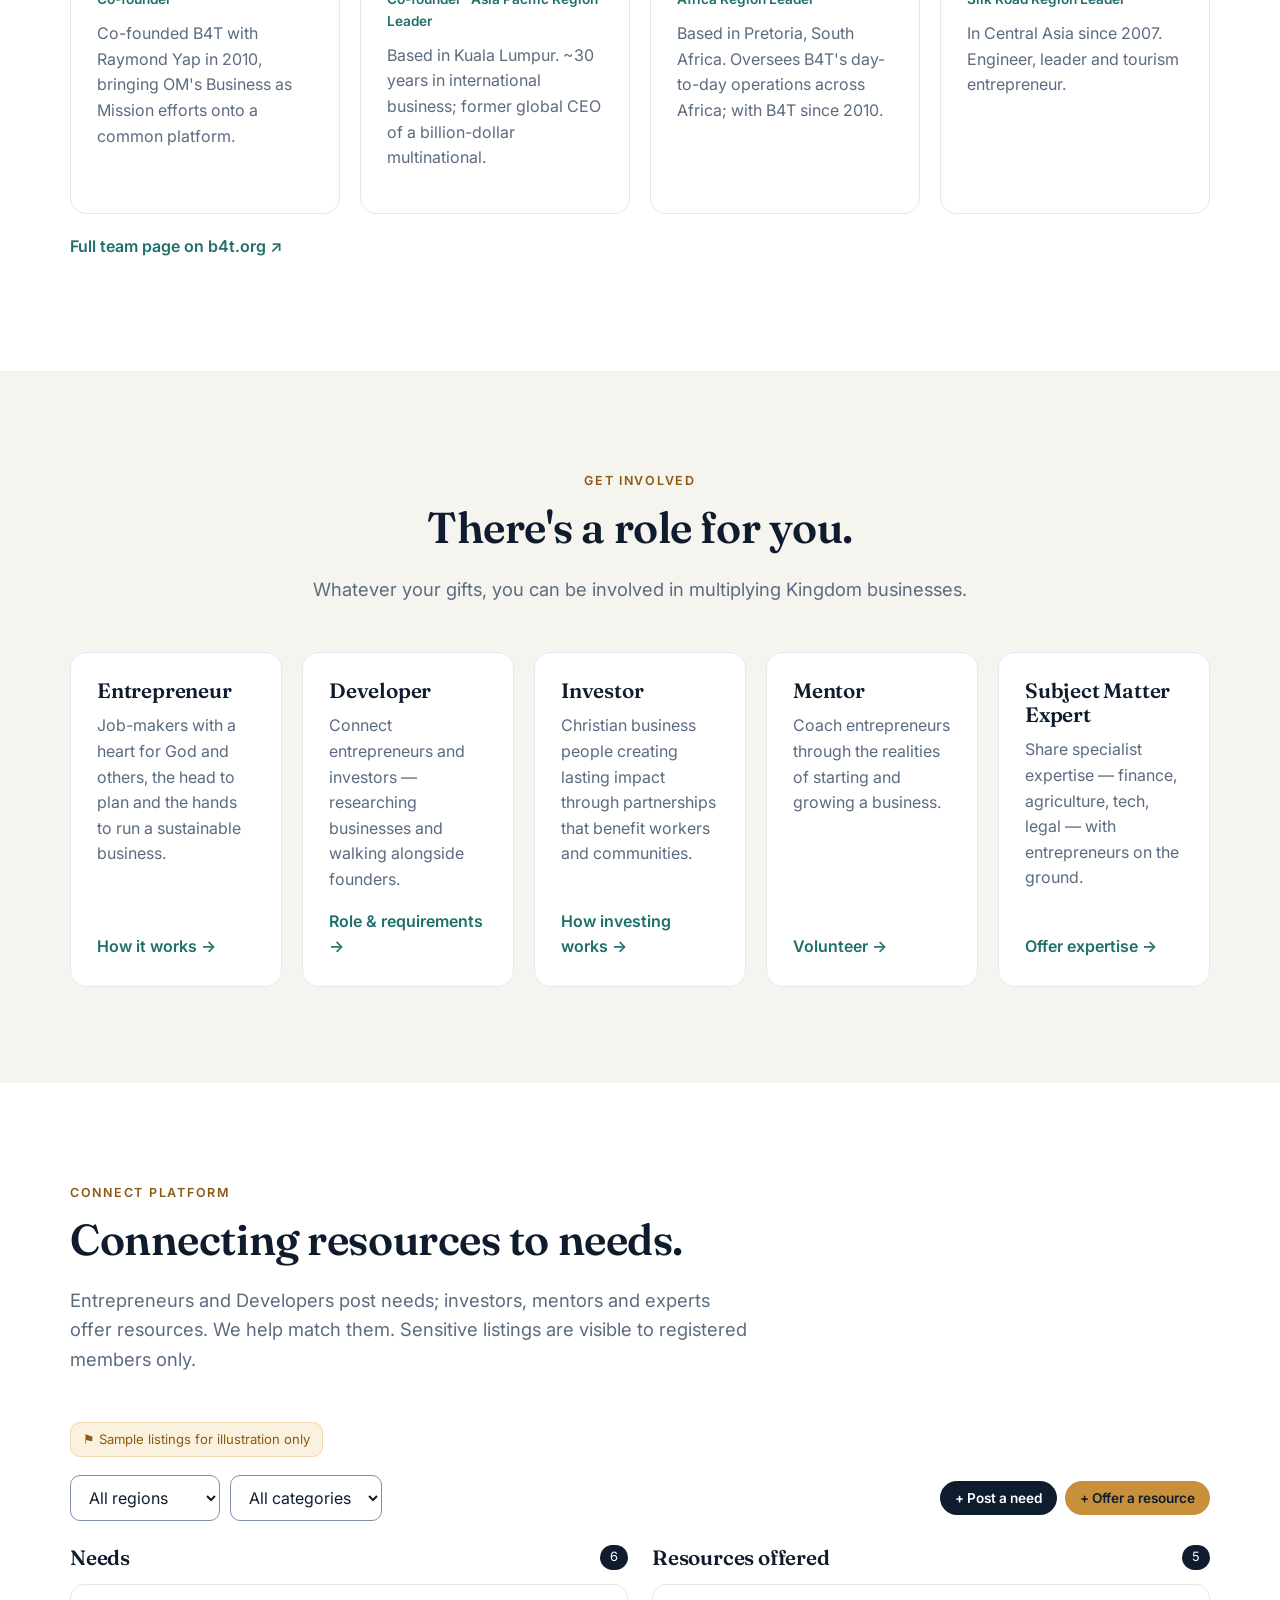
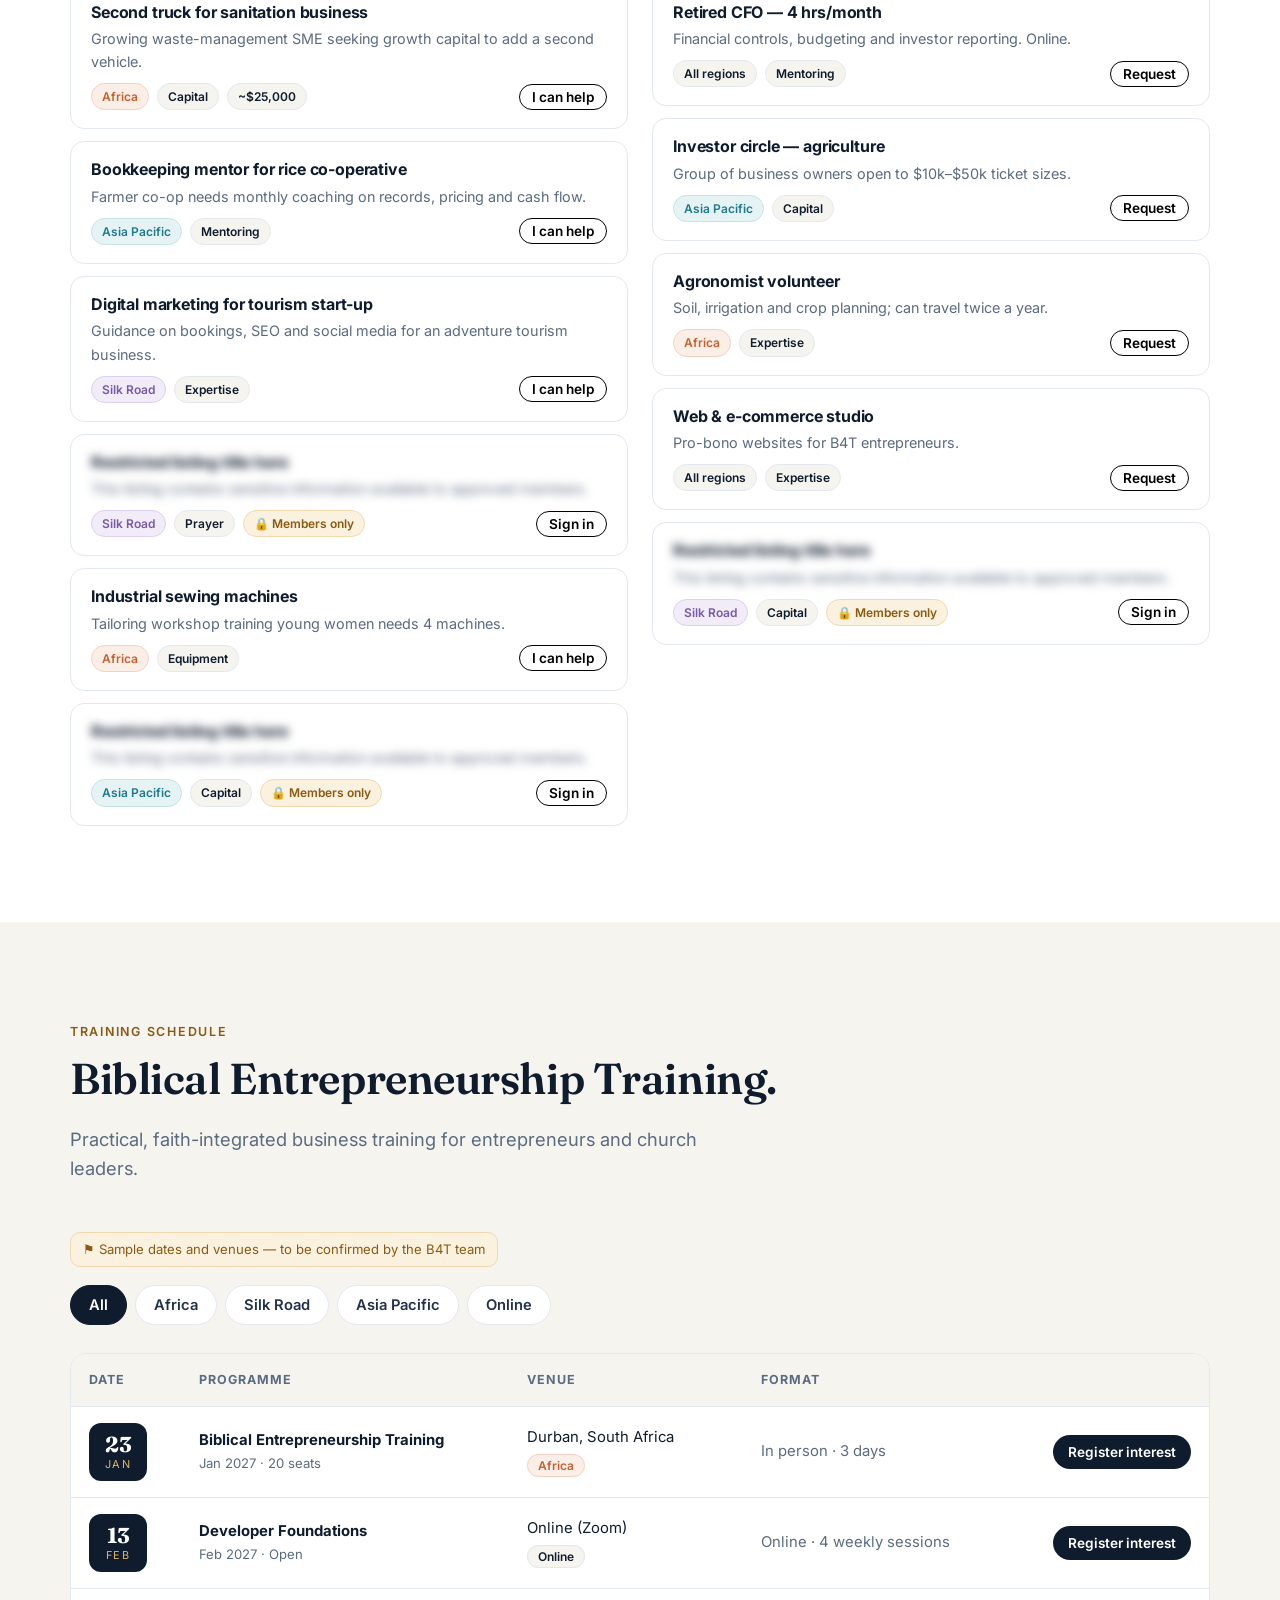
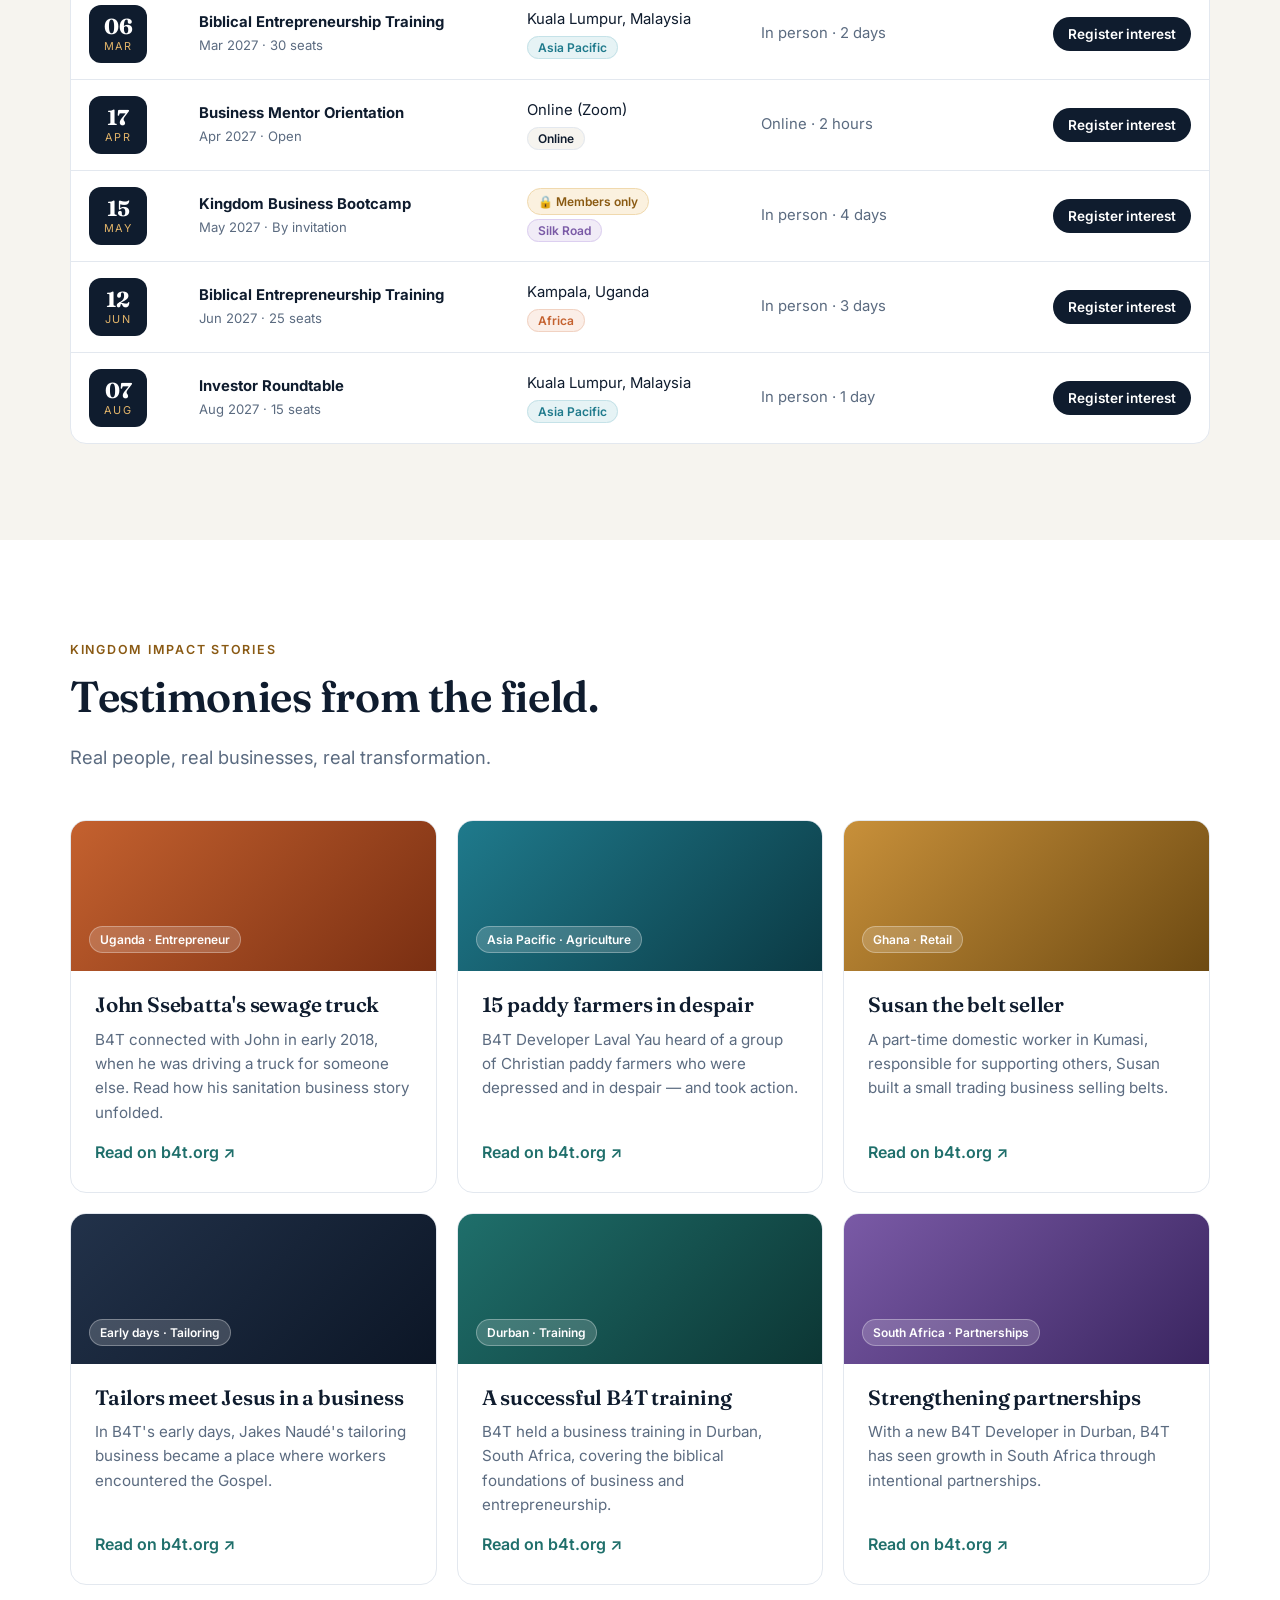
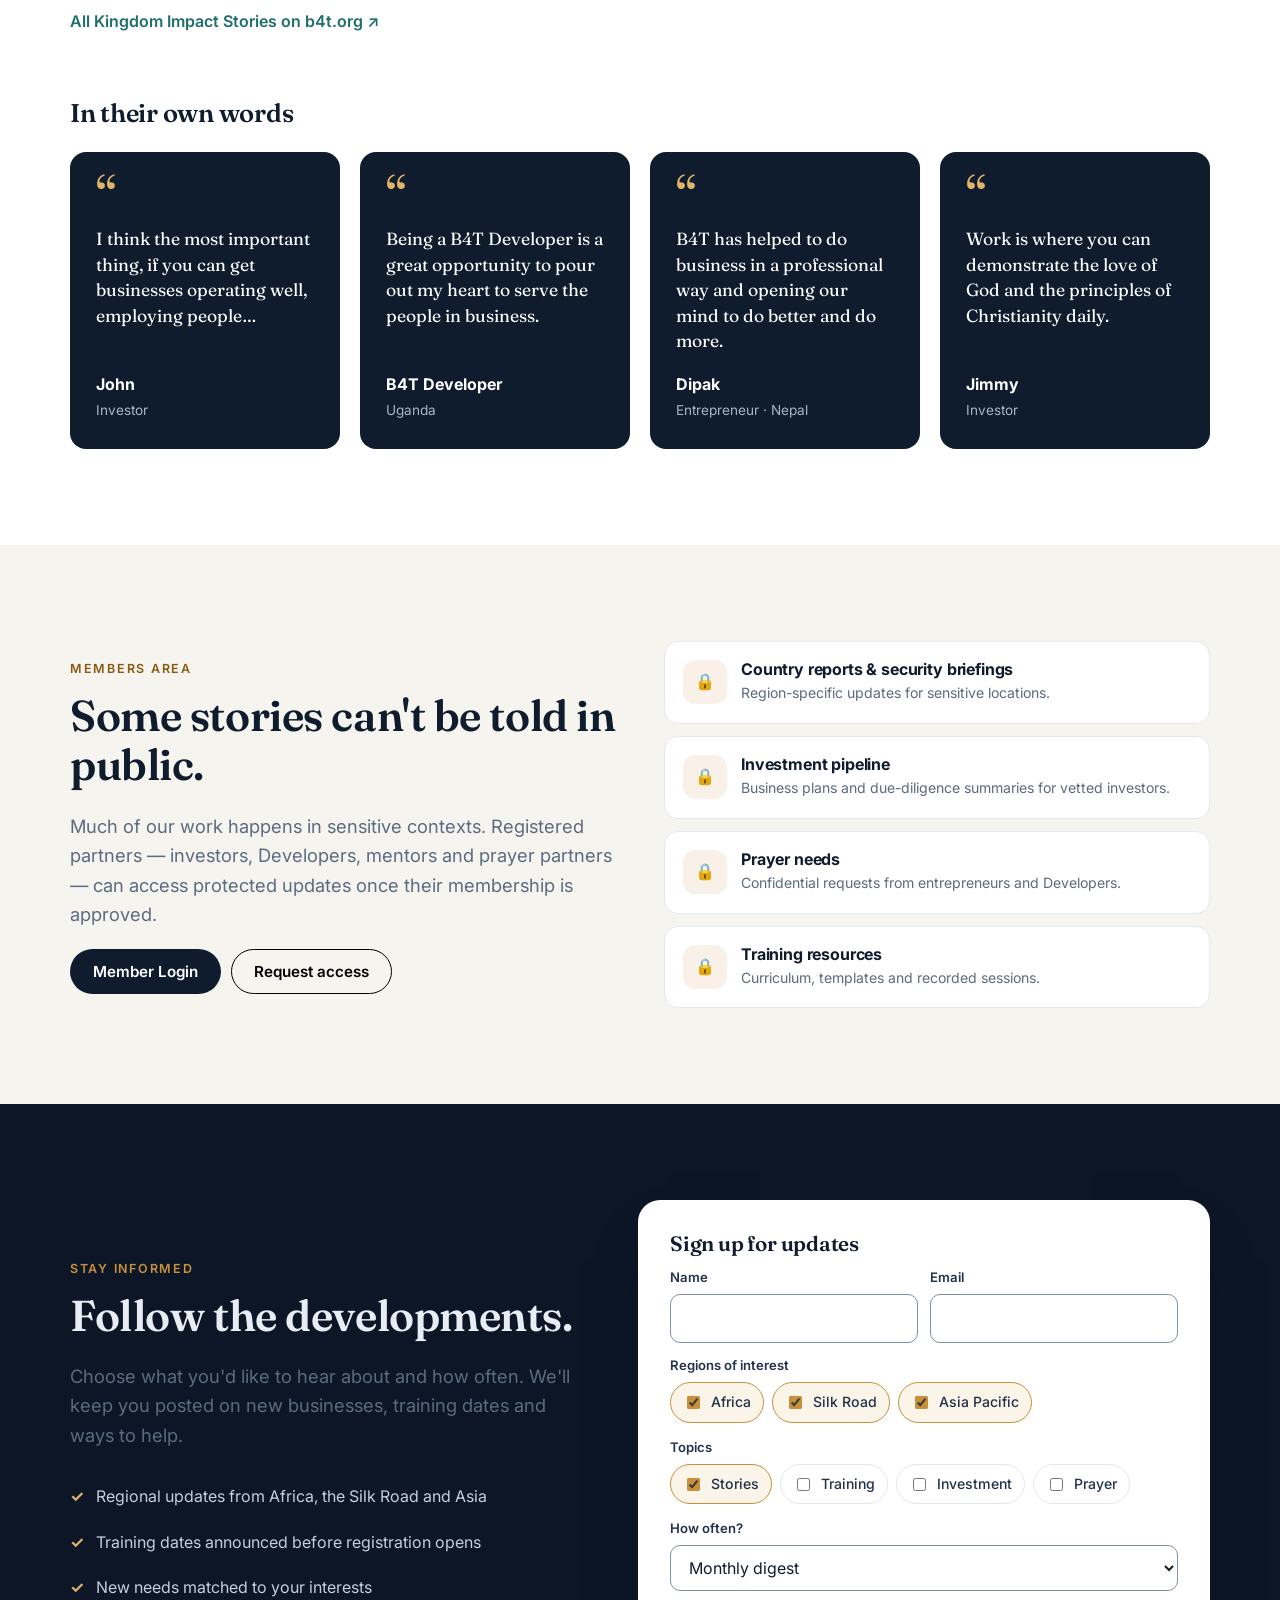
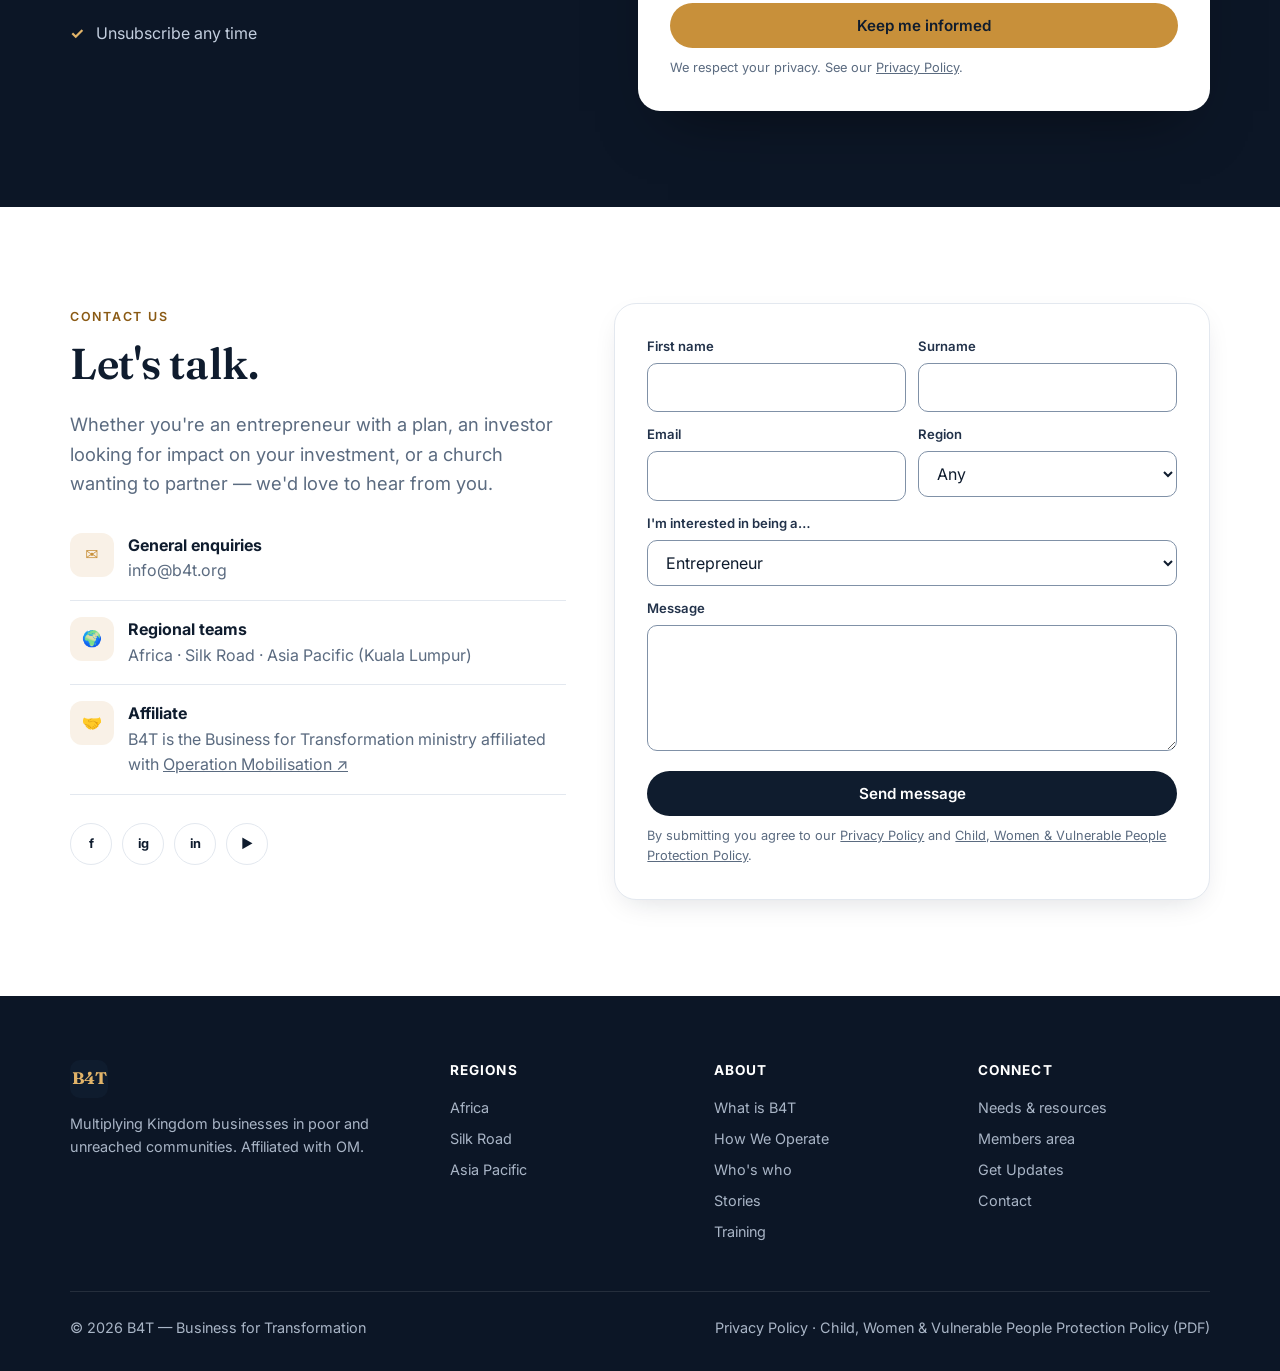
==== commit 93b6f7c0: "Correct Jakes Naudé join date to 2010; update entrepreneur count to 500+ - Timeline: 2008 entry no l" ====
--- a/index.html
+++ b/index.html
@@ -108,7 +108,7 @@
       </div>
       <div class="leader-card">
         <div class="leader"><div class="avatar" style="background:var(--africa)">JN</div><div><b>Jakes Naudé</b><br><span class="muted" style="font-size:.88rem">Africa Region Leader · South Africa</span></div></div>
-        <p class="muted" style="font-size:.93rem">Oversees day-to-day operations across Africa. Joined B4T in 2008 after a career as a futures commodity trader on the JSE, and previously ran a business in South Asia.</p>
+        <p class="muted" style="font-size:.93rem">Oversees day-to-day operations across Africa. Joined B4T in 2010 after a career as a futures commodity trader on the JSE, and previously ran a business in South Asia.</p>
       </div>
     </div>
 
@@ -167,8 +167,8 @@
       <div>
         <h3 style="margin-bottom:20px">Our story</h3>
         <ol class="timeline">
-          <li><b>2008</b><span class="muted">Early Business as Mission work within OM; Jakes Naudé joins the effort.</span></li>
-          <li><b>2010</b><span class="muted">Co-founders Raymond Yap and Mike Lyth bring OM's Business as Mission efforts onto a common, more effective platform — B4T.</span></li>
+          <li><b>2008</b><span class="muted">Early Business as Mission work within OM.</span></li>
+          <li><b>2010</b><span class="muted">Co-founders Raymond Yap and Mike Lyth bring OM's Business as Mission efforts onto a common, more effective platform — B4T. Jakes Naudé joins the effort.</span></li>
           <li><b>Pioneering years</b><span class="muted">Testing different ways of working to find what is most effective — "a road less travelled".</span></li>
           <li><b>Today</b><span class="muted">Hundreds of Kingdom SMEs started across Africa, the Silk Road and Asia Pacific.</span></li>
         </ol>
